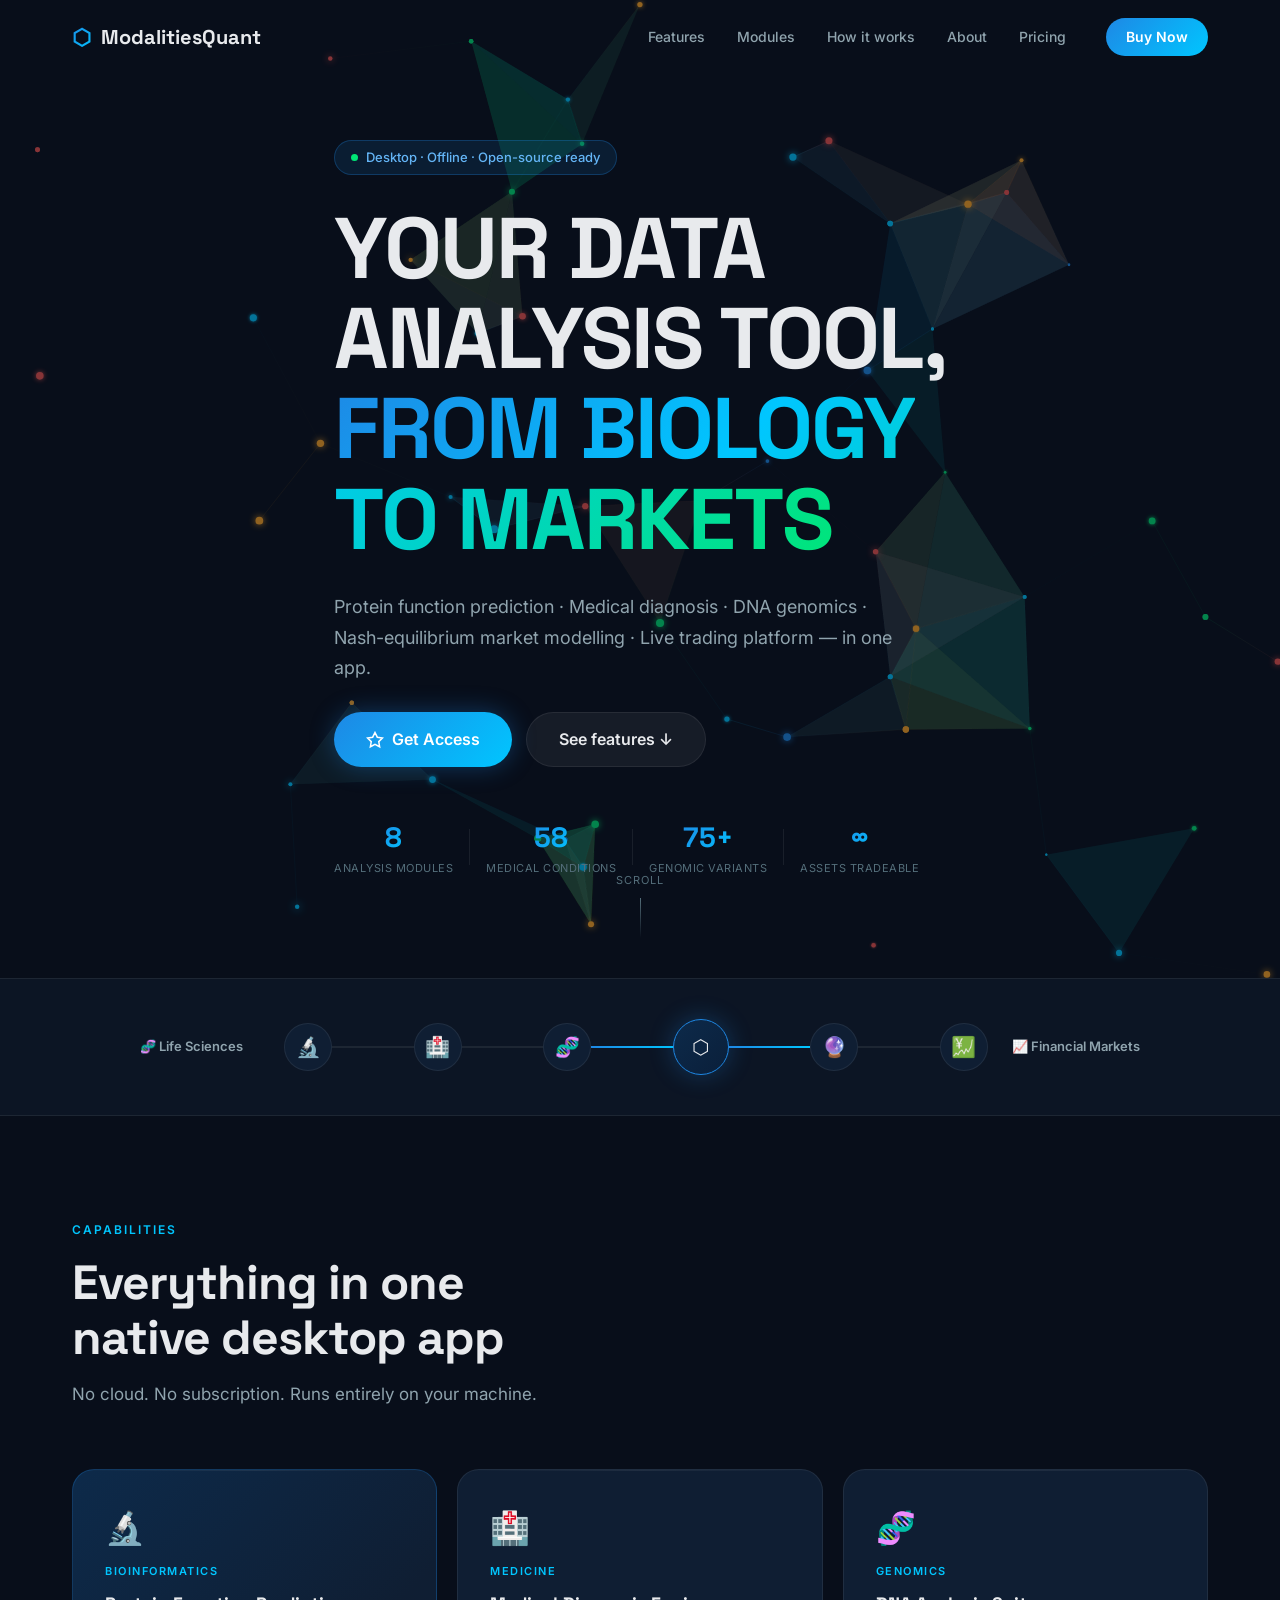
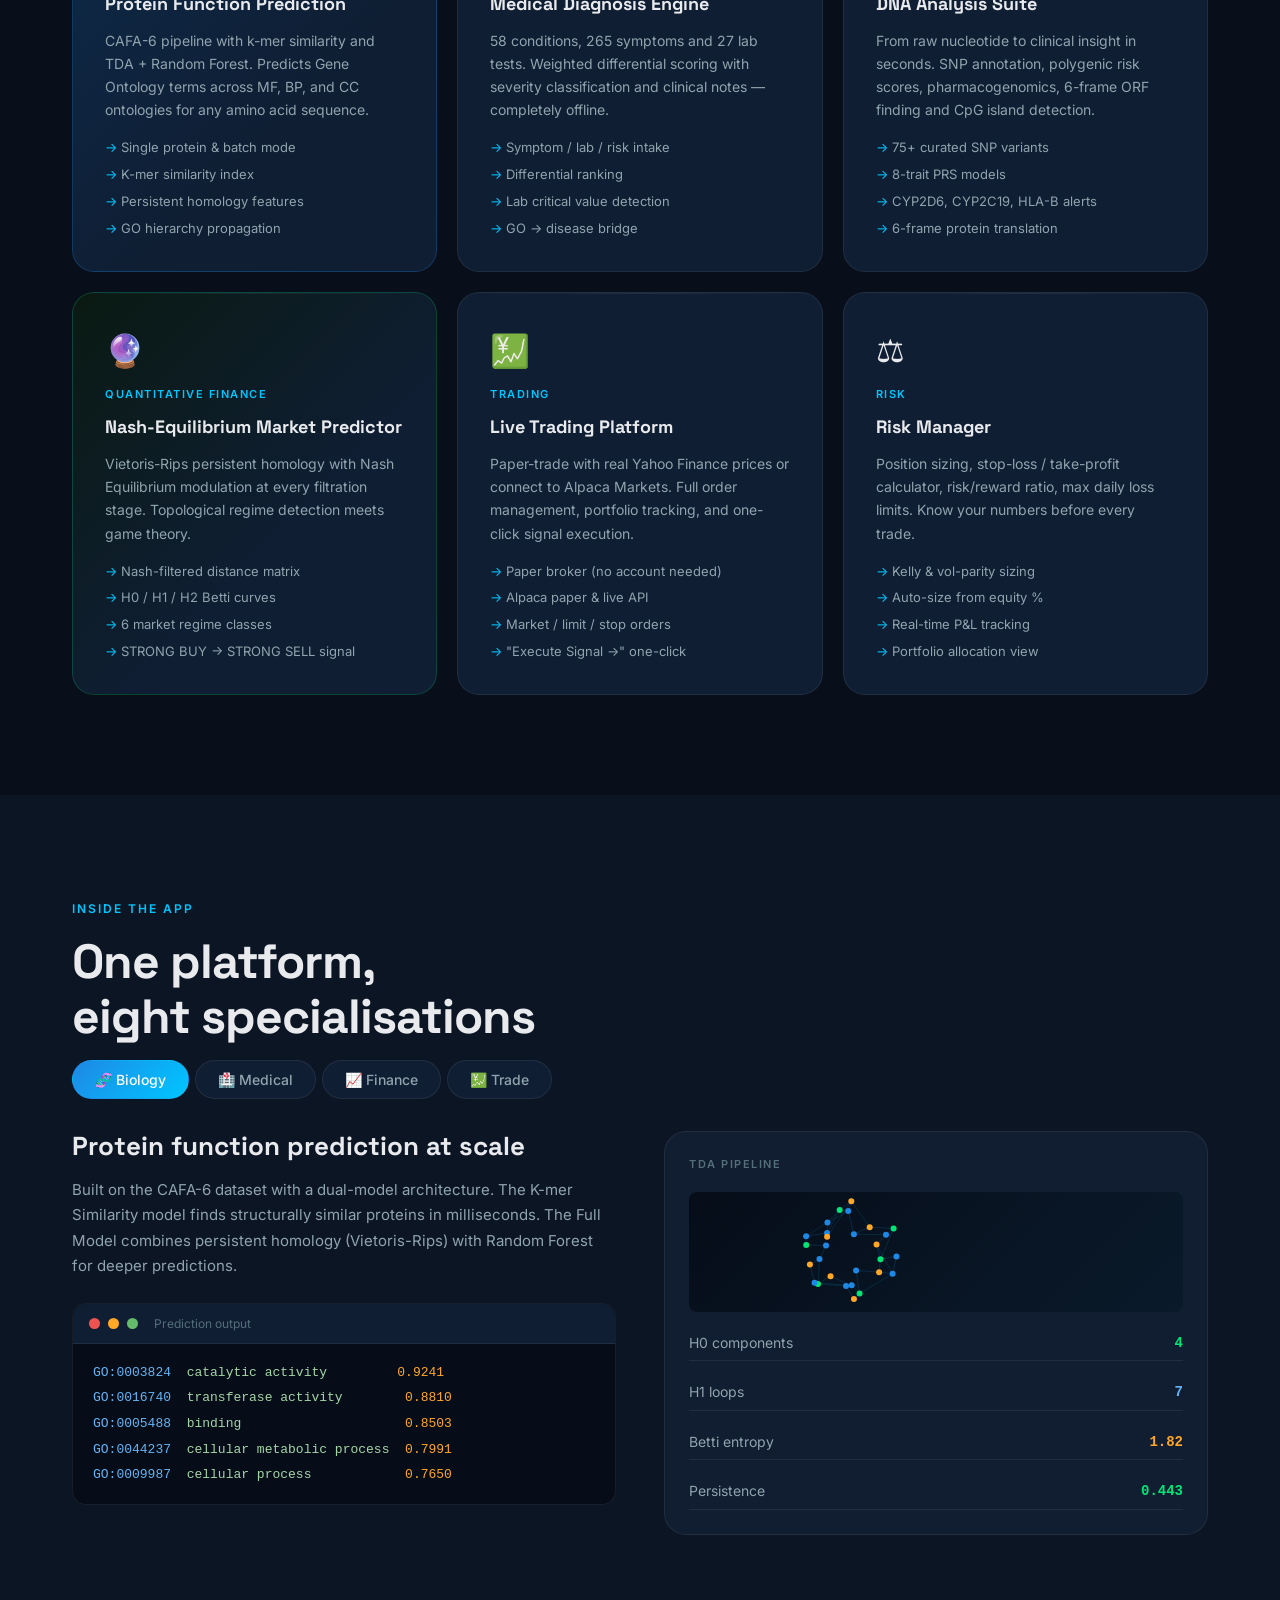
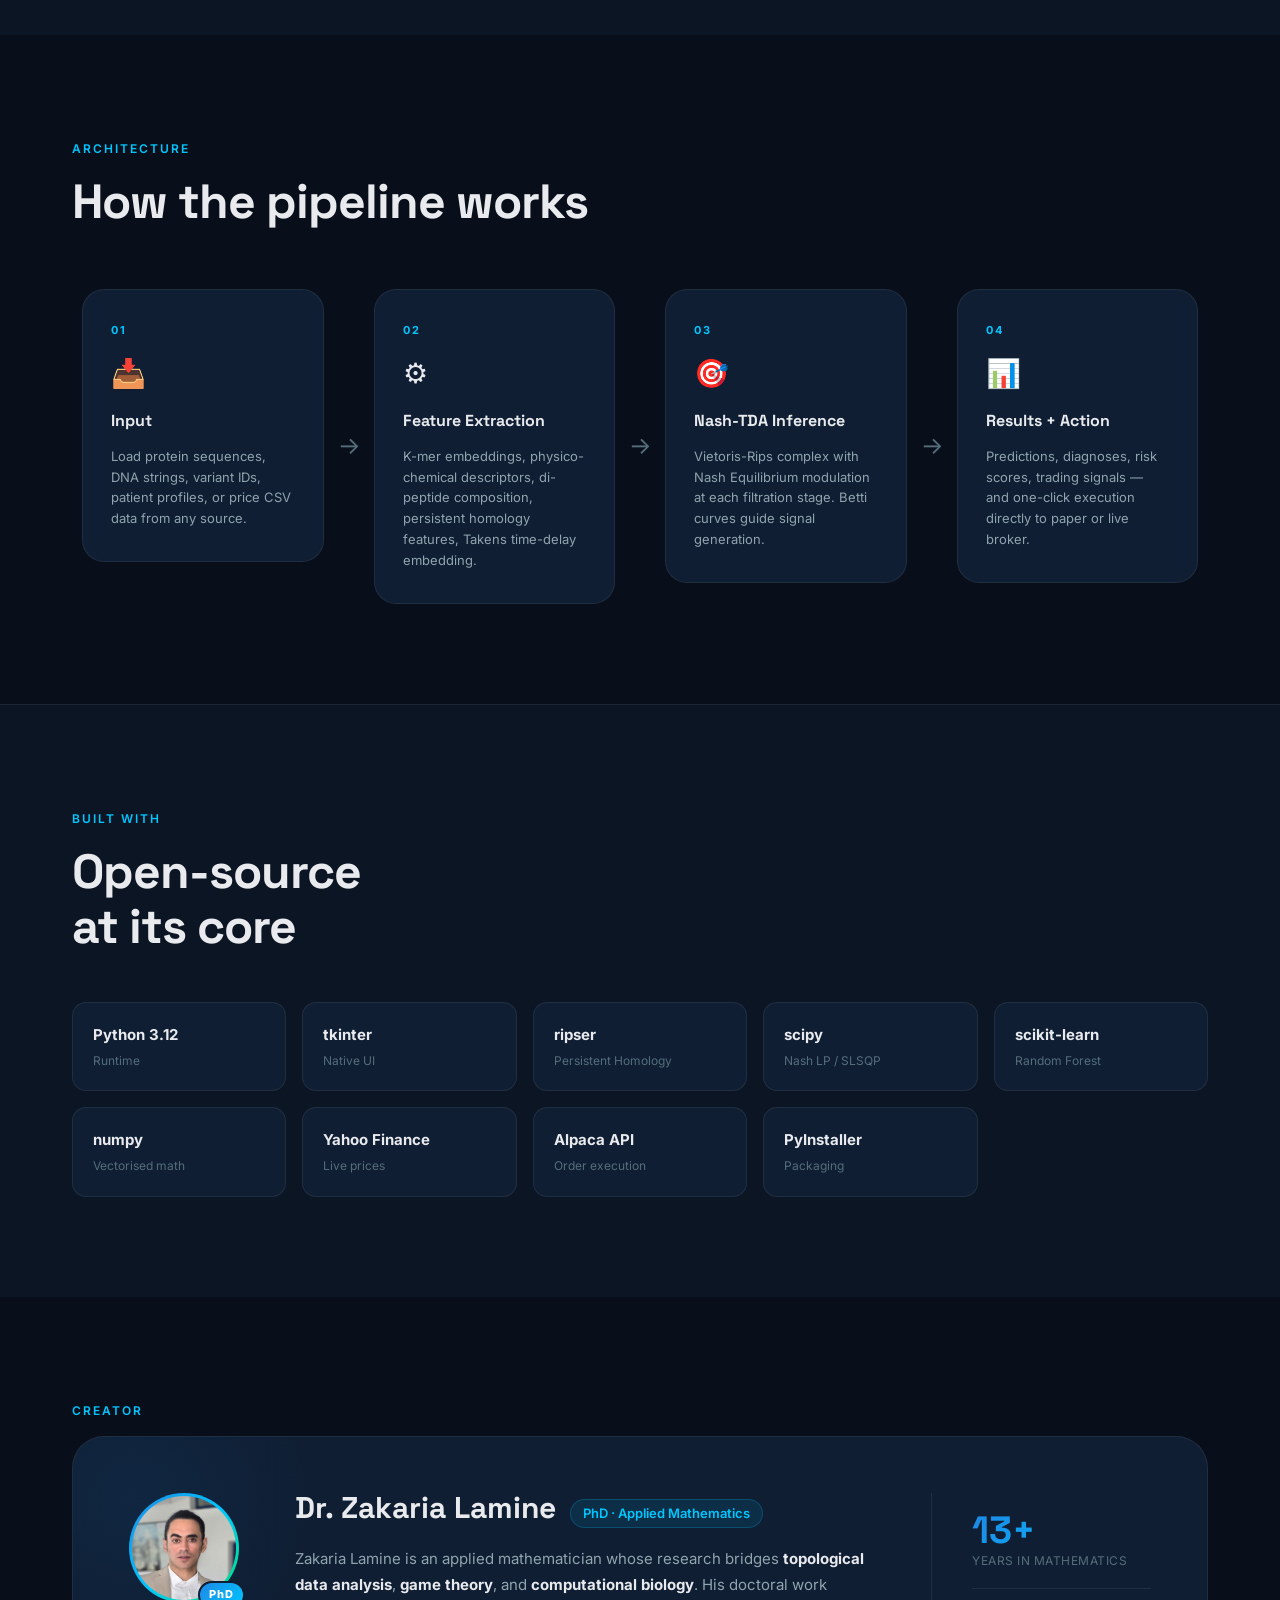
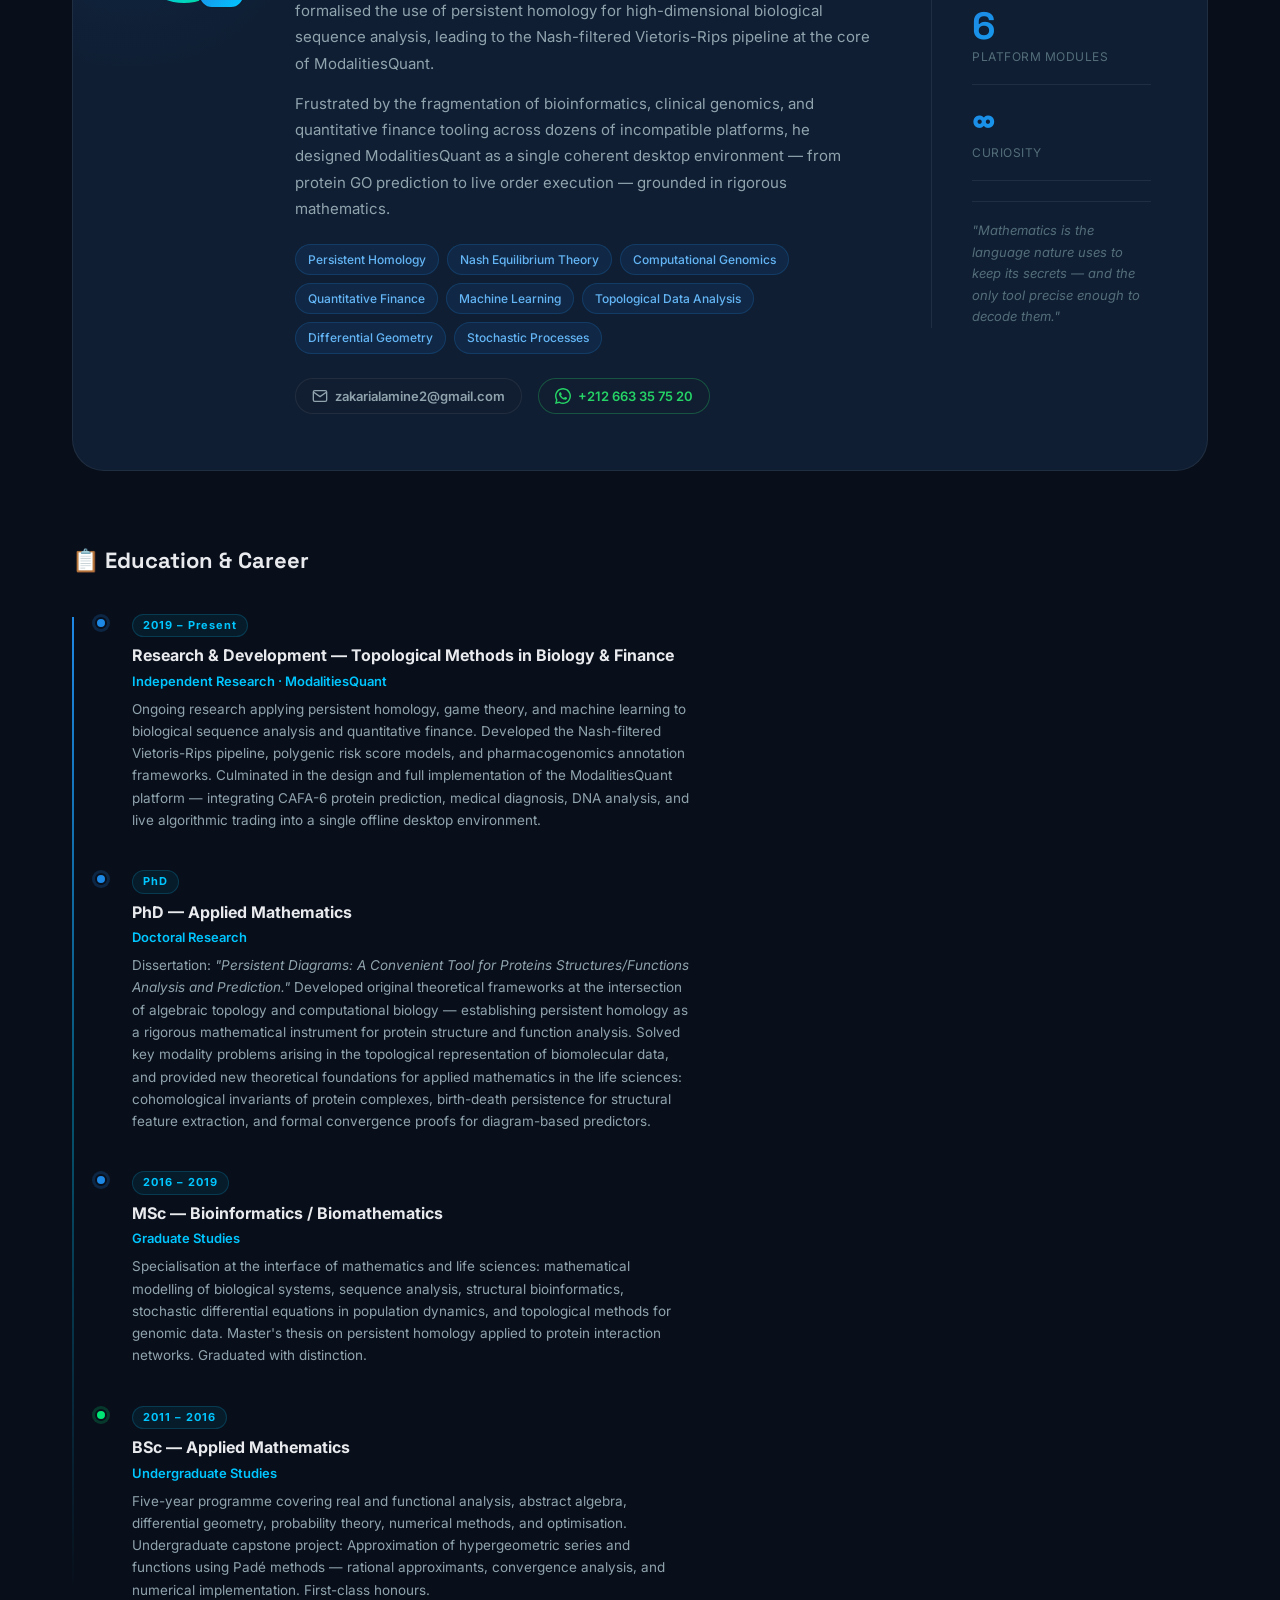
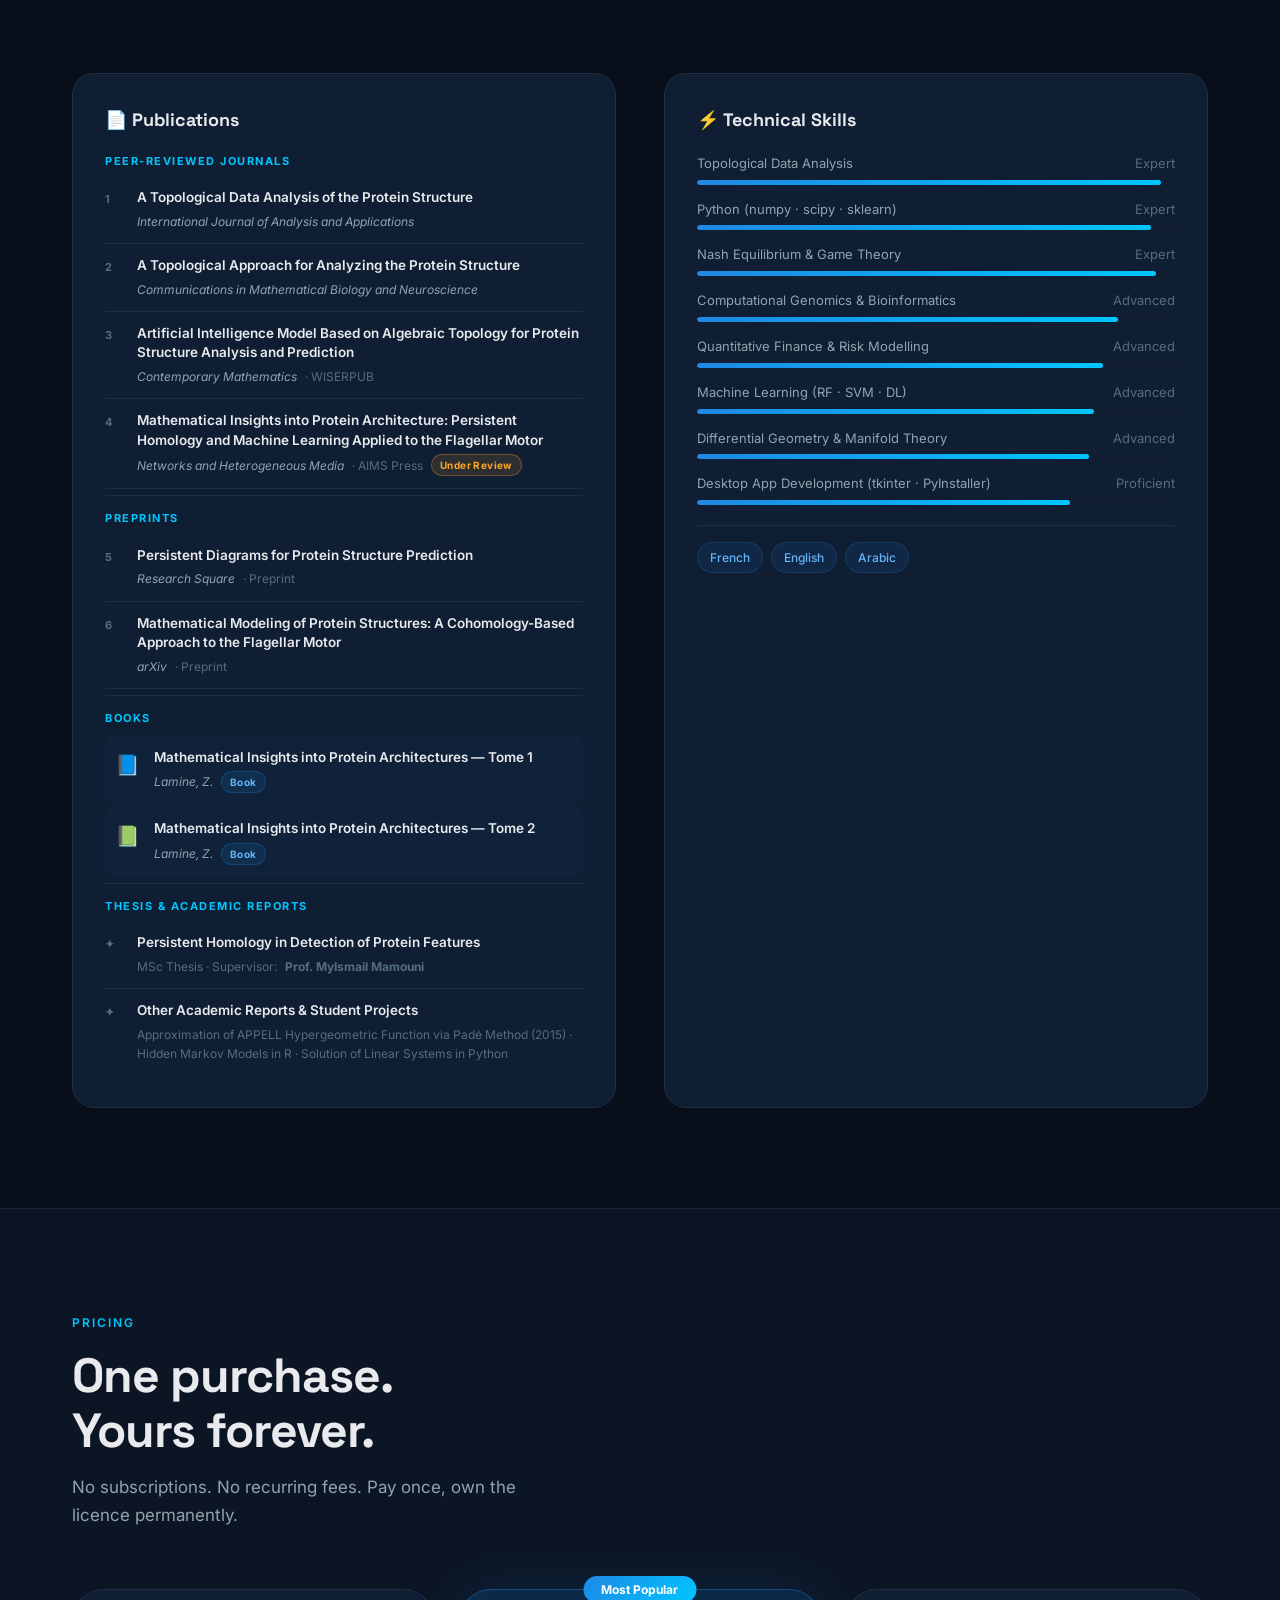
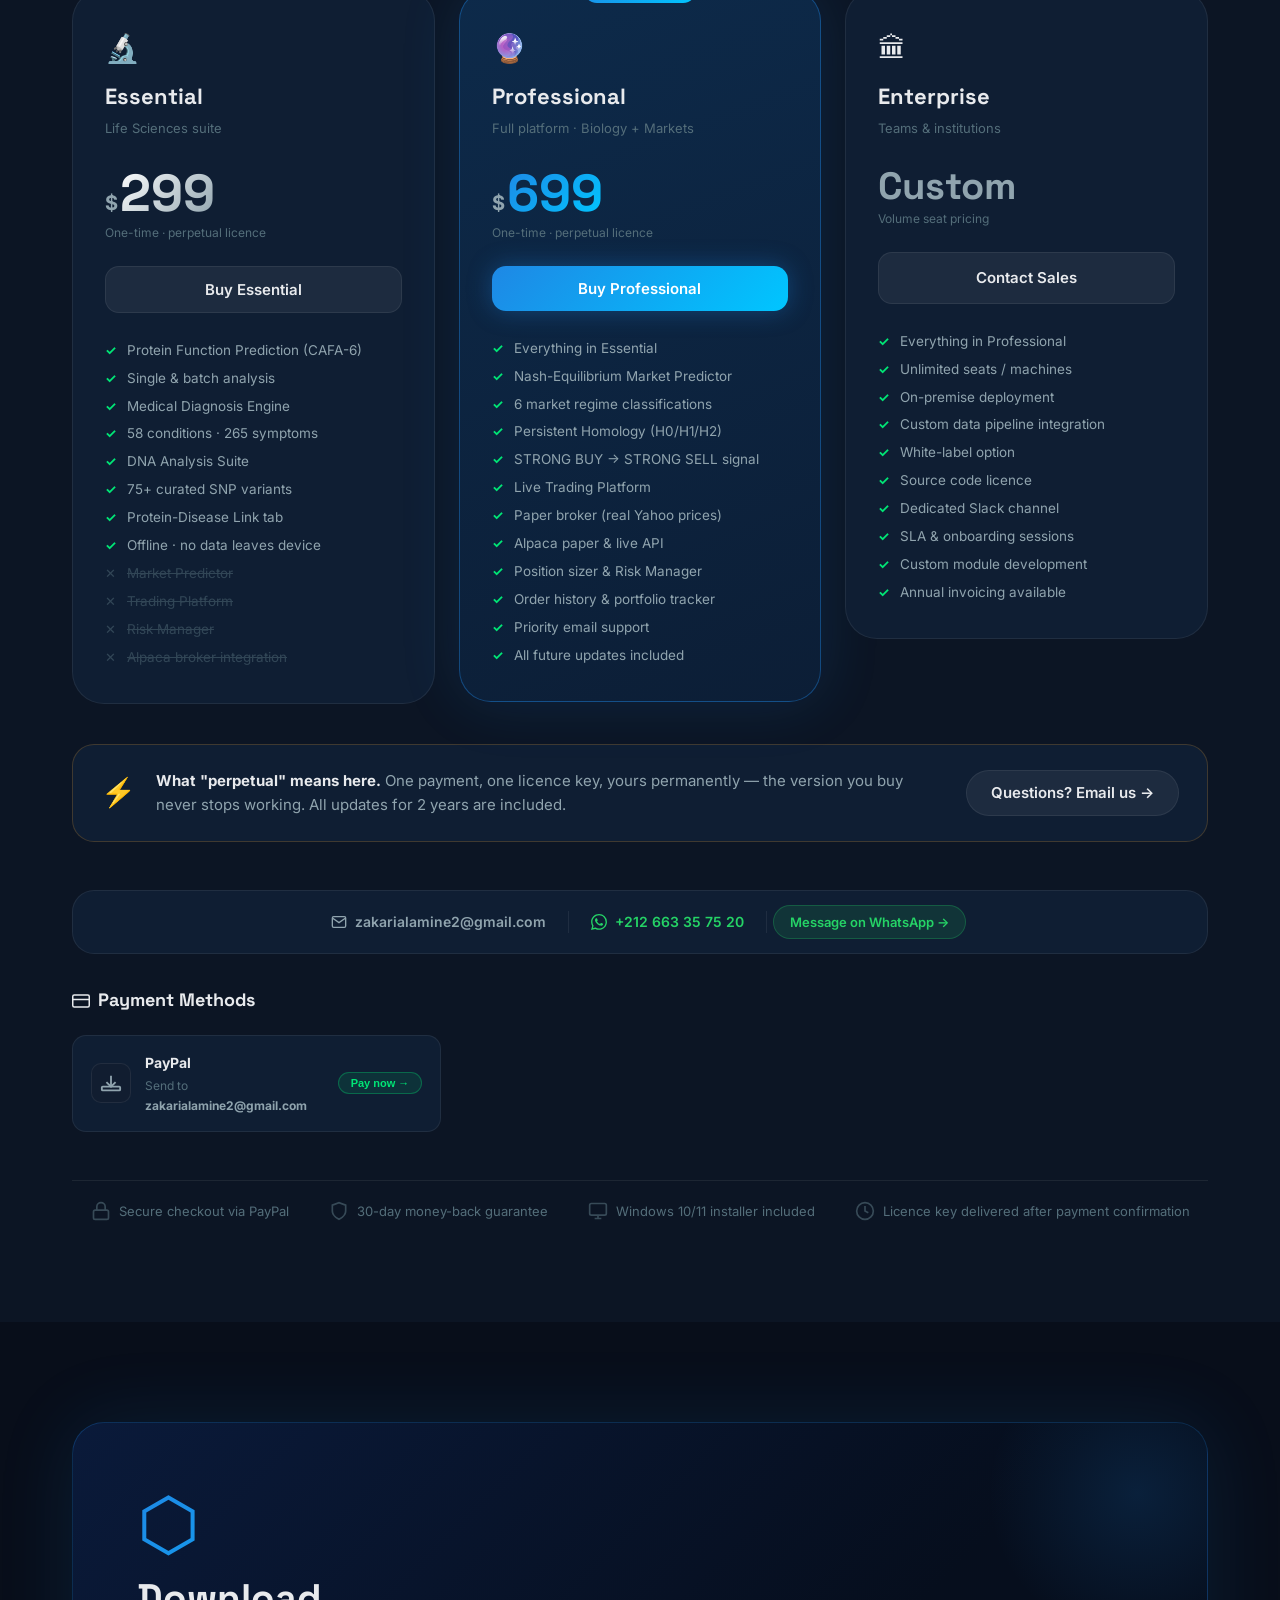
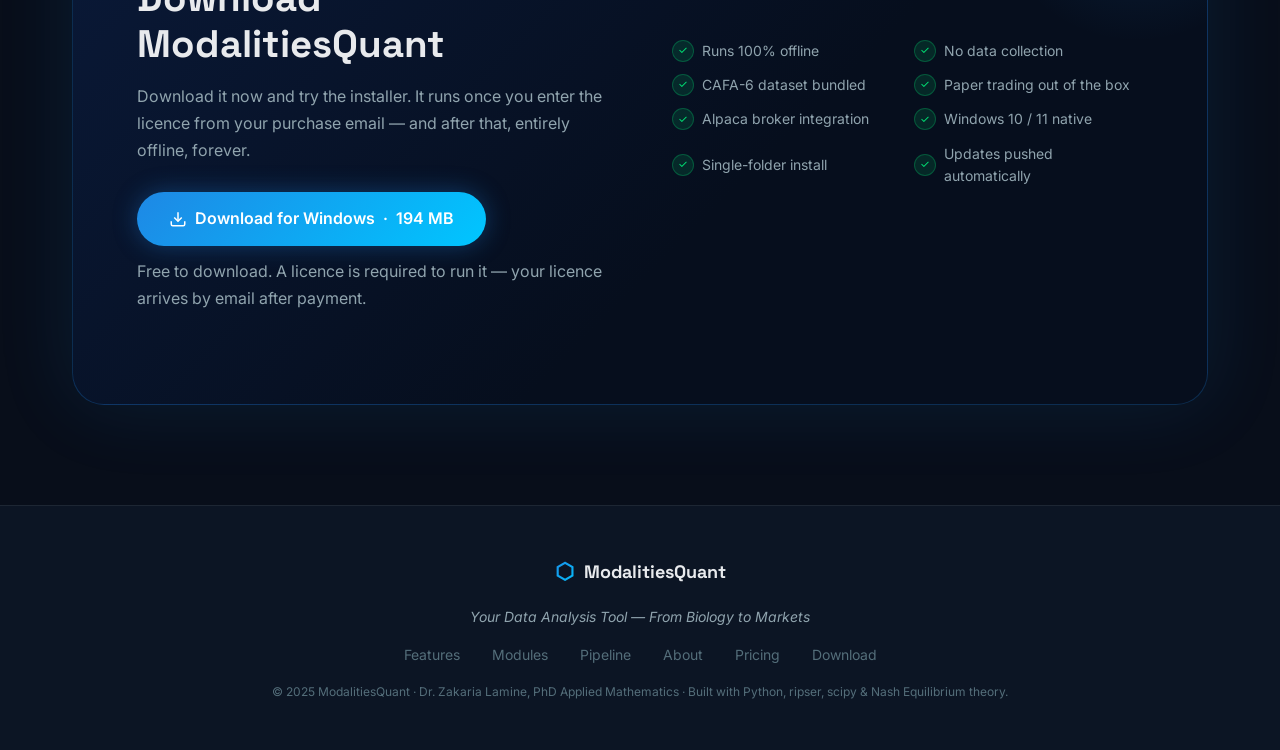
==== index.html @ 2c6175db "Initial commit: ModalitiesQuant marketing site Static site served by GitHub Pages: landing page, tha" ====
<!DOCTYPE html>
<html lang="en">
<head>
  <meta charset="UTF-8" />
  <meta name="viewport" content="width=device-width, initial-scale=1.0" />
  <title>ModalitiesQuant — Your Data Analysis Tool, From Biology to Markets</title>
  <meta name="description" content="A unified desktop platform combining protein function prediction, medical genomics, DNA analysis, and Nash-equilibrium market prediction into one powerful tool.">
  <link rel="stylesheet" href="styles.css" />
  <link rel="preconnect" href="https://fonts.googleapis.com">
  <link href="https://fonts.googleapis.com/css2?family=Inter:wght@300;400;500;600;700;900&family=Space+Grotesk:wght@400;500;700&display=swap" rel="stylesheet">
</head>
<body>

<!-- ═══════════════════════════ NAV ═══════════════════════════ -->
<nav class="nav" id="nav">
  <div class="nav-inner">
    <a href="#" class="nav-logo">
      <span class="logo-icon">⬡</span>
      <span class="logo-text">ModalitiesQuant</span>
    </a>
    <ul class="nav-links">
      <li><a href="#features">Features</a></li>
      <li><a href="#modules">Modules</a></li>
      <li><a href="#pipeline">How it works</a></li>
      <li><a href="#about">About</a></li>
      <li><a href="#pricing">Pricing</a></li>
    </ul>
    <a href="#pricing" class="btn btn-nav">Buy Now</a>
    <button class="nav-burger" id="navBurger" aria-label="Menu">
      <span></span><span></span><span></span>
    </button>
  </div>
</nav>

<!-- ═══════════════════════════ HERO ═══════════════════════════ -->
<section class="hero" id="hero">
  <canvas id="heroCanvas"></canvas>
  <div class="hero-inner">
    <div class="hero-badge">
      <span class="badge-dot"></span>
      Desktop · Offline · Open-source ready
    </div>
    <h1 class="hero-headline">
      YOUR DATA<br>ANALYSIS TOOL,<br>
      <span class="gradient-text">FROM BIOLOGY<br>TO MARKETS</span>
    </h1>
    <p class="hero-sub">
      Protein function prediction · Medical diagnosis · DNA genomics ·<br>
      Nash-equilibrium market modelling · Live trading platform — in one app.
    </p>
    <div class="hero-cta">
      <a href="#pricing" class="btn btn-primary btn-lg">
        <svg width="18" height="18" viewBox="0 0 24 24" fill="none" stroke="currentColor" stroke-width="2"><path d="M12 2l3.09 6.26L22 9.27l-5 4.87 1.18 6.88L12 17.77l-6.18 3.25L7 14.14 2 9.27l6.91-1.01L12 2z"/></svg>
        Get Access
      </a>
      <a href="#features" class="btn btn-ghost btn-lg">See features ↓</a>
    </div>
    <div class="hero-stats">
      <div class="stat"><span class="stat-num">6</span><span class="stat-lbl">Analysis modules</span></div>
      <div class="stat-divider"></div>
      <div class="stat"><span class="stat-num">58+</span><span class="stat-lbl">Medical conditions</span></div>
      <div class="stat-divider"></div>
      <div class="stat"><span class="stat-num">75+</span><span class="stat-lbl">Genomic variants</span></div>
      <div class="stat-divider"></div>
      <div class="stat"><span class="stat-num">∞</span><span class="stat-lbl">Assets tradeable</span></div>
    </div>
  </div>
  <div class="hero-scroll-hint">
    <span>Scroll</span>
    <div class="scroll-line"></div>
  </div>
</section>

<!-- ═══════════════════════════ BRIDGE ═══════════════════════════ -->
<section class="bridge">
  <div class="bridge-inner">
    <div class="bridge-label left">🧬 Life Sciences</div>
    <div class="bridge-track">
      <div class="bridge-node active" data-tooltip="Protein GO prediction">
        <div class="bnode-icon">🔬</div>
      </div>
      <div class="bridge-line"></div>
      <div class="bridge-node" data-tooltip="Medical diagnosis">
        <div class="bnode-icon">🏥</div>
      </div>
      <div class="bridge-line"></div>
      <div class="bridge-node" data-tooltip="DNA &amp; genomics">
        <div class="bnode-icon">🧬</div>
      </div>
      <div class="bridge-line bridge-line-mid"></div>
      <div class="bridge-node pivot" data-tooltip="Nash TDA bridge">
        <div class="bnode-icon">⬡</div>
      </div>
      <div class="bridge-line bridge-line-mid"></div>
      <div class="bridge-node" data-tooltip="Market prediction">
        <div class="bnode-icon">🔮</div>
      </div>
      <div class="bridge-line"></div>
      <div class="bridge-node" data-tooltip="Trading platform">
        <div class="bnode-icon">💹</div>
      </div>
    </div>
    <div class="bridge-label right">📈 Financial Markets</div>
  </div>
</section>

<!-- ═══════════════════════════ FEATURES GRID ═══════════════════════════ -->
<section class="features" id="features">
  <div class="section-inner">
    <div class="section-tag">Capabilities</div>
    <h2 class="section-title">Everything in one<br>native desktop app</h2>
    <p class="section-sub">No cloud. No subscription. Runs entirely on your machine.</p>

    <div class="feat-grid">

      <div class="feat-card feat-card--accent">
        <div class="feat-icon">🔬</div>
        <div class="feat-tag">Bioinformatics</div>
        <h3>Protein Function Prediction</h3>
        <p>CAFA-6 pipeline with k-mer similarity and TDA + Random Forest. Predicts Gene Ontology terms across MF, BP, and CC ontologies for any amino acid sequence.</p>
        <ul class="feat-list">
          <li>Single protein &amp; batch mode</li>
          <li>K-mer similarity index</li>
          <li>Persistent homology features</li>
          <li>GO hierarchy propagation</li>
        </ul>
      </div>

      <div class="feat-card">
        <div class="feat-icon">🏥</div>
        <div class="feat-tag">Medicine</div>
        <h3>Medical Diagnosis Engine</h3>
        <p>58 conditions, 265 symptoms and 27 lab tests. Weighted differential scoring with severity classification and clinical notes — completely offline.</p>
        <ul class="feat-list">
          <li>Symptom / lab / risk intake</li>
          <li>Differential ranking</li>
          <li>Lab critical value detection</li>
          <li>GO → disease bridge</li>
        </ul>
      </div>

      <div class="feat-card">
        <div class="feat-icon">🧬</div>
        <div class="feat-tag">Genomics</div>
        <h3>DNA Analysis Suite</h3>
        <p>From raw nucleotide to clinical insight in seconds. SNP annotation, polygenic risk scores, pharmacogenomics, 6-frame ORF finding and CpG island detection.</p>
        <ul class="feat-list">
          <li>75+ curated SNP variants</li>
          <li>8-trait PRS models</li>
          <li>CYP2D6, CYP2C19, HLA-B alerts</li>
          <li>6-frame protein translation</li>
        </ul>
      </div>

      <div class="feat-card feat-card--glow">
        <div class="feat-icon">🔮</div>
        <div class="feat-tag">Quantitative Finance</div>
        <h3>Nash-Equilibrium Market Predictor</h3>
        <p>Vietoris-Rips persistent homology with Nash Equilibrium modulation at every filtration stage. Topological regime detection meets game theory.</p>
        <ul class="feat-list">
          <li>Nash-filtered distance matrix</li>
          <li>H0 / H1 / H2 Betti curves</li>
          <li>6 market regime classes</li>
          <li>STRONG BUY → STRONG SELL signal</li>
        </ul>
      </div>

      <div class="feat-card">
        <div class="feat-icon">💹</div>
        <div class="feat-tag">Trading</div>
        <h3>Live Trading Platform</h3>
        <p>Paper-trade with real Yahoo Finance prices or connect to Alpaca Markets. Full order management, portfolio tracking, and one-click signal execution.</p>
        <ul class="feat-list">
          <li>Paper broker (no account needed)</li>
          <li>Alpaca paper &amp; live API</li>
          <li>Market / limit / stop orders</li>
          <li>"Execute Signal →" one-click</li>
        </ul>
      </div>

      <div class="feat-card">
        <div class="feat-icon">⚖</div>
        <div class="feat-tag">Risk</div>
        <h3>Risk Manager</h3>
        <p>Position sizing, stop-loss / take-profit calculator, risk/reward ratio, max daily loss limits. Know your numbers before every trade.</p>
        <ul class="feat-list">
          <li>Kelly &amp; vol-parity sizing</li>
          <li>Auto-size from equity %</li>
          <li>Real-time P&amp;L tracking</li>
          <li>Portfolio allocation view</li>
        </ul>
      </div>

    </div>
  </div>
</section>

<!-- ═══════════════════════════ MODULES DEEP DIVE ═══════════════════════════ -->
<section class="modules" id="modules">
  <div class="section-inner">
    <div class="section-tag">Inside the app</div>
    <h2 class="section-title">One platform,<br>eight specialisations</h2>

    <div class="module-tabs">
      <div class="tab-nav">
        <button class="tab-btn active" data-tab="bio">🧬 Biology</button>
        <button class="tab-btn" data-tab="med">🏥 Medical</button>
        <button class="tab-btn" data-tab="fin">📈 Finance</button>
        <button class="tab-btn" data-tab="trade">💹 Trade</button>
      </div>

      <div class="tab-content active" id="tab-bio">
        <div class="tab-pane">
          <div class="tab-text">
            <h3>Protein function prediction at scale</h3>
            <p>Built on the CAFA-6 dataset with a dual-model architecture. The K-mer Similarity model finds structurally similar proteins in milliseconds. The Full Model combines persistent homology (Vietoris-Rips) with Random Forest for deeper predictions.</p>
            <div class="code-preview">
              <div class="code-bar"><span class="dot r"></span><span class="dot y"></span><span class="dot g"></span><span class="code-name">Prediction output</span></div>
              <pre><code><span class="c-key">GO:0003824</span>  <span class="c-val">catalytic activity</span>         <span class="c-score">0.9241</span>
<span class="c-key">GO:0016740</span>  <span class="c-val">transferase activity</span>        <span class="c-score">0.8810</span>
<span class="c-key">GO:0005488</span>  <span class="c-val">binding</span>                     <span class="c-score">0.8503</span>
<span class="c-key">GO:0044237</span>  <span class="c-val">cellular metabolic process</span>  <span class="c-score">0.7991</span>
<span class="c-key">GO:0009987</span>  <span class="c-val">cellular process</span>            <span class="c-score">0.7650</span></code></pre>
            </div>
          </div>
          <div class="tab-visual">
            <div class="visual-card">
              <div class="vc-label">TDA Pipeline</div>
              <div class="tda-viz" id="tdaViz"></div>
              <div class="vc-row"><span>H0 components</span><span class="vc-val green">4</span></div>
              <div class="vc-row"><span>H1 loops</span><span class="vc-val blue">7</span></div>
              <div class="vc-row"><span>Betti entropy</span><span class="vc-val amber">1.82</span></div>
              <div class="vc-row"><span>Persistence</span><span class="vc-val green">0.443</span></div>
            </div>
          </div>
        </div>
      </div>

      <div class="tab-content" id="tab-med">
        <div class="tab-pane">
          <div class="tab-text">
            <h3>Personalised differential diagnosis</h3>
            <p>Enter symptoms, lab values and risk factors. The engine scores 58 conditions using a weighted three-layer model (symptoms 45 %, labs 35 %, risk factors 20 %) and ranks them by probability with severity flags.</p>
            <div class="diag-list">
              <div class="diag-item diag-high">
                <div class="diag-bar" style="width:91%"></div>
                <span class="diag-name">Type 2 Diabetes</span>
                <span class="diag-score">91%</span>
              </div>
              <div class="diag-item diag-med">
                <div class="diag-bar" style="width:74%"></div>
                <span class="diag-name">Metabolic Syndrome</span>
                <span class="diag-score">74%</span>
              </div>
              <div class="diag-item diag-low">
                <div class="diag-bar" style="width:48%"></div>
                <span class="diag-name">Hypothyroidism</span>
                <span class="diag-score">48%</span>
              </div>
              <div class="diag-item diag-low">
                <div class="diag-bar" style="width:31%"></div>
                <span class="diag-name">Cushing's Syndrome</span>
                <span class="diag-score">31%</span>
              </div>
            </div>
          </div>
          <div class="tab-visual">
            <div class="visual-card">
              <div class="vc-label">Lab Values</div>
              <div class="lab-row"><span>HbA1c</span><span class="lab-val red">8.2 %</span><span class="lab-flag">↑ HIGH</span></div>
              <div class="lab-row"><span>Fasting glucose</span><span class="lab-val red">182 mg/dL</span><span class="lab-flag">↑ HIGH</span></div>
              <div class="lab-row"><span>LDL</span><span class="lab-val amber">142 mg/dL</span><span class="lab-flag">↑ BORDER</span></div>
              <div class="lab-row"><span>HDL</span><span class="lab-val green">38 mg/dL</span><span class="lab-flag">↓ LOW</span></div>
              <div class="lab-row"><span>TSH</span><span class="lab-val green">3.2 mIU/L</span><span class="lab-flag">NORMAL</span></div>
              <div class="lab-row"><span>eGFR</span><span class="lab-val amber">61 mL/min</span><span class="lab-flag">↓ WATCH</span></div>
            </div>
          </div>
        </div>
      </div>

      <div class="tab-content" id="tab-fin">
        <div class="tab-pane">
          <div class="tab-text">
            <h3>Persistent homology meets Nash Equilibrium</h3>
            <p>At every filtration step ε<sub>k</sub> the algorithm solves a Nash Equilibrium for the active asset sub-game and uses the NE strategy alignment to modulate the Vietoris-Rips distance matrix. The resulting topology encodes strategic market structure.</p>
            <div class="code-preview">
              <div class="code-bar"><span class="dot r"></span><span class="dot y"></span><span class="dot g"></span><span class="code-name">Nash-filtered VR algorithm</span></div>
              <pre><code><span class="c-key">for</span> k <span class="c-key">in</span> range(n_stages):
  ε_k  = k/K · D_max
  <span class="c-cmt"># solve Nash equilibrium</span>
  w*   = nash_min_variance(Σ_active)
  conc = max(w*) · N
  <span class="c-cmt"># modulate distances</span>
  <span class="c-key">for</span> (i,j) in active_pairs(ε_k):
    sim      = tanh(r_i @ w* · r_j @ w*)
    D_k[i,j] = D[i,j] · (1 − α·conc·sim)
D_nash = mean(D_k)</code></pre>
            </div>
          </div>
          <div class="tab-visual">
            <div class="visual-card">
              <div class="vc-label">Signal Output</div>
              <div class="signal-box" id="signalBox">STRONG BUY</div>
              <div class="vc-row"><span>Confidence</span><span class="vc-val green">84%</span></div>
              <div class="vc-row"><span>Regime</span><span class="vc-val blue">MEAN-REVERSION</span></div>
              <div class="vc-row"><span>H1 loops</span><span class="vc-val amber">5</span></div>
              <div class="vc-row"><span>NE concentration</span><span class="vc-val green">0.312</span></div>
              <div class="vc-row"><span>Nash entropy</span><span class="vc-val amber">1.94</span></div>
            </div>
          </div>
        </div>
      </div>

      <div class="tab-content" id="tab-trade">
        <div class="tab-pane">
          <div class="tab-text">
            <h3>From signal to execution in one click</h3>
            <p>The "Execute Signal →" button reads the Nash predictor output, sizes positions using risk parameters, and submits market orders to the paper broker (real Yahoo Finance prices) or directly to Alpaca Markets paper/live API.</p>
            <div class="trade-flow">
              <div class="tf-step"><div class="tf-icon">🔮</div><span>Signal generated</span></div>
              <div class="tf-arrow">→</div>
              <div class="tf-step"><div class="tf-icon">⚖</div><span>Position sized</span></div>
              <div class="tf-arrow">→</div>
              <div class="tf-step"><div class="tf-icon">📤</div><span>Order submitted</span></div>
              <div class="tf-arrow">→</div>
              <div class="tf-step active"><div class="tf-icon">✅</div><span>Filled</span></div>
            </div>
          </div>
          <div class="tab-visual">
            <div class="visual-card">
              <div class="vc-label">Portfolio</div>
              <div class="port-row"><span class="port-sym">AAPL</span><span class="port-qty">20 sh</span><span class="port-pl green">+$142.60</span></div>
              <div class="port-row"><span class="port-sym">MSFT</span><span class="port-qty">15 sh</span><span class="port-pl green">+$89.25</span></div>
              <div class="port-row"><span class="port-sym">GLD</span><span class="port-qty">30 sh</span><span class="port-pl red">−$23.10</span></div>
              <div class="port-row"><span class="port-sym">TLT</span><span class="port-qty">50 sh</span><span class="port-pl red">−$41.00</span></div>
              <div class="port-divider"></div>
              <div class="port-row total"><span>Total P&amp;L</span><span class="port-pl green">+$167.75</span></div>
              <div class="port-row total"><span>Cash</span><span class="vc-val">$76,420</span></div>
            </div>
          </div>
        </div>
      </div>
    </div>
  </div>
</section>

<!-- ═══════════════════════════ PIPELINE ═══════════════════════════ -->
<section class="pipeline" id="pipeline">
  <div class="section-inner">
    <div class="section-tag">Architecture</div>
    <h2 class="section-title">How the pipeline works</h2>

    <div class="pipe-steps">
      <div class="pipe-step" data-step="1">
        <div class="ps-num">01</div>
        <div class="ps-icon">📥</div>
        <h4>Input</h4>
        <p>Load protein sequences, DNA strings, variant IDs, patient profiles, or price CSV data from any source.</p>
      </div>
      <div class="pipe-arrow">→</div>
      <div class="pipe-step" data-step="2">
        <div class="ps-num">02</div>
        <div class="ps-icon">⚙</div>
        <h4>Feature Extraction</h4>
        <p>K-mer embeddings, physico-chemical descriptors, di-peptide composition, persistent homology features, Takens time-delay embedding.</p>
      </div>
      <div class="pipe-arrow">→</div>
      <div class="pipe-step" data-step="3">
        <div class="ps-num">03</div>
        <div class="ps-icon">🎯</div>
        <h4>Nash-TDA Inference</h4>
        <p>Vietoris-Rips complex with Nash Equilibrium modulation at each filtration stage. Betti curves guide signal generation.</p>
      </div>
      <div class="pipe-arrow">→</div>
      <div class="pipe-step" data-step="4">
        <div class="ps-num">04</div>
        <div class="ps-icon">📊</div>
        <h4>Results + Action</h4>
        <p>Predictions, diagnoses, risk scores, trading signals — and one-click execution directly to paper or live broker.</p>
      </div>
    </div>
  </div>
</section>

<!-- ═══════════════════════════ TECH STACK ═══════════════════════════ -->
<section class="tech">
  <div class="section-inner">
    <div class="section-tag">Built with</div>
    <h2 class="section-title">Open-source<br>at its core</h2>
    <div class="tech-grid">
      <div class="tech-item"><span class="tech-name">Python 3.12</span><span class="tech-role">Runtime</span></div>
      <div class="tech-item"><span class="tech-name">tkinter</span><span class="tech-role">Native UI</span></div>
      <div class="tech-item"><span class="tech-name">ripser</span><span class="tech-role">Persistent Homology</span></div>
      <div class="tech-item"><span class="tech-name">scipy</span><span class="tech-role">Nash LP / SLSQP</span></div>
      <div class="tech-item"><span class="tech-name">scikit-learn</span><span class="tech-role">Random Forest</span></div>
      <div class="tech-item"><span class="tech-name">numpy</span><span class="tech-role">Vectorised math</span></div>
      <div class="tech-item"><span class="tech-name">Yahoo Finance</span><span class="tech-role">Live prices</span></div>
      <div class="tech-item"><span class="tech-name">Alpaca API</span><span class="tech-role">Order execution</span></div>
      <div class="tech-item"><span class="tech-name">PyInstaller</span><span class="tech-role">Packaging</span></div>
    </div>
  </div>
</section>

<!-- ═══════════════════════════ ABOUT ═══════════════════════════ -->
<section class="about" id="about">
  <div class="section-inner">
    <div class="section-tag">Creator</div>
    <div class="about-card">

      <div class="about-avatar">
        <div class="avatar-ring">
          <img src="ZAKARIA-LAMINE.jpg"
               alt="Dr. Zakaria Lamine"
               class="avatar-photo"
               onerror="this.style.display='none';this.nextElementSibling.style.display='flex';">
          <div class="avatar-initials" style="display:none;">ZL</div>
        </div>
        <div class="avatar-badge">PhD</div>
      </div>

      <div class="about-body">
        <div class="about-name-row">
          <h2 class="about-name">Dr. Zakaria Lamine</h2>
          <span class="about-degree">PhD · Applied Mathematics</span>
        </div>

        <p class="about-bio">
          Zakaria Lamine is an applied mathematician whose research bridges
          <strong>topological data analysis</strong>, <strong>game theory</strong>,
          and <strong>computational biology</strong>. His doctoral work formalised
          the use of persistent homology for high-dimensional biological sequence
          analysis, leading to the Nash-filtered Vietoris-Rips pipeline at the
          core of ModalitiesQuant.
        </p>
        <p class="about-bio">
          Frustrated by the fragmentation of bioinformatics, clinical genomics, and
          quantitative finance tooling across dozens of incompatible platforms, he
          designed ModalitiesQuant as a single coherent desktop environment — from
          protein GO prediction to live order execution — grounded in rigorous
          mathematics.
        </p>

        <div class="about-expertise">
          <div class="exp-tag">Persistent Homology</div>
          <div class="exp-tag">Nash Equilibrium Theory</div>
          <div class="exp-tag">Computational Genomics</div>
          <div class="exp-tag">Quantitative Finance</div>
          <div class="exp-tag">Machine Learning</div>
          <div class="exp-tag">Topological Data Analysis</div>
          <div class="exp-tag">Differential Geometry</div>
          <div class="exp-tag">Stochastic Processes</div>
        </div>

        <div class="about-links">
          <a href="mailto:zakarialamine2@gmail.com" class="about-link">
            <svg width="16" height="16" viewBox="0 0 24 24" fill="none" stroke="currentColor" stroke-width="2"><path d="M4 4h16c1.1 0 2 .9 2 2v12c0 1.1-.9 2-2 2H4c-1.1 0-2-.9-2-2V6c0-1.1.9-2 2-2z"/><polyline points="22,6 12,13 2,6"/></svg>
            zakarialamine2@gmail.com
          </a>
          <a href="https://wa.me/212663357520" target="_blank" rel="noopener" class="about-link about-link--wa">
            <svg width="16" height="16" viewBox="0 0 24 24" fill="currentColor"><path d="M17.472 14.382c-.297-.149-1.758-.867-2.03-.967-.273-.099-.471-.148-.67.15-.197.297-.767.966-.94 1.164-.173.199-.347.223-.644.075-.297-.15-1.255-.463-2.39-1.475-.883-.788-1.48-1.761-1.653-2.059-.173-.297-.018-.458.13-.606.134-.133.298-.347.446-.52.149-.174.198-.298.298-.497.099-.198.05-.371-.025-.52-.075-.149-.669-1.612-.916-2.207-.242-.579-.487-.5-.669-.51-.173-.008-.371-.01-.57-.01-.198 0-.52.074-.792.372-.272.297-1.04 1.016-1.04 2.479 0 1.462 1.065 2.875 1.213 3.074.149.198 2.096 3.2 5.077 4.487.709.306 1.262.489 1.694.625.712.227 1.36.195 1.871.118.571-.085 1.758-.719 2.006-1.413.248-.694.248-1.289.173-1.413-.074-.124-.272-.198-.57-.347z"/><path d="M12 0C5.373 0 0 5.373 0 12c0 2.123.554 4.118 1.528 5.85L0 24l6.304-1.507A11.952 11.952 0 0012 24c6.627 0 12-5.373 12-12S18.627 0 12 0zm0 21.818a9.818 9.818 0 01-5.001-1.371l-.359-.214-3.724.889.924-3.638-.234-.374A9.818 9.818 0 012.182 12C2.182 6.57 6.57 2.182 12 2.182S21.818 6.57 21.818 12 17.43 21.818 12 21.818z"/></svg>
            +212 663 35 75 20
          </a>
        </div>
      </div>

      <div class="about-stats-col">
        <div class="astat">
          <span class="astat-num">13+</span>
          <span class="astat-lbl">Years in mathematics</span>
        </div>
        <div class="astat">
          <span class="astat-num">6</span>
          <span class="astat-lbl">Platform modules</span>
        </div>
        <div class="astat">
          <span class="astat-num">∞</span>
          <span class="astat-lbl">Curiosity</span>
        </div>
        <div class="astat-quote">
          "Mathematics is the language nature uses to keep its secrets — and the only tool precise enough to decode them."
        </div>
      </div>

    </div><!-- /about-card -->

    <!-- ── Education & Career Timeline ── -->
    <div class="about-timeline-section">
      <h3>📋 Education &amp; Career</h3>
      <div class="timeline">

        <div class="tl-item">
          <div class="tl-year">2019 – Present</div>
          <div class="tl-title">Research &amp; Development — Topological Methods in Biology &amp; Finance</div>
          <div class="tl-org">Independent Research · ModalitiesQuant</div>
          <div class="tl-desc">
            Ongoing research applying persistent homology, game theory, and
            machine learning to biological sequence analysis and quantitative finance.
            Developed the Nash-filtered Vietoris-Rips pipeline, polygenic risk score
            models, and pharmacogenomics annotation frameworks. Culminated in the
            design and full implementation of the ModalitiesQuant platform — integrating
            CAFA-6 protein prediction, medical diagnosis, DNA analysis, and live
            algorithmic trading into a single offline desktop environment.
          </div>
        </div>

        <div class="tl-item">
          <div class="tl-year">PhD</div>
          <div class="tl-title">PhD — Applied Mathematics</div>
          <div class="tl-org">Doctoral Research</div>
          <div class="tl-desc">
            Dissertation: <em>"Persistent Diagrams: A Convenient Tool for Proteins
            Structures/Functions Analysis and Prediction."</em>
            Developed original theoretical frameworks at the intersection of algebraic
            topology and computational biology — establishing persistent homology as a
            rigorous mathematical instrument for protein structure and function analysis.
            Solved key modality problems arising in the topological representation of
            biomolecular data, and provided new theoretical foundations for applied
            mathematics in the life sciences: cohomological invariants of protein
            complexes, birth-death persistence for structural feature extraction,
            and formal convergence proofs for diagram-based predictors.
          </div>
        </div>

        <div class="tl-item">
          <div class="tl-year">2016 – 2019</div>
          <div class="tl-title">MSc — Bioinformatics / Biomathematics</div>
          <div class="tl-org">Graduate Studies</div>
          <div class="tl-desc">
            Specialisation at the interface of mathematics and life sciences: mathematical
            modelling of biological systems, sequence analysis, structural bioinformatics,
            stochastic differential equations in population dynamics, and topological
            methods for genomic data. Master's thesis on persistent homology applied to
            protein interaction networks. Graduated with distinction.
          </div>
        </div>

        <div class="tl-item">
          <div class="tl-year">2011 – 2016</div>
          <div class="tl-title">BSc — Applied Mathematics</div>
          <div class="tl-org">Undergraduate Studies</div>
          <div class="tl-desc">
            Five-year programme covering real and functional analysis, abstract algebra,
            differential geometry, probability theory, numerical methods, and optimisation.
            Undergraduate capstone project: Approximation of hypergeometric series and
            functions using Padé methods — rational approximants, convergence analysis,
            and numerical implementation. First-class honours.
          </div>
        </div>

      </div>
    </div><!-- /timeline -->

    <!-- ── Publications & Skills ── -->
    <div class="about-two-col">

      <div class="research-card">
        <h3>📄 Publications</h3>

        <!-- Journal articles -->
        <div class="pub-section-label">Peer-reviewed Journals</div>

        <div class="pub-item">
          <div class="pub-num">1</div>
          <div class="pub-info">
            <a class="pub-title" href="https://etamaths.com/index.php/ijaa/article/view/2944" target="_blank" rel="noopener">
              A Topological Data Analysis of the Protein Structure
            </a>
            <div class="pub-venue">
              <span class="pub-journal">International Journal of Analysis and Applications</span>
            </div>
          </div>
        </div>

        <div class="pub-item">
          <div class="pub-num">2</div>
          <div class="pub-info">
            <a class="pub-title" href="https://scik.org/index.php/cmbn/article/view/8213" target="_blank" rel="noopener">
              A Topological Approach for Analyzing the Protein Structure
            </a>
            <div class="pub-venue">
              <span class="pub-journal">Communications in Mathematical Biology and Neuroscience</span>
            </div>
          </div>
        </div>

        <div class="pub-item">
          <div class="pub-num">3</div>
          <div class="pub-info">
            <a class="pub-title" href="https://ojs.wiserpub.com/index.php/CM/article/view/5921" target="_blank" rel="noopener">
              Artificial Intelligence Model Based on Algebraic Topology for Protein Structure Analysis and Prediction
            </a>
            <div class="pub-venue">
              <span class="pub-journal">Contemporary Mathematics</span> · WISERPUB
            </div>
          </div>
        </div>

        <div class="pub-item">
          <div class="pub-num">4</div>
          <div class="pub-info">
            <a class="pub-title" href="https://www.aimspress.com/journal/nhm" target="_blank" rel="noopener">
              Mathematical Insights into Protein Architecture: Persistent Homology and Machine Learning Applied to the Flagellar Motor
            </a>
            <div class="pub-venue">
              <span class="pub-journal">Networks and Heterogeneous Media</span> · AIMS Press
              <span class="pub-badge pub-badge--review">Under Review</span>
            </div>
          </div>
        </div>

        <!-- Preprints -->
        <div class="pub-section-label">Preprints</div>

        <div class="pub-item">
          <div class="pub-num">5</div>
          <div class="pub-info">
            <a class="pub-title" href="https://www.researchsquare.com/article/rs-4233092/v1" target="_blank" rel="noopener">
              Persistent Diagrams for Protein Structure Prediction
            </a>
            <div class="pub-venue">
              <span class="pub-journal">Research Square</span> · Preprint
            </div>
          </div>
        </div>

        <div class="pub-item">
          <div class="pub-num">6</div>
          <div class="pub-info">
            <a class="pub-title" href="https://arxiv.org/search/?query=ZAKARIA+LAMINE&searchtype=author" target="_blank" rel="noopener">
              Mathematical Modeling of Protein Structures: A Cohomology-Based Approach to the Flagellar Motor
            </a>
            <div class="pub-venue">
              <span class="pub-journal">arXiv</span> · Preprint
            </div>
          </div>
        </div>

        <!-- Books -->
        <div class="pub-section-label">Books</div>

        <div class="pub-item pub-item--book">
          <div class="pub-book-icon">📘</div>
          <div class="pub-info">
            <div class="pub-title">Mathematical Insights into Protein Architectures — Tome 1</div>
            <div class="pub-venue">
              <span class="pub-journal">Lamine, Z.</span>
              <span class="pub-badge pub-badge--book">Book</span>
            </div>
          </div>
        </div>

        <div class="pub-item pub-item--book">
          <div class="pub-book-icon">📗</div>
          <div class="pub-info">
            <div class="pub-title">Mathematical Insights into Protein Architectures — Tome 2</div>
            <div class="pub-venue">
              <span class="pub-journal">Lamine, Z.</span>
              <span class="pub-badge pub-badge--book">Book</span>
            </div>
          </div>
        </div>

        <!-- Thesis & reports -->
        <div class="pub-section-label">Thesis &amp; Academic Reports</div>

        <div class="pub-item">
          <div class="pub-num">✦</div>
          <div class="pub-info">
            <div class="pub-title">Persistent Homology in Detection of Protein Features</div>
            <div class="pub-venue">
              MSc Thesis · Supervisor: <strong>Prof. MyIsmail Mamouni</strong>
            </div>
          </div>
        </div>

        <div class="pub-item">
          <div class="pub-num">✦</div>
          <div class="pub-info">
            <div class="pub-title">Other Academic Reports &amp; Student Projects</div>
            <div class="pub-venue">
              Approximation of APPELL Hypergeometric Function via Padé Method (2015) ·
              Hidden Markov Models in R · Solution of Linear Systems in Python
            </div>
          </div>
        </div>

      </div><!-- /publications -->

      <div class="research-card">
        <h3>⚡ Technical Skills</h3>

        <div class="skill-row">
          <div class="skill-label"><span>Topological Data Analysis</span><span>Expert</span></div>
          <div class="skill-bar-bg"><div class="skill-bar-fill" style="--w:97%"></div></div>
        </div>
        <div class="skill-row">
          <div class="skill-label"><span>Python (numpy · scipy · sklearn)</span><span>Expert</span></div>
          <div class="skill-bar-bg"><div class="skill-bar-fill" style="--w:95%"></div></div>
        </div>
        <div class="skill-row">
          <div class="skill-label"><span>Nash Equilibrium &amp; Game Theory</span><span>Expert</span></div>
          <div class="skill-bar-bg"><div class="skill-bar-fill" style="--w:96%"></div></div>
        </div>
        <div class="skill-row">
          <div class="skill-label"><span>Computational Genomics &amp; Bioinformatics</span><span>Advanced</span></div>
          <div class="skill-bar-bg"><div class="skill-bar-fill" style="--w:88%"></div></div>
        </div>
        <div class="skill-row">
          <div class="skill-label"><span>Quantitative Finance &amp; Risk Modelling</span><span>Advanced</span></div>
          <div class="skill-bar-bg"><div class="skill-bar-fill" style="--w:85%"></div></div>
        </div>
        <div class="skill-row">
          <div class="skill-label"><span>Machine Learning (RF · SVM · DL)</span><span>Advanced</span></div>
          <div class="skill-bar-bg"><div class="skill-bar-fill" style="--w:83%"></div></div>
        </div>
        <div class="skill-row">
          <div class="skill-label"><span>Differential Geometry &amp; Manifold Theory</span><span>Advanced</span></div>
          <div class="skill-bar-bg"><div class="skill-bar-fill" style="--w:82%"></div></div>
        </div>
        <div class="skill-row">
          <div class="skill-label"><span>Desktop App Development (tkinter · PyInstaller)</span><span>Proficient</span></div>
          <div class="skill-bar-bg"><div class="skill-bar-fill" style="--w:78%"></div></div>
        </div>

        <div style="margin-top:20px; padding-top:16px; border-top:1px solid var(--border);">
          <div class="about-expertise" style="margin-bottom:0">
            <div class="exp-tag">French</div>
            <div class="exp-tag">English</div>
            <div class="exp-tag">Arabic</div>
          </div>
        </div>
      </div><!-- /skills -->

    </div><!-- /two-col -->

  </div>
</section>

<!-- ═══════════════════════════ PRICING ═══════════════════════════ -->
<section class="pricing" id="pricing">
  <div class="section-inner">
    <div class="section-tag">Pricing</div>
    <h2 class="section-title">One purchase.<br>Yours forever.</h2>
    <p class="section-sub">No subscriptions. No recurring fees. Pay once, own the licence permanently.</p>

    <div class="plans-grid">

      <!-- Essential -->
      <div class="plan-card">
        <div class="plan-header">
          <div class="plan-icon">🔬</div>
          <div class="plan-name">Essential</div>
          <div class="plan-tagline">Life Sciences suite</div>
        </div>
        <div class="plan-price-wrap">
          <div class="plan-price">
            <span class="price-currency">$</span>
            <span class="price-amount">299</span>
          </div>
          <div class="plan-billed">One-time · perpetual licence</div>
        </div>
        <button class="btn btn-ghost btn-plan" onclick="openCheckout('essential')">Buy Essential</button>
        <ul class="plan-features">
          <li class="pf-yes">Protein Function Prediction (CAFA-6)</li>
          <li class="pf-yes">Single &amp; batch analysis</li>
          <li class="pf-yes">Medical Diagnosis Engine</li>
          <li class="pf-yes">58 conditions · 265 symptoms</li>
          <li class="pf-yes">DNA Analysis Suite</li>
          <li class="pf-yes">75+ curated SNP variants</li>
          <li class="pf-yes">Protein-Disease Link tab</li>
          <li class="pf-yes">Offline · no data leaves device</li>
          <li class="pf-no">Market Predictor</li>
          <li class="pf-no">Trading Platform</li>
          <li class="pf-no">Risk Manager</li>
          <li class="pf-no">Alpaca broker integration</li>
        </ul>
      </div>

      <!-- Professional — featured -->
      <div class="plan-card plan-card--featured">
        <div class="plan-badge">Most Popular</div>
        <div class="plan-header">
          <div class="plan-icon">🔮</div>
          <div class="plan-name">Professional</div>
          <div class="plan-tagline">Full platform · Biology + Markets</div>
        </div>
        <div class="plan-price-wrap">
          <div class="plan-price">
            <span class="price-currency">$</span>
            <span class="price-amount">699</span>
          </div>
          <div class="plan-billed">One-time · perpetual licence</div>
        </div>
        <button class="btn btn-primary btn-plan" onclick="openCheckout('professional')">Buy Professional</button>
        <ul class="plan-features">
          <li class="pf-yes">Everything in Essential</li>
          <li class="pf-yes">Nash-Equilibrium Market Predictor</li>
          <li class="pf-yes">6 market regime classifications</li>
          <li class="pf-yes">Persistent Homology (H0/H1/H2)</li>
          <li class="pf-yes">STRONG BUY → STRONG SELL signal</li>
          <li class="pf-yes">Live Trading Platform</li>
          <li class="pf-yes">Paper broker (real Yahoo prices)</li>
          <li class="pf-yes">Alpaca paper &amp; live API</li>
          <li class="pf-yes">Position sizer &amp; Risk Manager</li>
          <li class="pf-yes">Order history &amp; portfolio tracker</li>
          <li class="pf-yes">Priority email support</li>
          <li class="pf-yes">All future updates included</li>
        </ul>
      </div>

      <!-- Enterprise -->
      <div class="plan-card">
        <div class="plan-header">
          <div class="plan-icon">🏛</div>
          <div class="plan-name">Enterprise</div>
          <div class="plan-tagline">Teams &amp; institutions</div>
        </div>
        <div class="plan-price-wrap">
          <div class="plan-price plan-price--custom">
            <span class="price-custom">Custom</span>
          </div>
          <div class="plan-billed">Volume seat pricing</div>
        </div>
        <a href="mailto:zakarialamine2@gmail.com?subject=ModalitiesQuant%20Enterprise%20enquiry" class="btn btn-ghost btn-plan">Contact Sales</a>
        <ul class="plan-features">
          <li class="pf-yes">Everything in Professional</li>
          <li class="pf-yes">Unlimited seats / machines</li>
          <li class="pf-yes">On-premise deployment</li>
          <li class="pf-yes">Custom data pipeline integration</li>
          <li class="pf-yes">White-label option</li>
          <li class="pf-yes">Source code licence</li>
          <li class="pf-yes">Dedicated Slack channel</li>
          <li class="pf-yes">SLA &amp; onboarding sessions</li>
          <li class="pf-yes">Custom module development</li>
          <li class="pf-yes">Annual invoicing available</li>
        </ul>
      </div>

    </div>

    <!-- Licence terms banner -->
    <div class="oto-banner">
      <div class="oto-icon">⚡</div>
      <div class="oto-text">
        <strong>What "perpetual" means here.</strong>
        One payment, one licence key, yours permanently — the version you buy never stops working. All updates for 2 years are included.
      </div>
      <a href="mailto:zakarialamine2@gmail.com" class="btn btn-ghost">Questions? Email us →</a>
    </div>

    <!-- Contact bar -->
    <div class="contact-bar">
      <a href="mailto:zakarialamine2@gmail.com" class="contact-bar-item">
        <svg width="16" height="16" viewBox="0 0 24 24" fill="none" stroke="currentColor" stroke-width="2"><path d="M4 4h16c1.1 0 2 .9 2 2v12c0 1.1-.9 2-2 2H4c-1.1 0-2-.9-2-2V6c0-1.1.9-2 2-2z"/><polyline points="22,6 12,13 2,6"/></svg>
        zakarialamine2@gmail.com
      </a>
      <div class="contact-bar-sep"></div>
      <a href="https://wa.me/212663357520" target="_blank" rel="noopener" class="contact-bar-item contact-bar-item--wa">
        <svg width="16" height="16" viewBox="0 0 24 24" fill="currentColor"><path d="M17.472 14.382c-.297-.149-1.758-.867-2.03-.967-.273-.099-.471-.148-.67.15-.197.297-.767.966-.94 1.164-.173.199-.347.223-.644.075-.297-.15-1.255-.463-2.39-1.475-.883-.788-1.48-1.761-1.653-2.059-.173-.297-.018-.458.13-.606.134-.133.298-.347.446-.52.149-.174.198-.298.298-.497.099-.198.05-.371-.025-.52-.075-.149-.669-1.612-.916-2.207-.242-.579-.487-.5-.669-.51-.173-.008-.371-.01-.57-.01-.198 0-.52.074-.792.372-.272.297-1.04 1.016-1.04 2.479 0 1.462 1.065 2.875 1.213 3.074.149.198 2.096 3.2 5.077 4.487.709.306 1.262.489 1.694.625.712.227 1.36.195 1.871.118.571-.085 1.758-.719 2.006-1.413.248-.694.248-1.289.173-1.413-.074-.124-.272-.198-.57-.347m-5.421 7.403h-.004a9.87 9.87 0 01-5.031-1.378l-.361-.214-3.741.982.998-3.648-.235-.374a9.86 9.86 0 01-1.51-5.26c.001-5.45 4.436-9.884 9.888-9.884 2.64 0 5.122 1.03 6.988 2.898a9.825 9.825 0 012.893 6.994c-.003 5.45-4.437 9.884-9.885 9.884m8.413-18.297A11.815 11.815 0 0012.05 0C5.495 0 .16 5.335.157 11.892c0 2.096.547 4.142 1.588 5.945L.057 24l6.305-1.654a11.882 11.882 0 005.683 1.448h.005c6.554 0 11.89-5.335 11.893-11.893a11.821 11.821 0 00-3.48-8.413z"/></svg>
        +212 663 35 75 20
      </a>
      <div class="contact-bar-sep"></div>
      <a href="https://wa.me/212663357520?text=Hello%20Dr.%20Lamine%2C%20I%27m%20interested%20in%20ModalitiesQuant." target="_blank" rel="noopener" class="contact-bar-item contact-bar-item--wa contact-bar-cta">
        Message on WhatsApp →
      </a>
    </div>

    <!-- Payment methods -->
    <div class="payment-section">
      <div class="payment-header">
        <svg width="18" height="18" viewBox="0 0 24 24" fill="none" stroke="currentColor" stroke-width="2"><rect x="1" y="4" width="22" height="16" rx="2"/><line x1="1" y1="10" x2="23" y2="10"/></svg>
        Payment Methods
      </div>

      <div class="payment-grid">

        <!-- PayPal -->
        <div class="pay-card">
          <div class="pay-card-icon">
            <svg width="22" height="22" viewBox="0 0 24 24" fill="none" stroke="currentColor" stroke-width="2"><path d="M7 11l5 5 5-5"/><path d="M12 4v12"/><rect x="2" y="16" width="20" height="4" rx="1"/></svg>
          </div>
          <div class="pay-card-body">
            <div class="pay-card-title">PayPal</div>
            <div class="pay-card-sub">Send to <strong>zakarialamine2@gmail.com</strong></div>
          </div>
          <button class="pay-card-badge pay-card-badge--btn" onclick="openCheckout('professional','paypal')">Pay now →</button>
        </div>

      </div><!-- /payment-grid -->

    </div><!-- /payment-section -->

    <!-- Trust row -->
    <div class="trust-row">
      <div class="trust-item">
        <svg width="20" height="20" viewBox="0 0 24 24" fill="none" stroke="currentColor" stroke-width="2"><rect x="3" y="11" width="18" height="11" rx="2"/><path d="M7 11V7a5 5 0 0110 0v4"/></svg>
        Secure checkout via PayPal
      </div>
      <div class="trust-item">
        <svg width="20" height="20" viewBox="0 0 24 24" fill="none" stroke="currentColor" stroke-width="2"><path d="M12 22s8-4 8-10V5l-8-3-8 3v7c0 6 8 10 8 10z"/></svg>
        30-day money-back guarantee
      </div>
      <div class="trust-item">
        <svg width="20" height="20" viewBox="0 0 24 24" fill="none" stroke="currentColor" stroke-width="2"><rect x="2" y="3" width="20" height="14" rx="2"/><path d="M8 21h8M12 17v4"/></svg>
        Windows 10/11 installer included
      </div>
      <div class="trust-item">
        <svg width="20" height="20" viewBox="0 0 24 24" fill="none" stroke="currentColor" stroke-width="2"><circle cx="12" cy="12" r="10"/><path d="M12 6v6l4 2"/></svg>
        Licence key delivered after payment confirmation
      </div>
    </div>
  </div>
</section>

<!-- ═══════════════════════════ DOWNLOAD (licensed users) ═══════════════════════════ -->
<section class="download" id="download">
  <div class="section-inner">
    <div class="dl-card">
      <div class="dl-left">
        <div class="dl-glyph">⬡</div>
        <h2>Download<br>ModalitiesQuant</h2>
        <p>Download it now and try the installer. It runs once you enter the licence from your purchase email — and after that, entirely offline, forever.</p>
        <div class="licence-input-wrap">
          <a href="#" class="btn btn-primary btn-lg" id="downloadBtn" target="_blank" rel="noopener">
            <svg width="18" height="18" viewBox="0 0 24 24" fill="none" stroke="currentColor" stroke-width="2"><path d="M21 15v4a2 2 0 01-2 2H5a2 2 0 01-2-2v-4"/><polyline points="7 10 12 15 17 10"/><line x1="12" y1="15" x2="12" y2="3"/></svg>
            Download for Windows &nbsp;·&nbsp; 194 MB
          </a>
        </div>
        <p class="dl-note licence-msg" id="licenceMsg">Free to download. A licence is required to run it — your licence arrives by email after payment.</p>
      </div>
      <div class="dl-right">
        <div class="dl-features">
          <div class="dl-feat"><span class="dlf-icon">✓</span>Runs 100% offline</div>
          <div class="dl-feat"><span class="dlf-icon">✓</span>No data collection</div>
          <div class="dl-feat"><span class="dlf-icon">✓</span>CAFA-6 dataset bundled</div>
          <div class="dl-feat"><span class="dlf-icon">✓</span>Paper trading out of the box</div>
          <div class="dl-feat"><span class="dlf-icon">✓</span>Alpaca broker integration</div>
          <div class="dl-feat"><span class="dlf-icon">✓</span>Windows 10 / 11 native</div>
          <div class="dl-feat"><span class="dlf-icon">✓</span>Single-folder install</div>
          <div class="dl-feat"><span class="dlf-icon">✓</span>Updates pushed automatically</div>
        </div>
      </div>
    </div>
  </div>
</section>

<!-- ═══════════════════════════ FOOTER ═══════════════════════════ -->
<footer class="footer">
  <div class="footer-inner">
    <div class="footer-brand">
      <span class="logo-icon">⬡</span>
      <span class="logo-text">ModalitiesQuant</span>
    </div>
    <p class="footer-tag">Your Data Analysis Tool — From Biology to Markets</p>
    <div class="footer-links">
      <a href="#features">Features</a>
      <a href="#modules">Modules</a>
      <a href="#pipeline">Pipeline</a>
      <a href="#about">About</a>
      <a href="#pricing">Pricing</a>
      <a href="#download">Download</a>
    </div>
    <p class="footer-copy">© 2025 ModalitiesQuant · Dr. Zakaria Lamine, PhD Applied Mathematics · Built with Python, ripser, scipy &amp; Nash Equilibrium theory.</p>
  </div>
</footer>

<script src="out_script.js"></script>

<!-- ═══════════════════════ CHECKOUT MODAL ═══════════════════════ -->
<div id="checkoutModal" class="co-overlay" role="dialog" aria-modal="true" aria-labelledby="coTitle" onclick="if(event.target===this)closeCheckout()">
  <div class="co-modal">

    <!-- Header -->
    <div class="co-header">
      <div>
        <div class="co-tag">Secure Checkout</div>
        <h2 class="co-title" id="coTitle">Complete your purchase</h2>
      </div>
      <button class="co-close" onclick="closeCheckout()" aria-label="Close">✕</button>
    </div>

    <!-- Plan summary -->
    <div class="co-plan-summary">
      <div class="co-plan-icon" id="coPlanIcon">🔮</div>
      <div class="co-plan-info">
        <div class="co-plan-name" id="coPlanName">Professional</div>
        <div class="co-plan-price" id="coPlanPrice">$699 one-time · perpetual licence</div>
      </div>
    </div>

    <!-- Payment methods -->
    <div class="co-methods-label">Choose payment method</div>
    <div class="co-methods">

      <!-- PayPal -->
      <button class="co-method-btn" id="coPaypalBtn" onclick="payPayPal()">
        <span class="co-method-icon co-method-icon--pp">
          <svg width="20" height="20" viewBox="0 0 24 24" fill="currentColor"><path d="M7.076 21.337H2.47a.641.641 0 01-.633-.74L4.944.901C5.026.382 5.474 0 5.998 0h7.46c2.57 0 4.578.543 5.69 1.81 1.01 1.15 1.304 2.42 1.012 4.287-.023.143-.047.288-.077.437-.983 5.05-4.349 6.797-8.647 6.797h-2.19c-.524 0-.968.382-1.05.9l-1.12 7.106zm14.146-14.42a3.35 3.35 0 00-.607-.541c-.013.076-.026.175-.041.254-.93 4.778-4.005 7.201-9.138 7.201h-2.19a.563.563 0 00-.556.479l-1.187 7.527h-.506l-.24 1.516a.56.56 0 00.554.647h3.882c.46 0 .85-.334.922-.788.06-.26.76-4.852.816-5.09a.932.932 0 01.923-.788h.58c3.76 0 6.705-1.528 7.565-5.946.36-1.847.174-3.388-.78-4.471z"/></svg>
        </span>
        <span class="co-method-body">
          <span class="co-method-title">PayPal</span>
          <span class="co-method-sub">Pay via PayPal to zakarialamine2@gmail.com</span>
        </span>
        <span class="co-method-badge">Secure</span>
        <span class="co-method-arrow">→</span>
      </button>


    </div><!-- /co-methods -->

    <!-- Trust badges -->
    <div class="co-trust">
      <span>🔒 256-bit SSL</span>
      <span>📄 Invoice provided</span>
      <span>🔄 30-day money-back guarantee</span>
      <span>✉️ Licence key by email after payment confirmation</span>
    </div>

  </div>
</div>

<script>
// ── Checkout data ────────────────────────────────────────────────────────────
// One-time perpetual licences. `amount` is the ACTUAL sum charged by PayPal —
// it must always equal the price rendered in the pricing cards above.
const PLANS = {
  essential: {
    icon: '🔬', name: 'Essential',
    sku: 'MQ-ESSENTIAL-PERPETUAL',
    amount: 299,
    label: '$299 one-time · perpetual licence',
  },
  professional: {
    icon: '🔮', name: 'Professional',
    sku: 'MQ-PROFESSIONAL-PERPETUAL',
    amount: 699,
    label: '$699 one-time · perpetual licence',
  },
};

// ── PayPal environment ───────────────────────────────────────────────────────
// Flip this one flag to test against the sandbox. Both the checkout host and
// the receiving account have to change together: sending a sandbox buyer to
// live PayPal charges real money, and sending a live buyer to the sandbox
// takes none. Keeping them in one place is the only way that stays true.
//
// The server must agree — set MQ_PAYPAL_IPN_VERIFY_URL to the matching host
// and MQ_PAYPAL_RECEIVER_EMAIL to the address below, or every IPN is
// discarded as "not ours" and no licence is issued.
// Currently SANDBOX, matching MQ_PAYPAL_IPN_VERIFY_URL in the server env.
// Going live means flipping BOTH, in the same deploy:
//   here                     PAYPAL_SANDBOX = false
//   /etc/modalitiesquant/env MQ_PAYPAL_IPN_VERIFY_URL=https://ipnpb.paypal.com/cgi-bin/webscr
//                            MQ_PAYPAL_RECEIVER_EMAIL=<the live account>
// deploy/check_consistency.py fails if they disagree, which is the point:
// a live checkout verified against the sandbox never returns VERIFIED, so
// every payment is taken and silently discarded.
const PAYPAL_SANDBOX = true;

const PAYPAL_EMAIL = PAYPAL_SANDBOX
  ? 'sb-seller@business.example.com'      // your sandbox business account
  : 'zakarialamine2@gmail.com';

const PAYPAL_HOST = PAYPAL_SANDBOX
  ? 'https://www.sandbox.paypal.com'
  : 'https://www.paypal.com';

// Where the site itself lives, and where the installer is published.
// DOWNLOAD_URL must point at the release asset, not the release page, so the
// button downloads instead of opening GitHub.
const SITE_BASE    = 'https://modalitiesquant.com';
const DOWNLOAD_URL = 'https://github.com/CHANGE_ME/modalitiesquant/releases/latest/download/ModalitiesQuant.zip';

document.addEventListener('DOMContentLoaded', () => {
  const b = document.getElementById('downloadBtn');
  if (b) b.href = DOWNLOAD_URL;
});

let _plan = 'professional';

function openCheckout(plan, method) {
  _plan = PLANS[plan] ? plan : 'professional';
  _renderModal();
  document.getElementById('checkoutModal').classList.add('co-overlay--open');
  document.body.style.overflow = 'hidden';
  if (method === 'paypal') {
    setTimeout(() => {
      const btn = document.getElementById('coPaypalBtn');
      if (btn) btn.focus();
    }, 200);
  }
}

function closeCheckout() {
  document.getElementById('checkoutModal').classList.remove('co-overlay--open');
  document.body.style.overflow = '';
}

function _renderModal() {
  const p = PLANS[_plan];
  document.getElementById('coPlanIcon').textContent  = p.icon;
  document.getElementById('coPlanName').textContent  = p.name;
  document.getElementById('coPlanPrice').textContent = p.label;
}

function payPayPal() {
  const p = PLANS[_plan];
  const q = new URLSearchParams({
    cmd:           '_xclick',
    business:      PAYPAL_EMAIL,
    item_name:     `ModalitiesQuant ${p.name} — perpetual licence`,
    item_number:   p.sku,
    amount:        p.amount.toFixed(2),
    currency_code: 'USD',
    no_shipping:   '1',          // digital goods — don't ask for an address
    no_note:       '1',
    // No notify_url: there is no server to call. PayPal emails the sale to the
    // account owner, who issues the licence with
    //     python purchase_to_license.py sell --email ... --txn ...
    // and replies with it. Manual on purpose — it removes every piece of
    // infrastructure that could be down when someone is trying to pay.
    return:        `${SITE_BASE}/thanks.html`,
    cancel_return: `${location.origin}${location.pathname}#pricing`,
    custom:        p.sku,
  });
  window.location.assign(`${PAYPAL_HOST}/cgi-bin/webscr?${q.toString()}`);
}

// Close on Escape
document.addEventListener('keydown', e => { if (e.key === 'Escape') closeCheckout(); });
</script>
</body>
</html>
---- styles.css ----
/* ═══════════════════════════════════════════════════════════════
   ModalitiesQuant — Marketing Site Styles
   ═══════════════════════════════════════════════════════════════ */

/* ── Reset & tokens ─────────────────────────────────────────────────────── */
*, *::before, *::after { box-sizing: border-box; margin: 0; padding: 0; }

:root {
  --bg:       #080e1a;
  --bg2:      #0c1524;
  --bg3:      #111d30;
  --panel:    #0f1e33;
  --border:   rgba(255,255,255,0.07);
  --accent:   #1e88e5;
  --accent2:  #00c6ff;
  --green:    #00e676;
  --red:      #ef5350;
  --amber:    #ffa726;
  --fg:       #e8eaed;
  --fg2:      #90a4ae;
  --fg3:      #546e7a;
  --r-sm:     8px;
  --r-md:     14px;
  --r-lg:     22px;
  --r-xl:     32px;
  --shadow:   0 20px 60px rgba(0,0,0,.5);
  --font:     'Inter', sans-serif;
  --font2:    'Space Grotesk', sans-serif;
}

html { scroll-behavior: smooth; }

body {
  background: var(--bg);
  color: var(--fg);
  font-family: var(--font);
  font-size: 16px;
  line-height: 1.6;
  overflow-x: hidden;
}

a { color: inherit; text-decoration: none; }
img { display: block; max-width: 100%; }

/* ── Buttons ──────────────────────────────────────────────────────────────── */
.btn {
  display: inline-flex;
  align-items: center;
  gap: 8px;
  font-family: var(--font);
  font-weight: 600;
  border-radius: 50px;
  cursor: pointer;
  border: none;
  transition: all .2s ease;
  white-space: nowrap;
  text-decoration: none;
}

.btn-primary {
  background: linear-gradient(135deg, #1e88e5, #00c6ff);
  color: #fff;
  padding: 10px 24px;
  font-size: 15px;
  box-shadow: 0 0 24px rgba(30,136,229,.35);
}
.btn-primary:hover {
  transform: translateY(-2px);
  box-shadow: 0 0 36px rgba(0,198,255,.5);
}

.btn-ghost {
  background: rgba(255,255,255,.06);
  color: var(--fg);
  border: 1px solid var(--border);
  padding: 10px 24px;
  font-size: 15px;
}
.btn-ghost:hover { background: rgba(255,255,255,.11); }

.btn-ghost-light {
  background: rgba(255,255,255,.08);
  color: #fff;
  border: 1px solid rgba(255,255,255,.18);
  padding: 10px 24px;
  font-size: 15px;
}
.btn-ghost-light:hover { background: rgba(255,255,255,.14); }

.btn-nav {
  background: linear-gradient(135deg, #1e88e5, #00c6ff);
  color: #fff;
  padding: 8px 20px;
  font-size: 14px;
}

.btn-lg  { padding: 14px 32px; font-size: 16px; }
.btn-xl  { padding: 16px 36px; font-size: 17px; }

/* ── Nav ─────────────────────────────────────────────────────────────────── */
.nav {
  position: fixed;
  top: 0; left: 0; right: 0;
  z-index: 100;
  transition: background .3s, backdrop-filter .3s;
}
.nav.scrolled {
  background: rgba(8,14,26,.92);
  backdrop-filter: blur(16px);
  border-bottom: 1px solid var(--border);
}

.nav-inner {
  max-width: 1200px;
  margin: 0 auto;
  padding: 18px 32px;
  display: flex;
  align-items: center;
  gap: 40px;
}

.nav-logo {
  display: flex;
  align-items: center;
  gap: 10px;
  font-family: var(--font2);
  font-weight: 700;
  font-size: 20px;
  flex-shrink: 0;
}
.logo-icon {
  font-size: 22px;
  background: linear-gradient(135deg, #1e88e5, #00c6ff);
  -webkit-background-clip: text;
  -webkit-text-fill-color: transparent;
}

.nav-links {
  display: flex;
  list-style: none;
  gap: 32px;
  margin-left: auto;
}
.nav-links a {
  font-size: 14px;
  color: var(--fg2);
  font-weight: 500;
  transition: color .2s;
}
.nav-links a:hover { color: var(--fg); }

.nav-burger {
  display: none;
  flex-direction: column;
  gap: 5px;
  background: none;
  border: none;
  cursor: pointer;
  margin-left: auto;
  padding: 4px;
}
.nav-burger span {
  display: block;
  width: 24px;
  height: 2px;
  background: var(--fg);
  transition: all .3s;
}

/* ── Hero ─────────────────────────────────────────────────────────────────── */
.hero {
  position: relative;
  min-height: 100vh;
  display: flex;
  align-items: center;
  overflow: hidden;
}

#heroCanvas {
  position: absolute;
  inset: 0;
  width: 100%;
  height: 100%;
  opacity: 0.55;
}

.hero-inner {
  position: relative;
  z-index: 2;
  max-width: 1200px;
  margin: 0 auto;
  padding: 140px 32px 100px;
  display: flex;
  flex-direction: column;
  align-items: flex-start;
  gap: 28px;
}

.hero-badge {
  display: inline-flex;
  align-items: center;
  gap: 8px;
  background: rgba(30,136,229,.12);
  border: 1px solid rgba(30,136,229,.28);
  border-radius: 50px;
  padding: 6px 16px;
  font-size: 13px;
  color: #64b5f6;
  font-weight: 500;
}
.badge-dot {
  width: 7px;
  height: 7px;
  background: var(--green);
  border-radius: 50%;
  animation: pulse 2s infinite;
}
@keyframes pulse {
  0%,100% { box-shadow: 0 0 0 0 rgba(0,230,118,.5); }
  50%      { box-shadow: 0 0 0 6px rgba(0,230,118,0); }
}

.hero-headline {
  font-family: var(--font2);
  font-size: clamp(42px, 7vw, 86px);
  font-weight: 700;
  line-height: 1.05;
  letter-spacing: -2px;
  max-width: 900px;
}

.gradient-text {
  background: linear-gradient(135deg, #1e88e5 0%, #00c6ff 40%, #00e676 100%);
  -webkit-background-clip: text;
  -webkit-text-fill-color: transparent;
  background-clip: text;
}

.hero-sub {
  font-size: clamp(15px, 2vw, 18px);
  color: var(--fg2);
  line-height: 1.7;
  max-width: 580px;
}

.hero-cta {
  display: flex;
  gap: 14px;
  flex-wrap: wrap;
}

.hero-stats {
  display: flex;
  align-items: center;
  gap: 0;
  margin-top: 20px;
  flex-wrap: wrap;
  gap: 16px;
}
.stat { display: flex; flex-direction: column; align-items: center; }
.stat-num {
  font-family: var(--font2);
  font-size: 28px;
  font-weight: 700;
  background: linear-gradient(135deg, #1e88e5, #00c6ff);
  -webkit-background-clip: text;
  -webkit-text-fill-color: transparent;
}
.stat-lbl { font-size: 11px; color: var(--fg3); text-transform: uppercase; letter-spacing: .5px; }
.stat-divider { width: 1px; height: 36px; background: var(--border); }

.hero-scroll-hint {
  position: absolute;
  bottom: 40px;
  left: 50%;
  transform: translateX(-50%);
  display: flex;
  flex-direction: column;
  align-items: center;
  gap: 8px;
  color: var(--fg3);
  font-size: 11px;
  letter-spacing: 1px;
  text-transform: uppercase;
}
.scroll-line {
  width: 1px;
  height: 40px;
  background: linear-gradient(to bottom, var(--fg3), transparent);
  animation: scrollAnim 2s ease-in-out infinite;
}
@keyframes scrollAnim {
  0%   { transform: scaleY(0); transform-origin: top; }
  50%  { transform: scaleY(1); transform-origin: top; }
  51%  { transform: scaleY(1); transform-origin: bottom; }
  100% { transform: scaleY(0); transform-origin: bottom; }
}

/* ── Bridge ───────────────────────────────────────────────────────────────── */
.bridge {
  background: var(--bg2);
  border-top: 1px solid var(--border);
  border-bottom: 1px solid var(--border);
  padding: 40px 32px;
}
.bridge-inner {
  max-width: 1000px;
  margin: 0 auto;
  display: flex;
  align-items: center;
  gap: 24px;
}
.bridge-label {
  font-size: 13px;
  font-weight: 600;
  color: var(--fg2);
  white-space: nowrap;
  min-width: 120px;
}
.bridge-label.right { text-align: right; }
.bridge-track {
  flex: 1;
  display: flex;
  align-items: center;
  justify-content: space-between;
}
.bridge-line {
  flex: 1;
  height: 2px;
  background: var(--border);
  position: relative;
}
.bridge-line-mid { background: linear-gradient(to right, #1e88e5, #00c6ff); }
.bridge-node {
  width: 48px;
  height: 48px;
  border-radius: 50%;
  background: var(--panel);
  border: 1px solid var(--border);
  display: flex;
  align-items: center;
  justify-content: center;
  position: relative;
  flex-shrink: 0;
  cursor: default;
  transition: all .3s;
}
.bridge-node:hover {
  border-color: var(--accent);
  transform: scale(1.12);
  box-shadow: 0 0 18px rgba(30,136,229,.4);
}
.bridge-node.pivot {
  width: 56px;
  height: 56px;
  background: linear-gradient(135deg, #0d2a4a, #0a1f3a);
  border-color: var(--accent);
  box-shadow: 0 0 24px rgba(30,136,229,.3);
}
.bnode-icon { font-size: 20px; }
.bridge-node[data-tooltip]:hover::after {
  content: attr(data-tooltip);
  position: absolute;
  bottom: 110%;
  left: 50%;
  transform: translateX(-50%);
  background: var(--panel);
  border: 1px solid var(--border);
  border-radius: 6px;
  padding: 4px 10px;
  font-size: 12px;
  white-space: nowrap;
  color: var(--fg);
  z-index: 10;
}

/* ── Sections common ─────────────────────────────────────────────────────── */
.section-inner {
  max-width: 1200px;
  margin: 0 auto;
  padding: 100px 32px;
}
.section-tag {
  display: inline-block;
  font-size: 12px;
  font-weight: 600;
  text-transform: uppercase;
  letter-spacing: 2px;
  color: var(--accent2);
  margin-bottom: 16px;
}
.section-title {
  font-family: var(--font2);
  font-size: clamp(30px, 4vw, 48px);
  font-weight: 700;
  line-height: 1.15;
  letter-spacing: -1px;
  margin-bottom: 16px;
}
.section-sub {
  font-size: 17px;
  color: var(--fg2);
  margin-bottom: 60px;
  max-width: 480px;
}

/* ── Feature grid ─────────────────────────────────────────────────────────── */
.features { background: var(--bg); }

.feat-grid {
  display: grid;
  grid-template-columns: repeat(3, 1fr);
  gap: 20px;
}

.feat-card {
  background: var(--panel);
  border: 1px solid var(--border);
  border-radius: var(--r-lg);
  padding: 32px;
  transition: all .3s;
  position: relative;
  overflow: hidden;
}
.feat-card::before {
  content: '';
  position: absolute;
  top: 0; left: 0; right: 0;
  height: 1px;
  background: linear-gradient(to right, transparent, var(--border), transparent);
}
.feat-card:hover {
  transform: translateY(-4px);
  border-color: rgba(30,136,229,.3);
  box-shadow: 0 16px 48px rgba(0,0,0,.4);
}
.feat-card--accent {
  background: linear-gradient(135deg, #0d2a4a 0%, var(--panel) 60%);
  border-color: rgba(30,136,229,.25);
}
.feat-card--glow {
  background: linear-gradient(135deg, #0a1a12 0%, var(--panel) 60%);
  border-color: rgba(0,230,118,.2);
}
.feat-card--glow:hover {
  border-color: rgba(0,230,118,.4);
  box-shadow: 0 16px 48px rgba(0,230,118,.1);
}
.feat-icon { font-size: 32px; margin-bottom: 10px; }
.feat-tag {
  font-size: 11px;
  font-weight: 600;
  text-transform: uppercase;
  letter-spacing: 1.5px;
  color: var(--accent2);
  margin-bottom: 10px;
}
.feat-card h3 {
  font-family: var(--font2);
  font-size: 18px;
  font-weight: 700;
  margin-bottom: 10px;
}
.feat-card p {
  font-size: 14px;
  color: var(--fg2);
  line-height: 1.65;
  margin-bottom: 16px;
}
.feat-list {
  list-style: none;
  display: flex;
  flex-direction: column;
  gap: 6px;
}
.feat-list li {
  font-size: 13px;
  color: var(--fg2);
  padding-left: 16px;
  position: relative;
}
.feat-list li::before {
  content: '→';
  position: absolute;
  left: 0;
  color: var(--accent2);
}

/* ── Module tabs ─────────────────────────────────────────────────────────── */
.modules { background: var(--bg2); }

.module-tabs { margin-top: 0; }

.tab-nav {
  display: flex;
  gap: 6px;
  margin-bottom: 32px;
  flex-wrap: wrap;
}
.tab-btn {
  background: var(--panel);
  border: 1px solid var(--border);
  border-radius: 50px;
  padding: 10px 22px;
  font-family: var(--font);
  font-size: 14px;
  font-weight: 500;
  color: var(--fg2);
  cursor: pointer;
  transition: all .2s;
}
.tab-btn:hover { color: var(--fg); border-color: rgba(255,255,255,.14); }
.tab-btn.active {
  background: linear-gradient(135deg, #1e88e5, #00c6ff);
  border-color: transparent;
  color: #fff;
}

.tab-content { display: none; }
.tab-content.active { display: block; }

.tab-pane {
  display: grid;
  grid-template-columns: 1fr 1fr;
  gap: 48px;
  align-items: start;
}
.tab-text h3 {
  font-family: var(--font2);
  font-size: 26px;
  font-weight: 700;
  margin-bottom: 14px;
  line-height: 1.2;
}
.tab-text p {
  color: var(--fg2);
  line-height: 1.7;
  font-size: 15px;
  margin-bottom: 24px;
}

.code-preview {
  background: #060d19;
  border: 1px solid var(--border);
  border-radius: var(--r-md);
  overflow: hidden;
}
.code-bar {
  display: flex;
  align-items: center;
  gap: 8px;
  padding: 10px 16px;
  border-bottom: 1px solid var(--border);
  background: var(--panel);
}
.dot { width: 11px; height: 11px; border-radius: 50%; }
.dot.r { background: #ef5350; }
.dot.y { background: #ffa726; }
.dot.g { background: #66bb6a; }
.code-name { font-size: 12px; color: var(--fg3); margin-left: 8px; }
.code-preview pre { padding: 16px 20px; overflow-x: auto; }
.code-preview code { font-family: 'Consolas', monospace; font-size: 13px; line-height: 1.8; }
.c-key  { color: #64b5f6; }
.c-val  { color: #a5d6a7; }
.c-score{ color: #ffa726; }
.c-cmt  { color: #546e7a; }

.visual-card {
  background: var(--bg3);
  border: 1px solid var(--border);
  border-radius: var(--r-lg);
  padding: 24px;
  display: flex;
  flex-direction: column;
  gap: 14px;
}
.vc-label {
  font-size: 11px;
  font-weight: 600;
  text-transform: uppercase;
  letter-spacing: 1.5px;
  color: var(--fg3);
  margin-bottom: 4px;
}
.vc-row {
  display: flex;
  justify-content: space-between;
  align-items: center;
  font-size: 14px;
  color: var(--fg2);
  padding: 6px 0;
  border-bottom: 1px solid var(--border);
}
.vc-val { font-weight: 600; font-family: 'Consolas', monospace; font-size: 14px; }
.vc-val.green { color: var(--green); }
.vc-val.blue  { color: #64b5f6; }
.vc-val.amber { color: var(--amber); }
.vc-val.red   { color: var(--red); }

/* TDA viz placeholder */
.tda-viz {
  width: 100%;
  height: 120px;
  border-radius: var(--r-sm);
  background: linear-gradient(135deg, #060d19, #0a1a2a);
  position: relative;
  overflow: hidden;
}

/* Diagnosis bars */
.diag-list { display: flex; flex-direction: column; gap: 10px; }
.diag-item {
  position: relative;
  background: var(--bg3);
  border: 1px solid var(--border);
  border-radius: var(--r-sm);
  padding: 10px 14px;
  display: flex;
  align-items: center;
  justify-content: space-between;
  overflow: hidden;
}
.diag-bar {
  position: absolute;
  top: 0; left: 0; height: 100%;
  opacity: 0.1;
  transition: width 1s ease;
}
.diag-high .diag-bar { background: var(--red); }
.diag-med  .diag-bar { background: var(--amber); }
.diag-low  .diag-bar { background: #64b5f6; }
.diag-name { font-size: 14px; font-weight: 500; position: relative; z-index: 1; }
.diag-score { font-size: 14px; font-family: 'Consolas', monospace; font-weight: 700; position: relative; z-index: 1; }
.diag-high .diag-score { color: var(--red); }
.diag-med  .diag-score { color: var(--amber); }
.diag-low  .diag-score { color: #64b5f6; }

/* Lab rows */
.lab-row {
  display: flex;
  align-items: center;
  gap: 10px;
  font-size: 13px;
  padding: 7px 0;
  border-bottom: 1px solid var(--border);
}
.lab-row span:first-child { flex: 1; color: var(--fg2); }
.lab-val { font-family: 'Consolas', monospace; font-weight: 600; }
.lab-val.red   { color: var(--red); }
.lab-val.amber { color: var(--amber); }
.lab-val.green { color: #66bb6a; }
.lab-flag { font-size: 11px; font-weight: 600; letter-spacing: .5px; opacity: .7; }

/* Signal box */
.signal-box {
  text-align: center;
  font-family: var(--font2);
  font-size: 26px;
  font-weight: 700;
  padding: 18px;
  border-radius: var(--r-md);
  color: #fff;
  background: linear-gradient(135deg, #0a4a1a, #00e676 300%);
  border: 1px solid var(--green);
  margin-bottom: 4px;
  animation: glowGreen 3s ease-in-out infinite alternate;
}
@keyframes glowGreen {
  from { box-shadow: 0 0 12px rgba(0,230,118,.2); }
  to   { box-shadow: 0 0 30px rgba(0,230,118,.45); }
}

/* Trade flow */
.trade-flow {
  display: flex;
  align-items: center;
  gap: 8px;
  flex-wrap: wrap;
  margin-top: 8px;
}
.tf-step {
  display: flex;
  flex-direction: column;
  align-items: center;
  gap: 6px;
  background: var(--bg3);
  border: 1px solid var(--border);
  border-radius: var(--r-sm);
  padding: 12px 16px;
  font-size: 13px;
  color: var(--fg2);
  min-width: 90px;
}
.tf-step.active {
  background: linear-gradient(135deg, #0a2010, var(--bg3));
  border-color: var(--green);
  color: var(--fg);
}
.tf-icon { font-size: 20px; }
.tf-arrow { font-size: 18px; color: var(--fg3); }

/* Portfolio rows */
.port-row {
  display: flex;
  align-items: center;
  gap: 10px;
  padding: 8px 0;
  border-bottom: 1px solid var(--border);
  font-size: 14px;
}
.port-row.total {
  border-bottom: none;
  padding-top: 12px;
  font-weight: 600;
}
.port-row span:first-child { flex: 1; }
.port-sym { font-family: 'Consolas', monospace; font-weight: 700; color: #64b5f6; }
.port-qty { color: var(--fg2); font-size: 13px; }
.port-pl  { font-family: 'Consolas', monospace; font-weight: 700; margin-left: auto; }
.port-pl.green { color: var(--green); }
.port-pl.red   { color: var(--red); }
.port-divider { height: 1px; background: var(--border); margin: 4px 0; }

/* ── Pipeline ─────────────────────────────────────────────────────────────── */
.pipeline { background: var(--bg); }

.pipe-steps {
  display: flex;
  align-items: flex-start;
  gap: 0;
  margin-top: 60px;
}
.pipe-step {
  flex: 1;
  display: flex;
  flex-direction: column;
  align-items: flex-start;
  gap: 12px;
  padding: 32px 28px;
  background: var(--panel);
  border: 1px solid var(--border);
  border-radius: var(--r-lg);
  margin: 0 10px;
  transition: all .3s;
  position: relative;
  overflow: hidden;
}
.pipe-step::before {
  content: '';
  position: absolute;
  top: 0; left: 0;
  width: 3px;
  height: 100%;
  background: linear-gradient(to bottom, #1e88e5, #00c6ff);
  opacity: 0;
  transition: opacity .3s;
}
.pipe-step:hover::before { opacity: 1; }
.pipe-step:hover { transform: translateY(-4px); box-shadow: 0 20px 48px rgba(0,0,0,.4); }

.ps-num {
  font-size: 11px;
  font-weight: 700;
  letter-spacing: 2px;
  color: var(--accent2);
}
.ps-icon { font-size: 28px; }
.pipe-step h4 {
  font-family: var(--font2);
  font-size: 16px;
  font-weight: 700;
}
.pipe-step p { font-size: 13px; color: var(--fg2); line-height: 1.6; }
.pipe-arrow {
  font-size: 24px;
  color: var(--fg3);
  align-self: center;
  flex-shrink: 0;
  padding: 0 4px;
}

/* ── Tech stack ───────────────────────────────────────────────────────────── */
.tech {
  background: var(--bg2);
  border-top: 1px solid var(--border);
}
.tech-grid {
  display: grid;
  grid-template-columns: repeat(auto-fill, minmax(180px, 1fr));
  gap: 16px;
  margin-top: 48px;
}
.tech-item {
  background: var(--panel);
  border: 1px solid var(--border);
  border-radius: var(--r-md);
  padding: 20px;
  display: flex;
  flex-direction: column;
  gap: 4px;
  transition: all .2s;
}
.tech-item:hover {
  border-color: rgba(30,136,229,.3);
  transform: translateY(-2px);
}
.tech-name { font-weight: 700; font-size: 15px; }
.tech-role { font-size: 12px; color: var(--fg3); }

/* ── Pricing ──────────────────────────────────────────────────────────────── */
.pricing { background: var(--bg2); border-top: 1px solid var(--border); }

/* Monthly / Annual toggle */
.price-toggle {
  display: flex;
  align-items: center;
  gap: 12px;
  margin-bottom: 52px;
}
.ptog-label { font-size: 14px; font-weight: 500; color: var(--fg2); }
.ptog-badge {
  display: inline-block;
  background: rgba(0,230,118,.15);
  border: 1px solid rgba(0,230,118,.3);
  color: var(--green);
  font-size: 11px;
  font-weight: 700;
  padding: 2px 8px;
  border-radius: 50px;
  margin-left: 6px;
}
.toggle-switch { position: relative; display: inline-block; width: 44px; height: 24px; cursor: pointer; }
.toggle-switch input { opacity: 0; width: 0; height: 0; }
.toggle-track {
  position: absolute;
  inset: 0;
  background: var(--panel);
  border: 1px solid var(--border);
  border-radius: 50px;
  transition: background .2s;
}
.toggle-track::before {
  content: '';
  position: absolute;
  left: 3px; top: 3px;
  width: 16px; height: 16px;
  background: var(--fg3);
  border-radius: 50%;
  transition: all .25s;
}
.toggle-switch input:checked + .toggle-track { background: linear-gradient(135deg,#1e88e5,#00c6ff); border-color: transparent; }
.toggle-switch input:checked + .toggle-track::before { transform: translateX(20px); background: #fff; }

/* Plans grid */
.plans-grid {
  display: grid;
  grid-template-columns: repeat(3, 1fr);
  gap: 24px;
  align-items: start;
  margin-bottom: 40px;
}

.plan-card {
  background: var(--panel);
  border: 1px solid var(--border);
  border-radius: var(--r-xl);
  padding: 36px 32px;
  display: flex;
  flex-direction: column;
  gap: 0;
  position: relative;
  transition: all .3s;
}
.plan-card:hover {
  transform: translateY(-4px);
  box-shadow: var(--shadow);
}
.plan-card--featured {
  background: linear-gradient(160deg, #0d2a4a 0%, #0c1e36 100%);
  border-color: rgba(30,136,229,.4);
  box-shadow: 0 0 60px rgba(30,136,229,.15);
  transform: scale(1.03);
}
.plan-card--featured:hover { transform: scale(1.03) translateY(-4px); }

.plan-badge {
  position: absolute;
  top: -14px;
  left: 50%;
  transform: translateX(-50%);
  background: linear-gradient(135deg, #1e88e5, #00c6ff);
  color: #fff;
  font-size: 12px;
  font-weight: 700;
  padding: 4px 18px;
  border-radius: 50px;
  white-space: nowrap;
}

.plan-header {
  display: flex;
  flex-direction: column;
  gap: 4px;
  margin-bottom: 28px;
}
.plan-icon { font-size: 28px; margin-bottom: 4px; }
.plan-name {
  font-family: var(--font2);
  font-size: 22px;
  font-weight: 700;
}
.plan-tagline { font-size: 13px; color: var(--fg3); }

.plan-price-wrap { margin-bottom: 24px; }
.plan-price {
  display: flex;
  align-items: flex-end;
  gap: 2px;
  line-height: 1;
  margin-bottom: 4px;
}
.price-currency { font-size: 20px; font-weight: 700; padding-bottom: 6px; color: var(--fg2); }
.price-amount {
  font-family: var(--font2);
  font-size: 52px;
  font-weight: 700;
  background: linear-gradient(135deg, #fff, #90a4ae);
  -webkit-background-clip: text;
  -webkit-text-fill-color: transparent;
  line-height: 1;
}
.plan-card--featured .price-amount {
  background: linear-gradient(135deg, #1e88e5, #00c6ff);
  -webkit-background-clip: text;
  -webkit-text-fill-color: transparent;
}
.price-period { font-size: 16px; color: var(--fg3); padding-bottom: 8px; }
.price-custom {
  font-family: var(--font2);
  font-size: 38px;
  font-weight: 700;
  color: var(--fg2);
}
.plan-billed { font-size: 12px; color: var(--fg3); }

.btn-plan {
  width: 100%;
  justify-content: center;
  padding: 13px;
  border-radius: var(--r-md);
  font-size: 15px;
  margin-bottom: 28px;
}

.plan-features {
  list-style: none;
  display: flex;
  flex-direction: column;
  gap: 9px;
}
.plan-features li {
  font-size: 13.5px;
  padding-left: 22px;
  position: relative;
  line-height: 1.4;
}
.plan-features li::before {
  position: absolute;
  left: 0;
  font-size: 13px;
  line-height: 1.4;
}
.pf-yes { color: var(--fg2); }
.pf-yes::before { content: '✓'; color: var(--green); font-weight: 700; }
.pf-no  { color: var(--fg3); text-decoration: line-through; opacity: .5; }
.pf-no::before  { content: '✕'; color: var(--fg3); }

/* One-time purchase banner */
.oto-banner {
  display: flex;
  align-items: center;
  gap: 20px;
  background: var(--panel);
  border: 1px solid rgba(255,167,38,.2);
  border-radius: var(--r-lg);
  padding: 24px 28px;
  margin-bottom: 48px;
  flex-wrap: wrap;
}
.oto-icon { font-size: 28px; flex-shrink: 0; }
.oto-text { flex: 1; font-size: 15px; color: var(--fg2); min-width: 200px; }
.oto-text strong { color: var(--fg); }

/* ── Contact bar ─────────────────────────────────────────────────────────── */
.contact-bar {
  display: flex;
  align-items: center;
  justify-content: center;
  flex-wrap: wrap;
  gap: 6px 0;
  background: var(--panel);
  border: 1px solid var(--border);
  border-radius: var(--r-lg);
  padding: 14px 28px;
  margin-bottom: 32px;
}
.contact-bar-item {
  display: inline-flex;
  align-items: center;
  gap: 8px;
  font-size: 14px;
  font-weight: 600;
  color: var(--fg2);
  padding: 6px 16px;
  border-radius: 50px;
  transition: all .2s;
  text-decoration: none;
}
.contact-bar-item:hover { color: var(--fg); background: rgba(255,255,255,.05); }
.contact-bar-item--wa   { color: #25d366; }
.contact-bar-item--wa:hover { background: rgba(37,211,102,.08); color: #25d366; }
.contact-bar-cta {
  background: rgba(37,211,102,.12);
  border: 1px solid rgba(37,211,102,.25);
  color: #25d366 !important;
  font-size: 13px;
}
.contact-bar-cta:hover { background: rgba(37,211,102,.2) !important; }
.contact-bar-sep {
  width: 1px; height: 22px;
  background: var(--border);
  margin: 0 6px;
}
@media (max-width: 620px) {
  .contact-bar { flex-direction: column; align-items: flex-start; gap: 4px; }
  .contact-bar-sep { display: none; }
}

/* ── Payment section ─────────────────────────────────────────────────────── */
.domain-notice {
  display: none;
  gap: 10px;
  background: rgba(30,136,229,.06);
  border: 1px solid rgba(30,136,229,.15);
  border-radius: var(--r-md);
  padding: 12px 22px;
  font-size: 13.5px;
  color: var(--fg2);
  margin-bottom: 40px;
  flex-wrap: wrap;
  text-align: center;
}
.domain-notice strong { color: var(--accent2); }

/* ── Payment section ─────────────────────────────────────────────────────── */
.payment-section { margin-bottom: 48px; }
.payment-header {
  display: flex;
  align-items: center;
  gap: 8px;
  font-family: var(--font2);
  font-size: 18px;
  font-weight: 700;
  margin-bottom: 20px;
  color: var(--fg);
}
.payment-grid {
  display: grid;
  grid-template-columns: repeat(3, 1fr);
  gap: 14px;
  margin-bottom: 24px;
}
.pay-card {
  display: flex;
  align-items: center;
  gap: 14px;
  background: var(--panel);
  border: 1px solid var(--border);
  border-radius: var(--r-md);
  padding: 16px 18px;
}
.pay-card--bank {
  border-color: rgba(30,136,229,.25);
  background: linear-gradient(135deg, #0d2244, var(--panel));
}
.pay-card-icon {
  width: 40px; height: 40px;
  background: var(--bg3);
  border: 1px solid var(--border);
  border-radius: 10px;
  display: flex; align-items: center; justify-content: center;
  flex-shrink: 0; color: var(--fg2);
}
.pay-card-icon--bank { color: var(--accent2); border-color: rgba(30,136,229,.25); background: rgba(30,136,229,.08); }
.pay-card-body { flex: 1; min-width: 0; }
.pay-card-title { font-size: 14px; font-weight: 700; color: var(--fg); margin-bottom: 2px; }
.pay-card-sub   { font-size: 12px; color: var(--fg3); }
.pay-card-sub strong { color: var(--fg2); }
.pay-card-badge {
  font-size: 11px; font-weight: 700;
  background: rgba(0,230,118,.1); border: 1px solid rgba(0,230,118,.2);
  color: var(--green); padding: 3px 10px; border-radius: 50px;
  white-space: nowrap; flex-shrink: 0;
}
.pay-card-badge--bank { background: rgba(255,167,38,.1); border-color: rgba(255,167,38,.25); color: var(--amber); }

/* RIB */
.rib-block {
  background: var(--panel);
  border: 1px solid rgba(30,136,229,.25);
  border-radius: var(--r-lg);
  overflow: hidden;
}
.rib-block-header {
  display: flex; align-items: center; gap: 8px;
  background: linear-gradient(135deg, #0d2244, #0a1a36);
  padding: 14px 24px; font-size: 13px; font-weight: 700;
  color: #64b5f6; letter-spacing: .3px;
  border-bottom: 1px solid rgba(30,136,229,.2);
}
.rib-grid {
  display: grid;
  grid-template-columns: repeat(4, 1fr);
}
.rib-field {
  display: flex; flex-direction: column; gap: 4px;
  padding: 18px 24px;
  border-right: 1px solid var(--border);
  border-bottom: 1px solid var(--border);
}
.rib-field--lg    { grid-column: span 1; }
.rib-field--span2 { grid-column: span 2; border-right: none; }
.rib-field--span3 { grid-column: span 3; border-right: none; }
.rib-field--full {
  grid-column: 1 / -1;
  flex-direction: row; align-items: center; gap: 16px;
  border-right: none; border-bottom: none; flex-wrap: wrap;
}
.rib-label { font-size: 11px; text-transform: uppercase; letter-spacing: 1px; color: var(--fg3); font-weight: 600; }
.rib-value { font-size: 14px; color: var(--fg); font-weight: 600; }
.rib-mono  { font-family: 'Consolas', monospace; letter-spacing: 1.5px; color: var(--accent2); }
.rib-full  { font-size: 15px; letter-spacing: 2px; flex: 1; }
.rib-copy {
  display: inline-flex; align-items: center; gap: 6px;
  background: rgba(30,136,229,.12); border: 1px solid rgba(30,136,229,.25);
  border-radius: 50px; padding: 6px 14px;
  font-size: 12px; font-weight: 600; color: #64b5f6;
  cursor: pointer; transition: all .2s; white-space: nowrap;
}
.rib-copy:hover { background: rgba(30,136,229,.22); }
.rib-note {
  padding: 14px 24px; font-size: 13px; color: var(--fg3);
  background: rgba(0,0,0,.15); border-top: 1px solid var(--border); line-height: 1.6;
}
.rib-note a { color: var(--accent2); text-decoration: underline; }

@media (max-width: 900px) {
  .payment-grid { grid-template-columns: 1fr; }
  .rib-grid     { grid-template-columns: 1fr 1fr; }
}
@media (max-width: 560px) {
  .rib-grid { grid-template-columns: 1fr; }
  .rib-field--full { flex-direction: column; align-items: flex-start; }
}

/* Trust row */
.trust-row {
  display: flex;
  align-items: center;
  justify-content: center;
  gap: 40px;
  flex-wrap: wrap;
  padding-top: 20px;
  border-top: 1px solid var(--border);
}
.trust-item {
  display: flex;
  align-items: center;
  gap: 8px;
  font-size: 13px;
  color: var(--fg3);
}
.trust-item svg { opacity: .6; }

/* ── Download (licensed) ─────────────────────────────────────────────────── */
.download { background: var(--bg); }

/* Licence input */
.licence-input-wrap {
  display: flex;
  gap: 12px;
  margin-bottom: 12px;
  flex-wrap: wrap;
}
.licence-input {
  flex: 1;
  min-width: 200px;
  background: var(--panel);
  border: 1px solid var(--border);
  border-radius: var(--r-md);
  padding: 14px 18px;
  font-family: 'Consolas', monospace;
  font-size: 15px;
  color: var(--fg);
  letter-spacing: 1px;
  outline: none;
  transition: border-color .2s;
}
.licence-input:focus { border-color: var(--accent); }
.licence-input::placeholder { color: var(--fg3); letter-spacing: 0; }
.licence-msg { font-size: 13px; color: var(--fg3); }
.licence-msg.error { color: var(--red); }
.licence-msg.success { color: var(--green); }

.dl-card {
  background: linear-gradient(135deg, #0a1a3a 0%, #060e1d 60%);
  border: 1px solid rgba(30,136,229,.25);
  border-radius: var(--r-xl);
  padding: 64px;
  display: grid;
  grid-template-columns: 1fr 1fr;
  gap: 64px;
  align-items: center;
  box-shadow: 0 0 80px rgba(30,136,229,.12);
  position: relative;
  overflow: hidden;
}
.dl-card::before {
  content: '';
  position: absolute;
  top: -80px; right: -80px;
  width: 300px;
  height: 300px;
  background: radial-gradient(circle, rgba(30,136,229,.15), transparent 70%);
  pointer-events: none;
}

.dl-glyph {
  font-size: 72px;
  background: linear-gradient(135deg, #1e88e5, #00c6ff);
  -webkit-background-clip: text;
  -webkit-text-fill-color: transparent;
  line-height: 1;
  margin-bottom: 16px;
}
.dl-left h2 {
  font-family: var(--font2);
  font-size: clamp(26px, 3vw, 40px);
  font-weight: 700;
  line-height: 1.2;
  margin-bottom: 16px;
}
.dl-left p {
  font-size: 16px;
  color: var(--fg2);
  margin-bottom: 28px;
  line-height: 1.7;
}
.dl-buttons {
  display: flex;
  gap: 14px;
  flex-wrap: wrap;
  margin-bottom: 16px;
}
.dl-note { font-size: 13px; color: var(--fg3); }

.dl-features {
  display: grid;
  grid-template-columns: 1fr 1fr;
  gap: 12px;
}
.dl-feat {
  display: flex;
  align-items: center;
  gap: 8px;
  font-size: 14px;
  color: var(--fg2);
}
.dlf-icon {
  width: 22px;
  height: 22px;
  background: rgba(0,230,118,.12);
  border: 1px solid rgba(0,230,118,.25);
  border-radius: 50%;
  display: flex;
  align-items: center;
  justify-content: center;
  font-size: 11px;
  color: var(--green);
  flex-shrink: 0;
}

/* ── About / Creator ─────────────────────────────────────────────────────── */
.about { background: var(--bg); }

.about-card {
  display: grid;
  grid-template-columns: auto 1fr 220px;
  gap: 56px;
  align-items: start;
  background: var(--panel);
  border: 1px solid var(--border);
  border-radius: var(--r-xl);
  padding: 56px;
  position: relative;
  overflow: hidden;
}
.about-card::before {
  content: '';
  position: absolute;
  top: -120px; left: -120px;
  width: 360px; height: 360px;
  background: radial-gradient(circle, rgba(30,136,229,.08), transparent 70%);
  pointer-events: none;
}

/* Avatar */
.about-avatar {
  display: flex;
  flex-direction: column;
  align-items: center;
  gap: 0;
  position: relative;
  flex-shrink: 0;
}
.avatar-ring {
  width: 110px;
  height: 110px;
  border-radius: 50%;
  background: linear-gradient(135deg, #1e88e5, #00c6ff, #00e676);
  padding: 3px;
  display: flex;
  align-items: center;
  justify-content: center;
}
.avatar-photo {
  width: 100%;
  height: 100%;
  border-radius: 50%;
  object-fit: cover;
  object-position: center center;
  display: block;
}
.avatar-initials {
  width: 100%;
  height: 100%;
  border-radius: 50%;
  background: var(--bg2);
  display: flex;
  align-items: center;
  justify-content: center;
  font-family: var(--font2);
  font-size: 32px;
  font-weight: 700;
  background: linear-gradient(135deg, #1e88e5, #00c6ff);
  -webkit-background-clip: text;
  -webkit-text-fill-color: transparent;
  background-clip: text;
  background-color: var(--bg2);
  -webkit-text-fill-color: #64b5f6;
}
.avatar-badge {
  position: absolute;
  bottom: -6px;
  right: -6px;
  background: linear-gradient(135deg, #1e88e5, #00c6ff);
  color: #fff;
  font-size: 11px;
  font-weight: 800;
  letter-spacing: 1px;
  padding: 3px 9px;
  border-radius: 50px;
  border: 2px solid var(--panel);
}

/* Body */
.about-name-row {
  display: flex;
  align-items: baseline;
  gap: 14px;
  flex-wrap: wrap;
  margin-bottom: 18px;
}
.about-name {
  font-family: var(--font2);
  font-size: 30px;
  font-weight: 700;
  line-height: 1;
}
.about-degree {
  font-size: 13px;
  font-weight: 600;
  color: var(--accent2);
  background: rgba(0,198,255,.1);
  border: 1px solid rgba(0,198,255,.2);
  border-radius: 50px;
  padding: 3px 12px;
  white-space: nowrap;
}
.about-bio {
  font-size: 15px;
  color: var(--fg2);
  line-height: 1.75;
  margin-bottom: 14px;
  max-width: 680px;
}
.about-bio strong { color: var(--fg); }
.about-bio:last-of-type { margin-bottom: 22px; }

.about-expertise {
  display: flex;
  flex-wrap: wrap;
  gap: 8px;
  margin-bottom: 24px;
}
.exp-tag {
  background: rgba(30,136,229,.1);
  border: 1px solid rgba(30,136,229,.2);
  color: #64b5f6;
  font-size: 12px;
  font-weight: 500;
  padding: 5px 12px;
  border-radius: 50px;
}

.about-links {
  display: flex;
  gap: 16px;
  flex-wrap: wrap;
}
.about-link {
  display: inline-flex;
  align-items: center;
  gap: 7px;
  font-size: 13px;
  font-weight: 600;
  color: var(--fg2);
  background: var(--bg3);
  border: 1px solid var(--border);
  border-radius: 50px;
  padding: 7px 16px;
  transition: all .2s;
}
.about-link:hover {
  color: var(--fg);
  border-color: rgba(255,255,255,.18);
  transform: translateY(-1px);
}
.about-link--wa { color: #25d366; border-color: rgba(37,211,102,.3); }
.about-link--wa:hover { color: #25d366; border-color: rgba(37,211,102,.6); }

/* Right stats column */
.about-stats-col {
  display: flex;
  flex-direction: column;
  gap: 0;
  border-left: 1px solid var(--border);
  padding-left: 40px;
}
.astat {
  display: flex;
  flex-direction: column;
  gap: 2px;
  padding: 18px 0;
  border-bottom: 1px solid var(--border);
}
.astat:last-of-type { border-bottom: none; }
.astat-num {
  font-family: var(--font2);
  font-size: 38px;
  font-weight: 700;
  background: linear-gradient(135deg, #1e88e5, #00c6ff);
  -webkit-background-clip: text;
  -webkit-text-fill-color: transparent;
  line-height: 1;
}
.astat-lbl { font-size: 12px; color: var(--fg3); text-transform: uppercase; letter-spacing: .5px; }
.astat-quote {
  margin-top: 20px;
  font-size: 13px;
  color: var(--fg3);
  font-style: italic;
  line-height: 1.65;
  border-top: 1px solid var(--border);
  padding-top: 18px;
}

/* ── Timeline (education + career) ──────────────────────────────────────── */
.about-timeline-section {
  margin-top: 72px;
}
.about-timeline-section h3 {
  font-family: var(--font2);
  font-size: 22px;
  font-weight: 700;
  margin-bottom: 32px;
  display: flex;
  align-items: center;
  gap: 10px;
}

.timeline {
  position: relative;
  padding-left: 28px;
}
.timeline::before {
  content: '';
  position: absolute;
  left: 0; top: 6px; bottom: 6px;
  width: 2px;
  background: linear-gradient(to bottom, #1e88e5, #00c6ff60, transparent);
}

.tl-item {
  position: relative;
  padding: 0 0 36px 32px;
}
.tl-item::before {
  content: '';
  position: absolute;
  left: -5px; top: 6px;
  width: 12px; height: 12px;
  border-radius: 50%;
  background: var(--accent);
  border: 2px solid var(--bg);
  box-shadow: 0 0 0 3px rgba(30,136,229,.2);
}
.tl-item:last-child { padding-bottom: 0; }
.tl-item:last-child::before { background: var(--green); box-shadow: 0 0 0 3px rgba(0,230,118,.2); }

.tl-year {
  display: inline-block;
  font-size: 11px;
  font-weight: 700;
  letter-spacing: 1px;
  color: var(--accent2);
  background: rgba(0,198,255,.08);
  border: 1px solid rgba(0,198,255,.18);
  border-radius: 50px;
  padding: 2px 10px;
  margin-bottom: 6px;
}
.tl-title {
  font-size: 16px;
  font-weight: 700;
  color: var(--fg);
  margin-bottom: 2px;
}
.tl-org {
  font-size: 13px;
  font-weight: 600;
  color: var(--accent2);
  margin-bottom: 6px;
}
.tl-desc {
  font-size: 13.5px;
  color: var(--fg2);
  line-height: 1.65;
  max-width: 560px;
}

/* ── Research areas two-col ──────────────────────────────────────────────── */
.about-two-col {
  display: grid;
  grid-template-columns: 1fr 1fr;
  gap: 48px;
  margin-top: 72px;
}

.research-card {
  background: var(--panel);
  border: 1px solid var(--border);
  border-radius: var(--r-lg);
  padding: 32px;
}
.research-card h3 {
  font-family: var(--font2);
  font-size: 18px;
  font-weight: 700;
  margin-bottom: 18px;
  display: flex;
  align-items: center;
  gap: 10px;
}
.pub-section-label {
  font-size: 11px;
  font-weight: 700;
  text-transform: uppercase;
  letter-spacing: 1.5px;
  color: var(--accent2);
  padding: 14px 0 6px;
  border-top: 1px solid var(--border);
  margin-top: 6px;
}
.pub-section-label:first-of-type { border-top: none; padding-top: 0; margin-top: 0; }

.pub-item {
  display: flex;
  gap: 14px;
  padding: 12px 0;
  border-bottom: 1px solid var(--border);
  align-items: flex-start;
}
.pub-item:last-child { border-bottom: none; }

.pub-num {
  font-size: 11px;
  font-weight: 700;
  color: var(--fg3);
  min-width: 18px;
  padding-top: 3px;
  flex-shrink: 0;
}
.pub-book-icon { font-size: 20px; flex-shrink: 0; padding-top: 1px; }
.pub-item--book { background: rgba(30,136,229,.04); border-radius: var(--r-sm); padding: 12px 10px; margin: 2px 0; border-bottom: none; }

.pub-info { flex: 1; min-width: 0; }
.pub-title {
  display: block;
  font-size: 13.5px;
  font-weight: 600;
  color: var(--fg);
  margin-bottom: 4px;
  line-height: 1.45;
  text-decoration: none;
  transition: color .2s;
}
a.pub-title:hover { color: var(--accent2); text-decoration: underline; }

.pub-venue {
  font-size: 12px;
  color: var(--fg3);
  display: flex;
  align-items: center;
  gap: 8px;
  flex-wrap: wrap;
}
.pub-journal { color: var(--fg2); font-style: italic; }

.pub-badge {
  font-size: 10px;
  font-weight: 700;
  padding: 2px 8px;
  border-radius: 50px;
  letter-spacing: .4px;
}
.pub-badge--review {
  background: rgba(255,167,38,.12);
  border: 1px solid rgba(255,167,38,.3);
  color: var(--amber);
}
.pub-badge--book {
  background: rgba(30,136,229,.12);
  border: 1px solid rgba(30,136,229,.25);
  color: #64b5f6;
}

.skill-row {
  margin-bottom: 14px;
}
.skill-label {
  display: flex;
  justify-content: space-between;
  font-size: 13px;
  color: var(--fg2);
  margin-bottom: 6px;
}
.skill-label span:last-child { color: var(--fg3); }
.skill-bar-bg {
  height: 5px;
  background: var(--bg3);
  border-radius: 50px;
  overflow: hidden;
}
.skill-bar-fill {
  height: 100%;
  border-radius: 50px;
  background: linear-gradient(to right, #1e88e5, #00c6ff);
  width: 0;
  transition: width 1.2s ease;
}
.skill-bar-fill.animate { width: var(--w); }

/* ── Responsive about ────────────────────────────────────────────────────── */
@media (max-width: 1050px) {
  .about-card { grid-template-columns: auto 1fr; }
  .about-stats-col { display: none; }
  .about-two-col { grid-template-columns: 1fr; gap: 24px; }
}
@media (max-width: 680px) {
  .about-card { grid-template-columns: 1fr; padding: 32px 24px; gap: 28px; }
  .about-avatar { flex-direction: row; align-items: center; gap: 18px; }
  .avatar-ring { width: 72px; height: 72px; }
  .about-name { font-size: 22px; }
  .timeline { padding-left: 20px; }
  .tl-item  { padding-left: 24px; }
}

/* ── Footer ───────────────────────────────────────────────────────────────── */
.footer {
  background: var(--bg2);
  border-top: 1px solid var(--border);
  padding: 48px 32px;
}
.footer-inner {
  max-width: 1200px;
  margin: 0 auto;
  display: flex;
  flex-direction: column;
  align-items: center;
  gap: 16px;
  text-align: center;
}
.footer-brand {
  display: flex;
  align-items: center;
  gap: 10px;
  font-family: var(--font2);
  font-weight: 700;
  font-size: 18px;
}
.footer-tag {
  font-size: 14px;
  color: var(--fg2);
  font-style: italic;
}
.footer-links {
  display: flex;
  gap: 32px;
  flex-wrap: wrap;
  justify-content: center;
}
.footer-links a {
  font-size: 14px;
  color: var(--fg3);
  transition: color .2s;
}
.footer-links a:hover { color: var(--fg); }
.footer-copy { font-size: 12px; color: var(--fg3); }

/* ── Animations / Reveal ──────────────────────────────────────────────────── */
.reveal {
  opacity: 0;
  transform: translateY(30px);
  transition: opacity .7s ease, transform .7s ease;
}
.reveal.visible {
  opacity: 1;
  transform: none;
}

/* ── Responsive ───────────────────────────────────────────────────────────── */
@media (max-width: 1000px) {
  .plans-grid { grid-template-columns: 1fr; max-width: 480px; margin-left: auto; margin-right: auto; }
  .plan-card--featured { transform: none; }
  .plan-card--featured:hover { transform: translateY(-4px); }
}

@media (max-width: 900px) {
  .feat-grid { grid-template-columns: 1fr 1fr; }
  .tab-pane  { grid-template-columns: 1fr; }
  .tab-visual { display: none; }
  .pipe-steps { flex-direction: column; gap: 16px; }
  .pipe-step  { margin: 0; }
  .pipe-arrow { display: none; }
  .bridge-label { display: none; }
  .dl-card { grid-template-columns: 1fr; gap: 40px; }
  .dl-right { display: none; }
  .hero-stats { gap: 12px; }
  .stat-divider { display: none; }
}

@media (max-width: 600px) {
  .nav-links { display: none; }
  .btn-nav   { display: none; }
  .nav-burger { display: flex; }
  .nav-links.open {
    display: flex;
    flex-direction: column;
    position: fixed;
    top: 60px; left: 0; right: 0;
    background: rgba(8,14,26,.97);
    padding: 24px;
    gap: 20px;
  }
  .feat-grid { grid-template-columns: 1fr; }
  .hero-headline { font-size: 36px; }
  .dl-card { padding: 36px 24px; }
  .section-inner { padding: 72px 20px; }
}

/* ═══════════════════════════════════════════════════════════════
   CHECKOUT MODAL
═══════════════════════════════════════════════════════════════ */
.pay-card-badge--btn {
  cursor: pointer;
  font-size: 11px; font-weight: 700;
  background: rgba(0,230,118,.1); border: 1px solid rgba(0,230,118,.3);
  color: var(--green); padding: 4px 12px; border-radius: 50px;
  white-space: nowrap; flex-shrink: 0;
  transition: background .15s, color .15s;
}
.pay-card-badge--btn:hover {
  background: rgba(0,230,118,.2); color: #fff;
}

/* Overlay */
.co-overlay {
  position: fixed; inset: 0; z-index: 9000;
  background: rgba(0,0,0,.72);
  backdrop-filter: blur(6px);
  display: flex; align-items: center; justify-content: center;
  padding: 20px;
  opacity: 0; pointer-events: none;
  transition: opacity .2s;
}
.co-overlay--open {
  opacity: 1; pointer-events: auto;
}

/* Modal box */
.co-modal {
  background: #0d1f36;
  border: 1px solid rgba(255,255,255,.08);
  border-radius: 18px;
  width: 100%; max-width: 520px;
  max-height: 90vh; overflow-y: auto;
  padding: 32px;
  box-shadow: 0 32px 80px rgba(0,0,0,.6);
  transform: translateY(16px);
  transition: transform .2s;
}
.co-overlay--open .co-modal {
  transform: translateY(0);
}

/* Header */
.co-header {
  display: flex; align-items: flex-start; justify-content: space-between;
  margin-bottom: 24px;
}
.co-tag {
  font-size: 11px; font-weight: 700; letter-spacing: .08em;
  text-transform: uppercase; color: var(--accent); margin-bottom: 4px;
}
.co-title {
  font-size: 20px; font-weight: 700; color: var(--fg);
}
.co-close {
  background: rgba(255,255,255,.06); border: 1px solid rgba(255,255,255,.1);
  border-radius: 8px; color: var(--fg2);
  width: 32px; height: 32px; cursor: pointer;
  font-size: 14px; flex-shrink: 0;
  display: flex; align-items: center; justify-content: center;
  transition: background .15s;
}
.co-close:hover { background: rgba(255,255,255,.12); color: var(--fg); }

/* Plan summary */
.co-plan-summary {
  display: flex; align-items: center; gap: 14px;
  background: rgba(30,136,229,.07);
  border: 1px solid rgba(30,136,229,.2);
  border-radius: 12px; padding: 16px 18px;
  margin-bottom: 24px;
}
.co-plan-icon { font-size: 28px; flex-shrink: 0; }
.co-plan-info { flex: 1; min-width: 0; }
.co-plan-name  { font-size: 15px; font-weight: 700; color: var(--fg); }
.co-plan-price { font-size: 12px; color: var(--fg3); margin-top: 2px; }
.co-plan-switch {
  display: flex; gap: 6px; flex-shrink: 0;
}
.co-billing-btn {
  font-size: 11px; font-weight: 600; padding: 5px 10px;
  border-radius: 8px; border: 1px solid rgba(255,255,255,.1);
  background: transparent; color: var(--fg3); cursor: pointer;
  transition: all .15s;
}
.co-billing-btn.active {
  background: var(--accent); border-color: var(--accent); color: #fff;
}
.co-billing-btn:not(.active):hover { border-color: rgba(255,255,255,.25); color: var(--fg); }
.co-save {
  background: rgba(0,230,118,.15); color: var(--green);
  border-radius: 4px; padding: 1px 5px; font-size: 10px; margin-left: 3px;
}

/* Methods label */
.co-methods-label {
  font-size: 11px; font-weight: 700; letter-spacing: .07em;
  text-transform: uppercase; color: var(--fg3);
  margin-bottom: 10px;
}

/* Method buttons */
.co-methods { display: flex; flex-direction: column; gap: 10px; margin-bottom: 24px; }
.co-method-btn {
  display: flex; align-items: center; gap: 14px;
  background: rgba(255,255,255,.03);
  border: 1px solid rgba(255,255,255,.08);
  border-radius: 12px; padding: 14px 16px;
  cursor: pointer; text-align: left; width: 100%;
  transition: background .15s, border-color .15s, transform .1s;
}
.co-method-btn:hover {
  background: rgba(30,136,229,.08);
  border-color: rgba(30,136,229,.35);
  transform: translateY(-1px);
}
.co-method-btn:active { transform: translateY(0); }
.co-method-btn--bank { border-color: rgba(30,136,229,.15); }
.co-method-btn--bank:hover { border-color: rgba(30,136,229,.4); background: rgba(30,136,229,.06); }

.co-method-icon {
  width: 40px; height: 40px; border-radius: 10px; flex-shrink: 0;
  background: rgba(255,255,255,.05); border: 1px solid rgba(255,255,255,.08);
  display: flex; align-items: center; justify-content: center;
  color: var(--fg2);
}
.co-method-icon--pp   { color: #009cde; border-color: rgba(0,156,222,.2); background: rgba(0,156,222,.07); }
.co-method-icon--bank { color: var(--accent2); border-color: rgba(30,136,229,.25); background: rgba(30,136,229,.08); }

.co-method-body { flex: 1; min-width: 0; }
.co-method-title { font-size: 14px; font-weight: 700; color: var(--fg); display: block; margin-bottom: 2px; }
.co-method-sub   { font-size: 12px; color: var(--fg3); display: block; }

.co-method-badge {
  font-size: 10px; font-weight: 700;
  background: rgba(0,230,118,.1); border: 1px solid rgba(0,230,118,.2);
  color: var(--green); padding: 3px 9px; border-radius: 50px;
  white-space: nowrap; flex-shrink: 0;
}
.co-method-badge--bank { background: rgba(255,167,38,.1); border-color: rgba(255,167,38,.25); color: var(--amber); }

.co-method-arrow { color: var(--fg3); font-size: 16px; flex-shrink: 0; }

/* Trust row */
.co-trust {
  display: flex; flex-wrap: wrap; gap: 8px 16px;
  border-top: 1px solid rgba(255,255,255,.06); padding-top: 18px;
}
.co-trust span {
  font-size: 11px; color: var(--fg3);
}

/* Mobile */
@media (max-width: 540px) {
  .co-modal { padding: 22px 18px; }
  .co-plan-summary { flex-wrap: wrap; }
  .co-plan-switch { width: 100%; }
  .co-method-arrow { display: none; }
  .co-method-badge { display: none; }
}
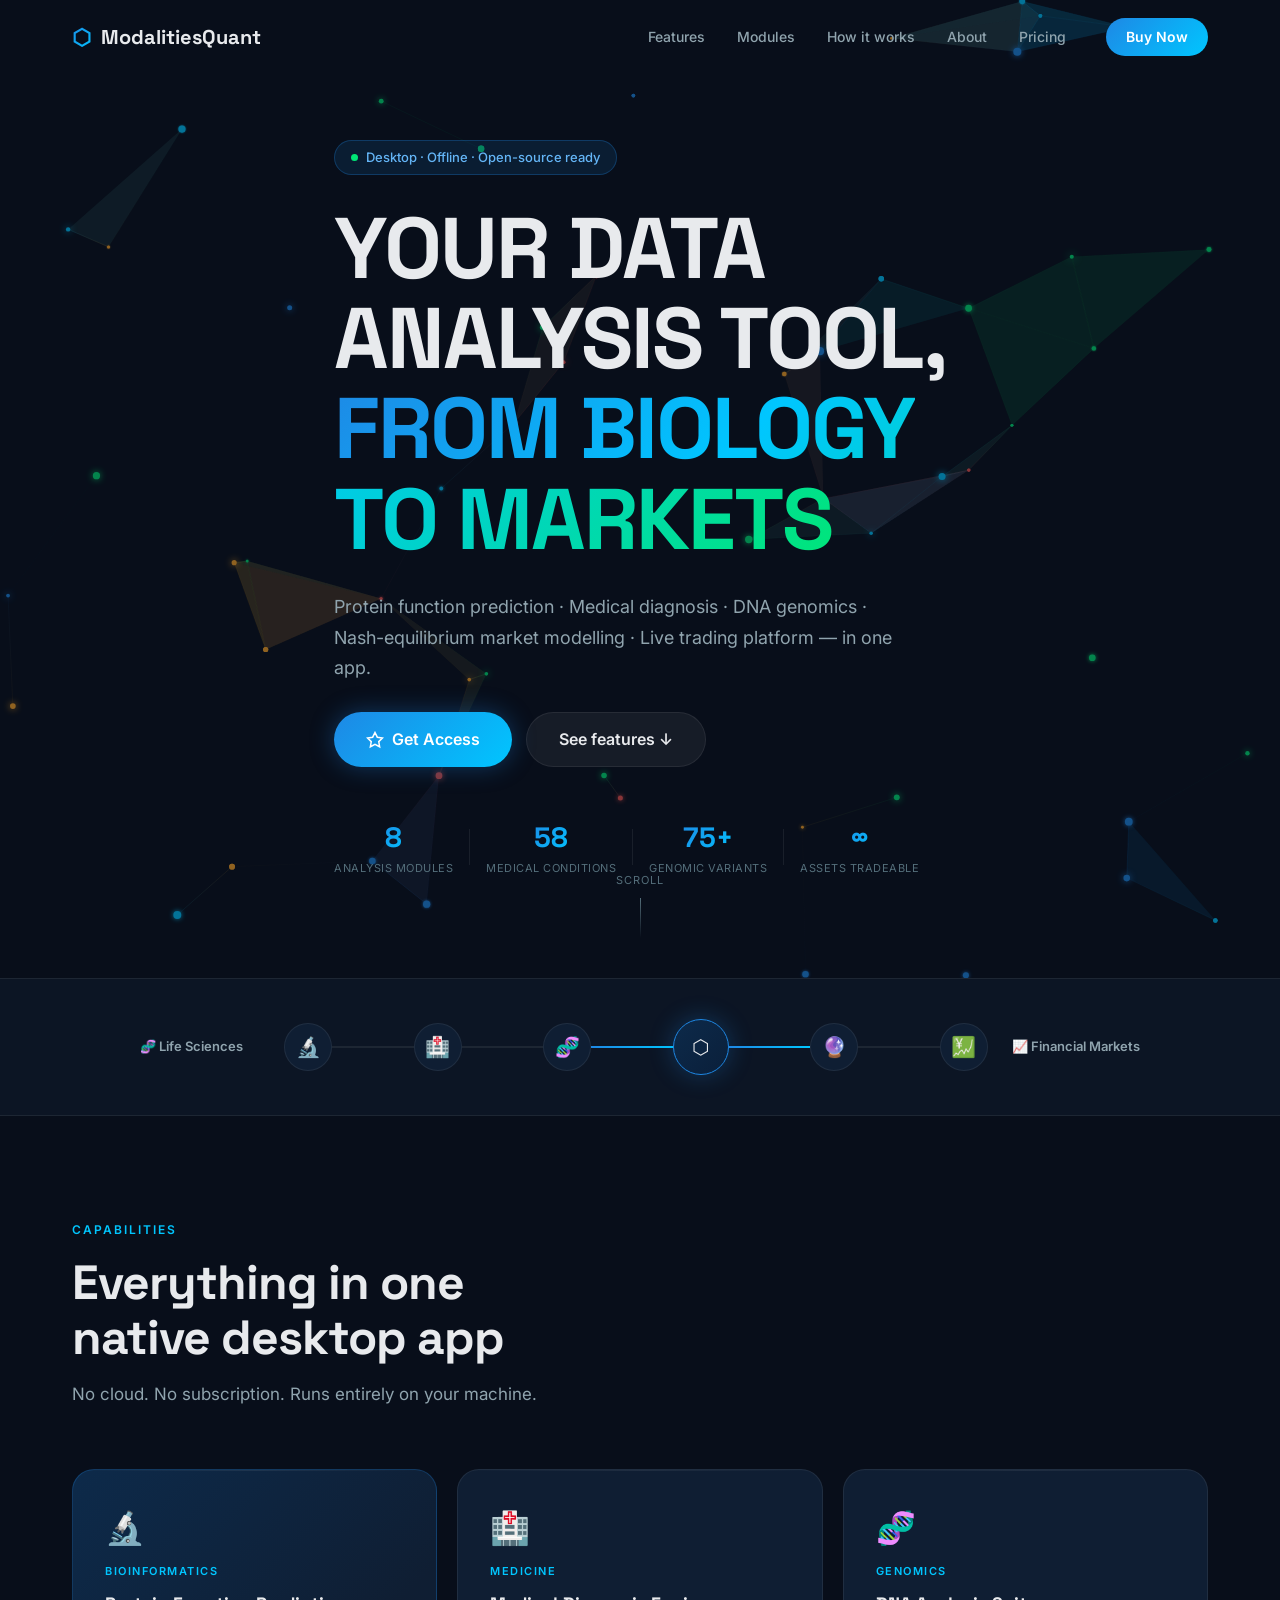
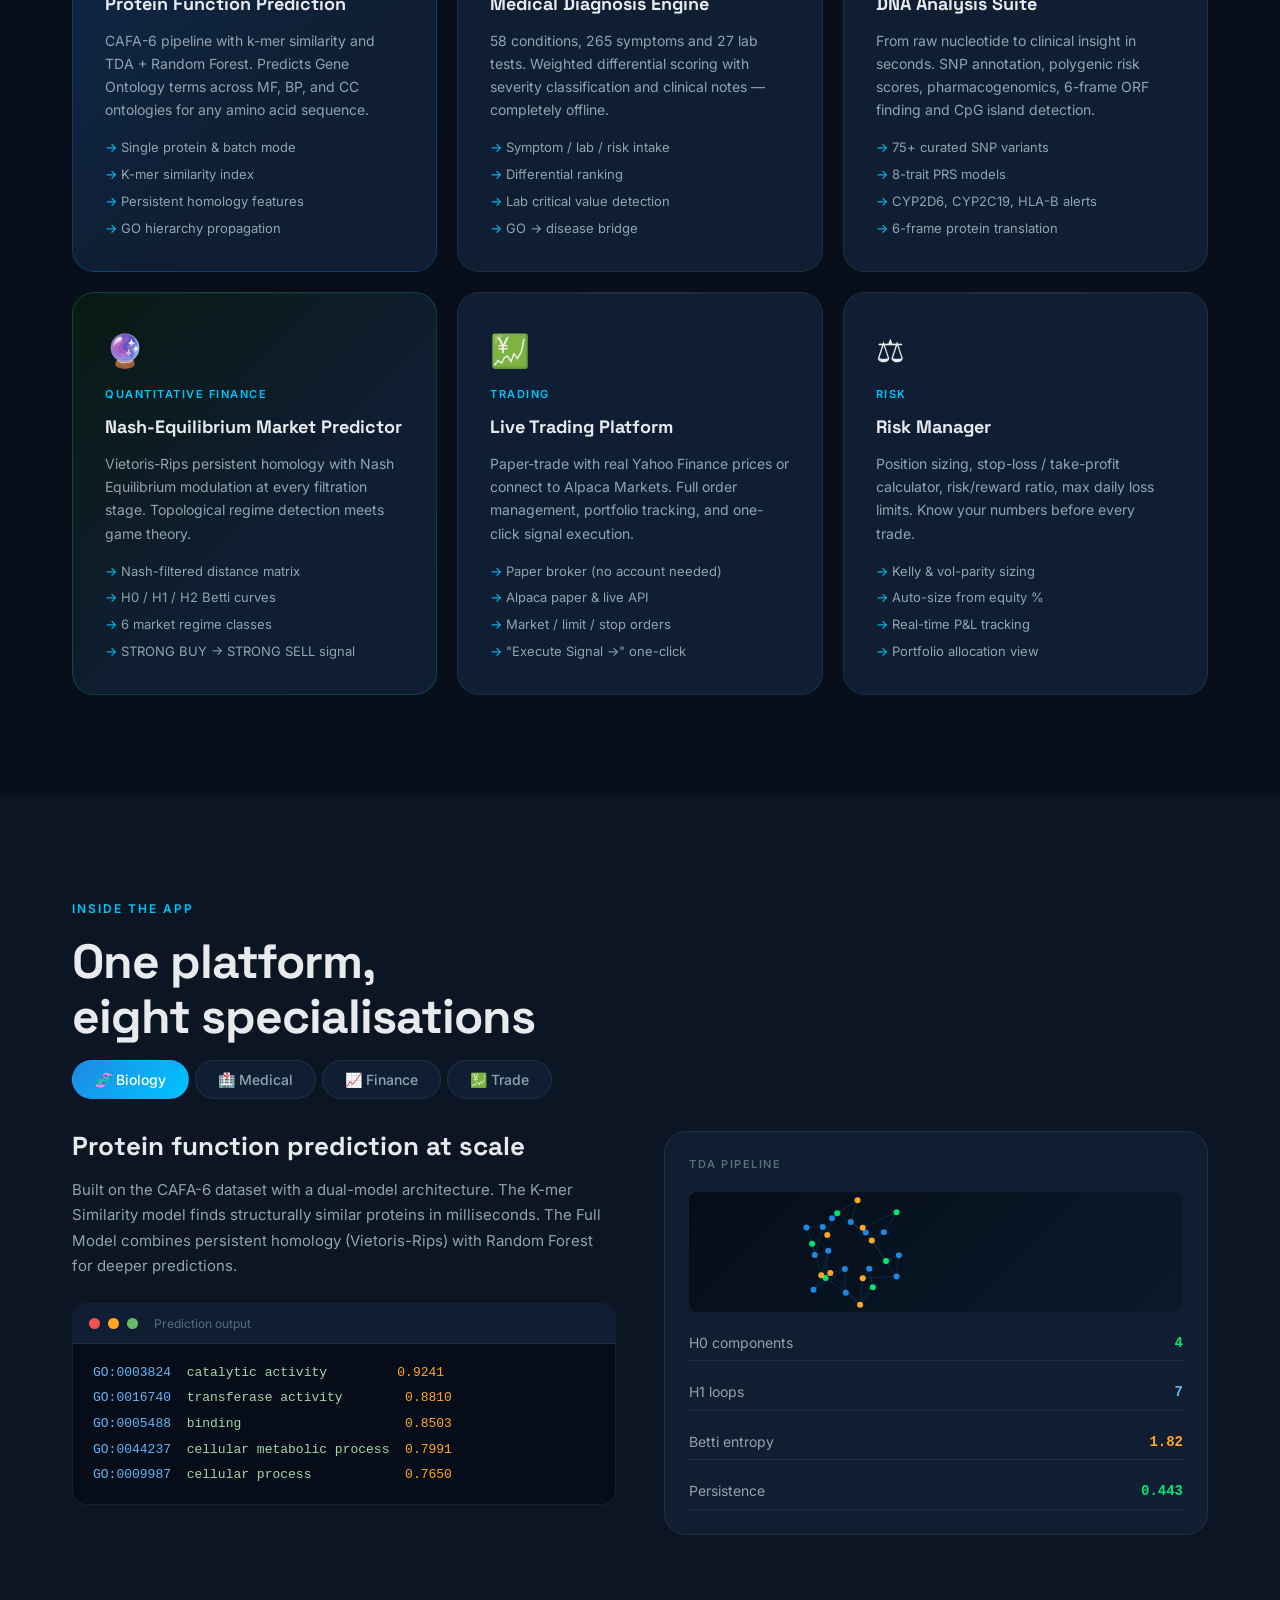
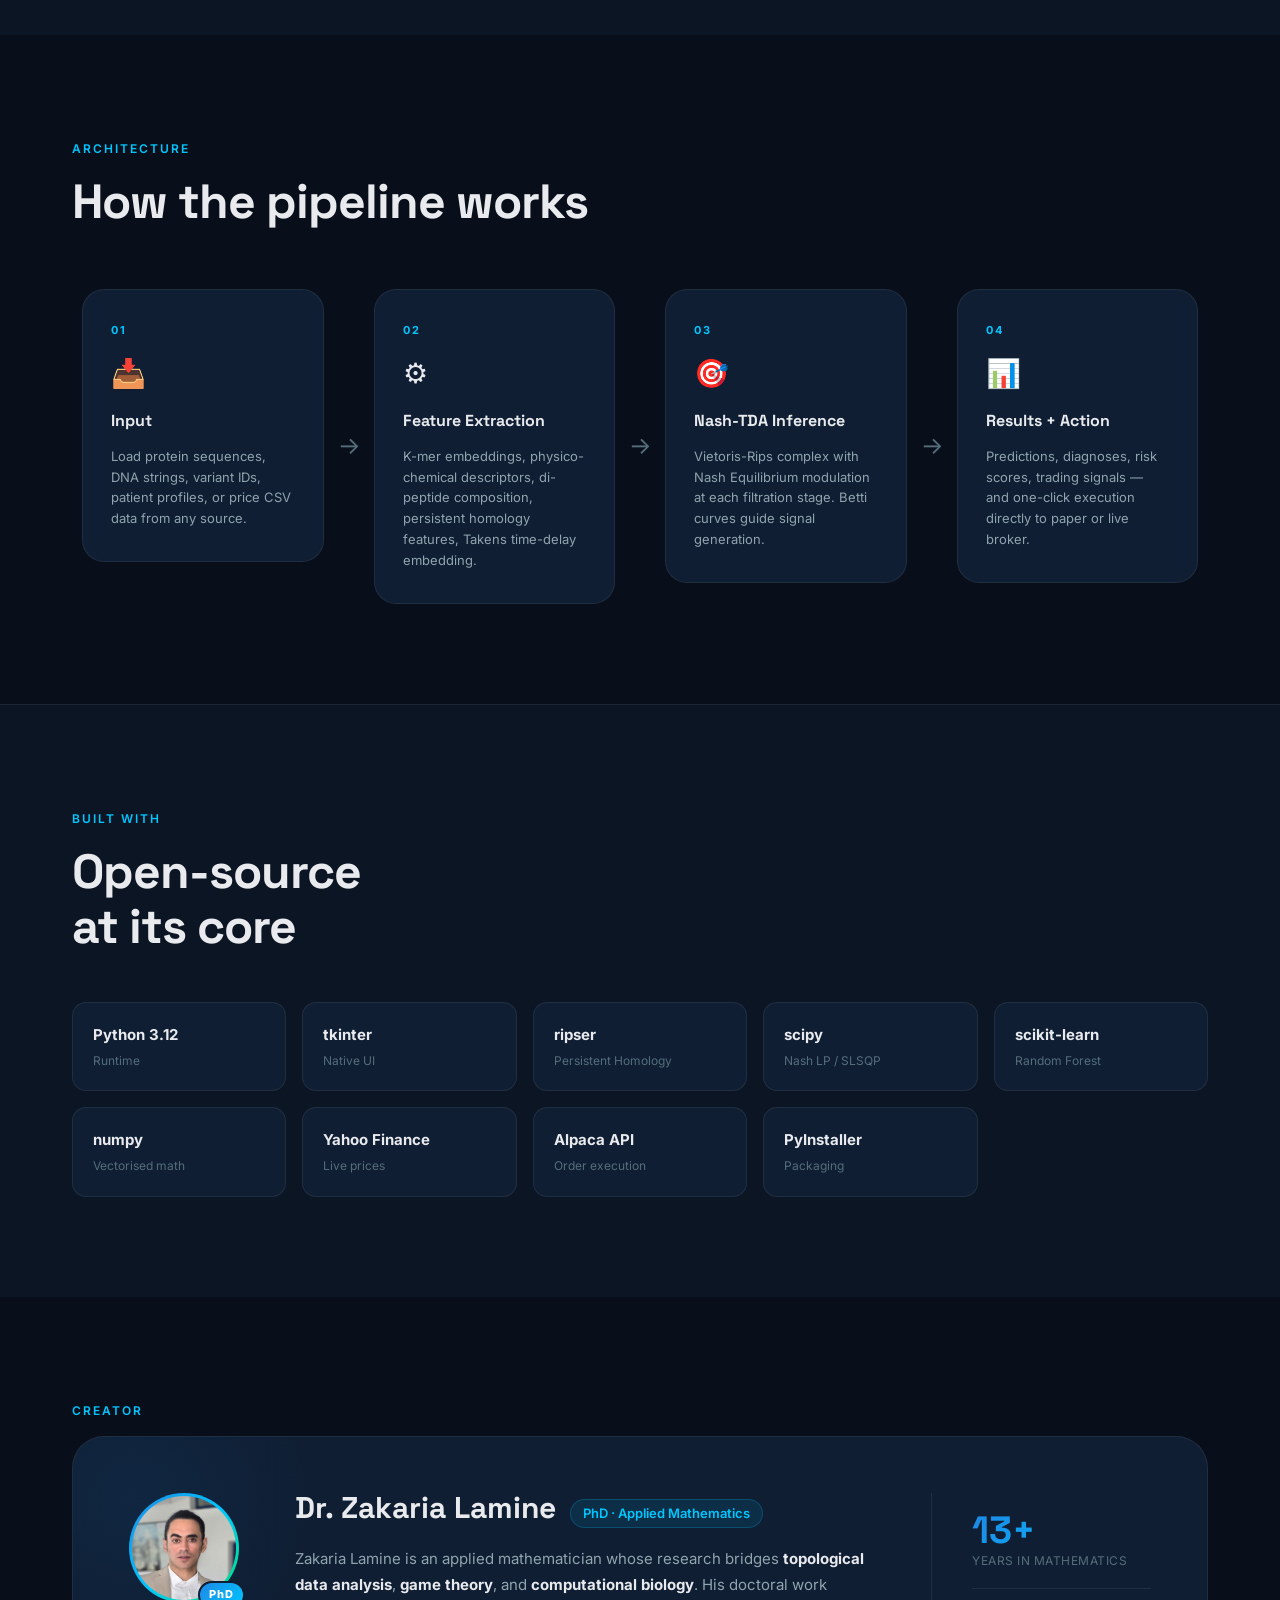
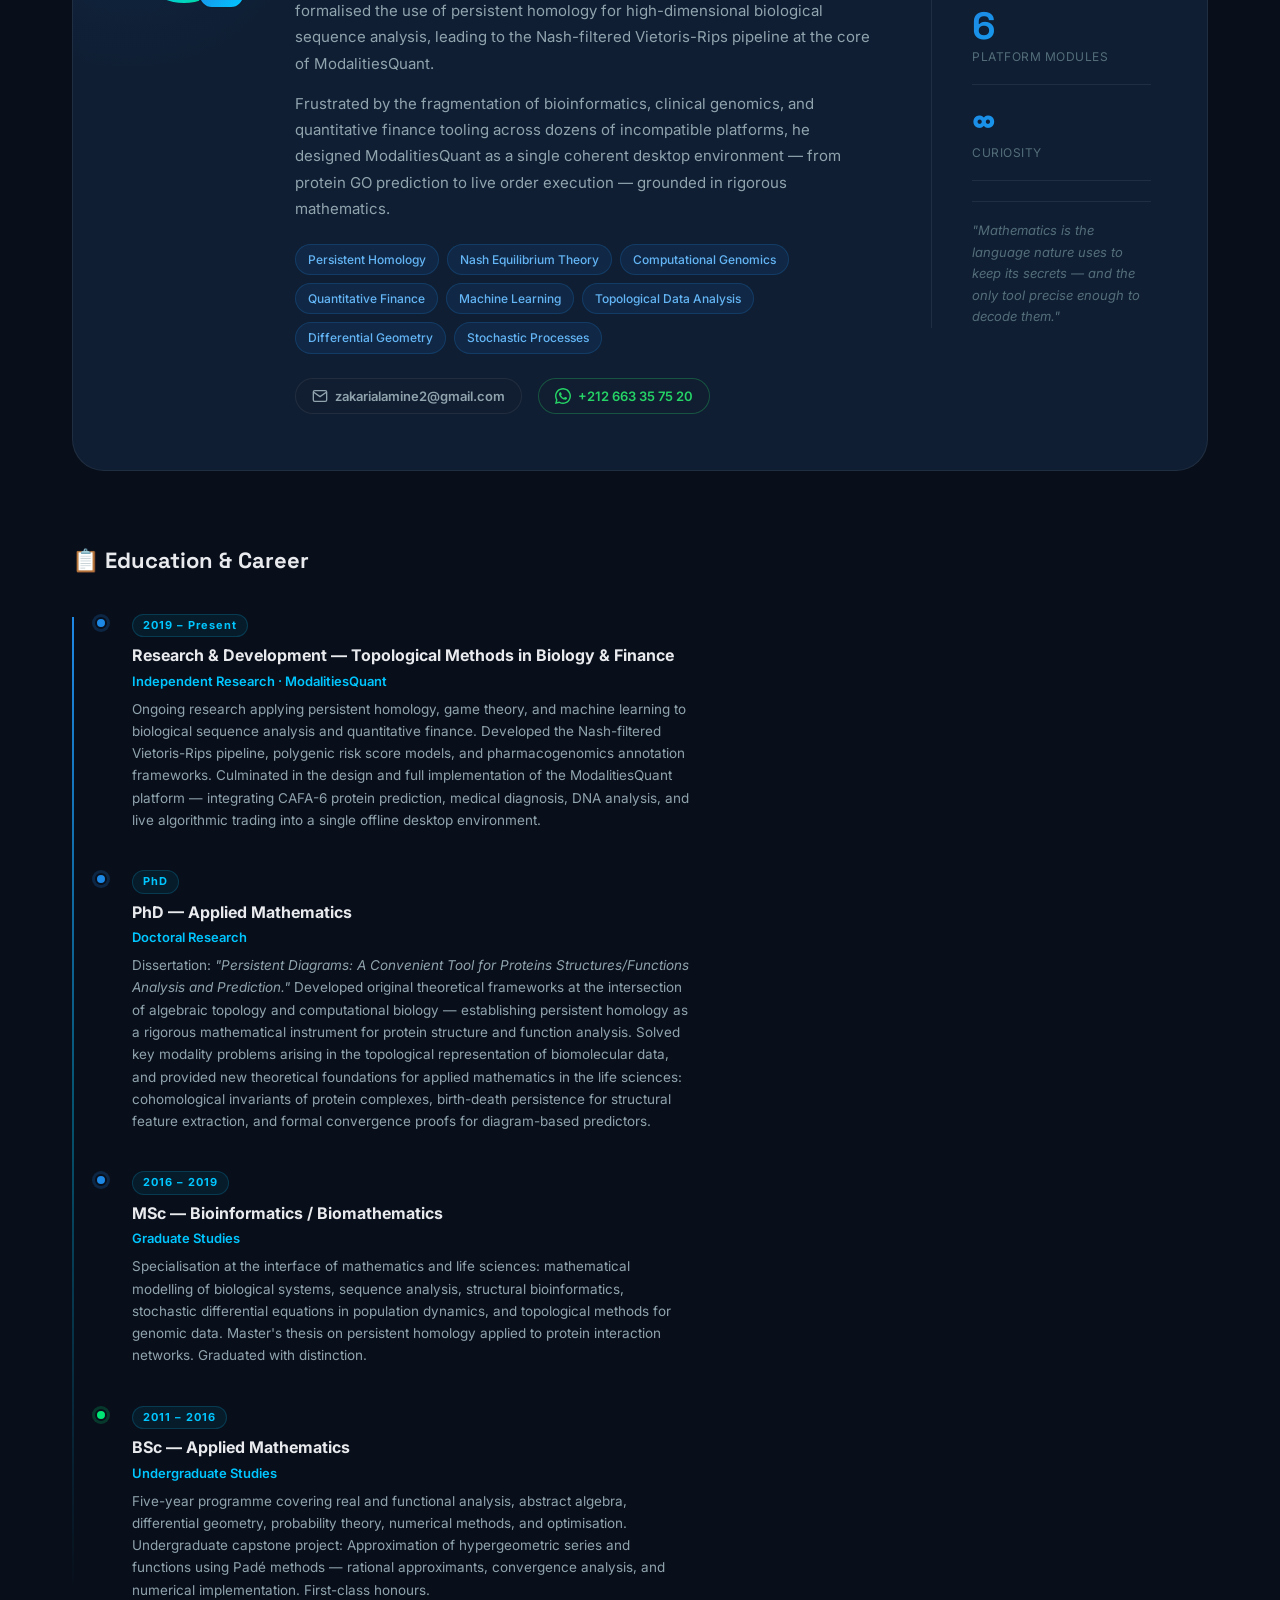
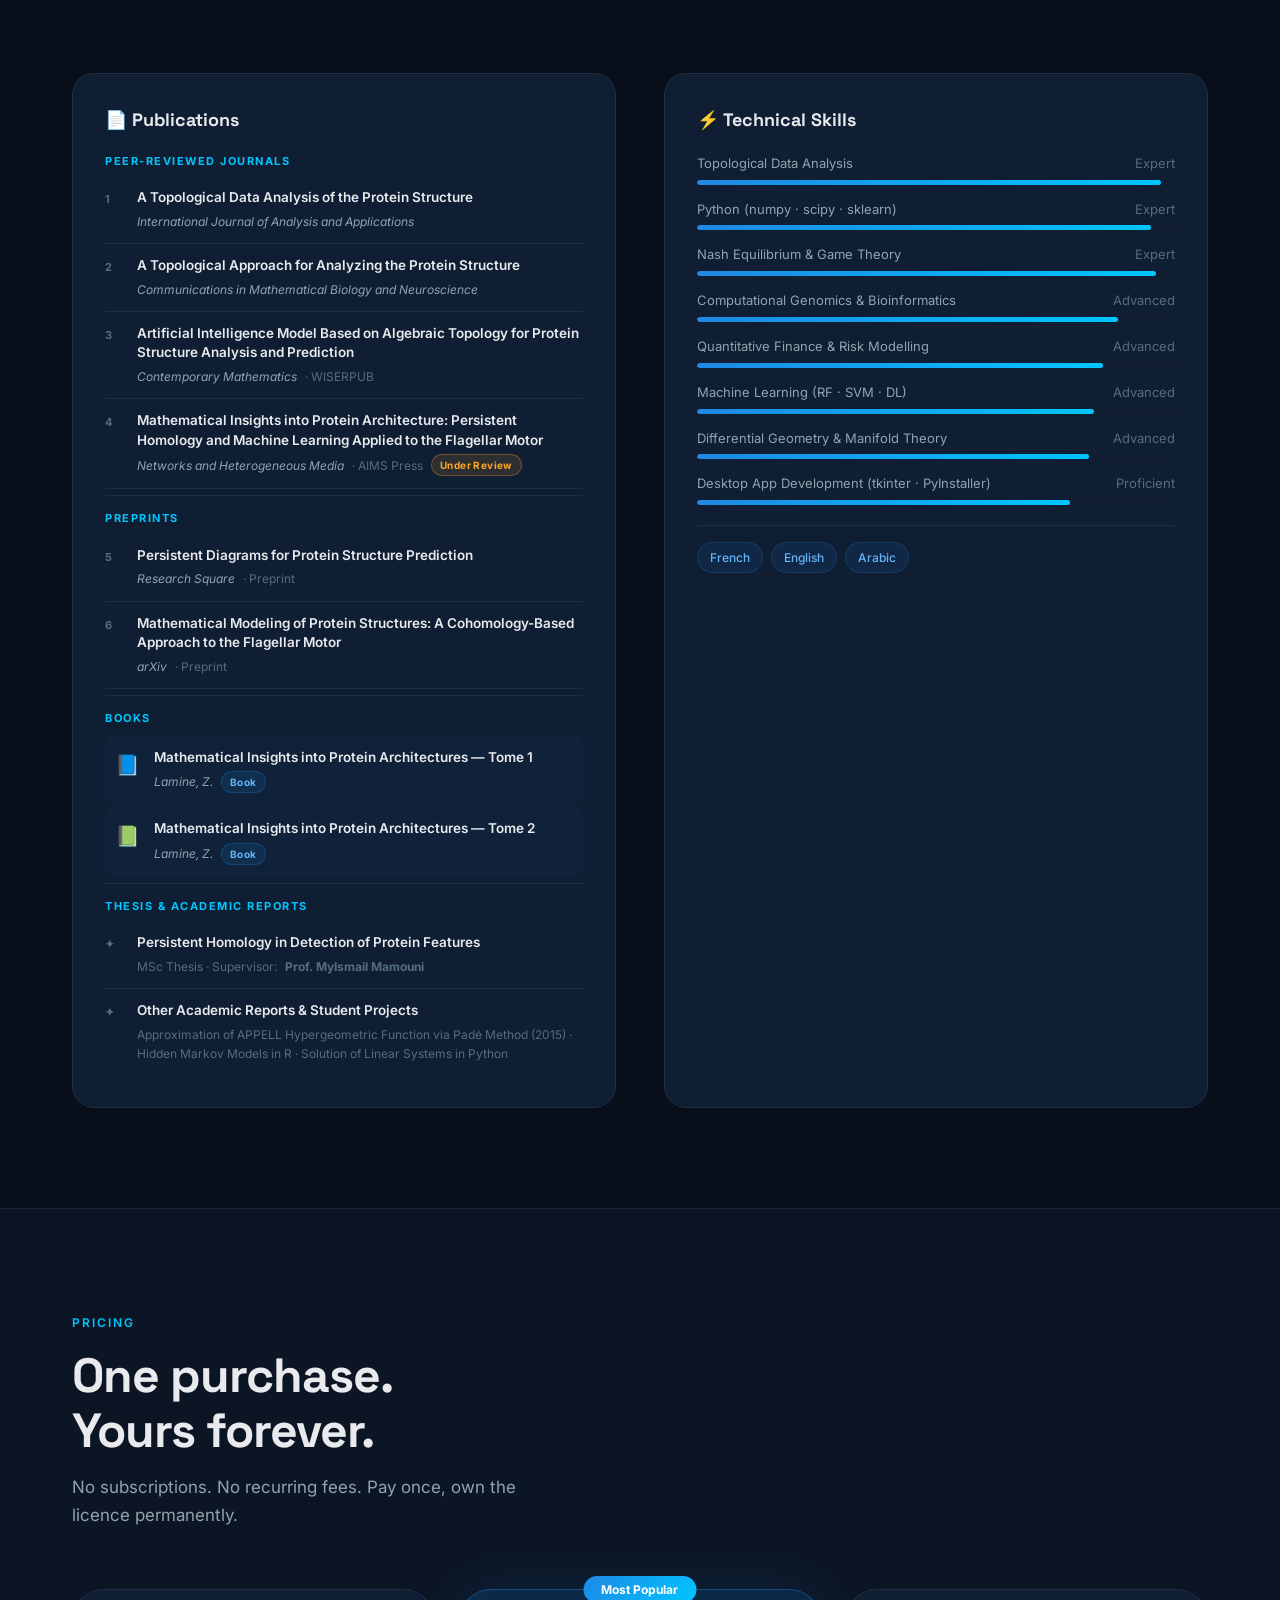
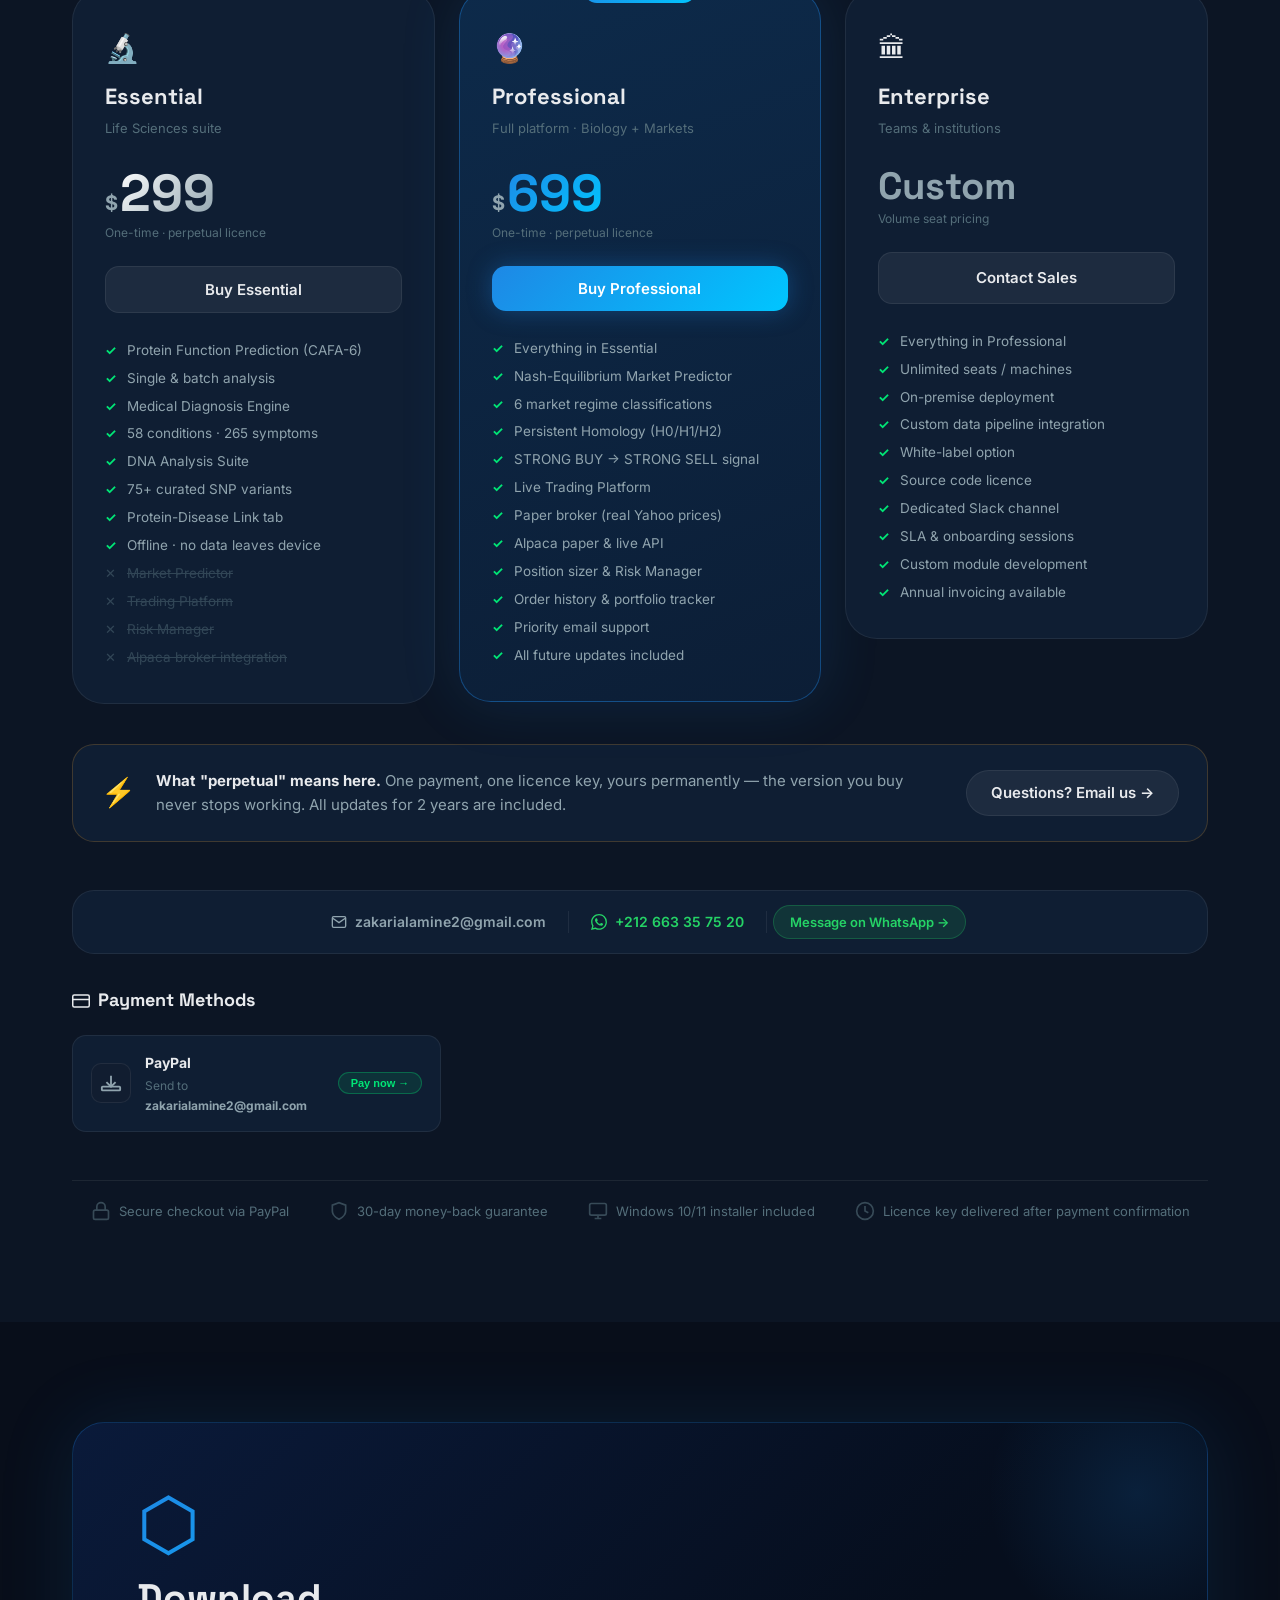
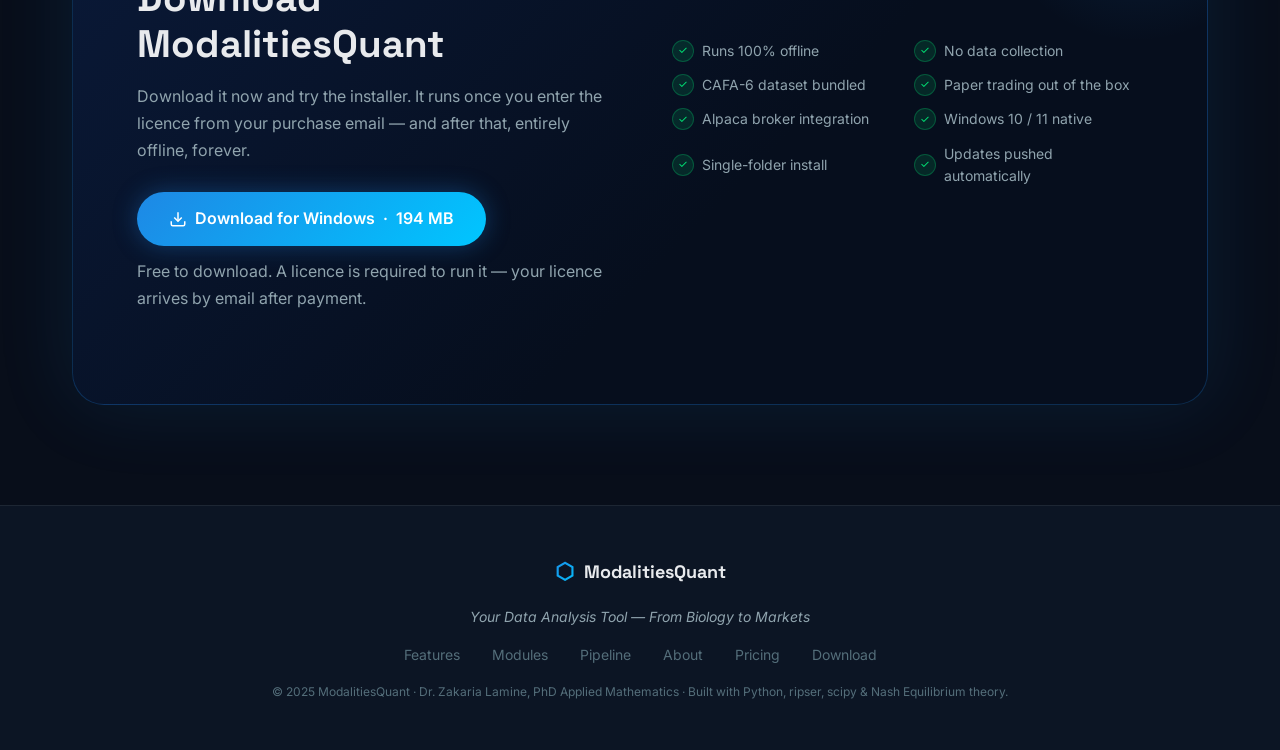
==== commit 50136f53: "Point site at GitHub Pages; live PayPal checkout SITE_BASE is the URL PayPal returns the buyer to af" ====
--- a/index.html
+++ b/index.html
@@ -1044,32 +1044,40 @@
 // live PayPal charges real money, and sending a live buyer to the sandbox
 // takes none. Keeping them in one place is the only way that stays true.
 //
-// The server must agree — set MQ_PAYPAL_IPN_VERIFY_URL to the matching host
-// and MQ_PAYPAL_RECEIVER_EMAIL to the address below, or every IPN is
-// discarded as "not ours" and no licence is issued.
-// Currently SANDBOX, matching MQ_PAYPAL_IPN_VERIFY_URL in the server env.
-// Going live means flipping BOTH, in the same deploy:
-//   here                     PAYPAL_SANDBOX = false
-//   /etc/modalitiesquant/env MQ_PAYPAL_IPN_VERIFY_URL=https://ipnpb.paypal.com/cgi-bin/webscr
-//                            MQ_PAYPAL_RECEIVER_EMAIL=<the live account>
-// deploy/check_consistency.py fails if they disagree, which is the point:
-// a live checkout verified against the sandbox never returns VERIFIED, so
-// every payment is taken and silently discarded.
-const PAYPAL_SANDBOX = true;
-
-const PAYPAL_EMAIL = PAYPAL_SANDBOX
-  ? 'sb-seller@business.example.com'      // your sandbox business account
-  : 'zakarialamine2@gmail.com';
-
-const PAYPAL_HOST = PAYPAL_SANDBOX
-  ? 'https://www.sandbox.paypal.com'
-  : 'https://www.paypal.com';
+// LIVE PayPal. Real money, from the first click.
+//
+// There is deliberately no sandbox switch here. A sandbox checkout can only
+// pay a sandbox test account, which is a separate universe from the live one —
+// a real address pasted into a sandbox button is simply an account that does
+// not exist there. Carrying a flag that is broken in one of its two positions
+// is worse than not carrying it: sooner or later it gets flipped and every
+// payment goes nowhere.
+//
+// There is also no server listening for IPN. PayPal emails the sale, and the
+// licence is issued by hand — see SELLING.md.
+const PAYPAL_EMAIL = 'zakarialamine2@gmail.com';
+const PAYPAL_HOST  = 'https://www.paypal.com';
+
+// Before announcing the site, click Buy and stop at PayPal's page WITHOUT
+// paying. It should read "ModalitiesQuant Professional — perpetual licence",
+// $699.00 USD, payable to the address above. That costs nothing and proves
+// every field below except the return redirect.
+//
+// You cannot rehearse the whole thing alone: PayPal refuses a payment from an
+// account to itself, so you cannot buy your own product.
 
 // Where the site itself lives, and where the installer is published.
+//
+// SITE_BASE is what PayPal sends the buyer back to after paying, so it has to
+// be an address that actually serves thanks.html — an absolute URL, because
+// PayPal is off-site by then and has no page to be relative to. No trailing
+// slash: `${SITE_BASE}/thanks.html` adds it.
+//
 // DOWNLOAD_URL must point at the release asset, not the release page, so the
-// button downloads instead of opening GitHub.
-const SITE_BASE    = 'https://modalitiesquant.com';
-const DOWNLOAD_URL = 'https://github.com/CHANGE_ME/modalitiesquant/releases/latest/download/ModalitiesQuant.zip';
+// button downloads instead of opening GitHub. /latest/ keeps it valid across
+// new releases.
+const SITE_BASE    = 'https://zakix1.github.io/modalitiesquant';
+const DOWNLOAD_URL = 'https://github.com/zakix1/modalitiesquant/releases/latest/download/ModalitiesQuant.zip';
 
 document.addEventListener('DOMContentLoaded', () => {
   const b = document.getElementById('downloadBtn');
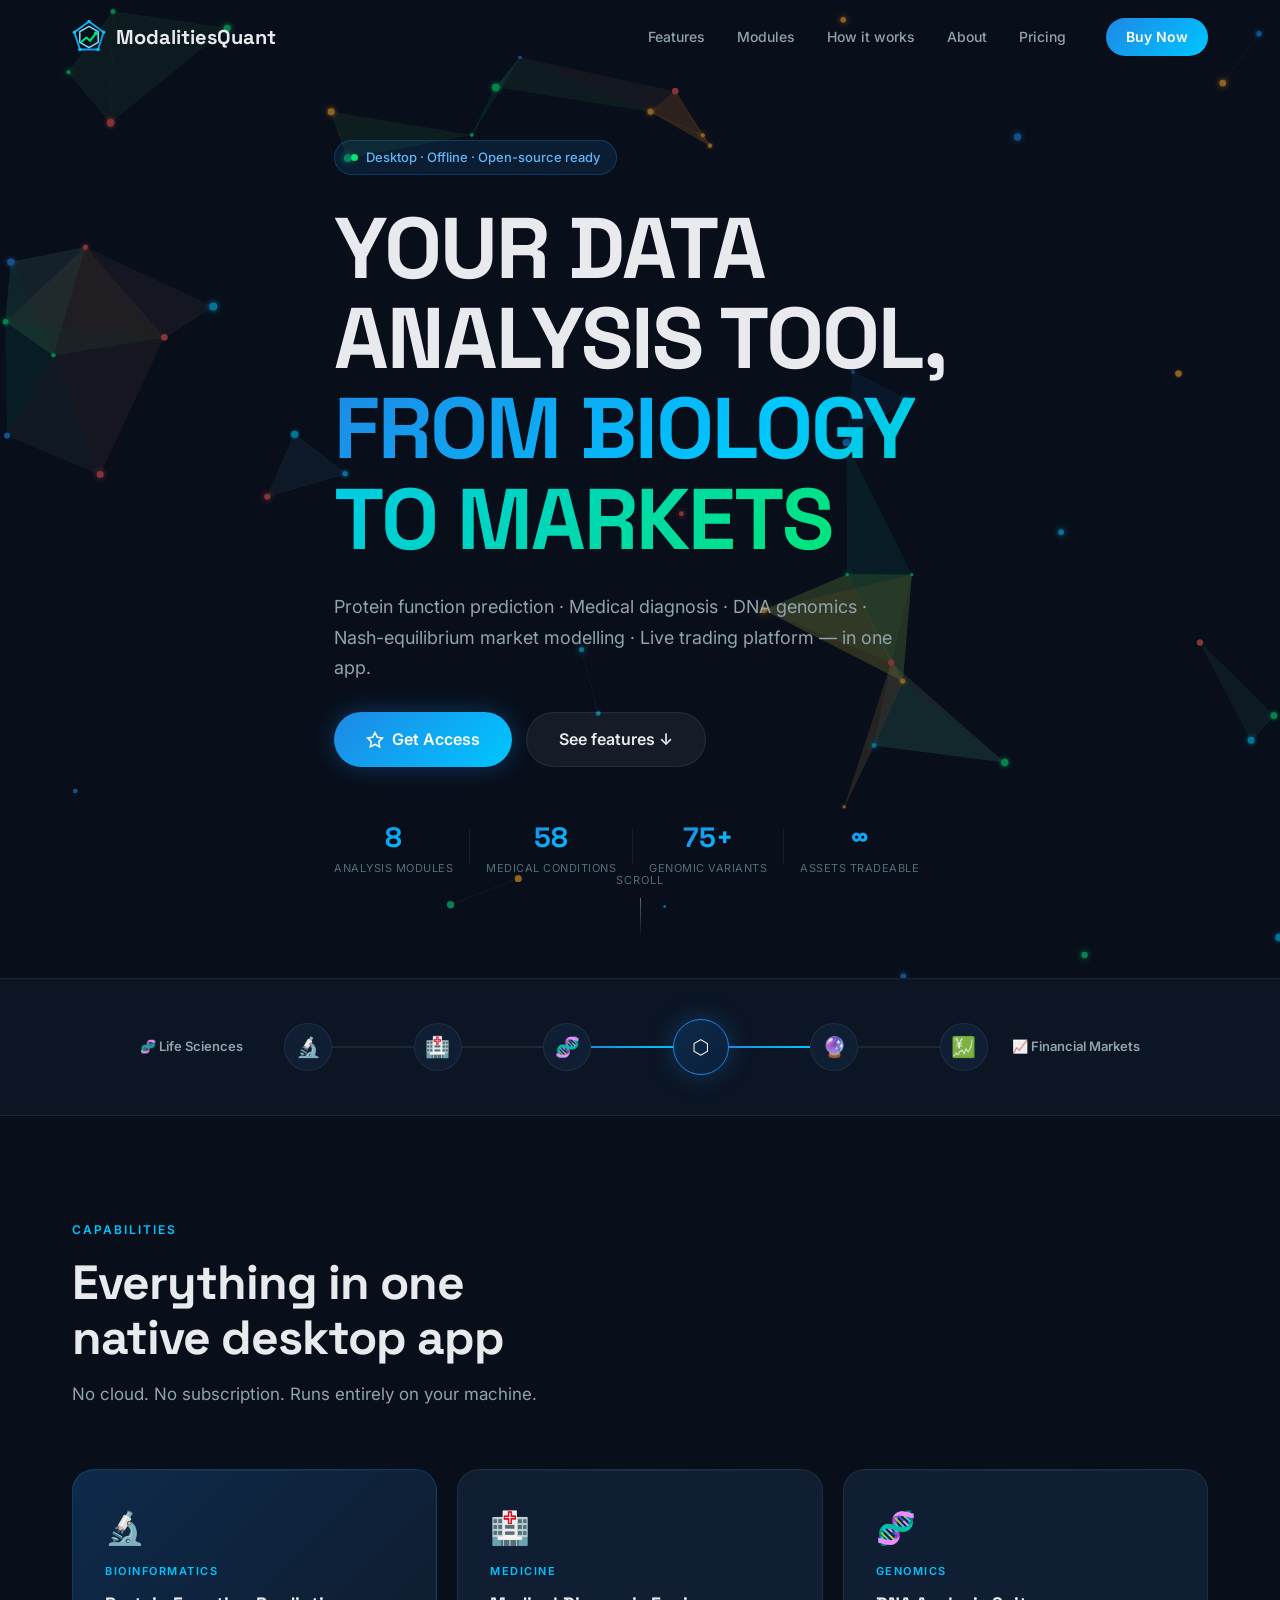
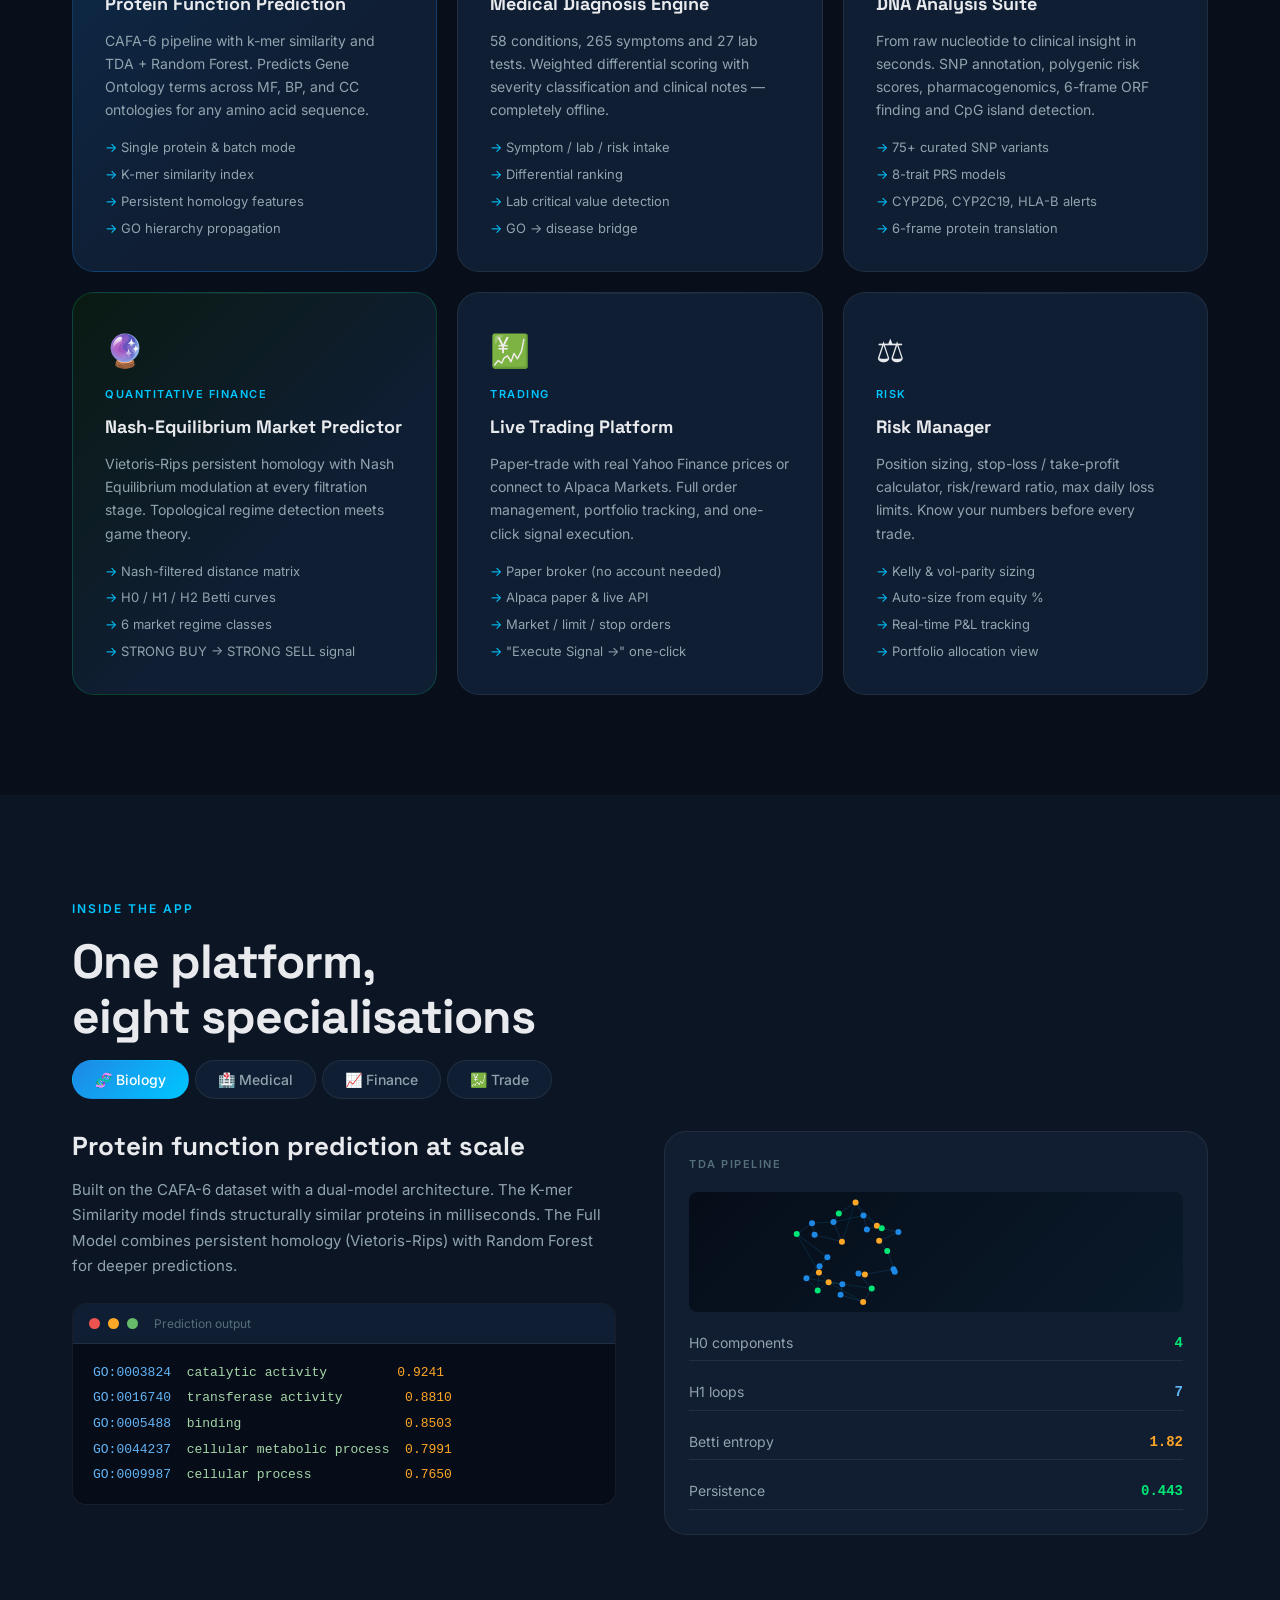
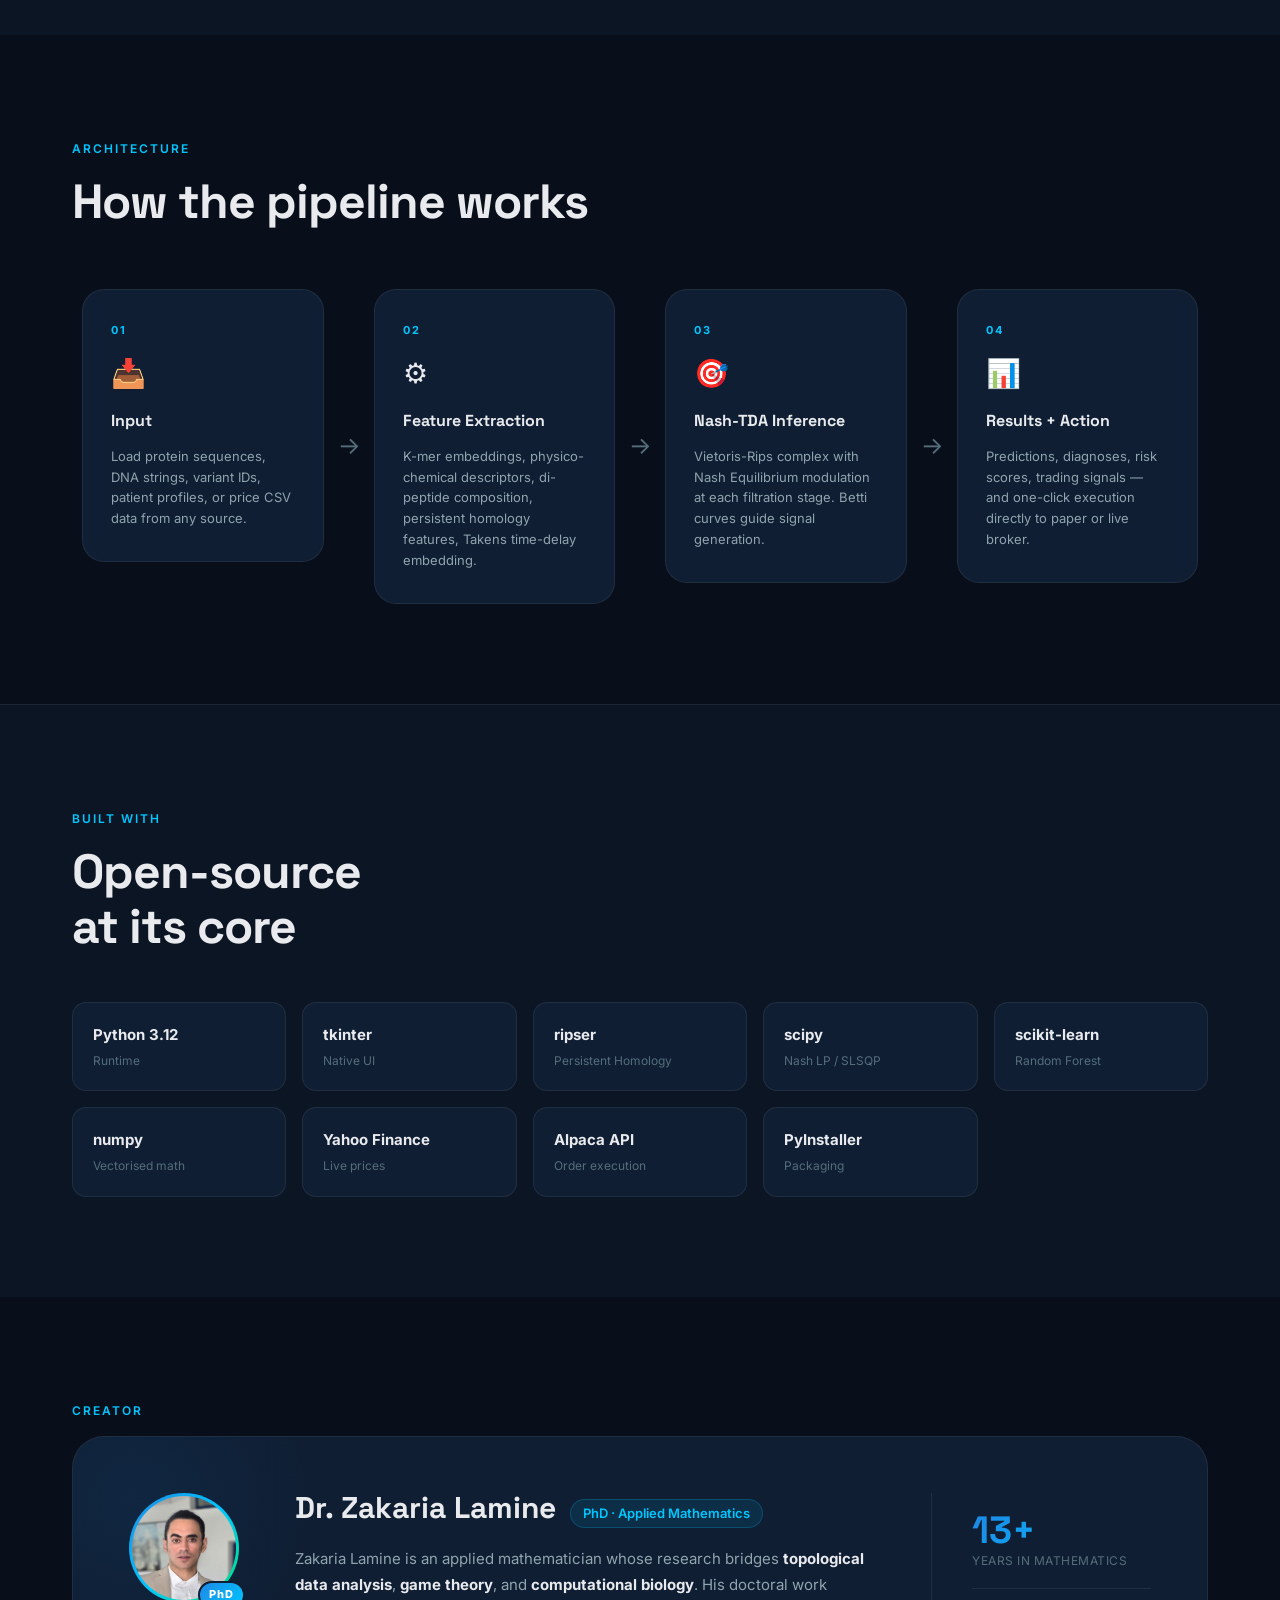
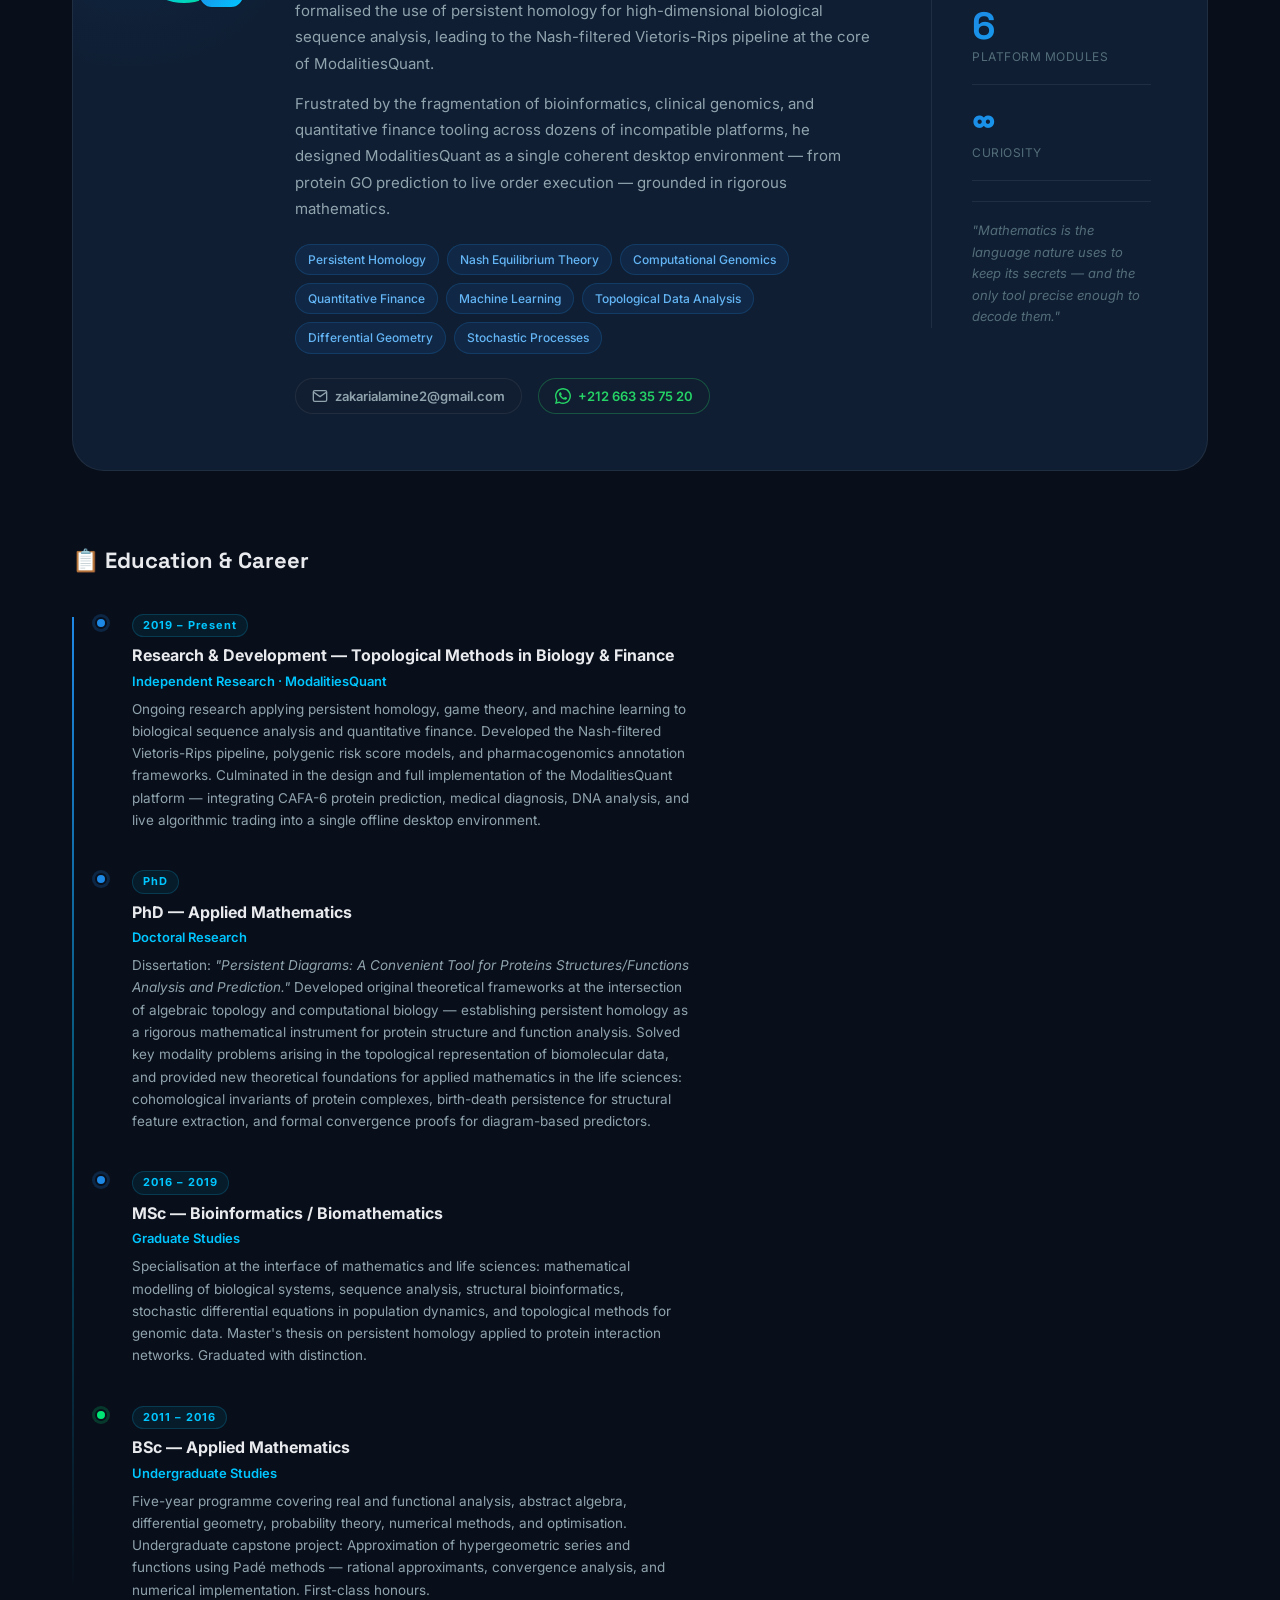
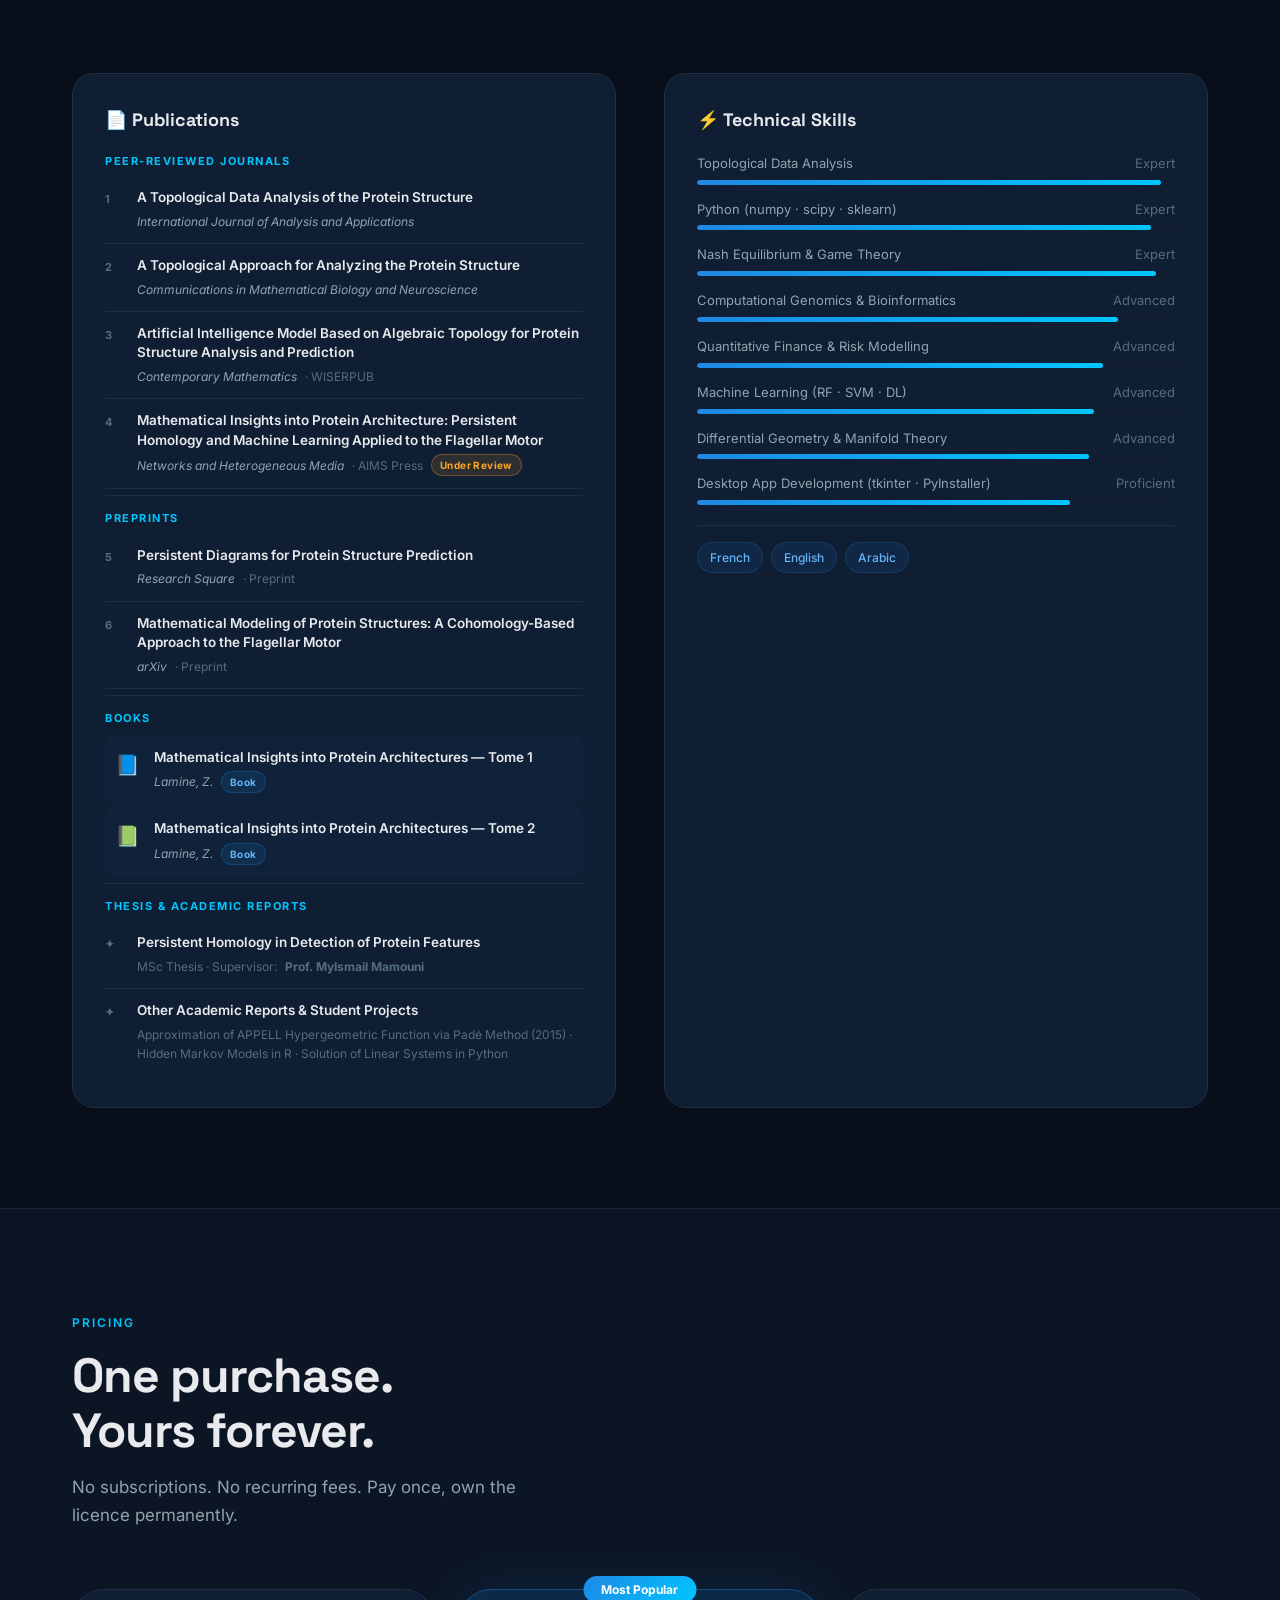
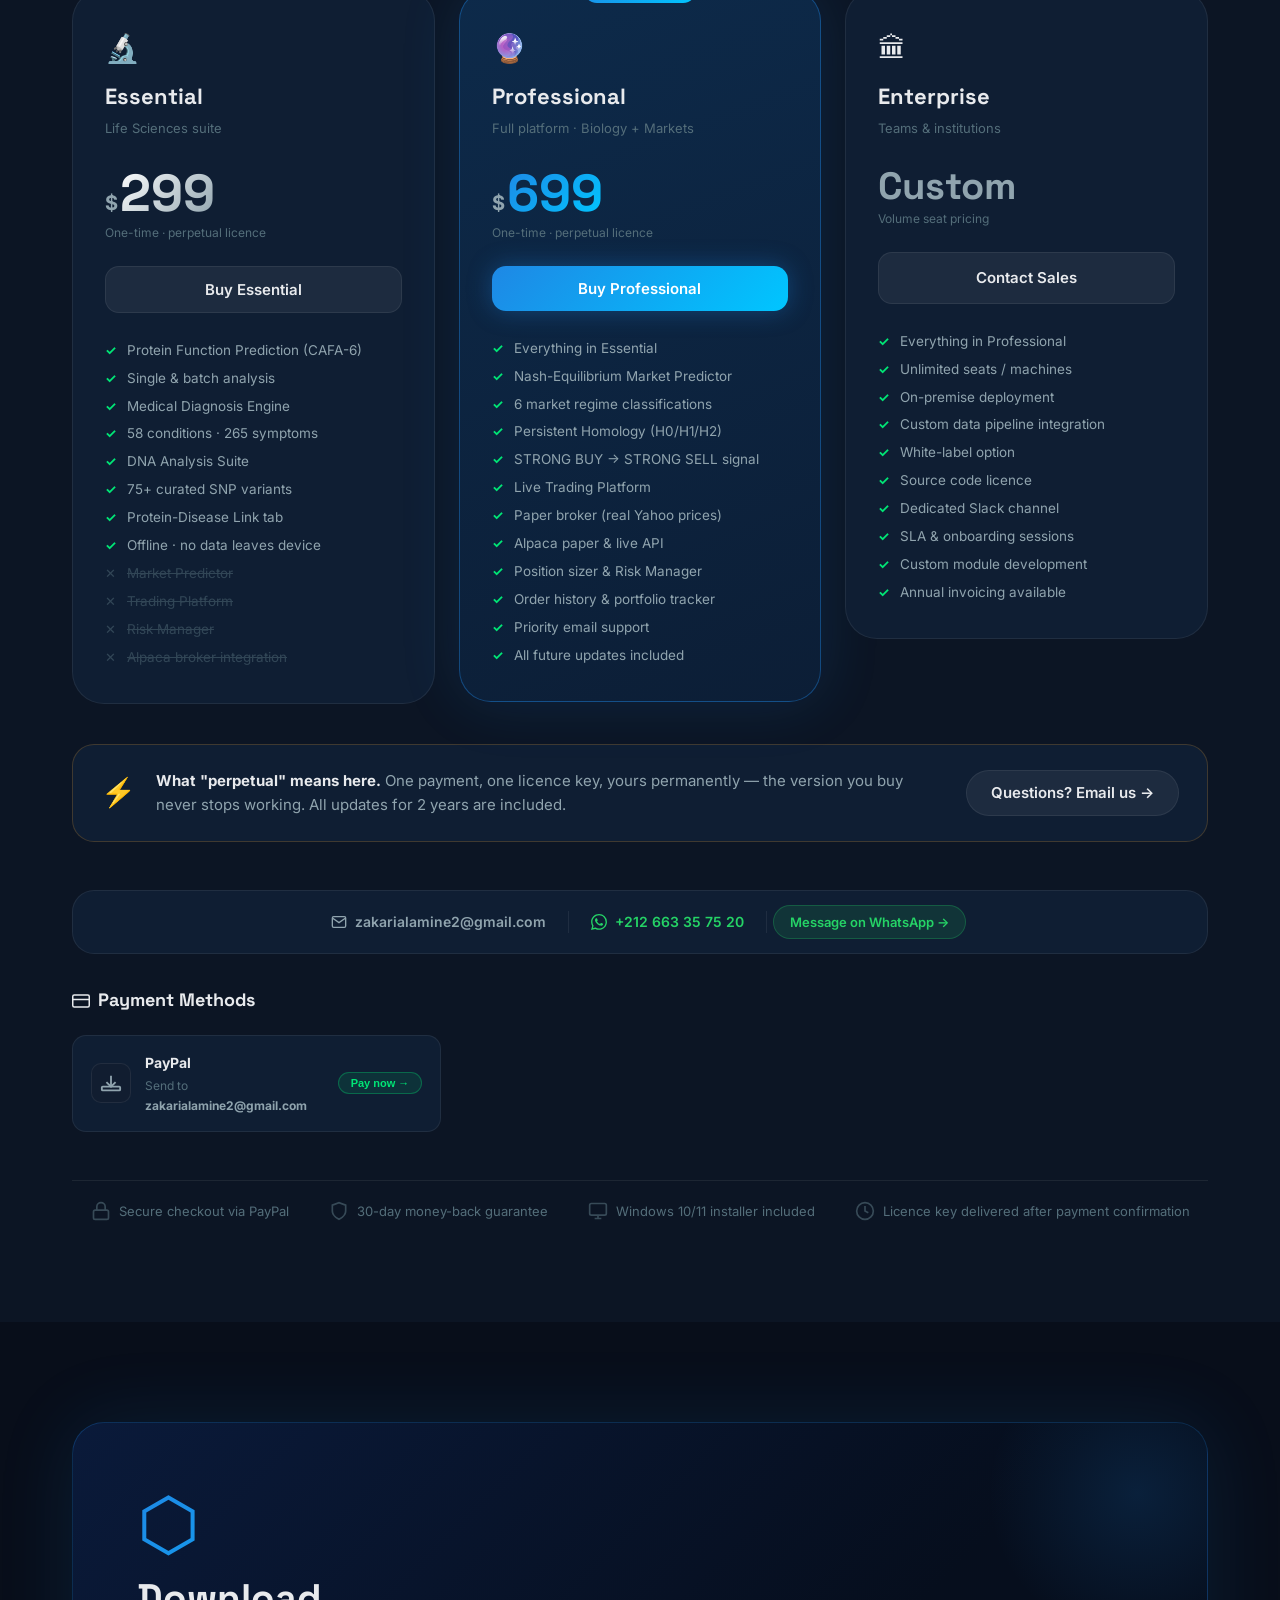
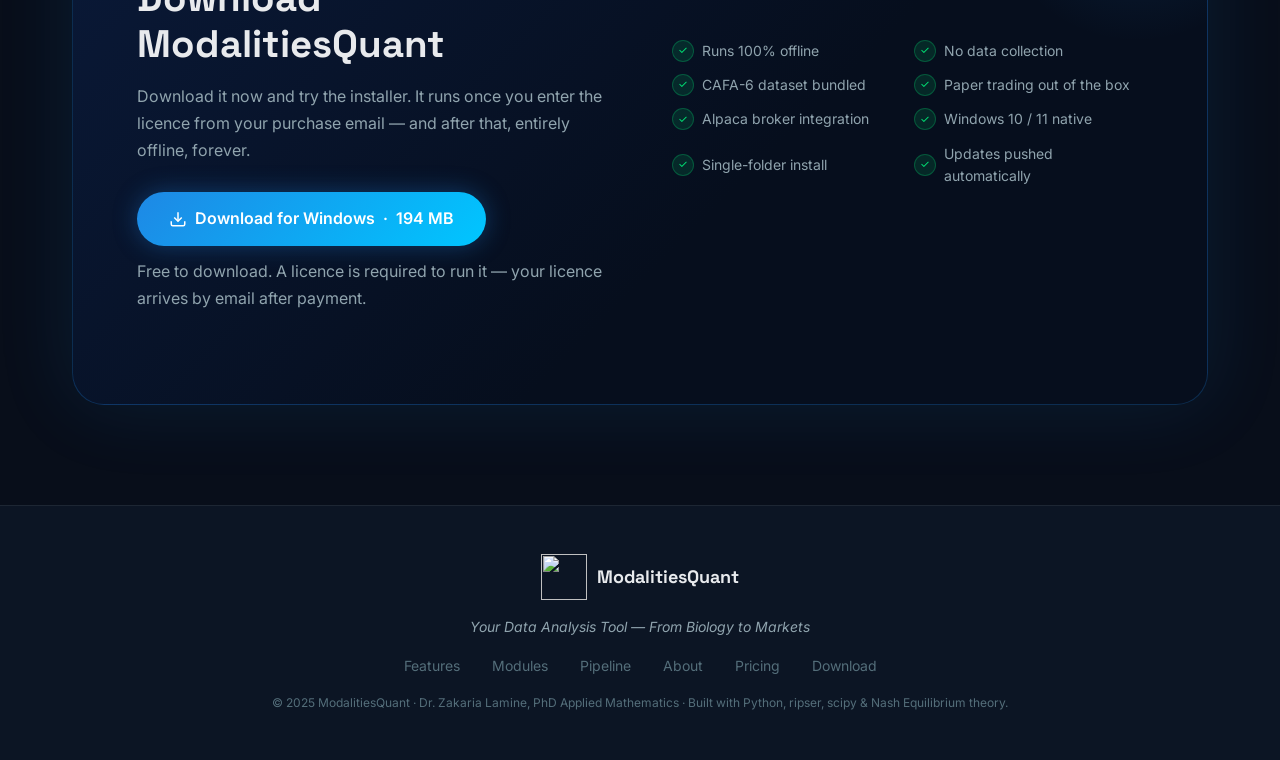
==== commit c531a00b: "Add brand mark and wire it into the site A pentagon holding a hexagon; inside, a DNA double helix co" ====
--- a/index.html
+++ b/index.html
@@ -5,6 +5,8 @@
   <meta name="viewport" content="width=device-width, initial-scale=1.0" />
   <title>ModalitiesQuant — Your Data Analysis Tool, From Biology to Markets</title>
   <meta name="description" content="A unified desktop platform combining protein function prediction, medical genomics, DNA analysis, and Nash-equilibrium market prediction into one powerful tool.">
+  <link rel="icon" href="brand/favicon.svg" type="image/svg+xml" />
+  <link rel="apple-touch-icon" href="brand/logo.svg" />
   <link rel="stylesheet" href="styles.css" />
   <link rel="preconnect" href="https://fonts.googleapis.com">
   <link href="https://fonts.googleapis.com/css2?family=Inter:wght@300;400;500;600;700;900&family=Space+Grotesk:wght@400;500;700&display=swap" rel="stylesheet">
@@ -15,7 +17,7 @@
 <nav class="nav" id="nav">
   <div class="nav-inner">
     <a href="#" class="nav-logo">
-      <span class="logo-icon">⬡</span>
+      <img src="brand/favicon.svg" alt="" class="logo-mark" width="34" height="34" />
       <span class="logo-text">ModalitiesQuant</span>
     </a>
     <ul class="nav-links">
@@ -948,7 +950,7 @@
 <footer class="footer">
   <div class="footer-inner">
     <div class="footer-brand">
-      <span class="logo-icon">⬡</span>
+      <img src="brand/logo.svg" alt="" class="logo-mark" width="46" height="46" />
       <span class="logo-text">ModalitiesQuant</span>
     </div>
     <p class="footer-tag">Your Data Analysis Tool — From Biology to Markets</p>
--- a/styles.css
+++ b/styles.css
@@ -128,11 +128,22 @@
   font-size: 20px;
   flex-shrink: 0;
 }
-.logo-icon {
-  font-size: 22px;
-  background: linear-gradient(135deg, #1e88e5, #00c6ff);
-  -webkit-background-clip: text;
-  -webkit-text-fill-color: transparent;
+/* The mark carries its own gradient, so there is nothing to clip here — the old
+   text-gradient trick existed only to colour the ⬡ glyph.
+
+   Two sizes, two files, on purpose. The nav sits at 34px, below the 48px floor
+   where the helix rungs merge into a smear, so it points at brand/favicon.svg —
+   the cut drawn for exactly that size. The footer has room for the full mark. */
+.logo-mark {
+  width: 34px;
+  height: 34px;
+  display: block;
+  flex-shrink: 0;
+}
+
+.footer-brand .logo-mark {
+  width: 46px;
+  height: 46px;
 }
 
 .nav-links {
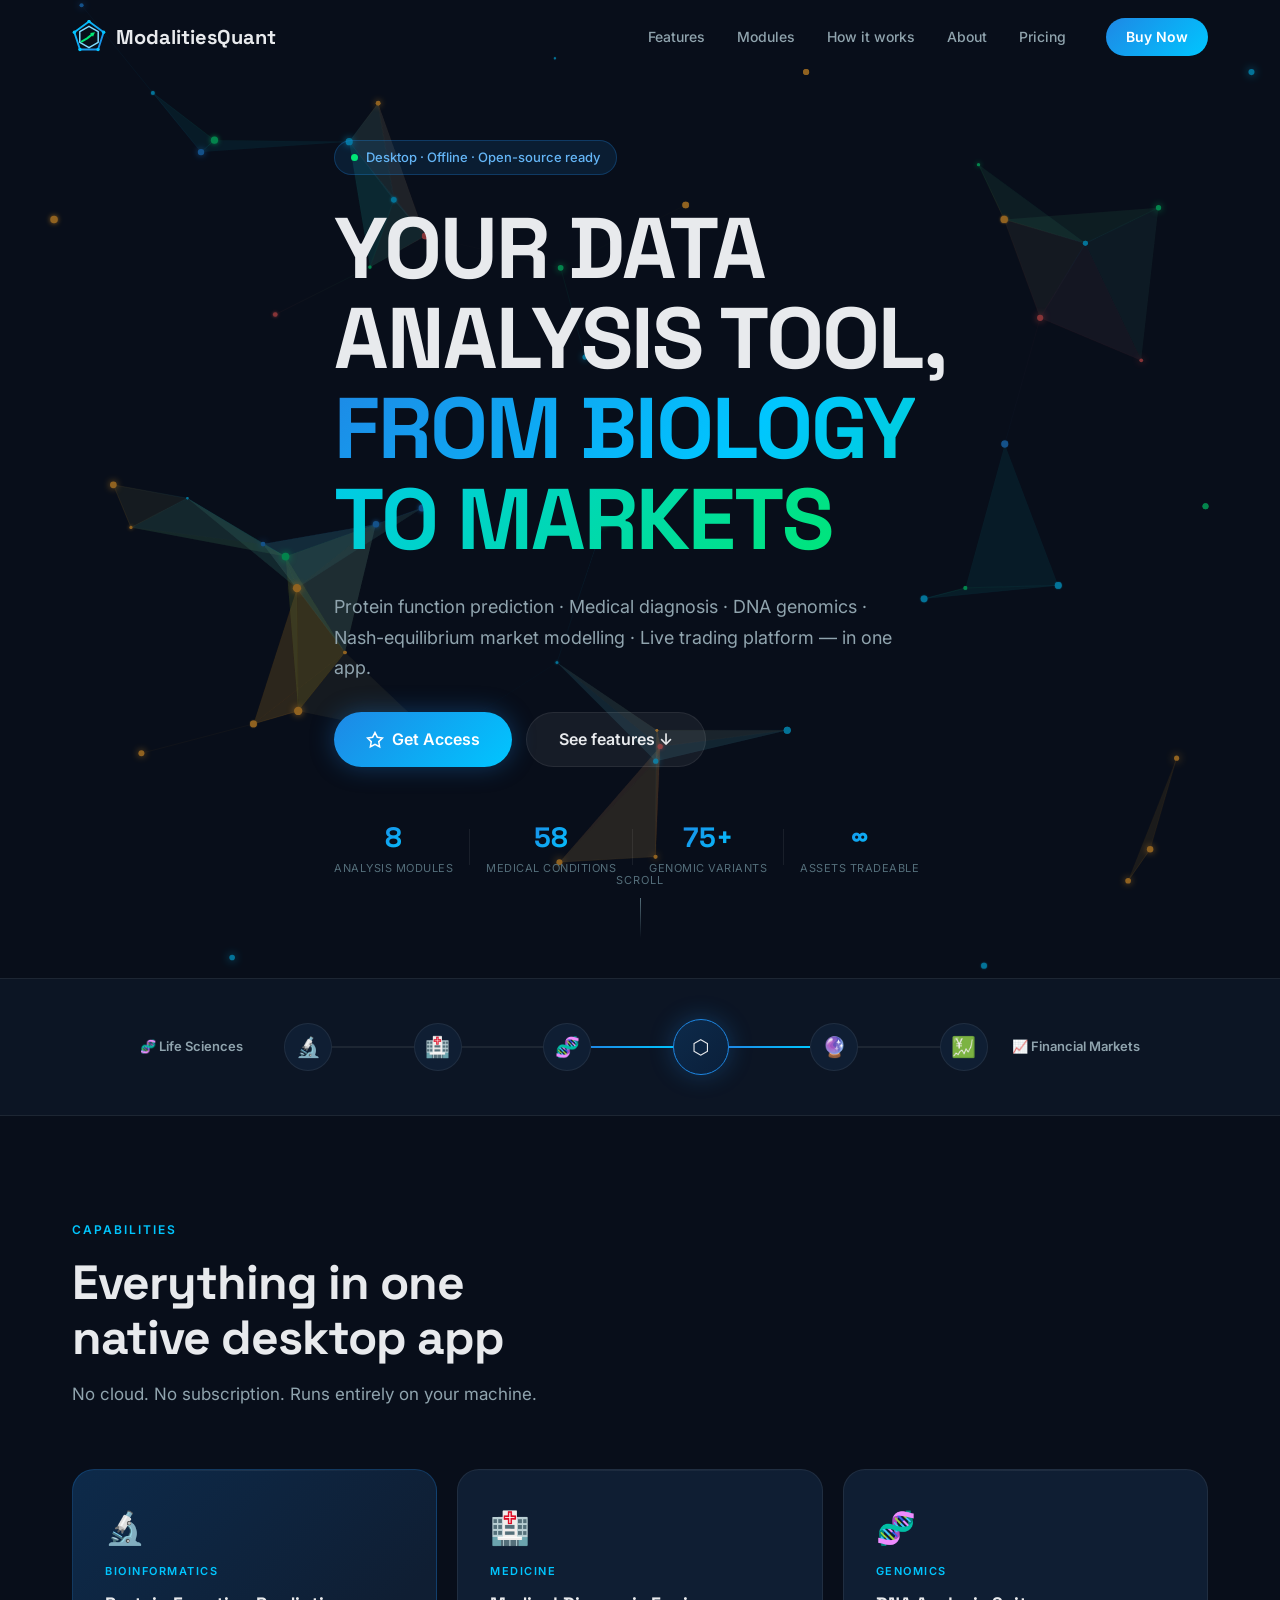
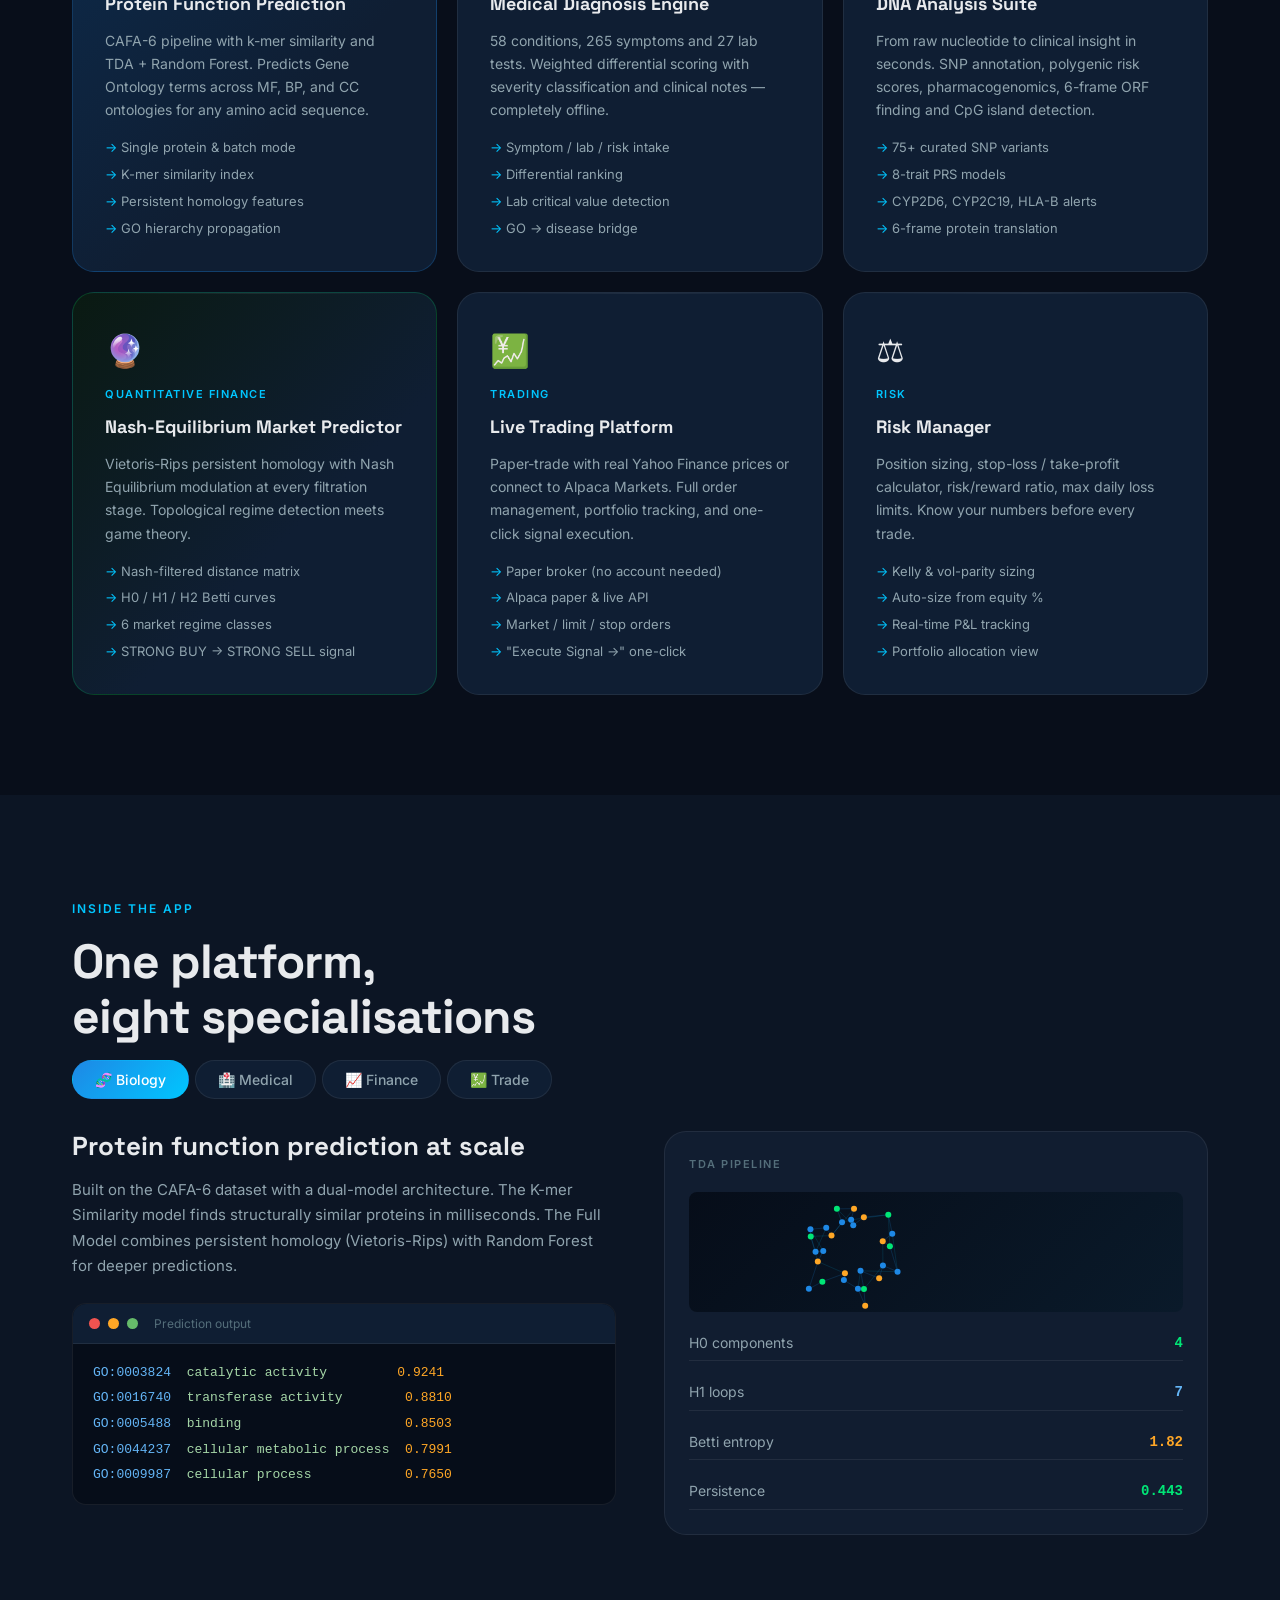
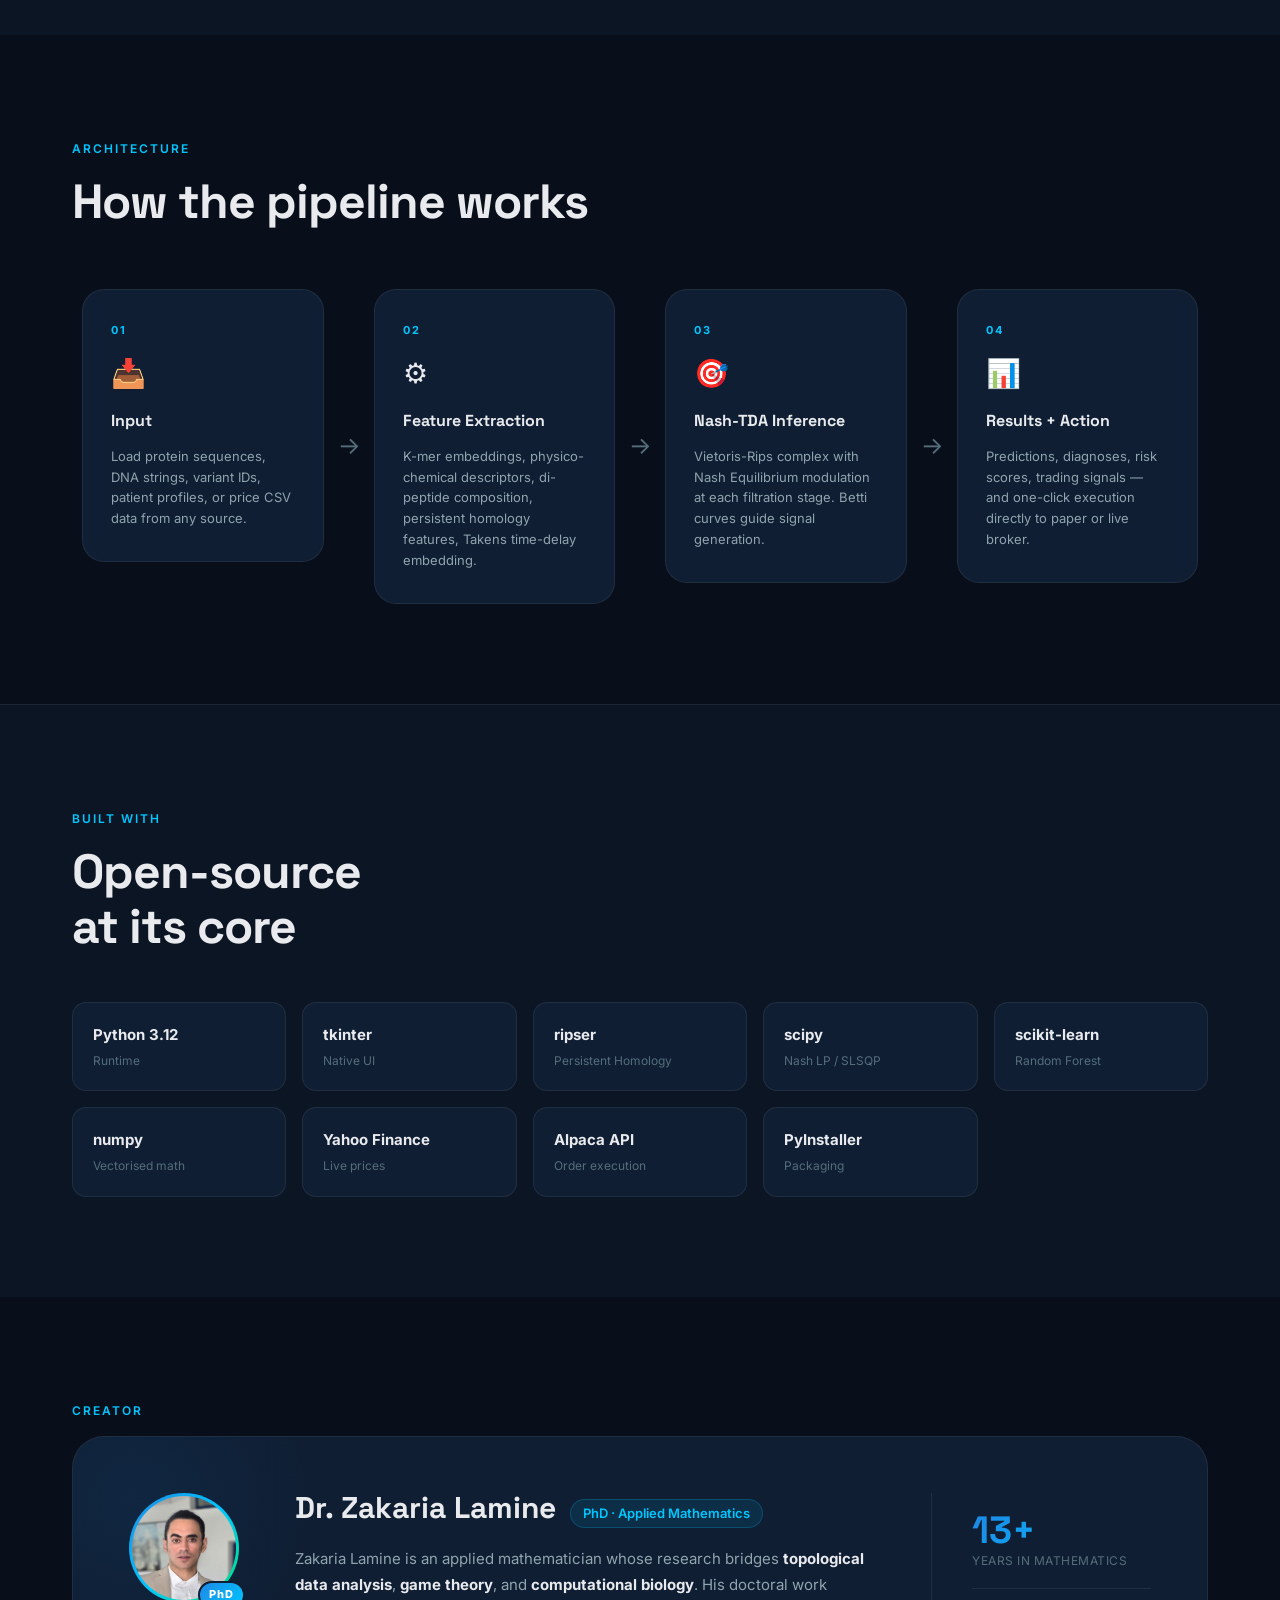
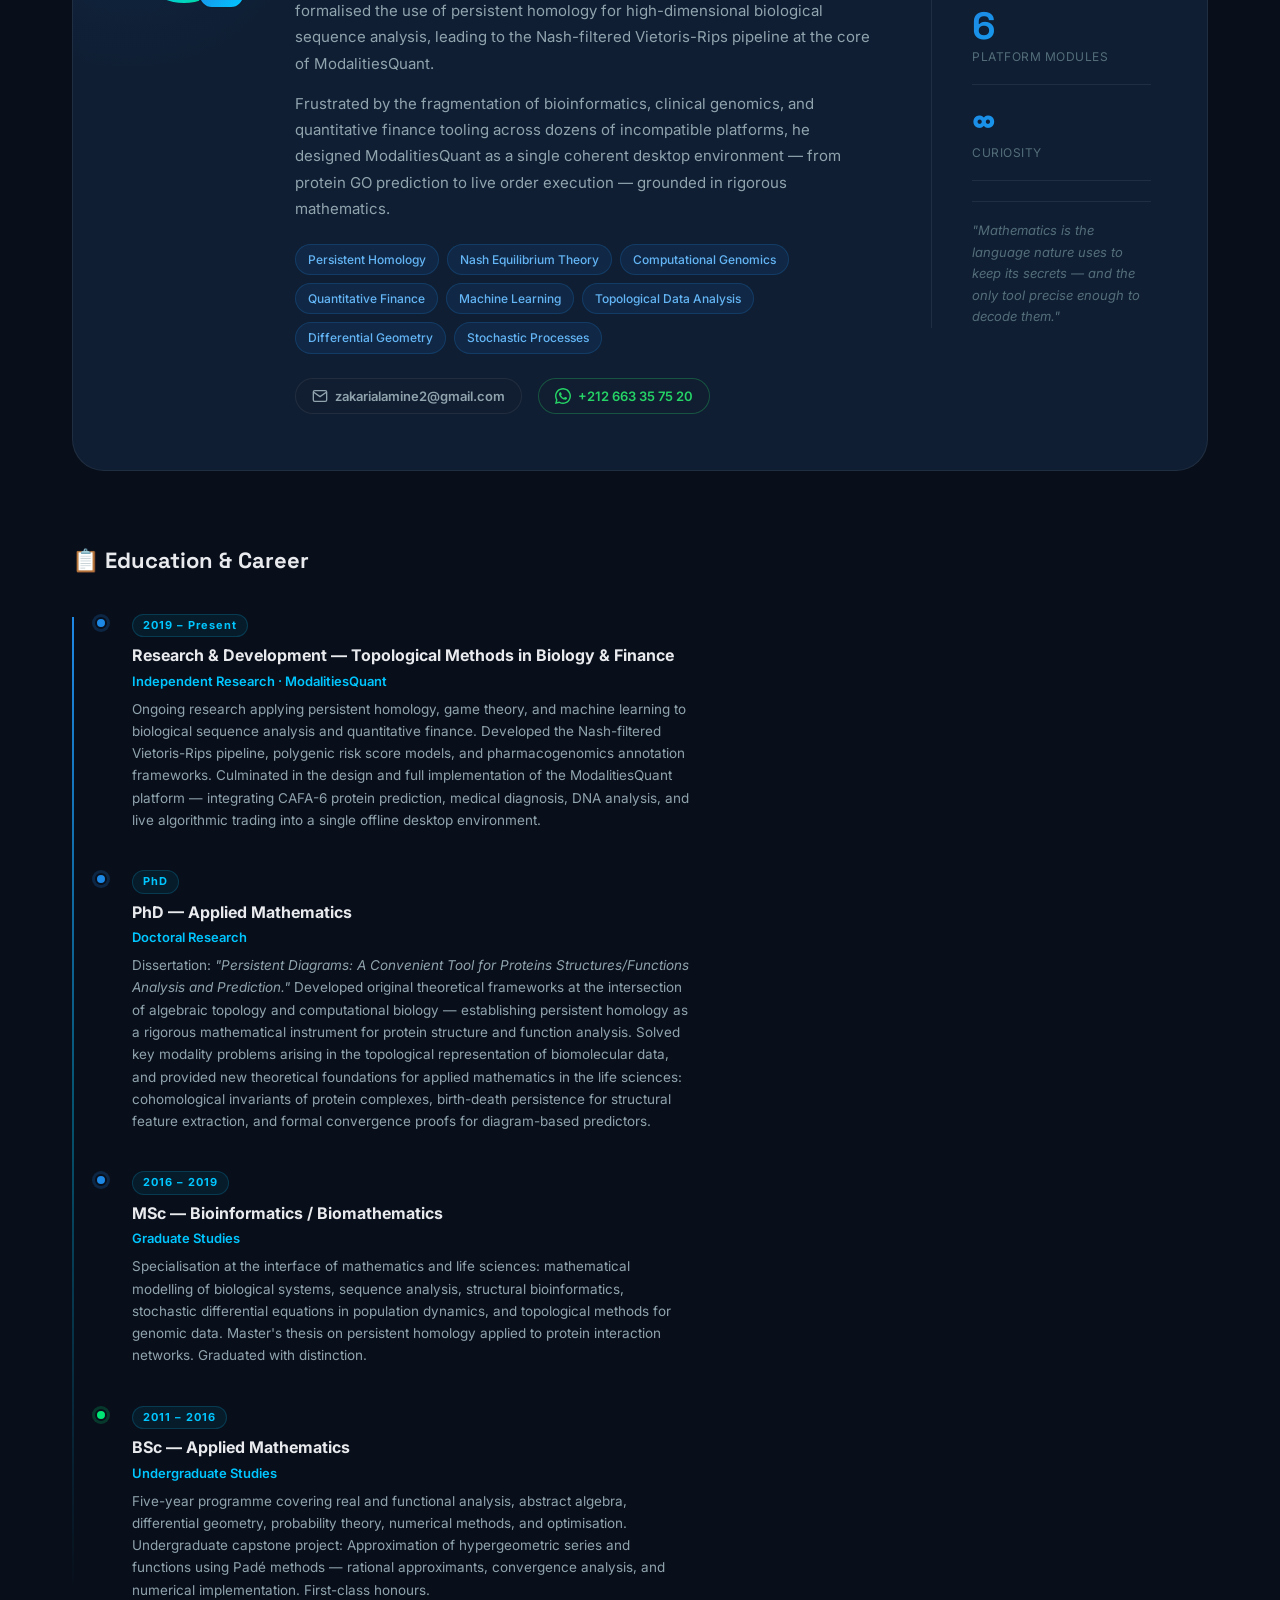
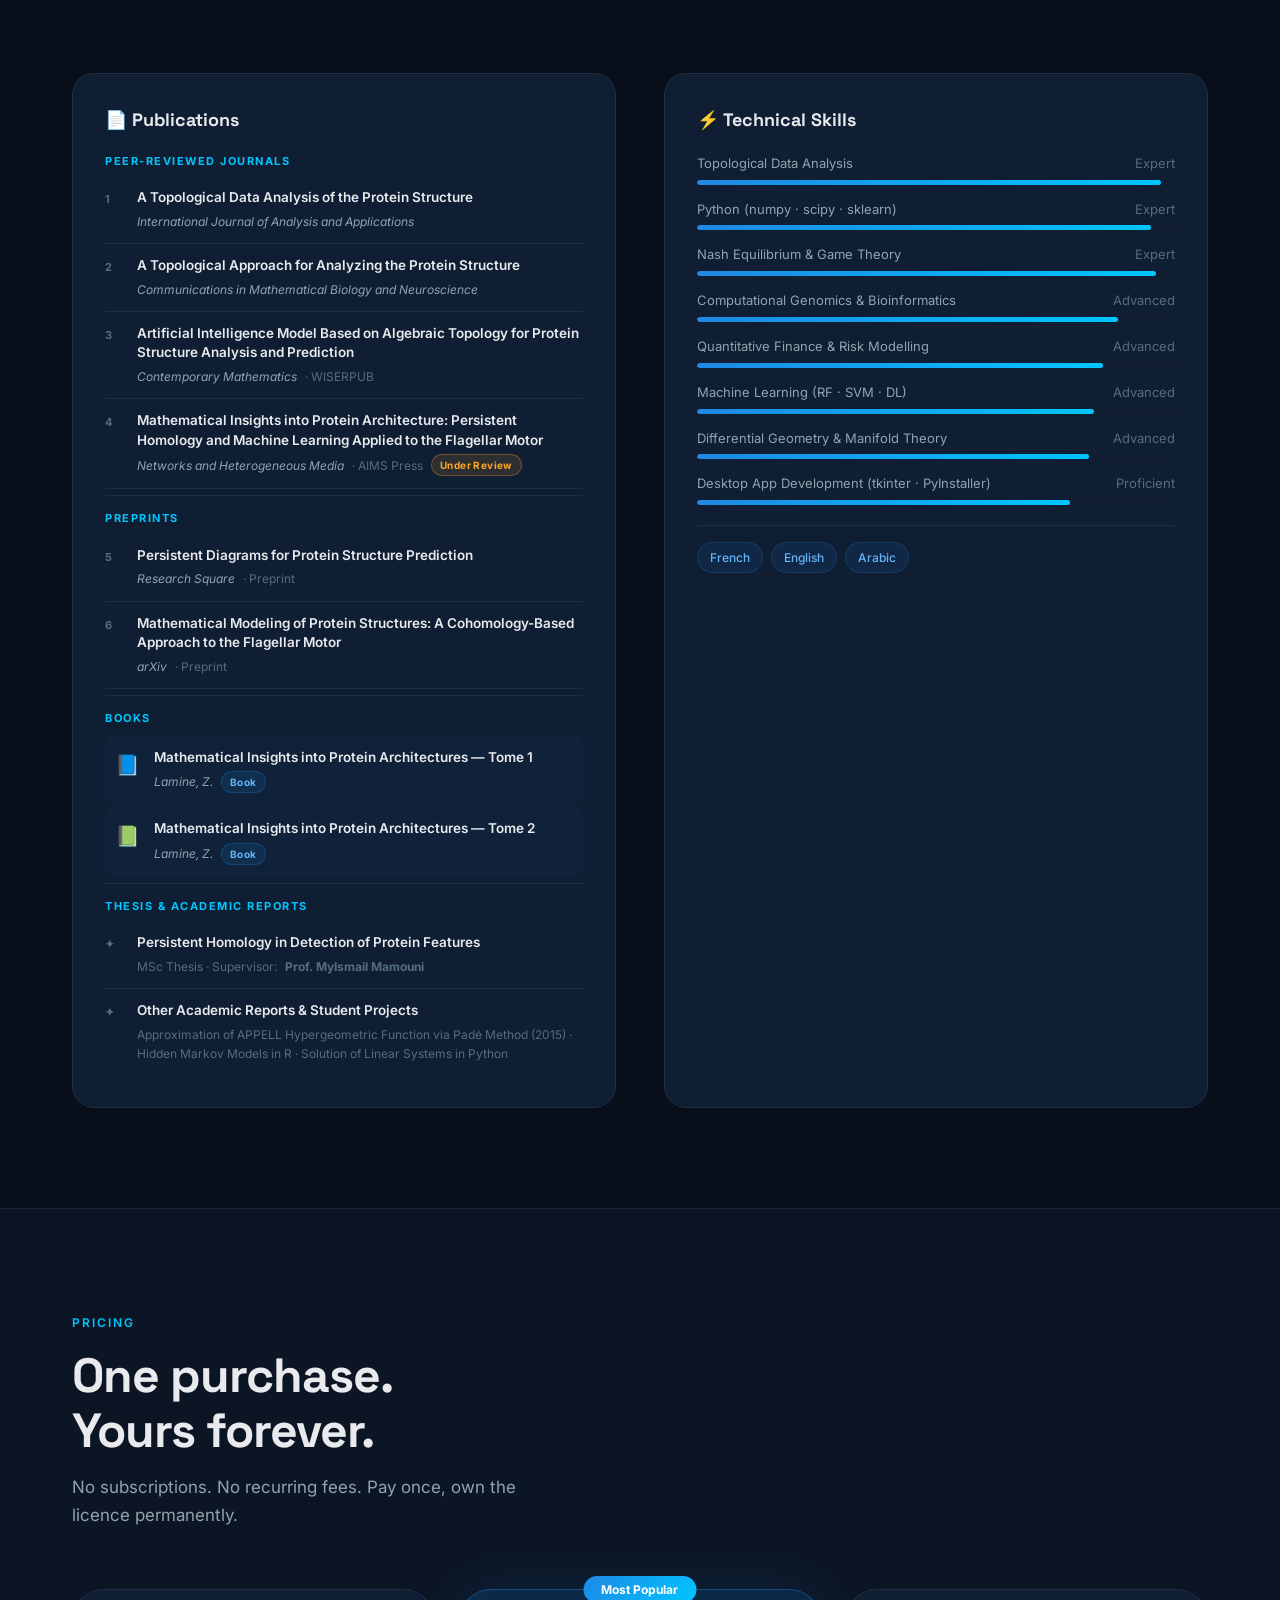
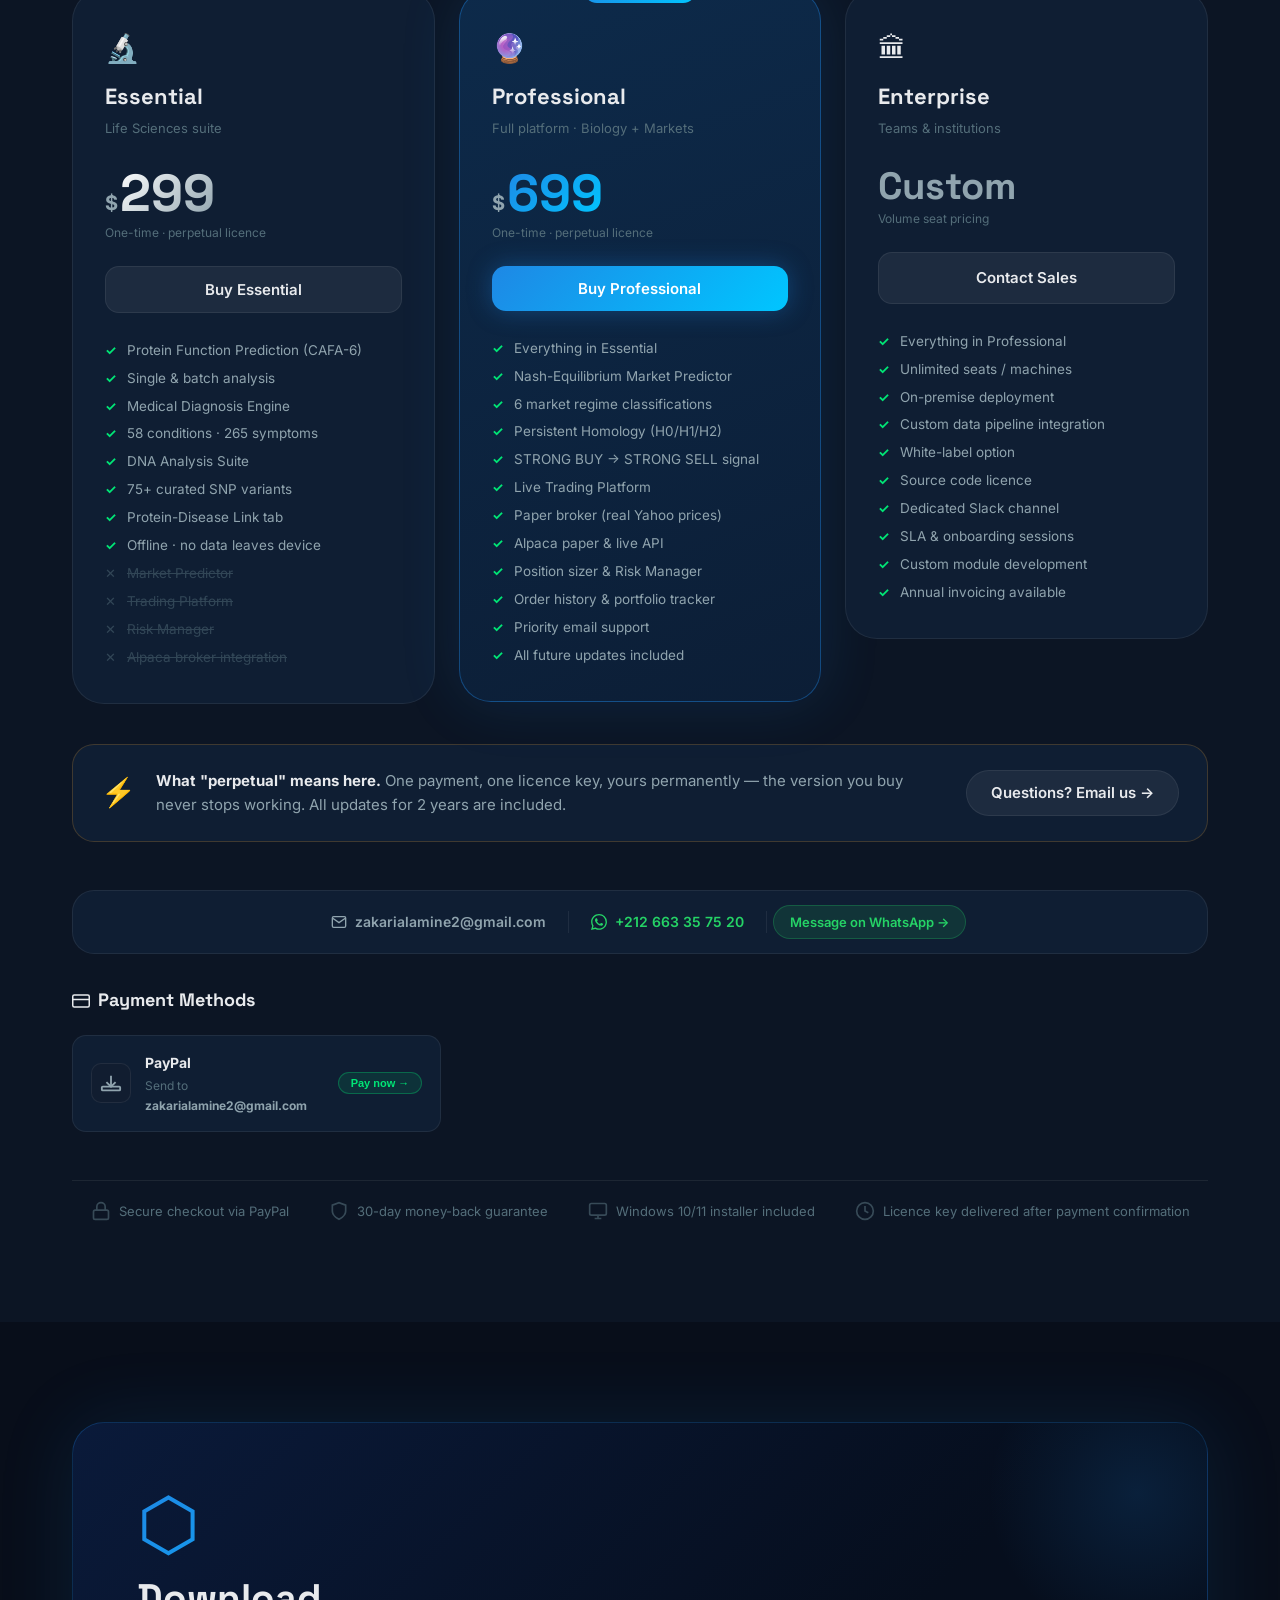
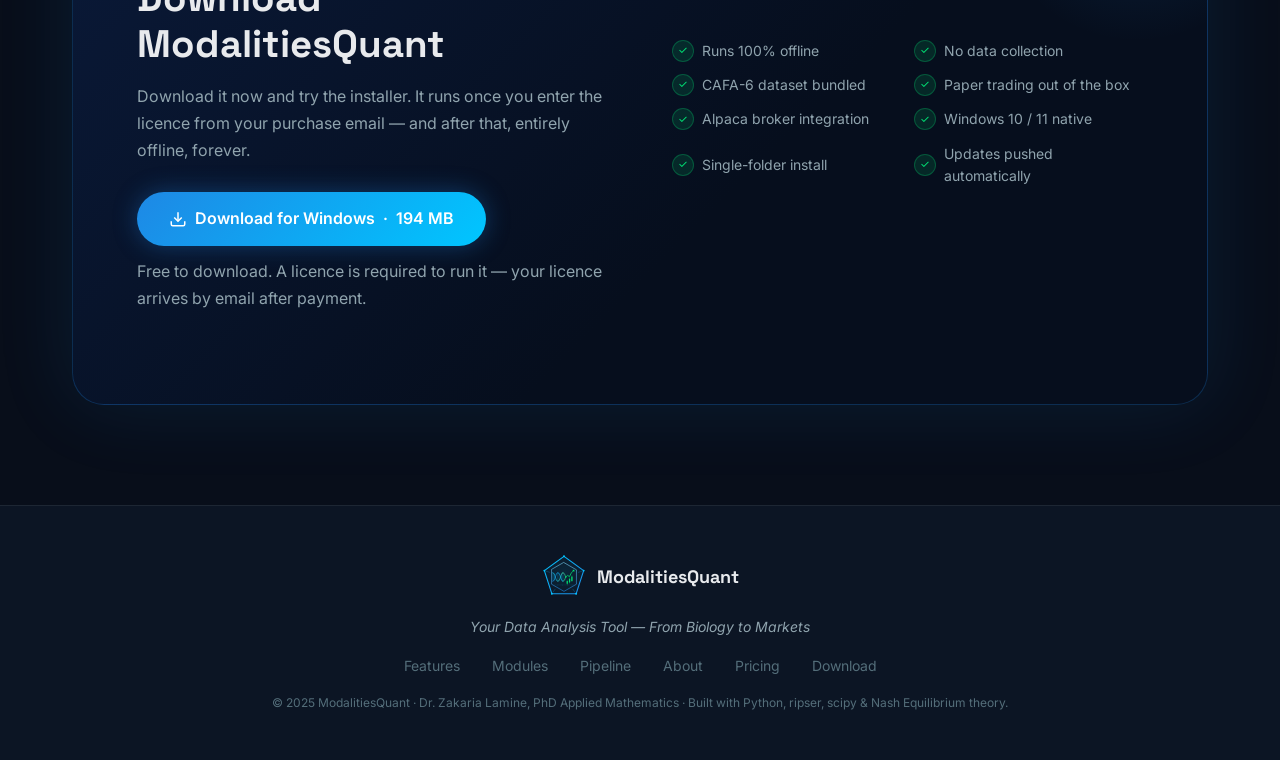
==== commit 3e909767: "Add favicon.ico, raster exports, and the script that renders them Safari and older browsers ignore a" ====
--- a/index.html
+++ b/index.html
@@ -5,8 +5,13 @@
   <meta name="viewport" content="width=device-width, initial-scale=1.0" />
   <title>ModalitiesQuant — Your Data Analysis Tool, From Biology to Markets</title>
   <meta name="description" content="A unified desktop platform combining protein function prediction, medical genomics, DNA analysis, and Nash-equilibrium market prediction into one powerful tool.">
+  <!-- Order matters. sizes="any" on the .ico tells browsers that understand SVG
+       to skip it and take the vector; Safari and older browsers ignore the SVG
+       line entirely and fall back to the .ico. iOS needs a PNG with an opaque
+       background — it composites the home-screen icon onto its own ground. -->
+  <link rel="icon" href="brand/favicon.ico" sizes="any" />
   <link rel="icon" href="brand/favicon.svg" type="image/svg+xml" />
-  <link rel="apple-touch-icon" href="brand/logo.svg" />
+  <link rel="apple-touch-icon" href="brand/apple-touch-icon.png" />
   <link rel="stylesheet" href="styles.css" />
   <link rel="preconnect" href="https://fonts.googleapis.com">
   <link href="https://fonts.googleapis.com/css2?family=Inter:wght@300;400;500;600;700;900&family=Space+Grotesk:wght@400;500;700&display=swap" rel="stylesheet">
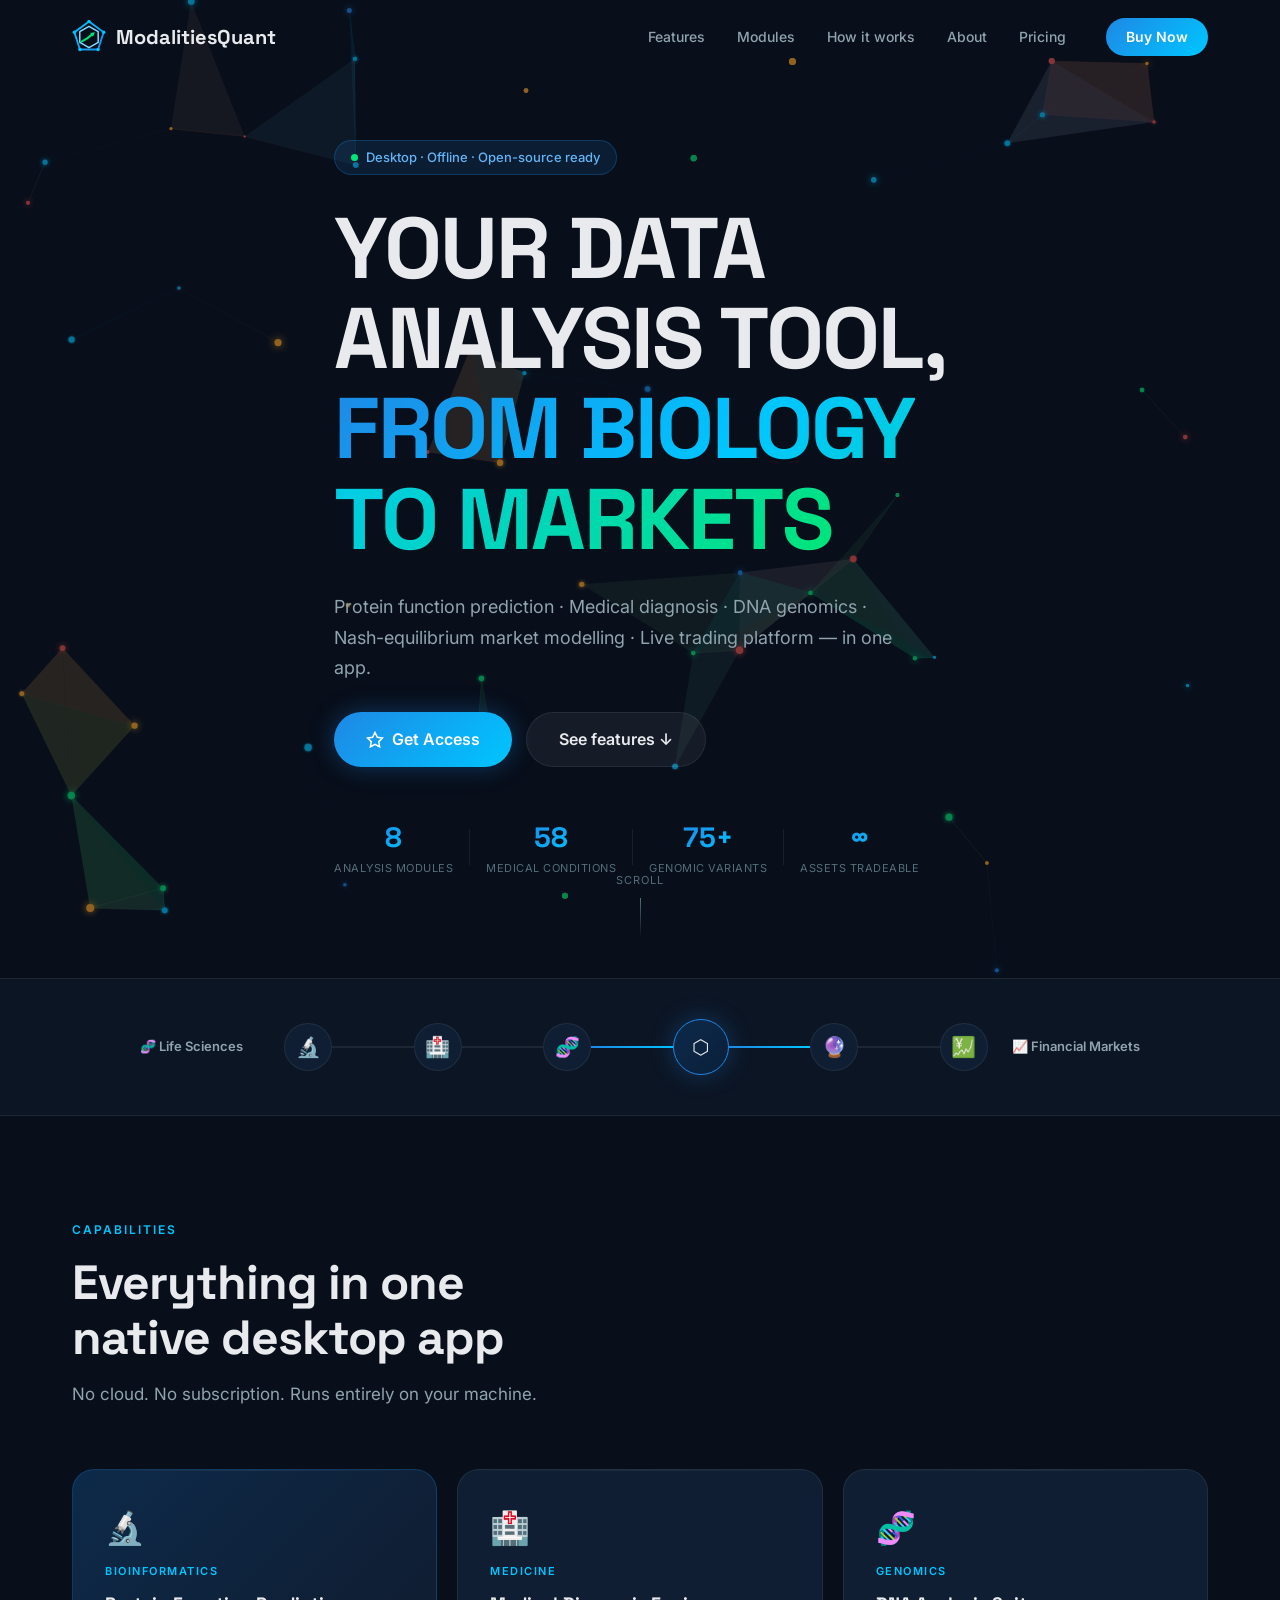
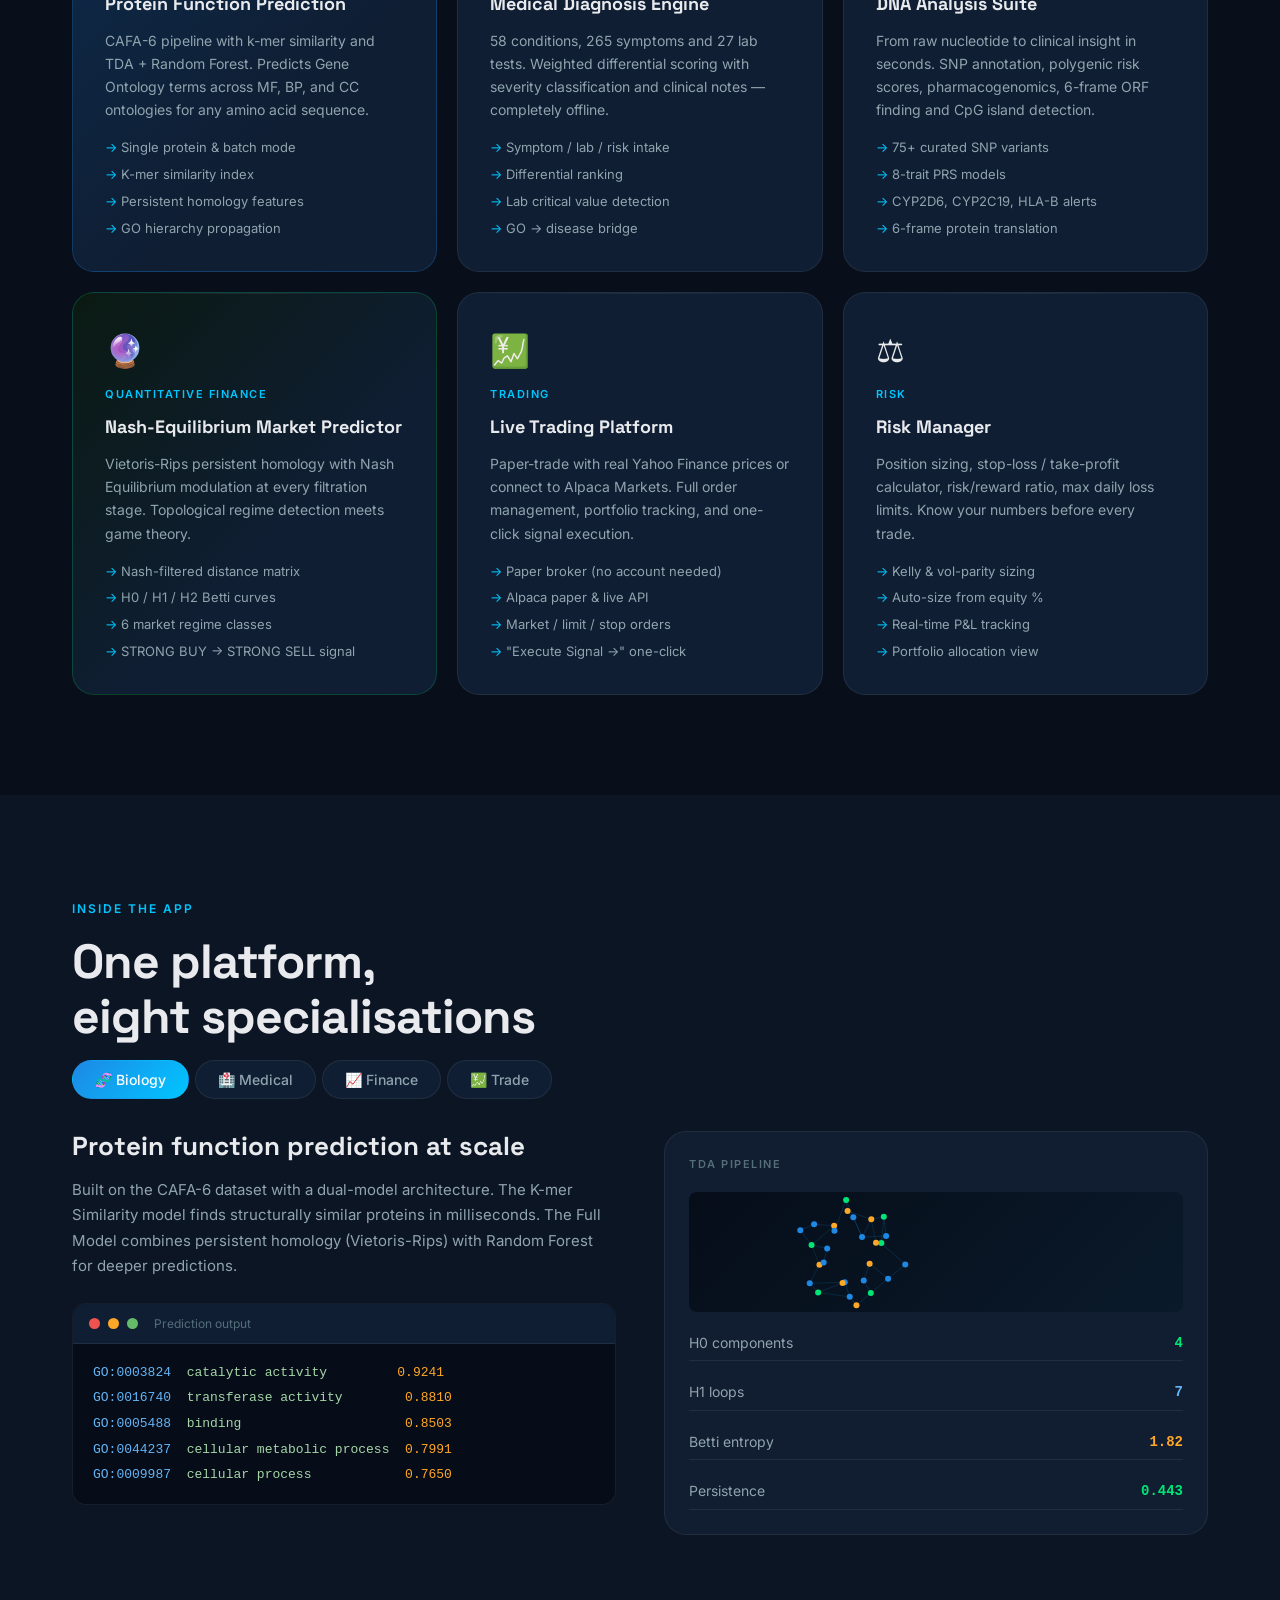
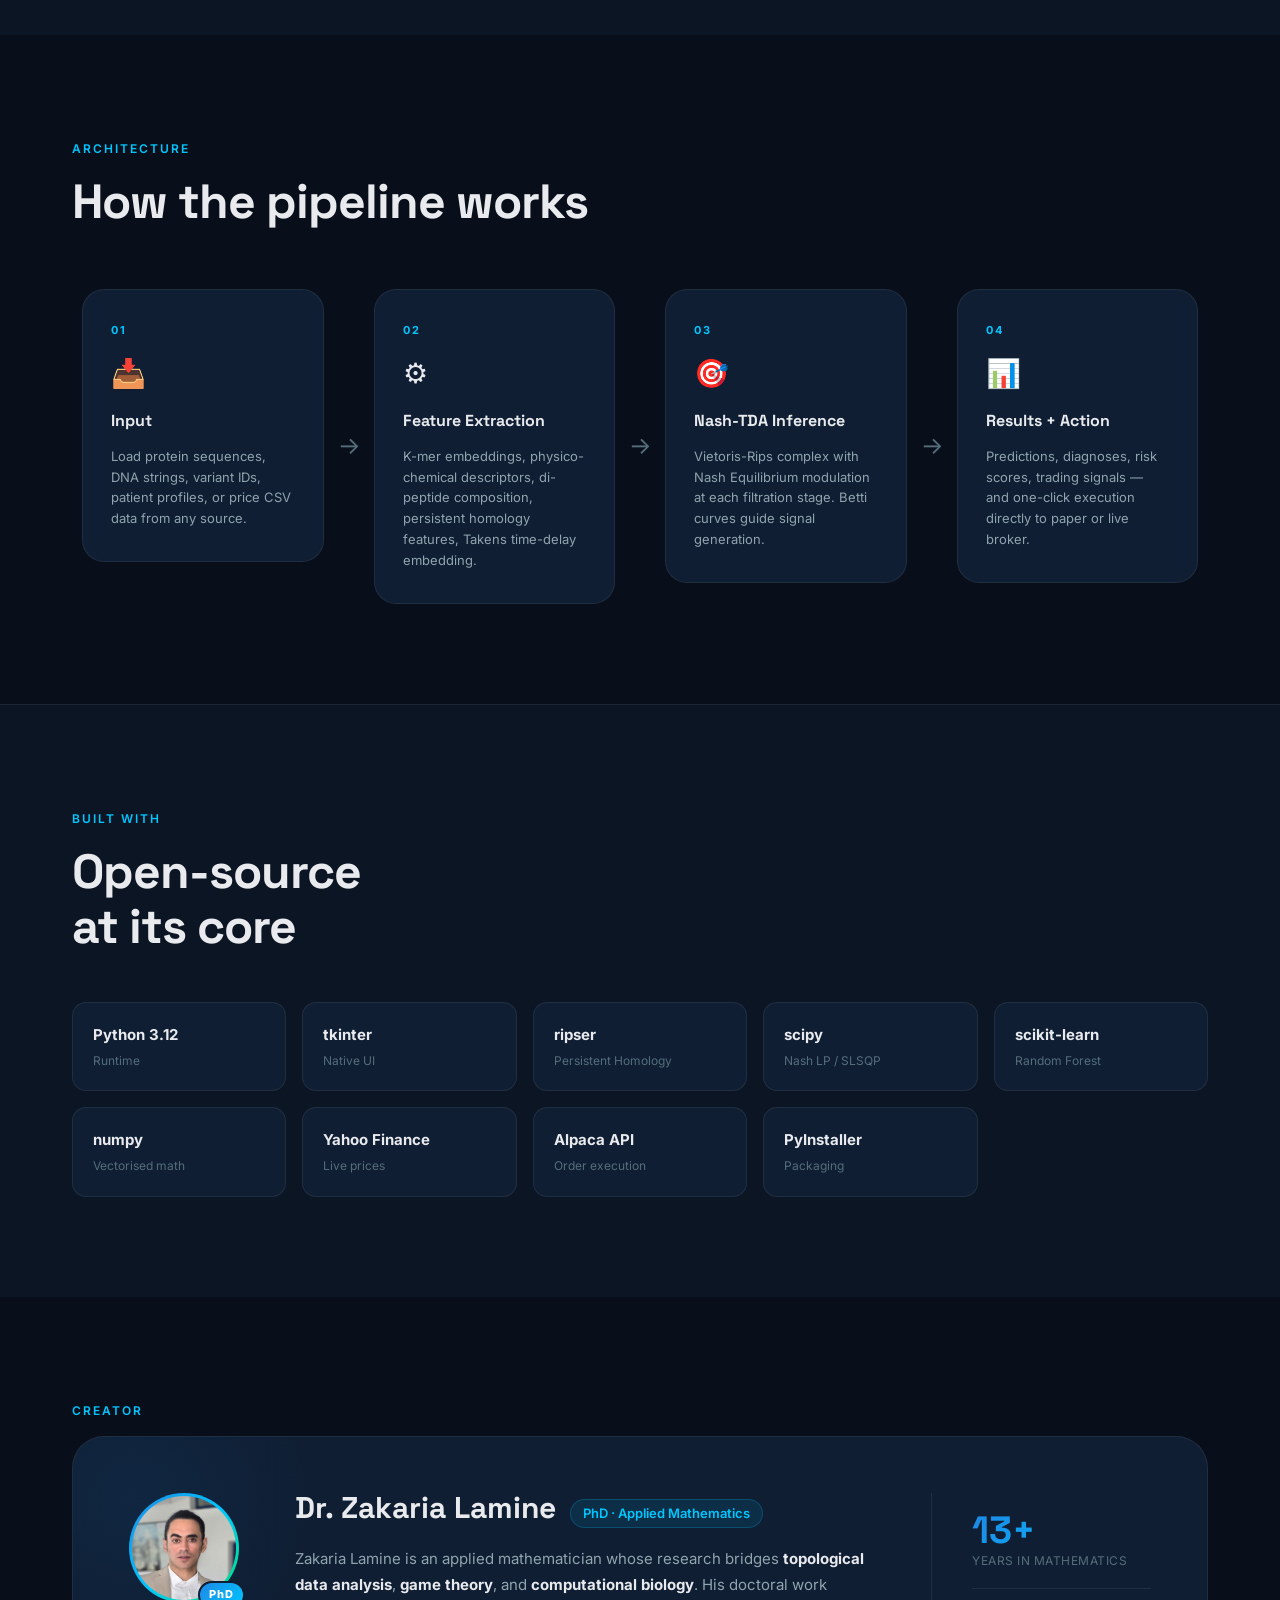
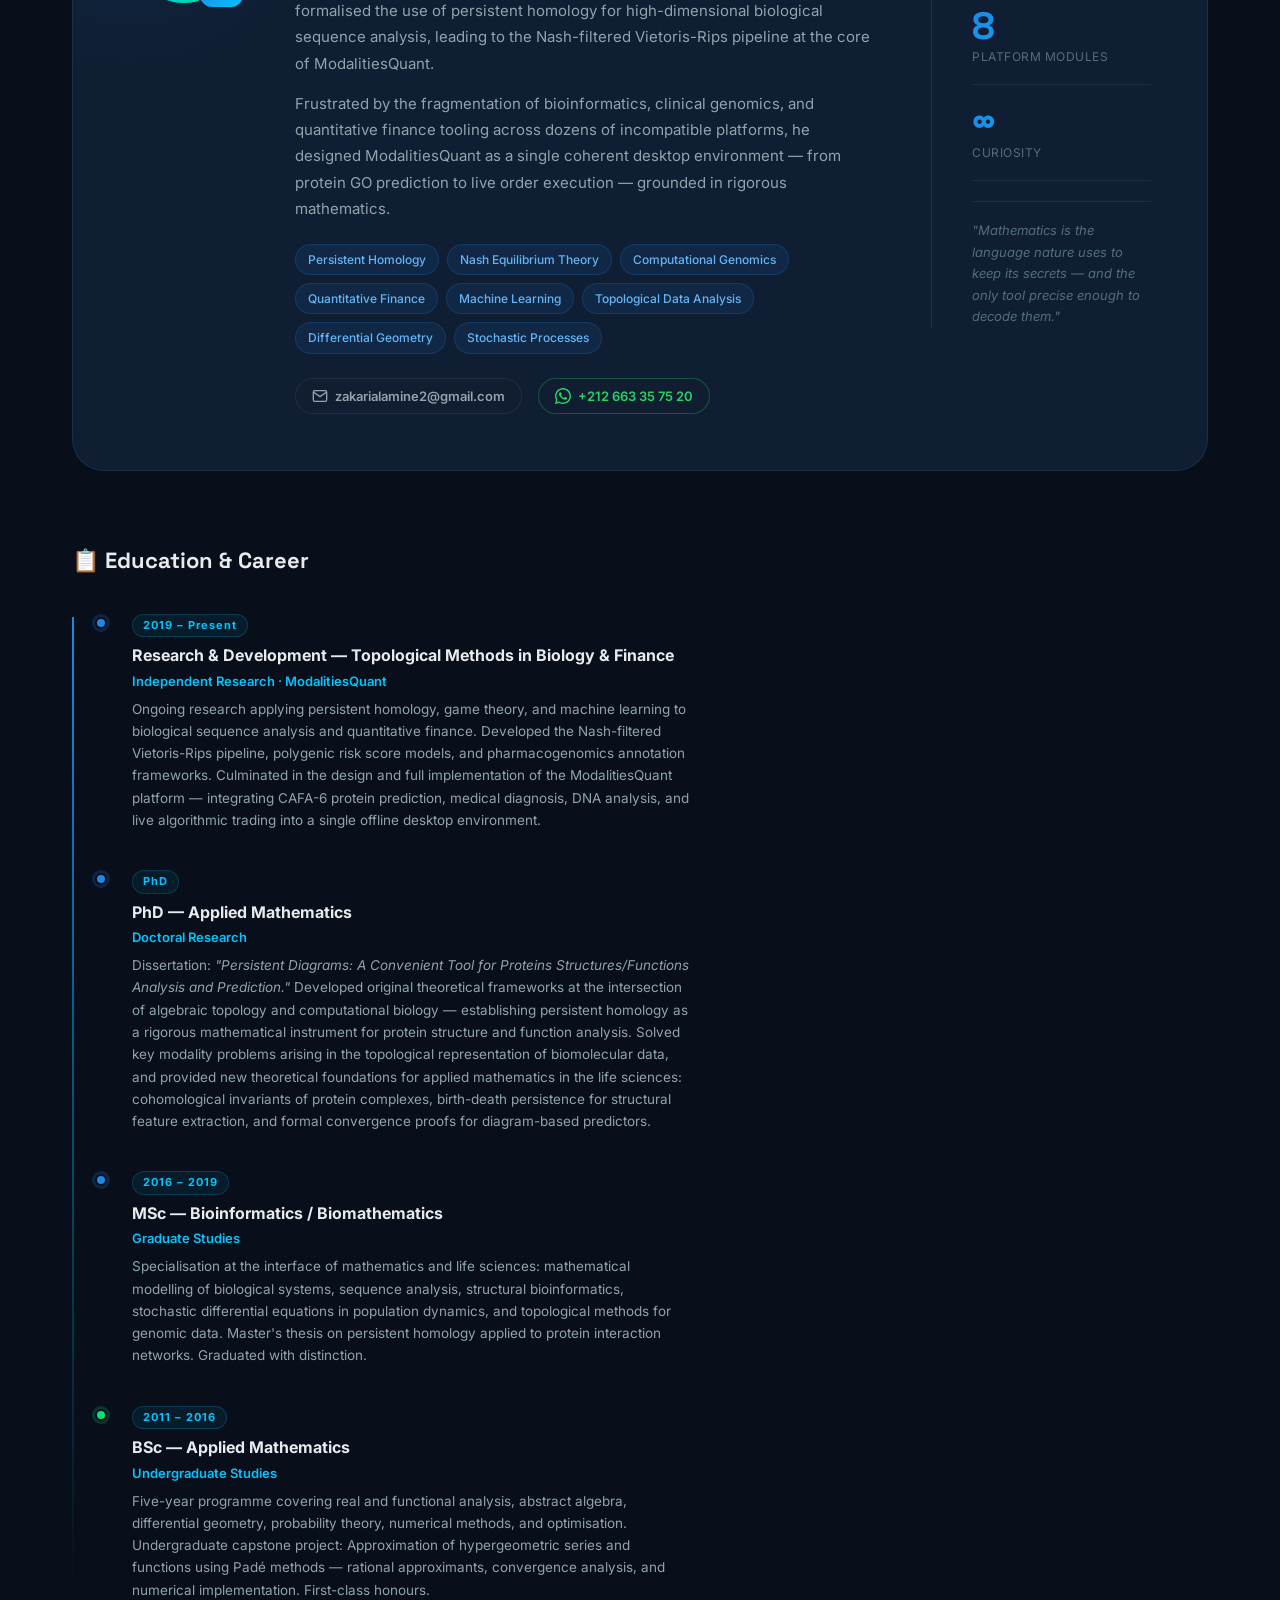
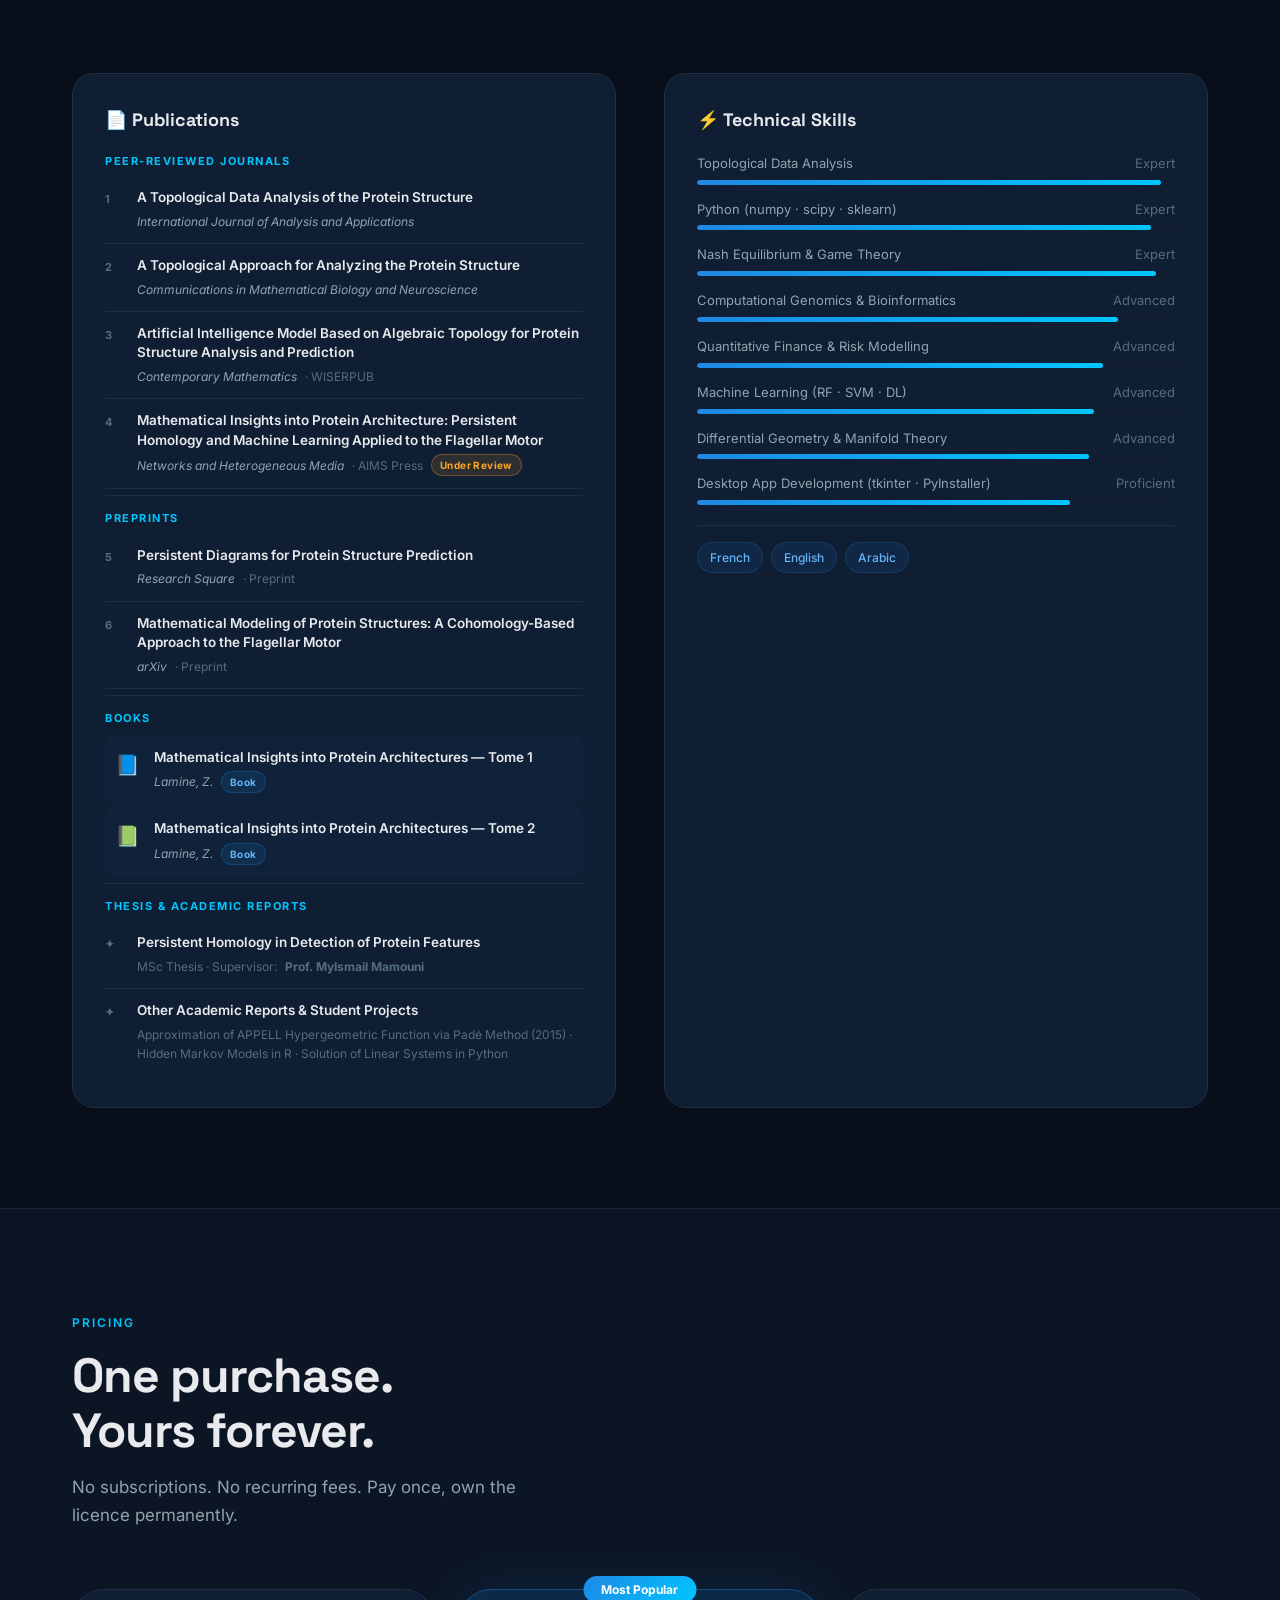
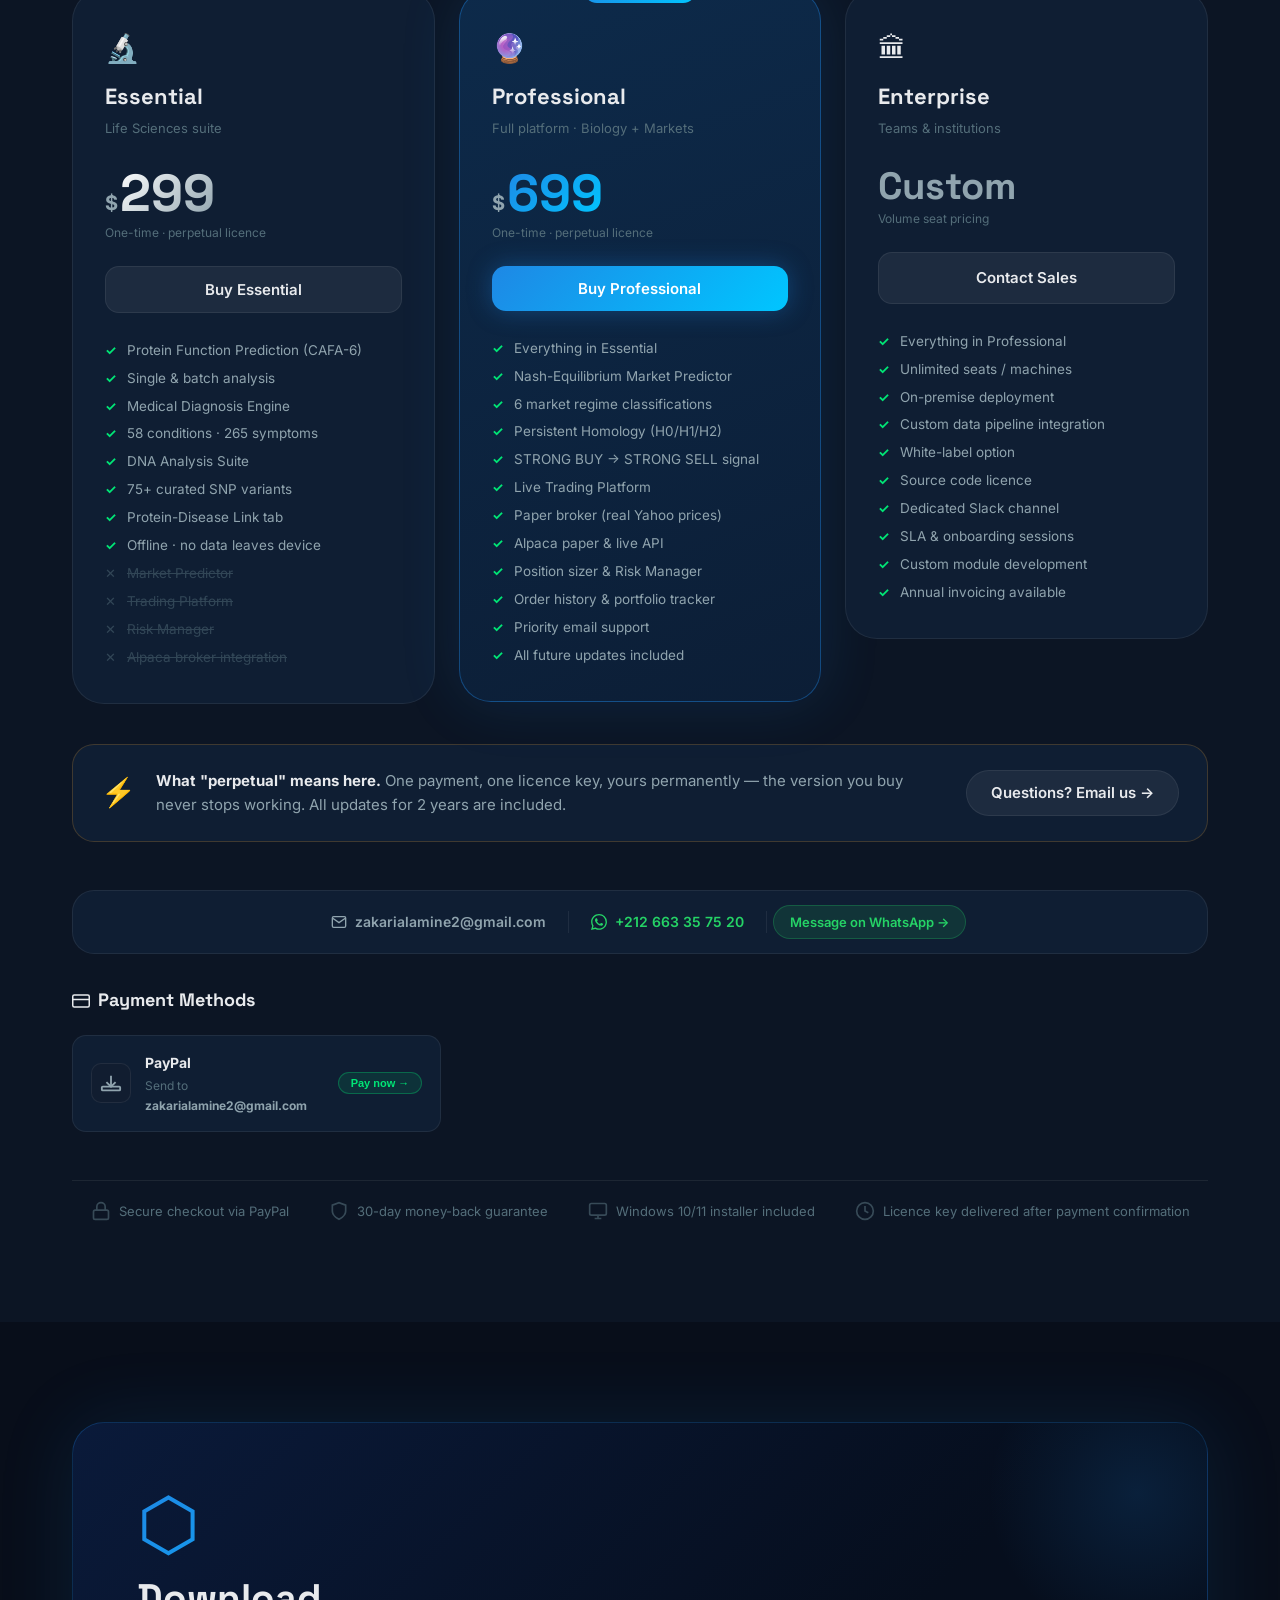
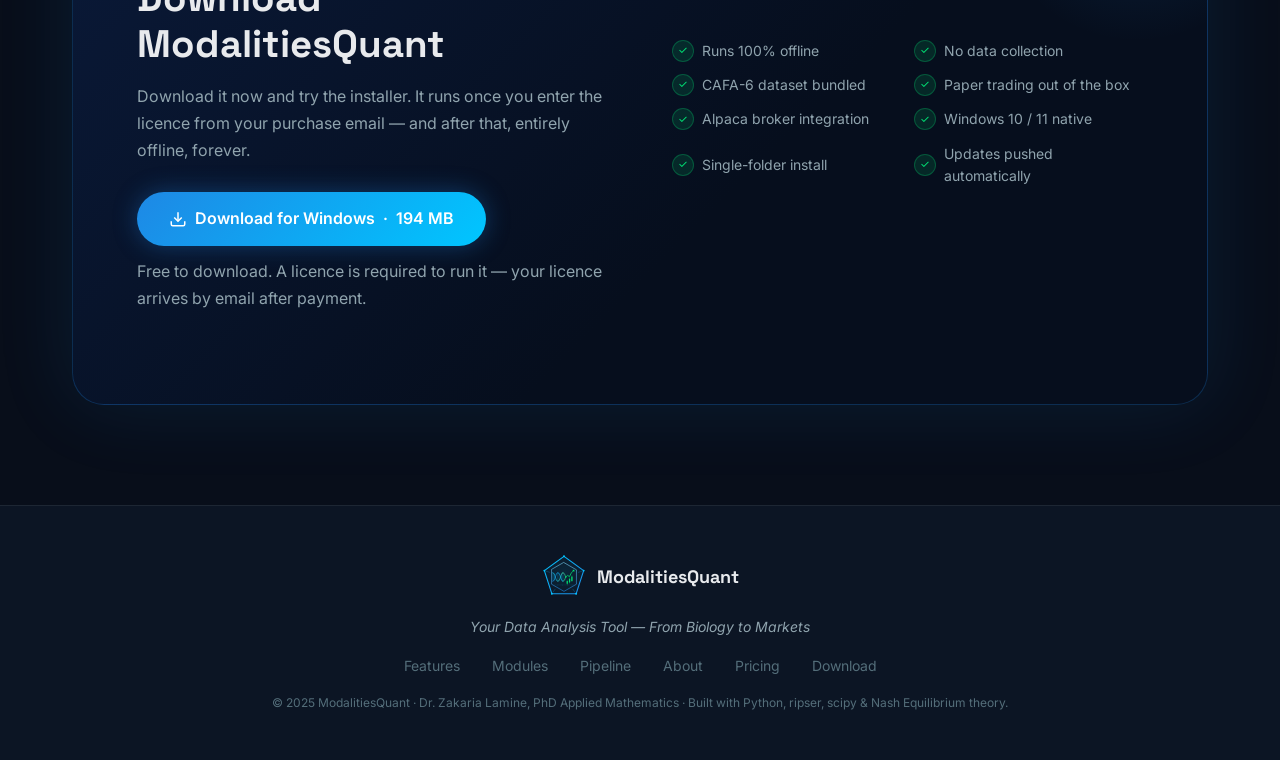
==== commit 068fdff3: "Correct the module and condition counts on the site The hero said 6 analysis modules in the HTML and" ====
--- a/index.html
+++ b/index.html
@@ -63,9 +63,12 @@
       <a href="#features" class="btn btn-ghost btn-lg">See features ↓</a>
     </div>
     <div class="hero-stats">
-      <div class="stat"><span class="stat-num">6</span><span class="stat-lbl">Analysis modules</span></div>
+      <!-- These are the values a visitor sees with JavaScript off, and what a
+           link preview or crawler scrapes. out_script.js animates the same
+           elements to [8, 58, 75+], so any edit here has to match that array. -->
+      <div class="stat"><span class="stat-num">8</span><span class="stat-lbl">Analysis modules</span></div>
       <div class="stat-divider"></div>
-      <div class="stat"><span class="stat-num">58+</span><span class="stat-lbl">Medical conditions</span></div>
+      <div class="stat"><span class="stat-num">58</span><span class="stat-lbl">Medical conditions</span></div>
       <div class="stat-divider"></div>
       <div class="stat"><span class="stat-num">75+</span><span class="stat-lbl">Genomic variants</span></div>
       <div class="stat-divider"></div>
@@ -476,7 +479,7 @@
           <span class="astat-lbl">Years in mathematics</span>
         </div>
         <div class="astat">
-          <span class="astat-num">6</span>
+          <span class="astat-num">8</span>
           <span class="astat-lbl">Platform modules</span>
         </div>
         <div class="astat">
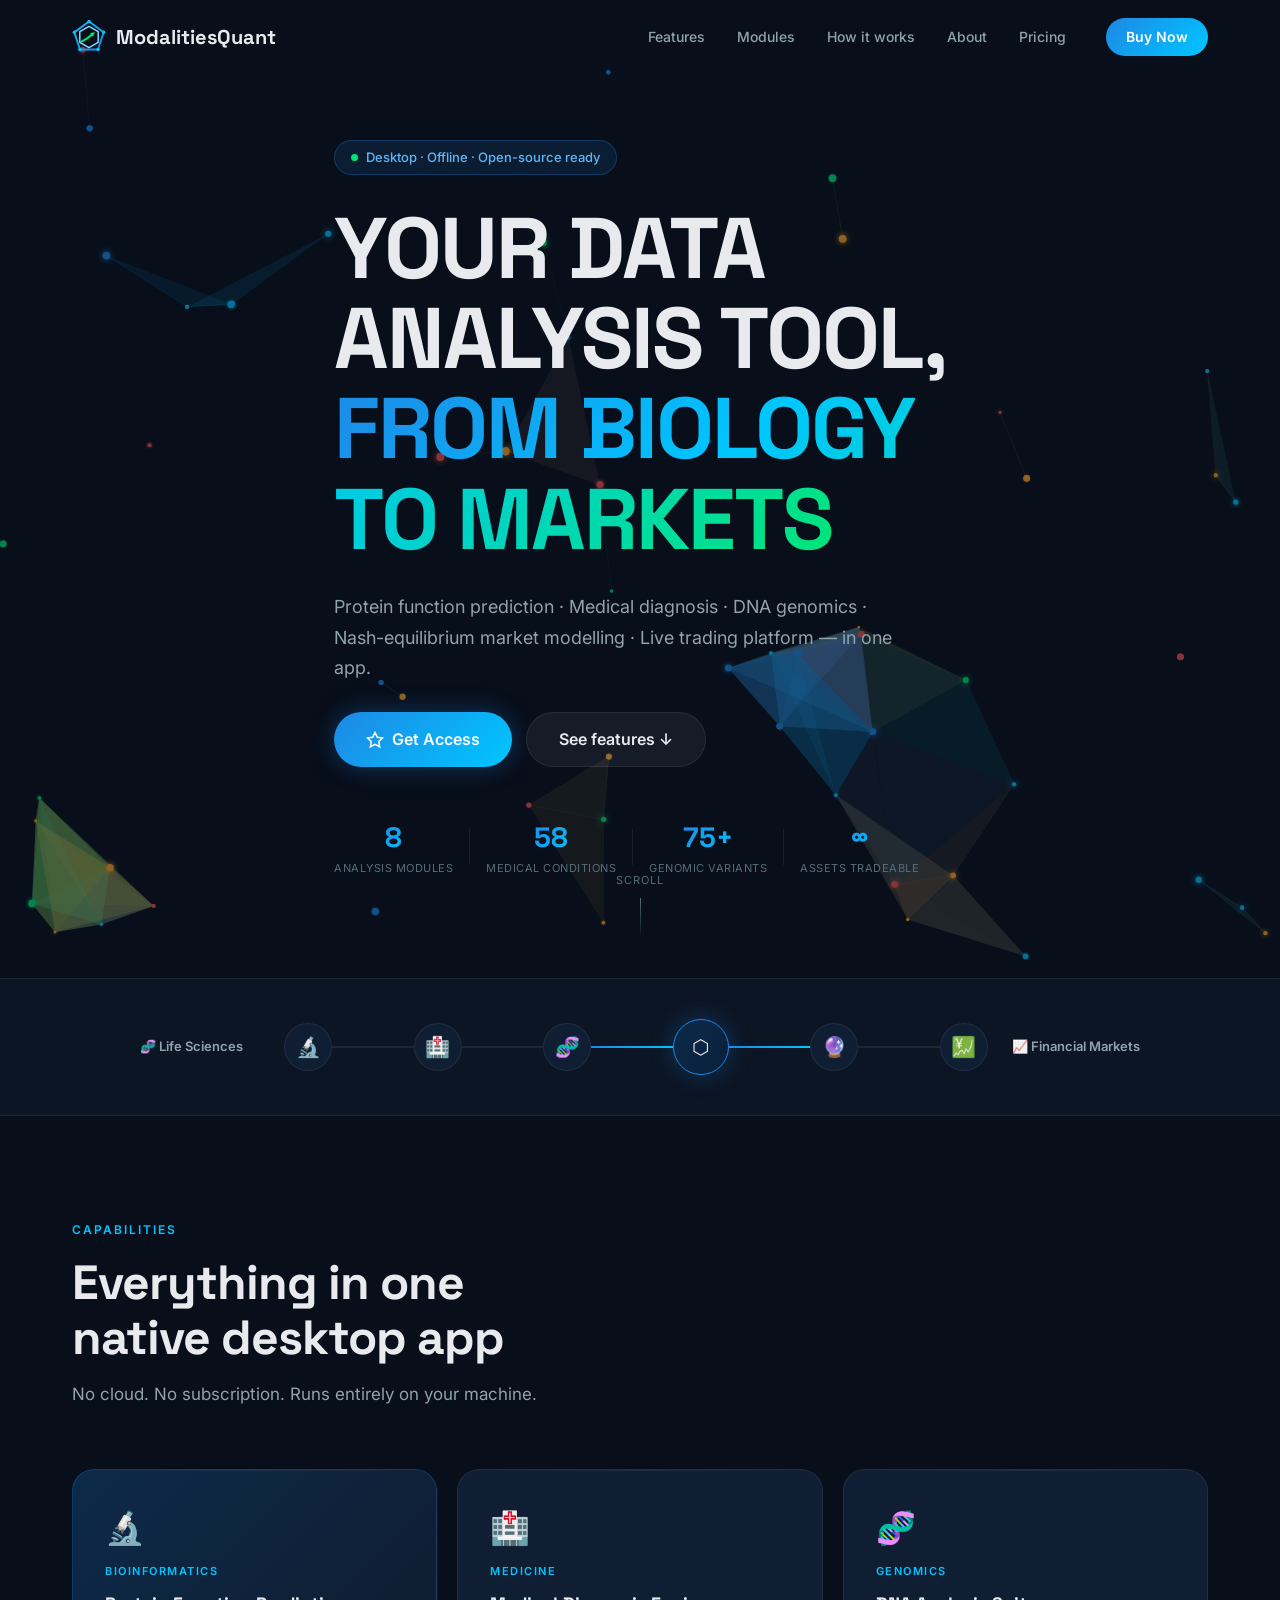
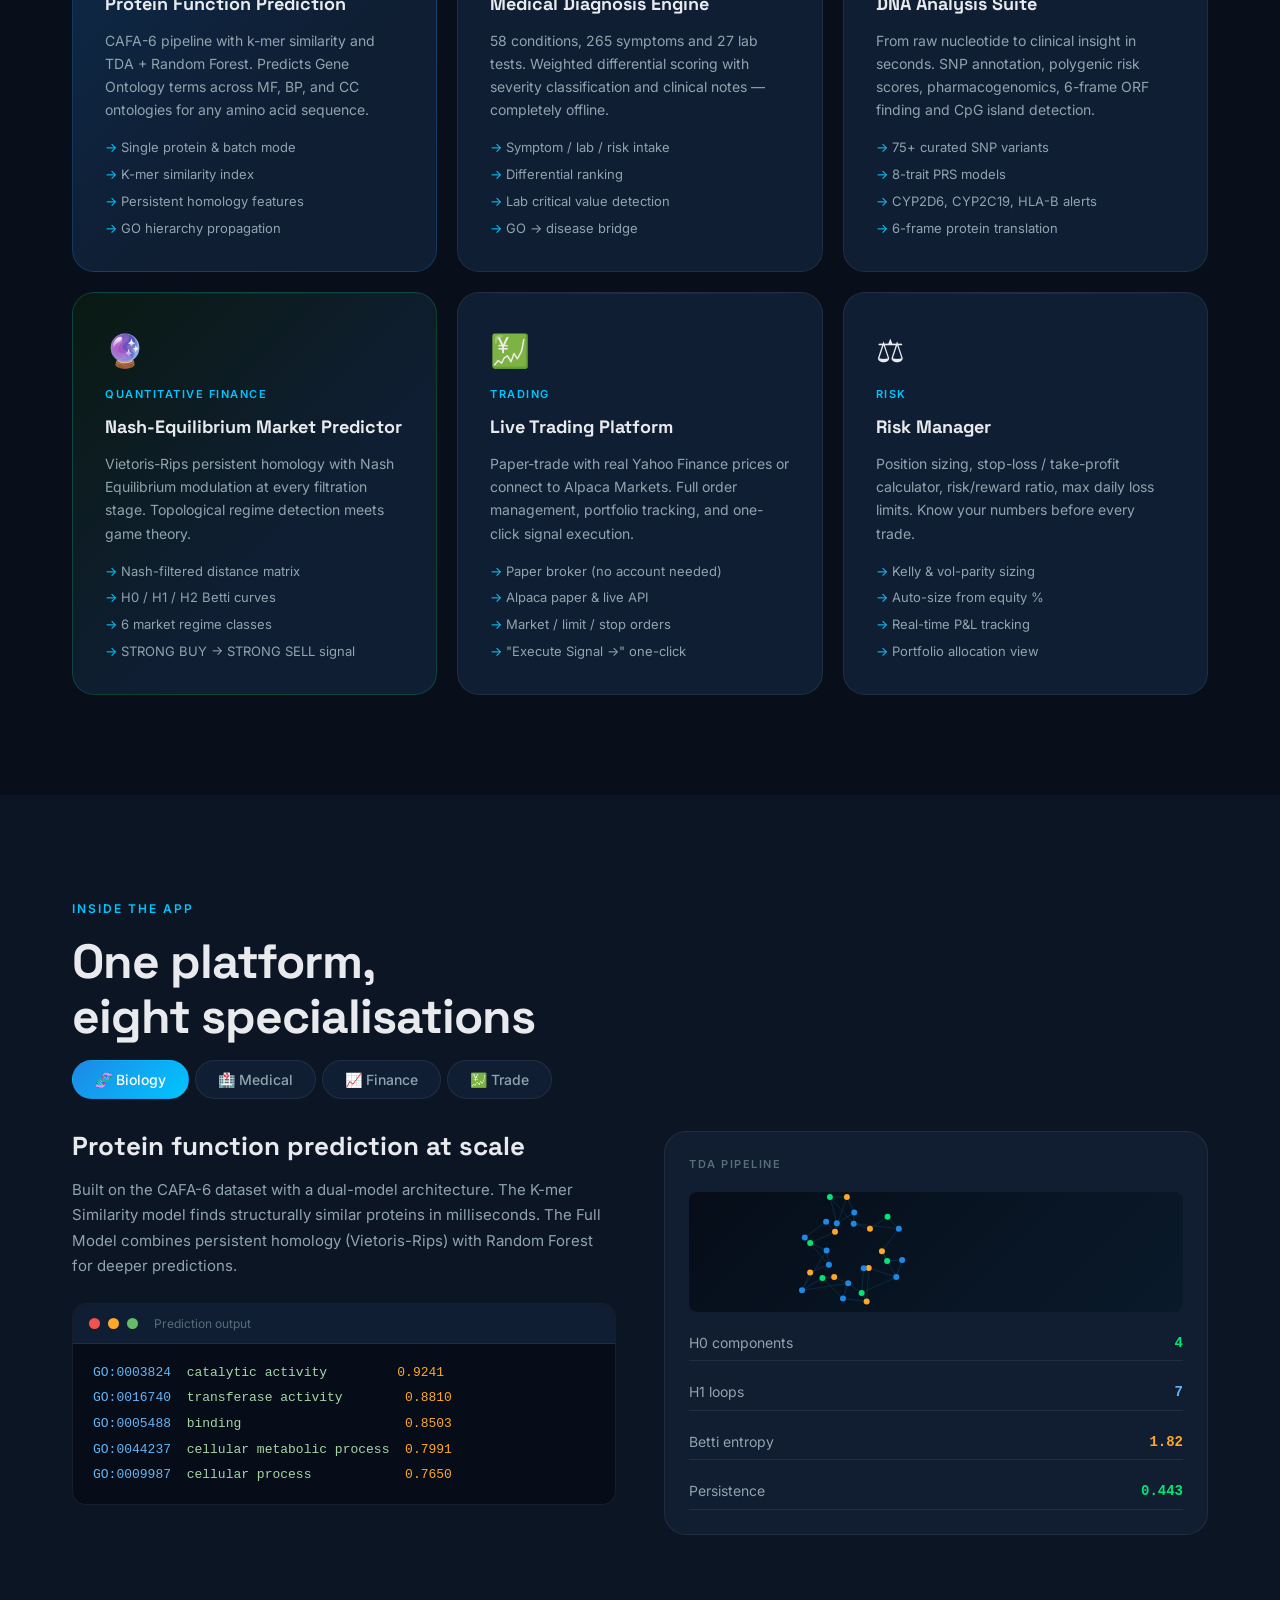
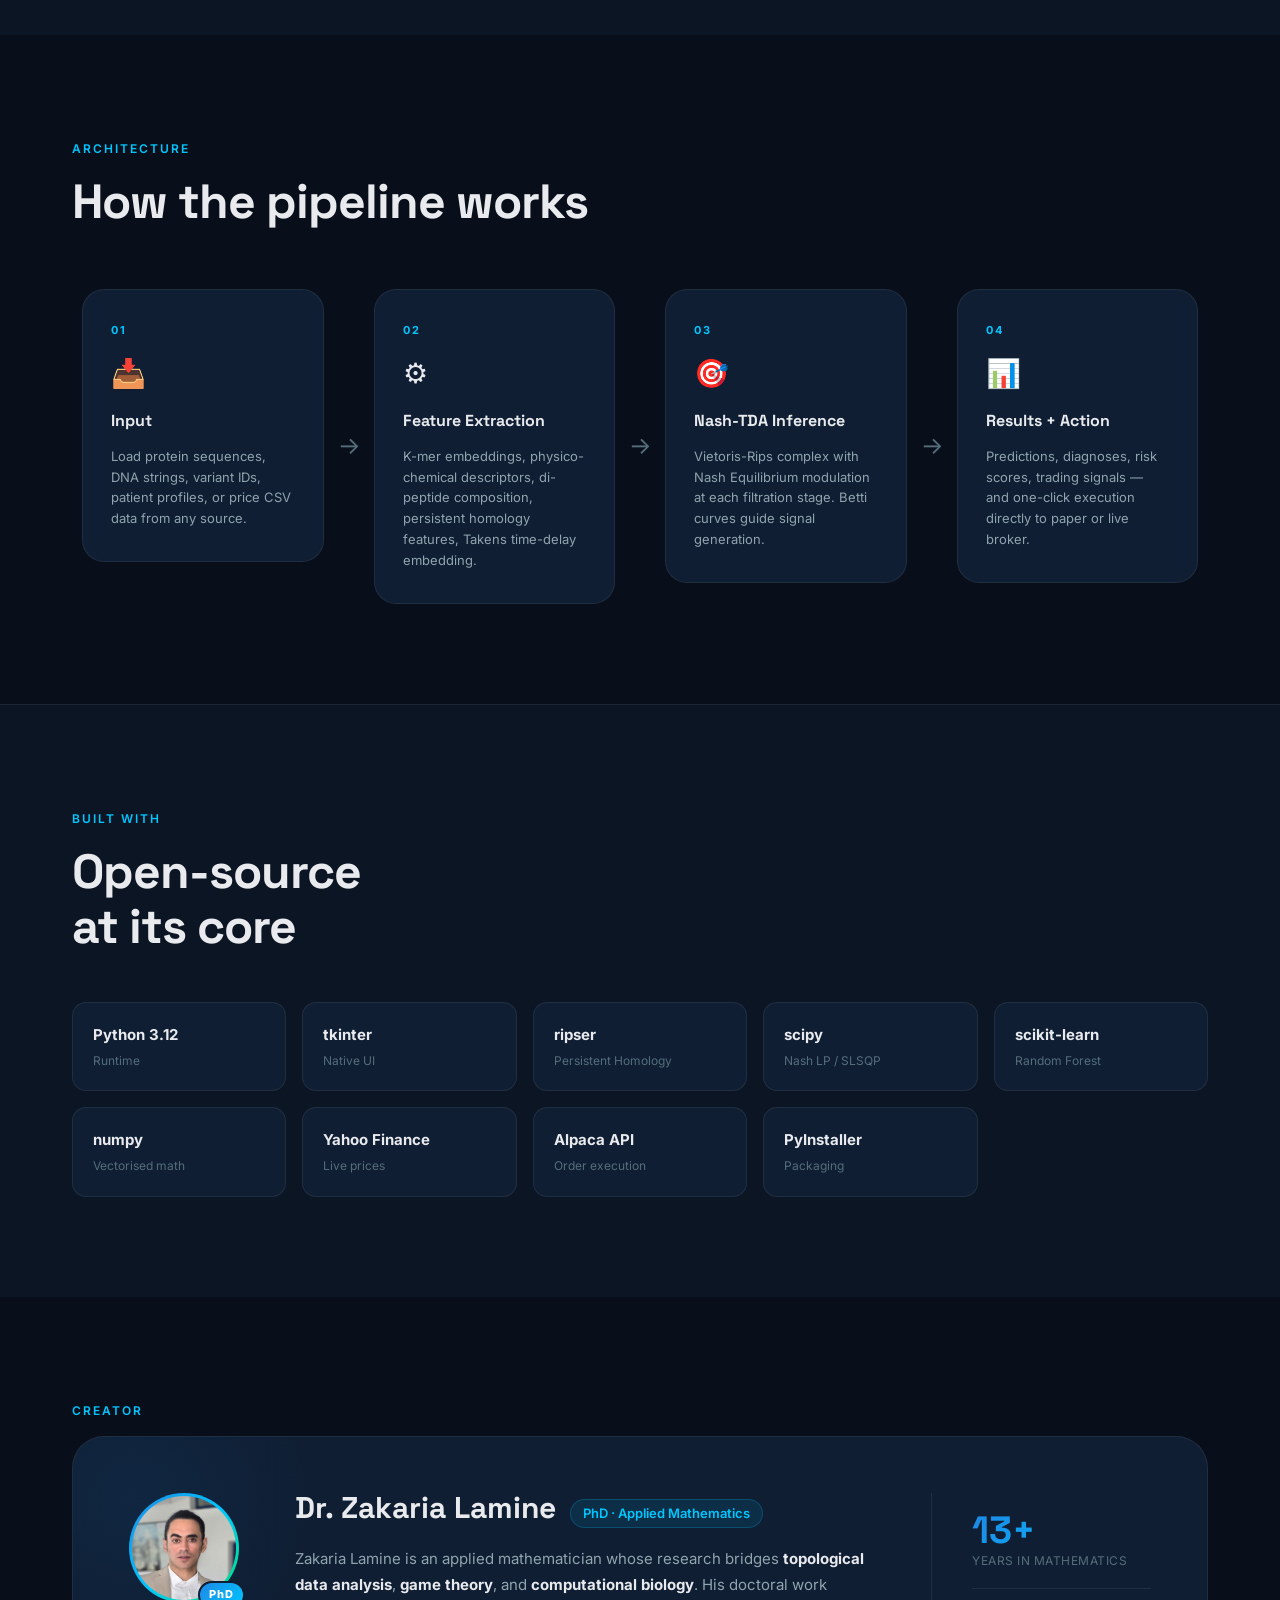
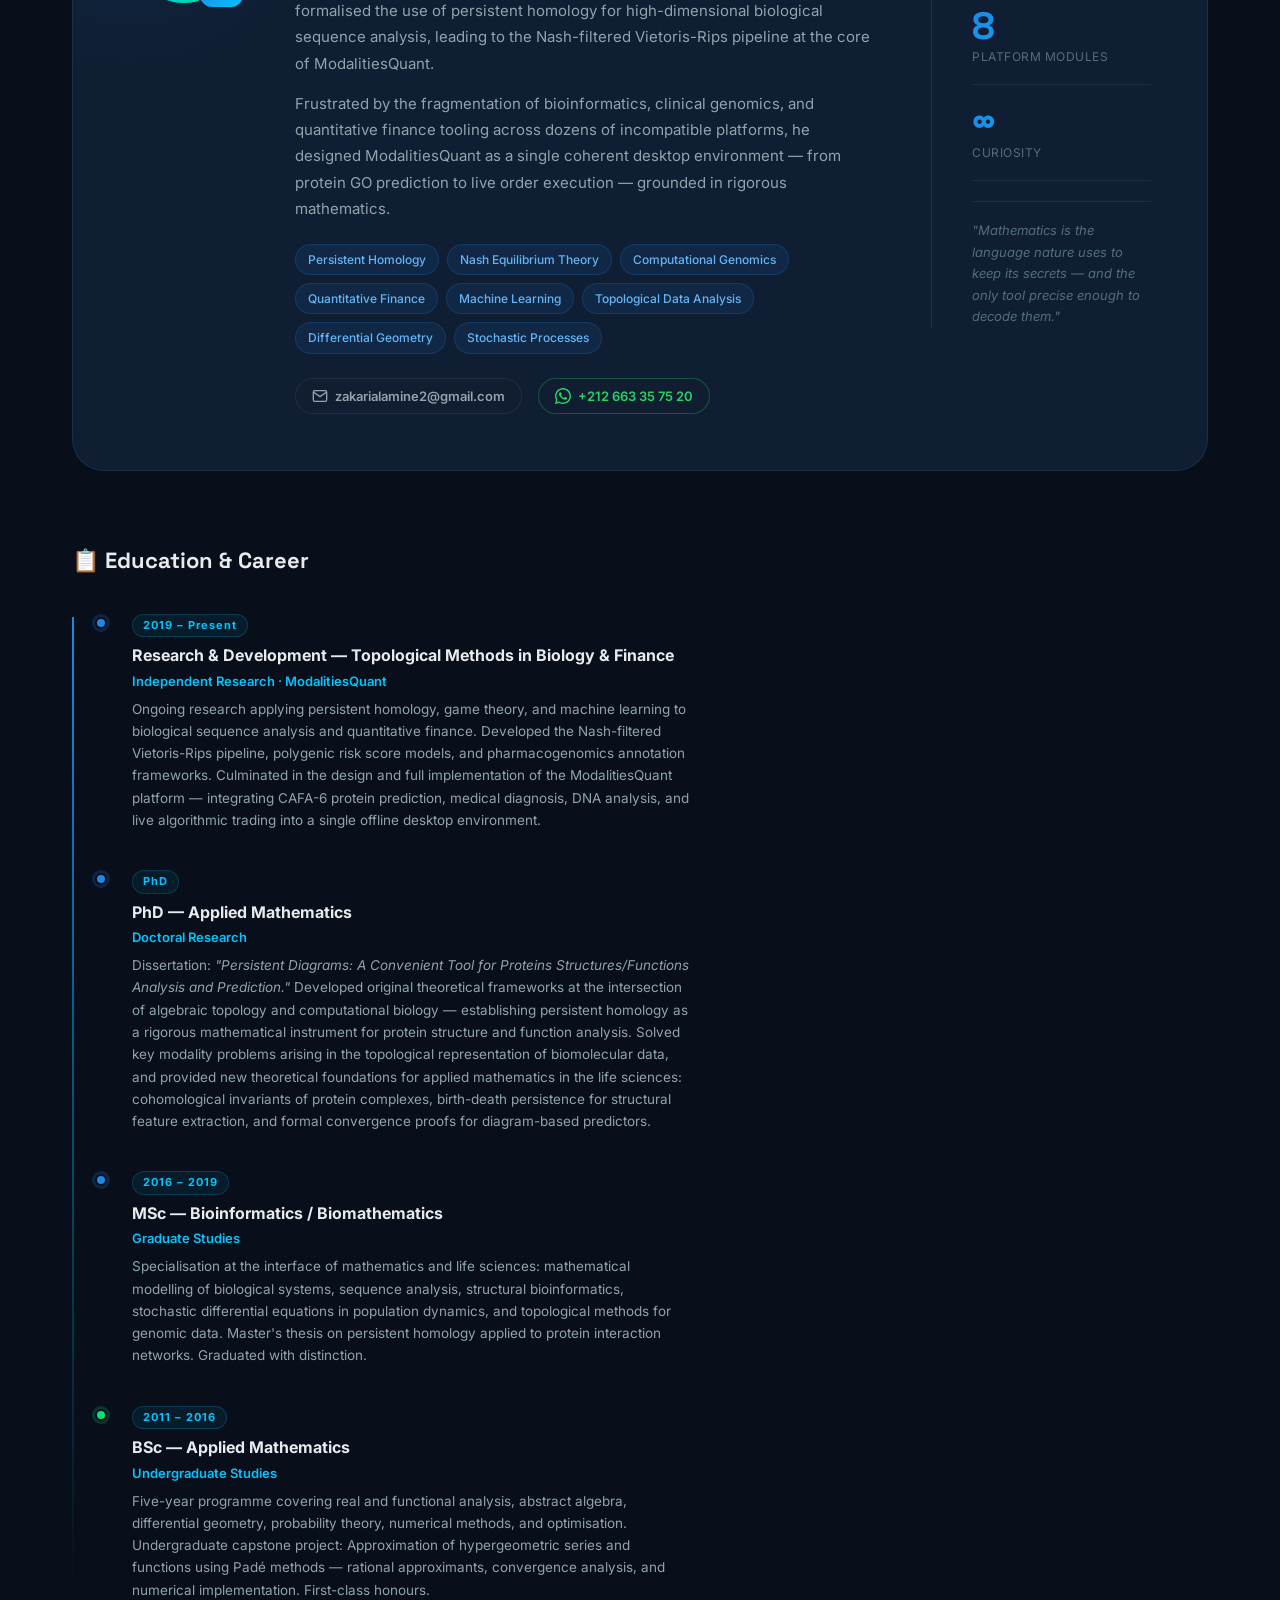
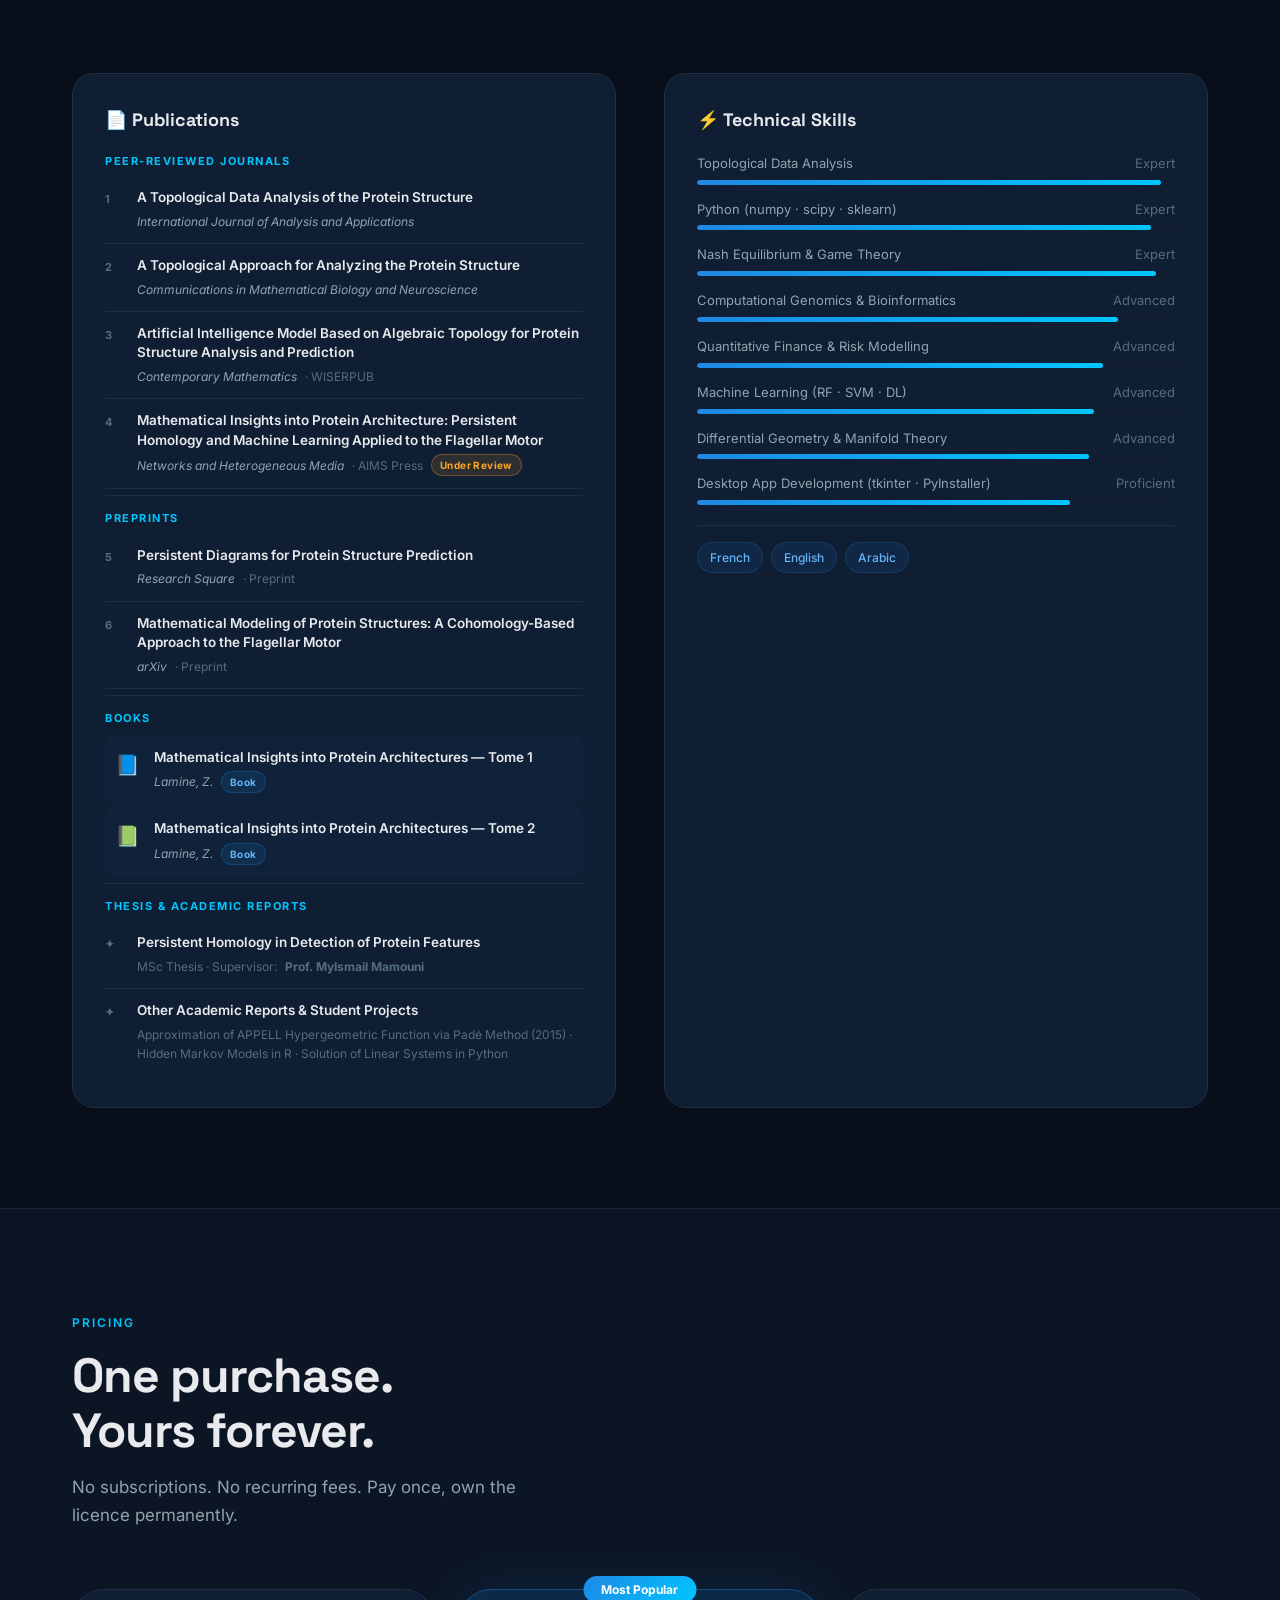
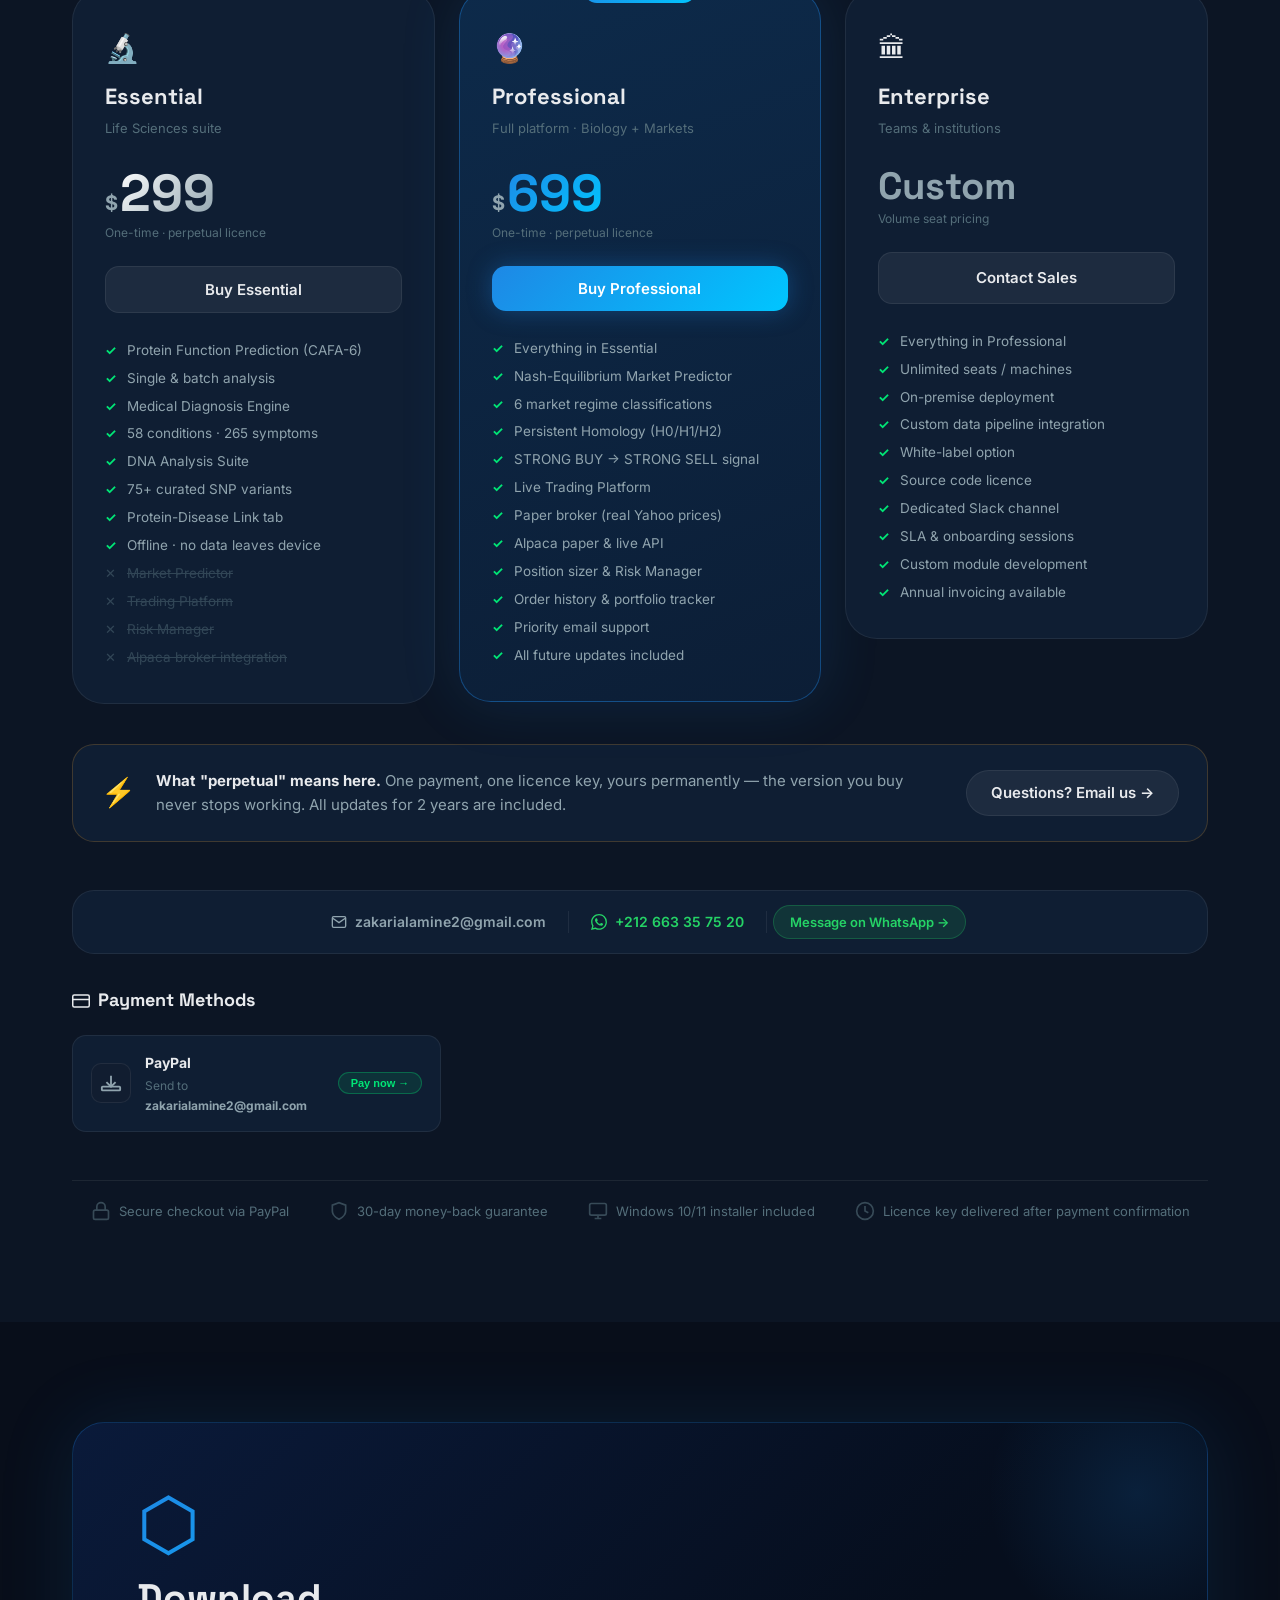
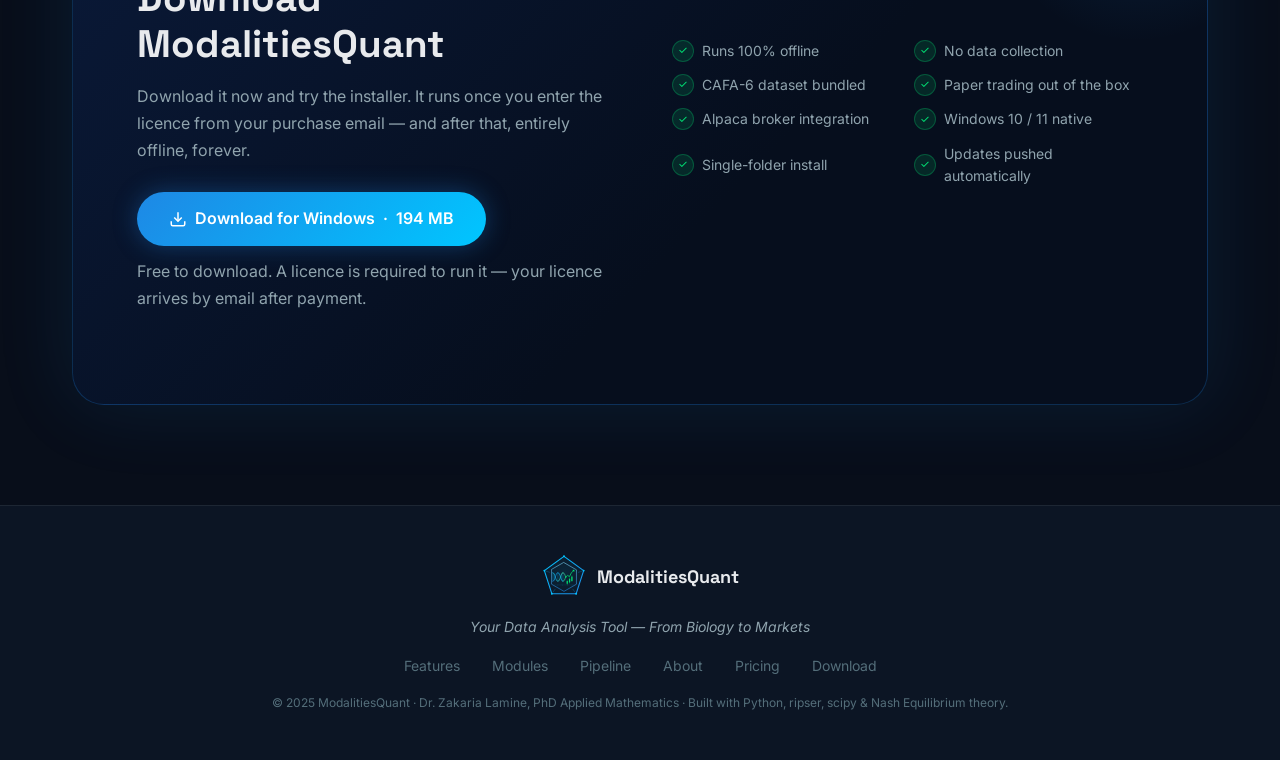
==== commit 760a0b30: "Add link-preview cards and the Open Graph tags that point at them Pasting the site into LinkedIn, Wh" ====
--- a/index.html
+++ b/index.html
@@ -12,6 +12,33 @@
   <link rel="icon" href="brand/favicon.ico" sizes="any" />
   <link rel="icon" href="brand/favicon.svg" type="image/svg+xml" />
   <link rel="apple-touch-icon" href="brand/apple-touch-icon.png" />
+
+  <!-- Link previews. These URLs must be absolute: a crawler fetching the page
+       has no base to resolve "brand/..." against, and a relative og:image is
+       simply dropped, leaving the preview blank. They therefore repeat
+       SITE_BASE from the script below — check_consistency.py compares them.
+
+       Order matters here too. The first og:image is the one most platforms
+       take, so the landscape card leads; the square is listed after it for
+       WhatsApp and anything else that prefers a near-square crop. -->
+  <meta property="og:type" content="website" />
+  <meta property="og:site_name" content="ModalitiesQuant" />
+  <meta property="og:url" content="https://zakix1.github.io/modalitiesquant/" />
+  <meta property="og:title" content="ModalitiesQuant — From biology to markets, in one desktop app" />
+  <meta property="og:description" content="Protein function prediction, medical diagnosis, DNA genomics and Nash-equilibrium market modelling in a single offline desktop app. One purchase, perpetual licence." />
+  <meta property="og:image" content="https://zakix1.github.io/modalitiesquant/brand/social/og-landscape-1200x628.png" />
+  <meta property="og:image:width" content="1200" />
+  <meta property="og:image:height" content="628" />
+  <meta property="og:image:alt" content="The ModalitiesQuant mark: a DNA double helix resolving into a rising market trend line." />
+  <meta property="og:image" content="https://zakix1.github.io/modalitiesquant/brand/social/og-square-1200x1200.png" />
+  <meta property="og:image:width" content="1200" />
+  <meta property="og:image:height" content="1200" />
+
+  <meta name="twitter:card" content="summary_large_image" />
+  <meta name="twitter:title" content="ModalitiesQuant — From biology to markets, in one desktop app" />
+  <meta name="twitter:description" content="Protein function prediction, medical diagnosis, DNA genomics and Nash-equilibrium market modelling in a single offline desktop app." />
+  <meta name="twitter:image" content="https://zakix1.github.io/modalitiesquant/brand/social/og-landscape-1200x628.png" />
+
   <link rel="stylesheet" href="styles.css" />
   <link rel="preconnect" href="https://fonts.googleapis.com">
   <link href="https://fonts.googleapis.com/css2?family=Inter:wght@300;400;500;600;700;900&family=Space+Grotesk:wght@400;500;700&display=swap" rel="stylesheet">
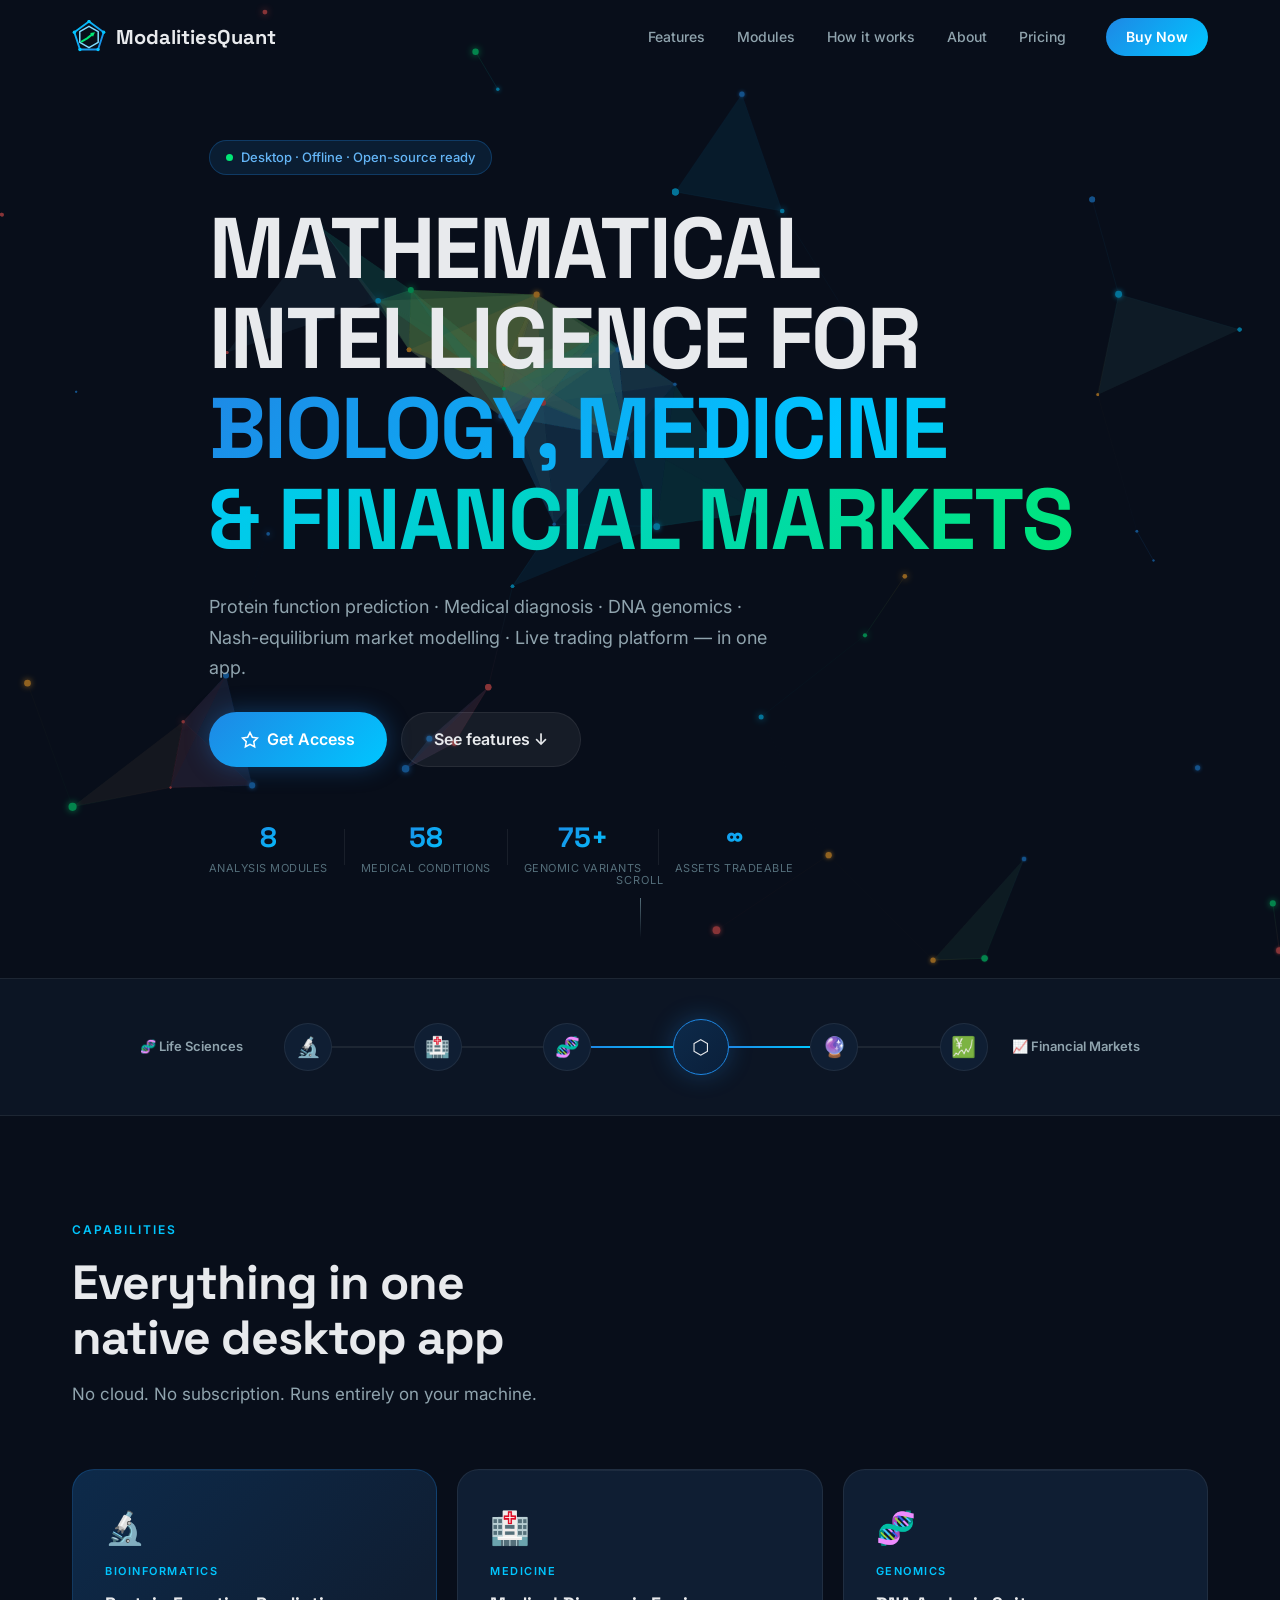
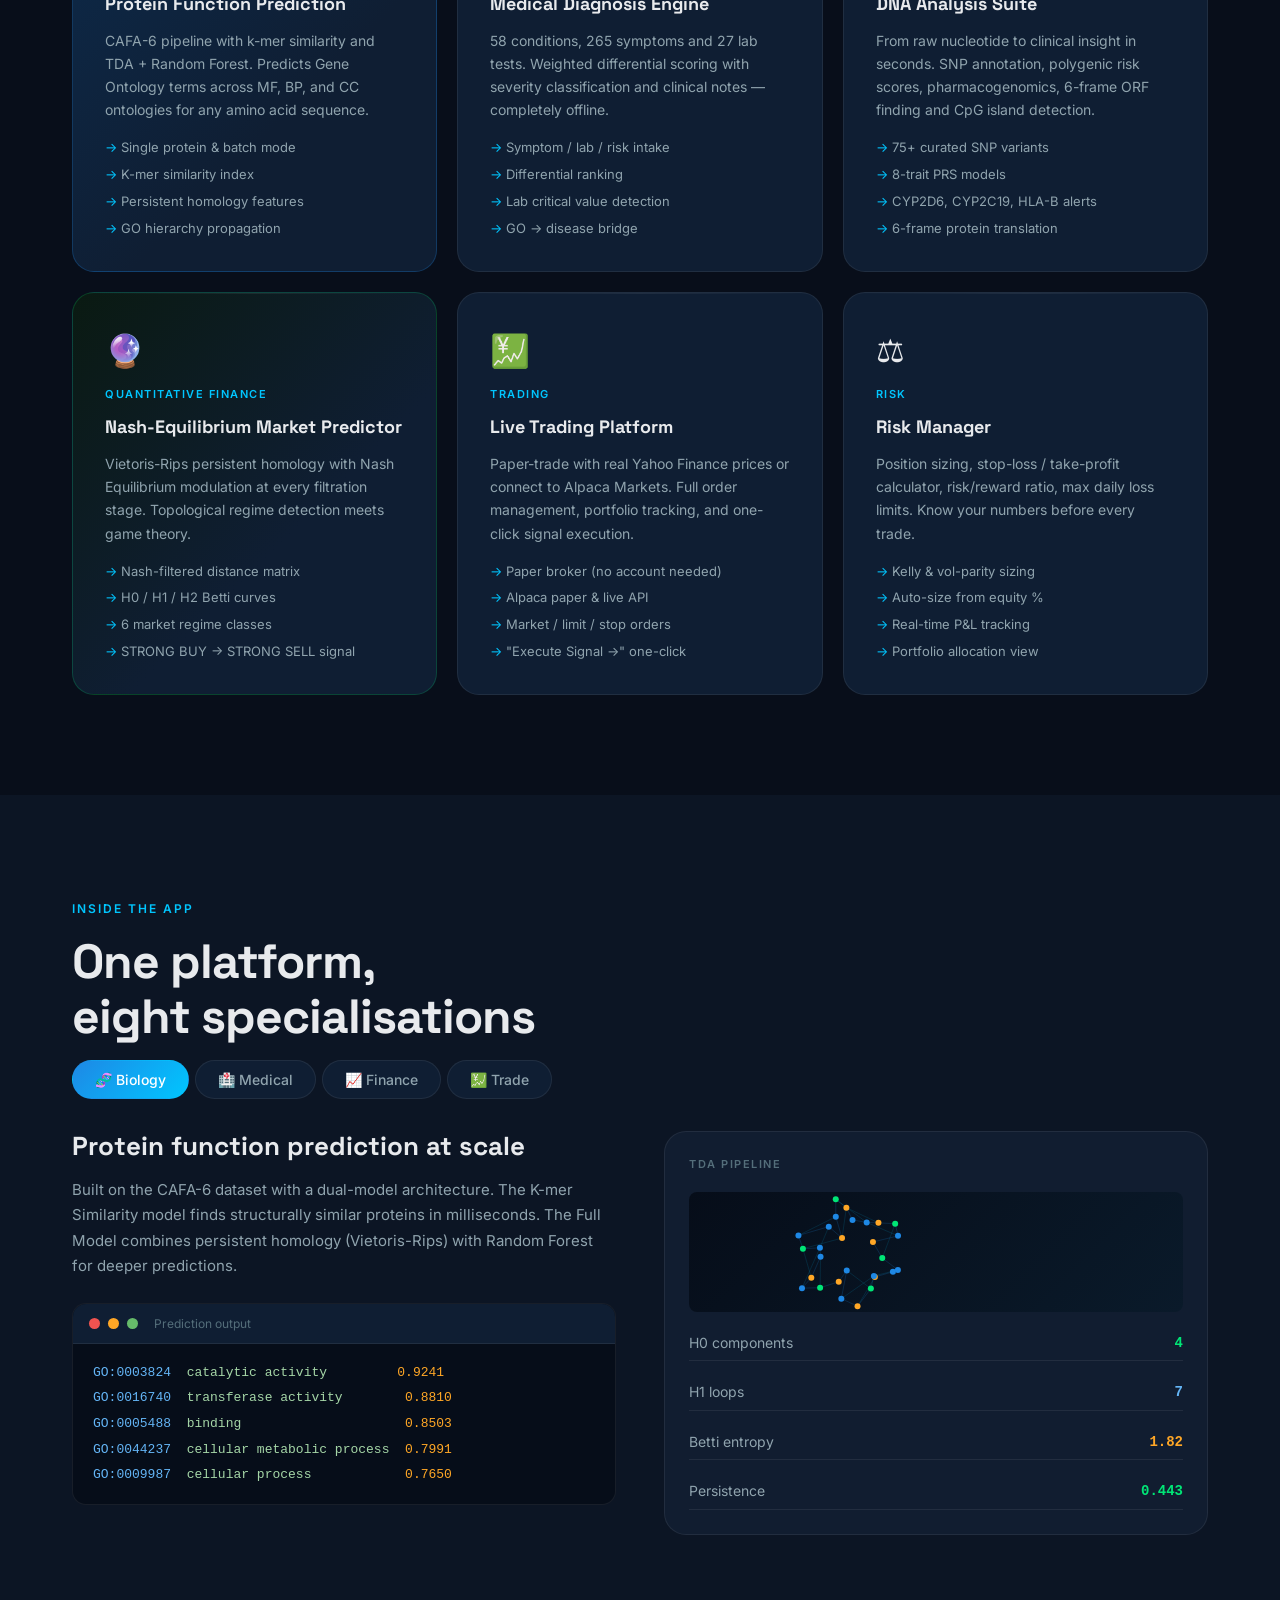
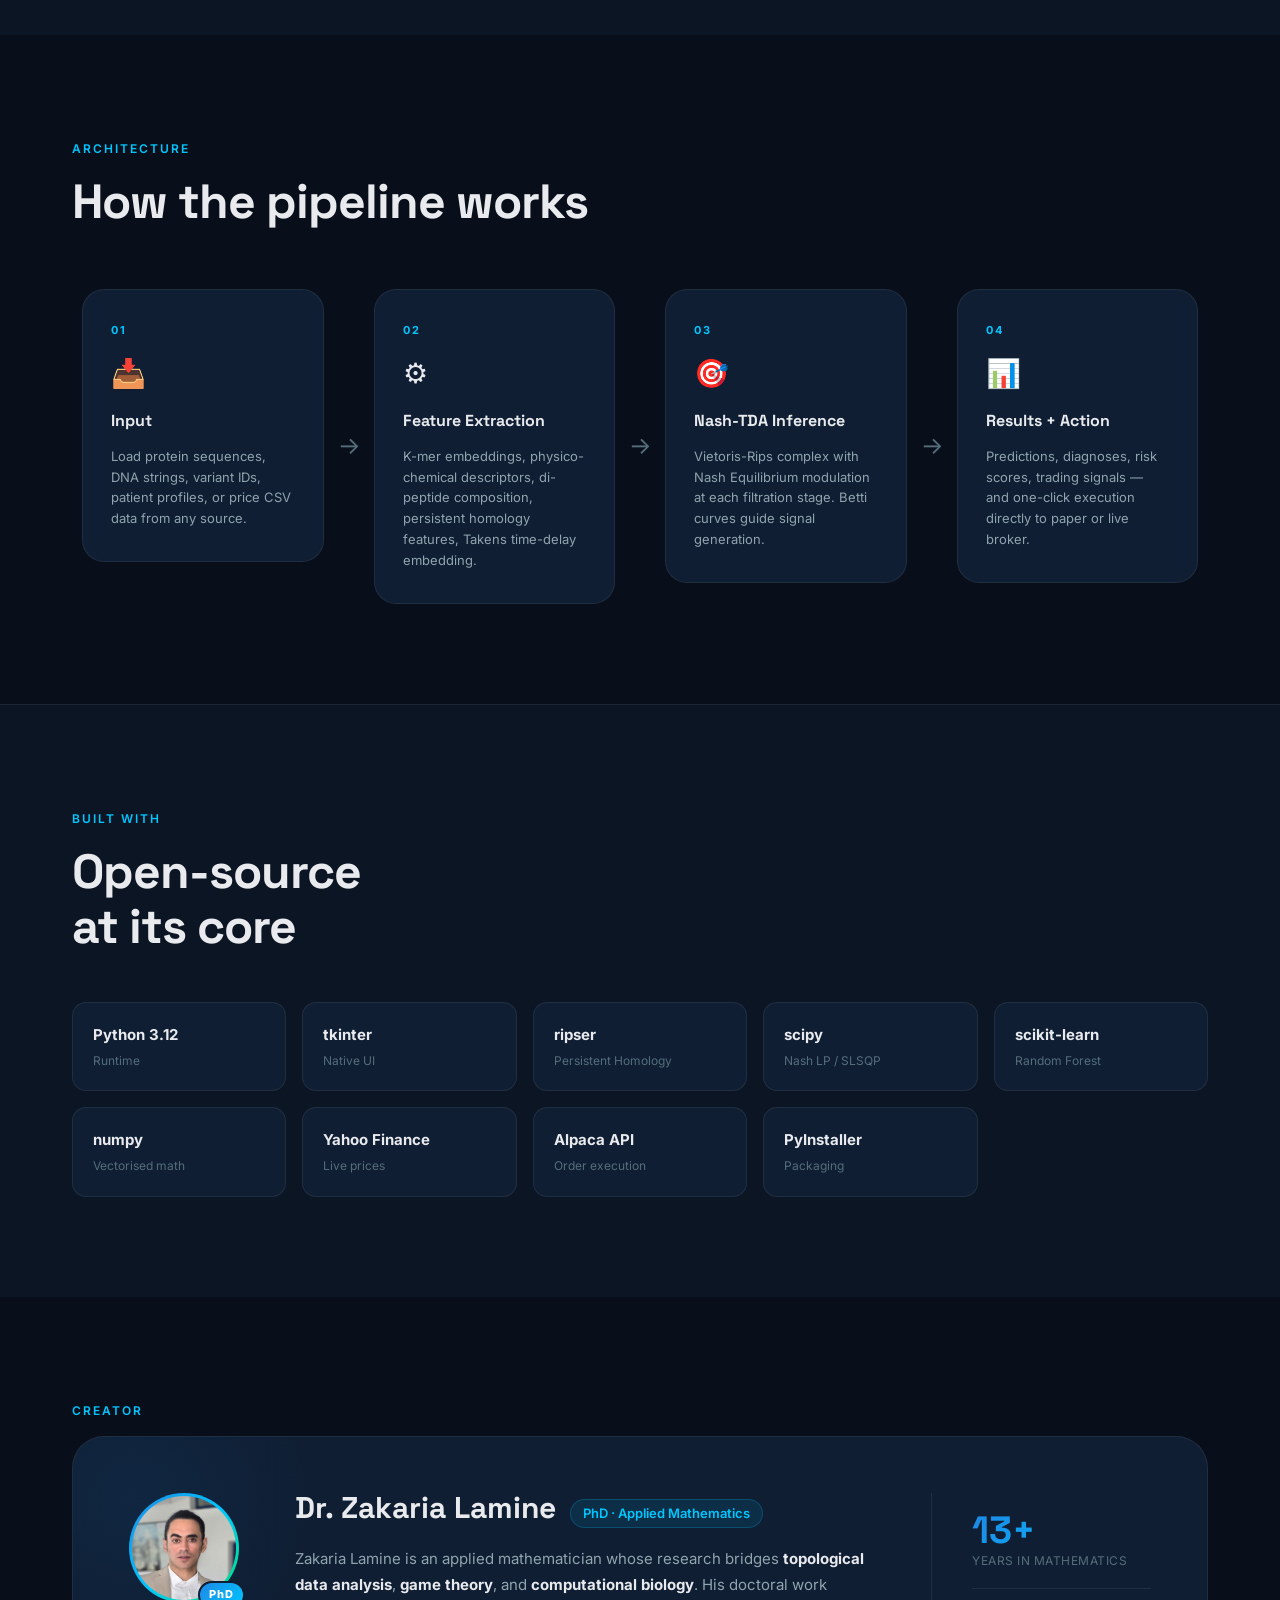
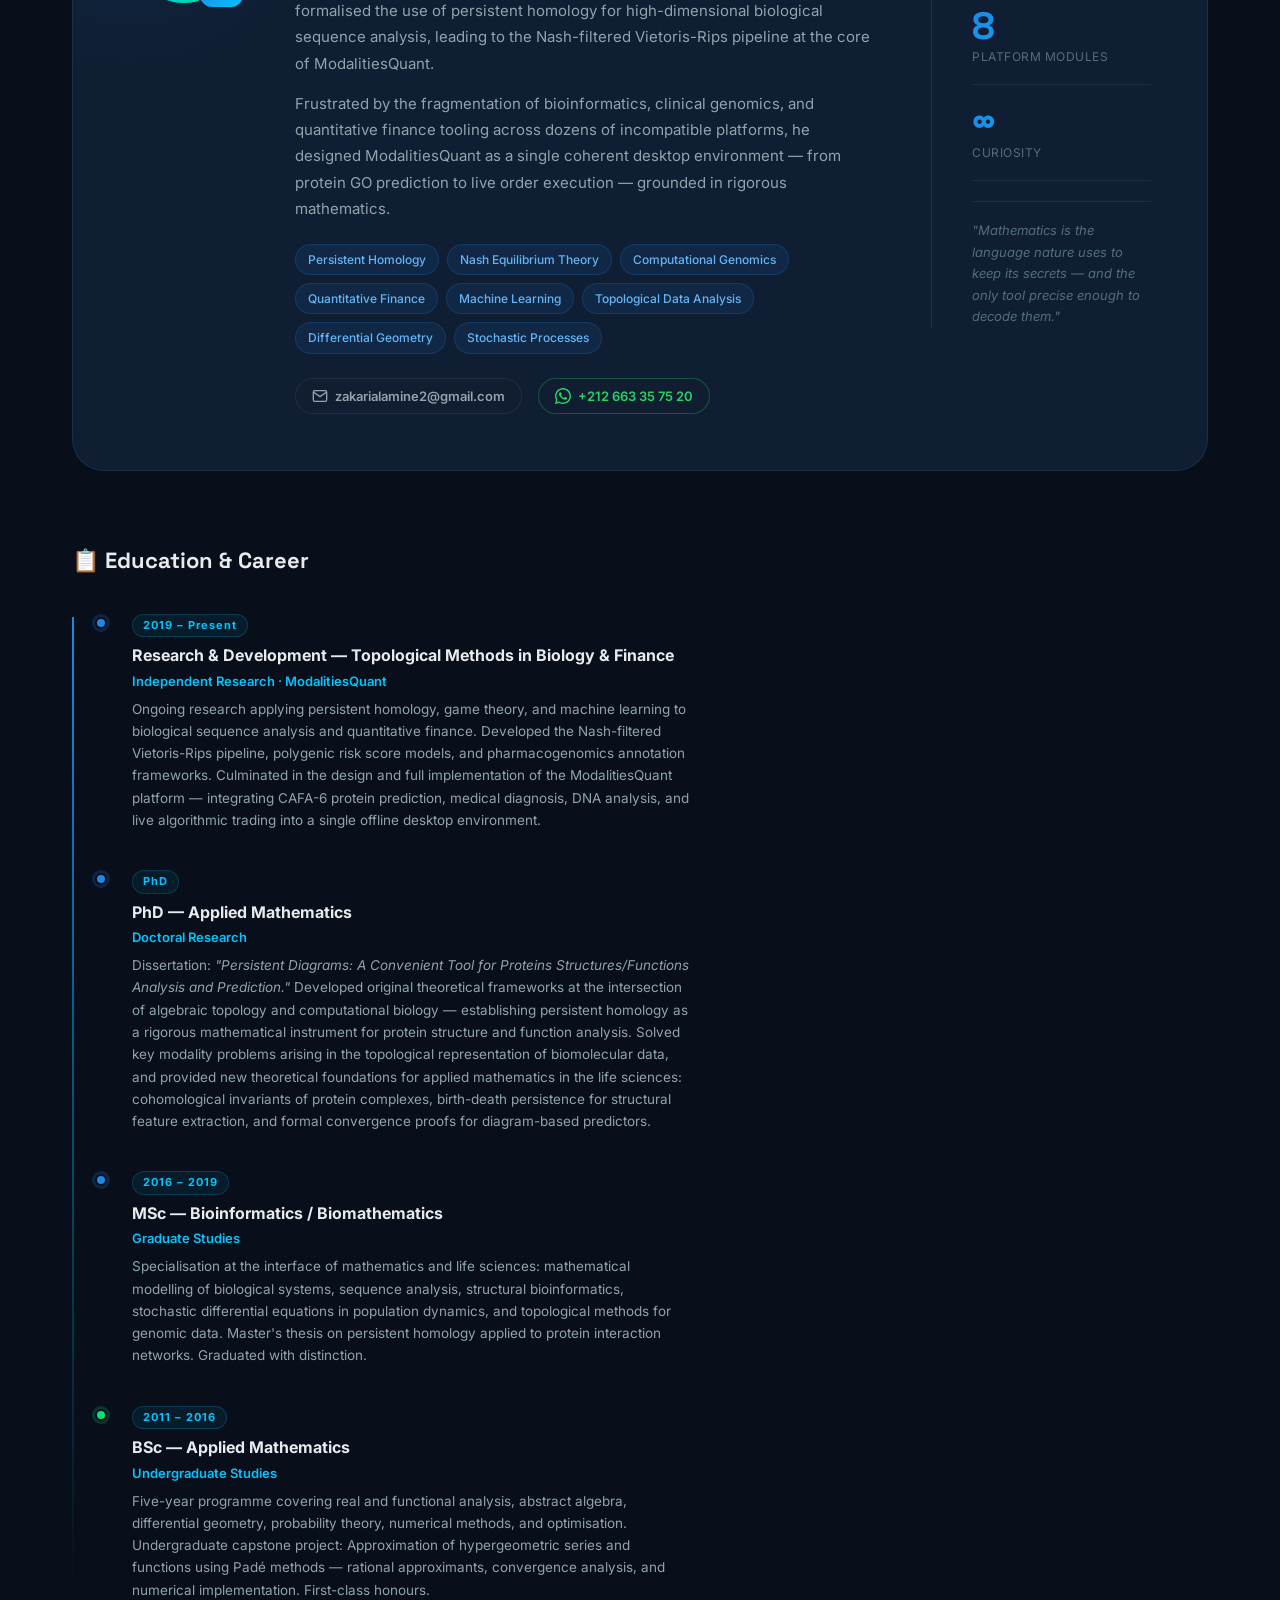
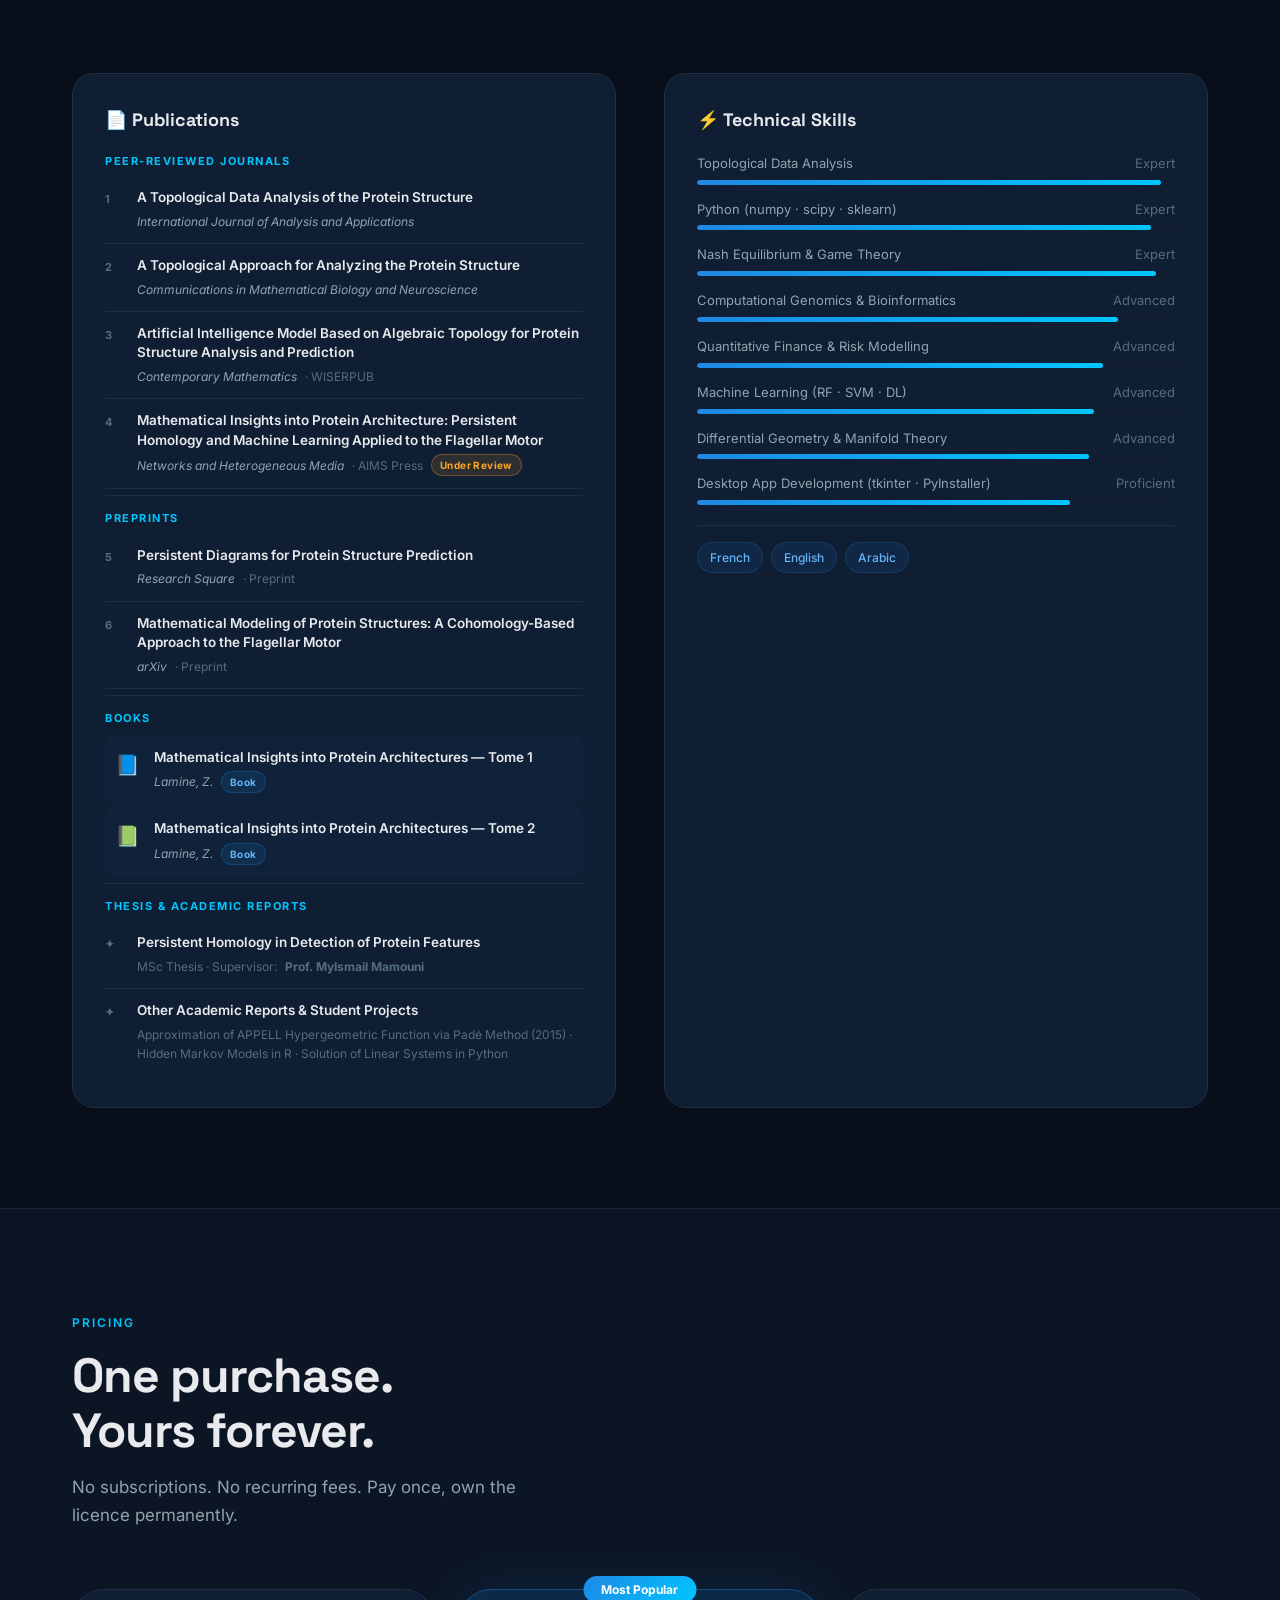
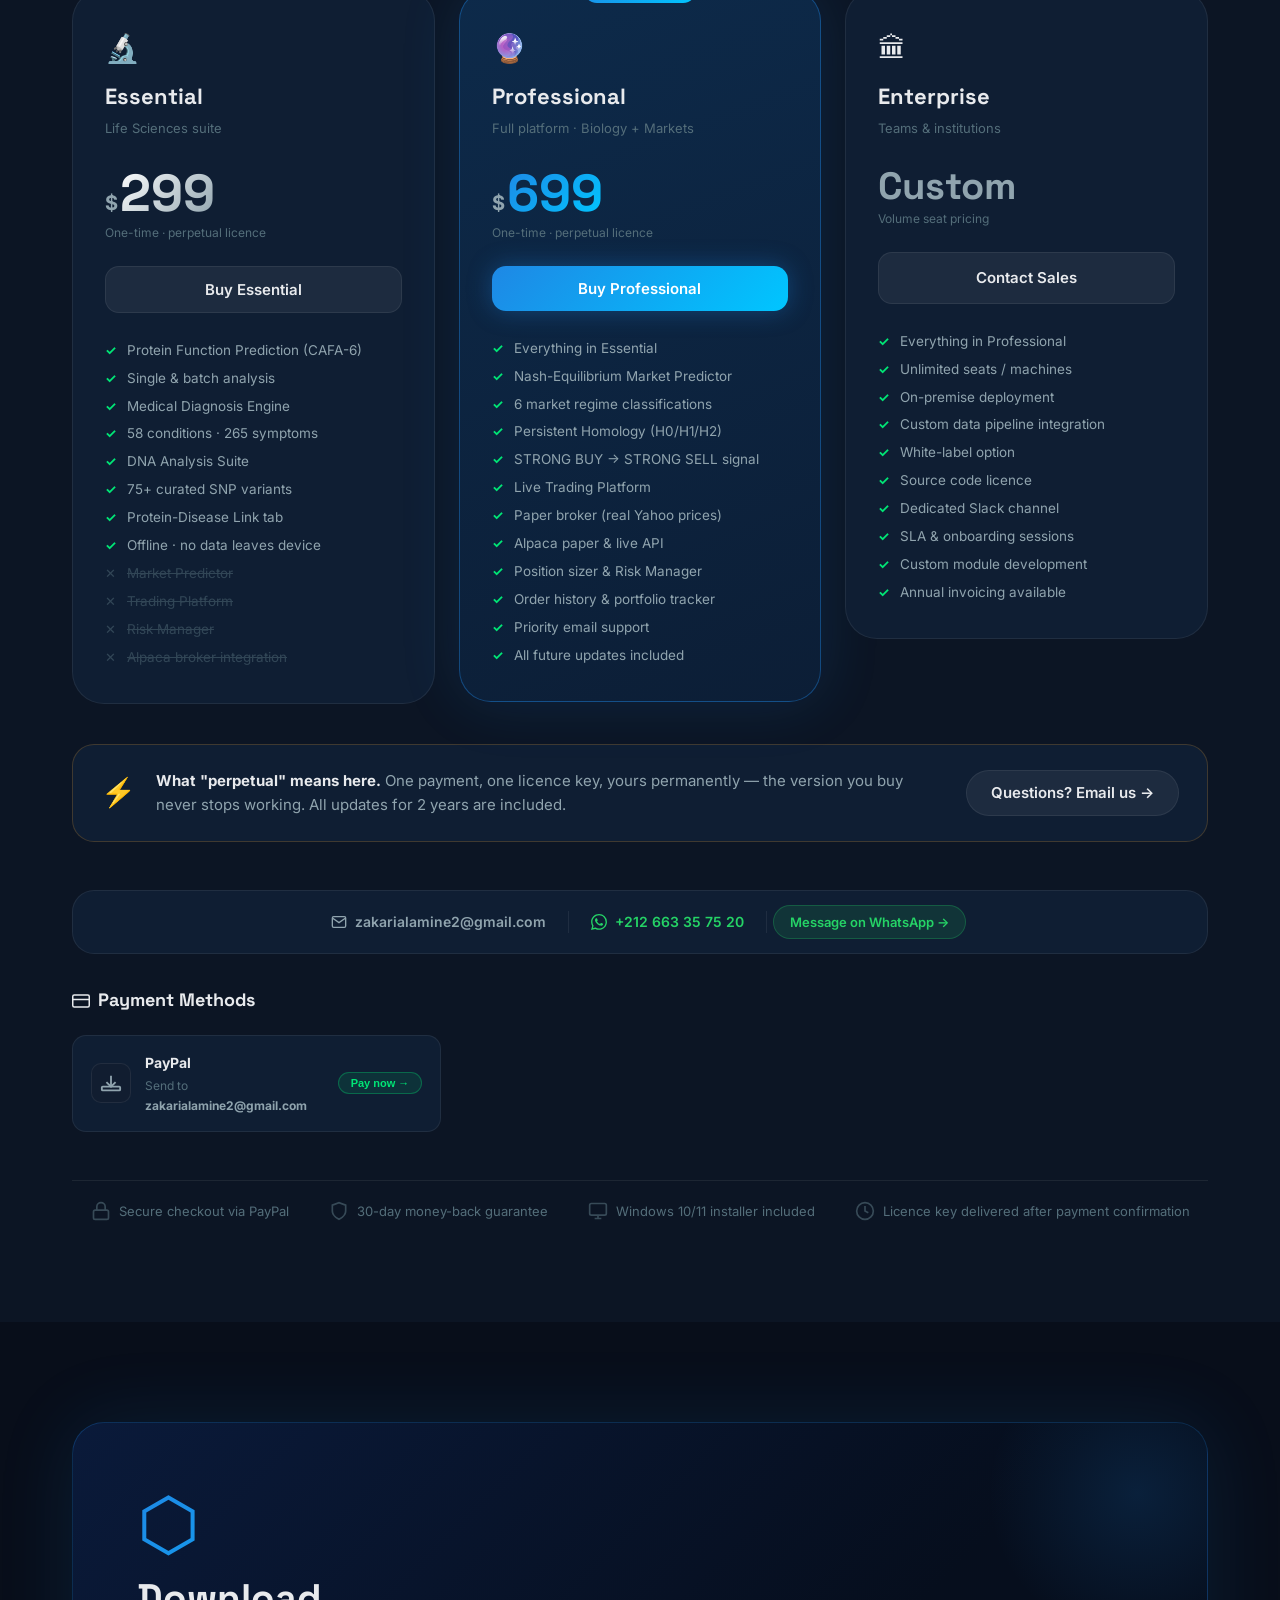
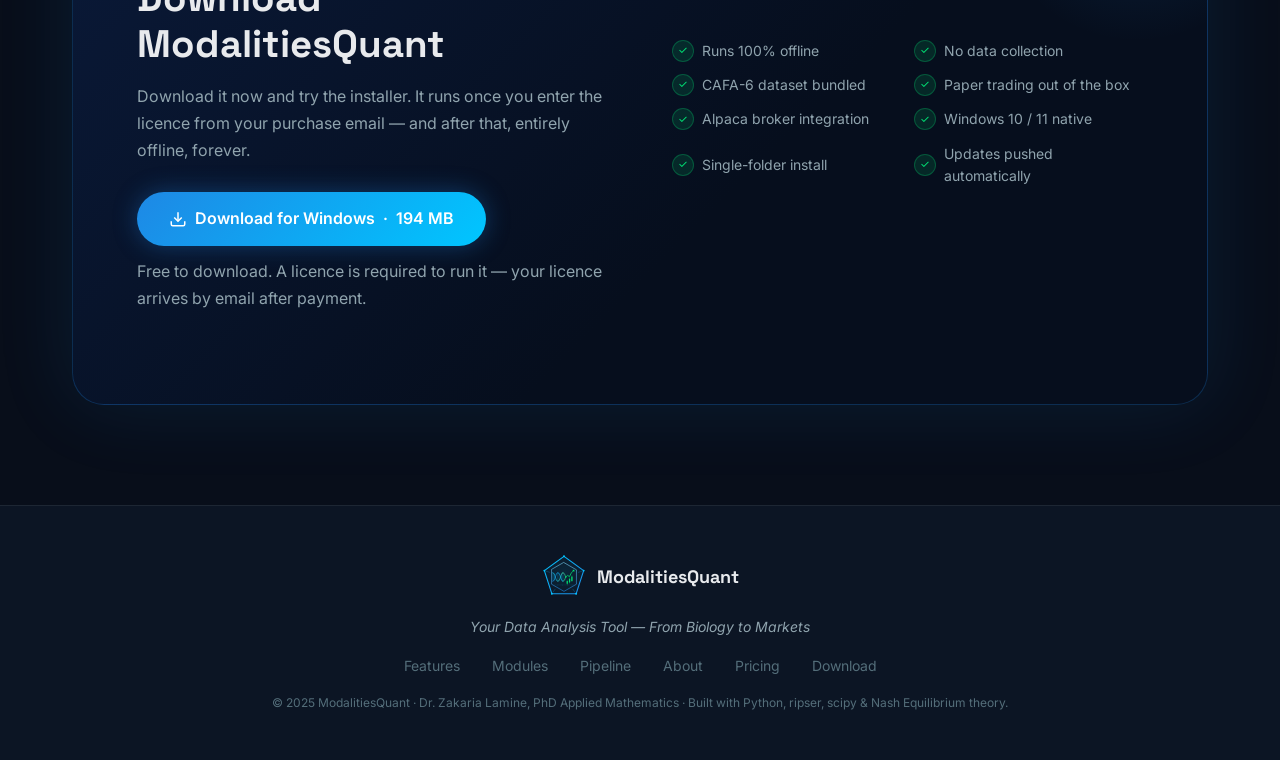
==== commit 7a302e53: "Add files via upload" ====
--- a/index.html
+++ b/index.html
@@ -1,1178 +1,1178 @@
-<!DOCTYPE html>
-<html lang="en">
-<head>
-  <meta charset="UTF-8" />
-  <meta name="viewport" content="width=device-width, initial-scale=1.0" />
-  <title>ModalitiesQuant — Your Data Analysis Tool, From Biology to Markets</title>
-  <meta name="description" content="A unified desktop platform combining protein function prediction, medical genomics, DNA analysis, and Nash-equilibrium market prediction into one powerful tool.">
-  <!-- Order matters. sizes="any" on the .ico tells browsers that understand SVG
-       to skip it and take the vector; Safari and older browsers ignore the SVG
-       line entirely and fall back to the .ico. iOS needs a PNG with an opaque
-       background — it composites the home-screen icon onto its own ground. -->
-  <link rel="icon" href="brand/favicon.ico" sizes="any" />
-  <link rel="icon" href="brand/favicon.svg" type="image/svg+xml" />
-  <link rel="apple-touch-icon" href="brand/apple-touch-icon.png" />
-
-  <!-- Link previews. These URLs must be absolute: a crawler fetching the page
-       has no base to resolve "brand/..." against, and a relative og:image is
-       simply dropped, leaving the preview blank. They therefore repeat
-       SITE_BASE from the script below — check_consistency.py compares them.
-
-       Order matters here too. The first og:image is the one most platforms
-       take, so the landscape card leads; the square is listed after it for
-       WhatsApp and anything else that prefers a near-square crop. -->
-  <meta property="og:type" content="website" />
-  <meta property="og:site_name" content="ModalitiesQuant" />
-  <meta property="og:url" content="https://zakix1.github.io/modalitiesquant/" />
-  <meta property="og:title" content="ModalitiesQuant — From biology to markets, in one desktop app" />
-  <meta property="og:description" content="Protein function prediction, medical diagnosis, DNA genomics and Nash-equilibrium market modelling in a single offline desktop app. One purchase, perpetual licence." />
-  <meta property="og:image" content="https://zakix1.github.io/modalitiesquant/brand/social/og-landscape-1200x628.png" />
-  <meta property="og:image:width" content="1200" />
-  <meta property="og:image:height" content="628" />
-  <meta property="og:image:alt" content="The ModalitiesQuant mark: a DNA double helix resolving into a rising market trend line." />
-  <meta property="og:image" content="https://zakix1.github.io/modalitiesquant/brand/social/og-square-1200x1200.png" />
-  <meta property="og:image:width" content="1200" />
-  <meta property="og:image:height" content="1200" />
-
-  <meta name="twitter:card" content="summary_large_image" />
-  <meta name="twitter:title" content="ModalitiesQuant — From biology to markets, in one desktop app" />
-  <meta name="twitter:description" content="Protein function prediction, medical diagnosis, DNA genomics and Nash-equilibrium market modelling in a single offline desktop app." />
-  <meta name="twitter:image" content="https://zakix1.github.io/modalitiesquant/brand/social/og-landscape-1200x628.png" />
-
-  <link rel="stylesheet" href="styles.css" />
-  <link rel="preconnect" href="https://fonts.googleapis.com">
-  <link href="https://fonts.googleapis.com/css2?family=Inter:wght@300;400;500;600;700;900&family=Space+Grotesk:wght@400;500;700&display=swap" rel="stylesheet">
-</head>
-<body>
-
-<!-- ═══════════════════════════ NAV ═══════════════════════════ -->
-<nav class="nav" id="nav">
-  <div class="nav-inner">
-    <a href="#" class="nav-logo">
-      <img src="brand/favicon.svg" alt="" class="logo-mark" width="34" height="34" />
-      <span class="logo-text">ModalitiesQuant</span>
-    </a>
-    <ul class="nav-links">
-      <li><a href="#features">Features</a></li>
-      <li><a href="#modules">Modules</a></li>
-      <li><a href="#pipeline">How it works</a></li>
-      <li><a href="#about">About</a></li>
-      <li><a href="#pricing">Pricing</a></li>
-    </ul>
-    <a href="#pricing" class="btn btn-nav">Buy Now</a>
-    <button class="nav-burger" id="navBurger" aria-label="Menu">
-      <span></span><span></span><span></span>
-    </button>
-  </div>
-</nav>
-
-<!-- ═══════════════════════════ HERO ═══════════════════════════ -->
-<section class="hero" id="hero">
-  <canvas id="heroCanvas"></canvas>
-  <div class="hero-inner">
-    <div class="hero-badge">
-      <span class="badge-dot"></span>
-      Desktop · Offline · Open-source ready
-    </div>
-    <h1 class="hero-headline">
-      YOUR DATA<br>ANALYSIS TOOL,<br>
-      <span class="gradient-text">FROM BIOLOGY<br>TO MARKETS</span>
-    </h1>
-    <p class="hero-sub">
-      Protein function prediction · Medical diagnosis · DNA genomics ·<br>
-      Nash-equilibrium market modelling · Live trading platform — in one app.
-    </p>
-    <div class="hero-cta">
-      <a href="#pricing" class="btn btn-primary btn-lg">
-        <svg width="18" height="18" viewBox="0 0 24 24" fill="none" stroke="currentColor" stroke-width="2"><path d="M12 2l3.09 6.26L22 9.27l-5 4.87 1.18 6.88L12 17.77l-6.18 3.25L7 14.14 2 9.27l6.91-1.01L12 2z"/></svg>
-        Get Access
-      </a>
-      <a href="#features" class="btn btn-ghost btn-lg">See features ↓</a>
-    </div>
-    <div class="hero-stats">
-      <!-- These are the values a visitor sees with JavaScript off, and what a
-           link preview or crawler scrapes. out_script.js animates the same
-           elements to [8, 58, 75+], so any edit here has to match that array. -->
-      <div class="stat"><span class="stat-num">8</span><span class="stat-lbl">Analysis modules</span></div>
-      <div class="stat-divider"></div>
-      <div class="stat"><span class="stat-num">58</span><span class="stat-lbl">Medical conditions</span></div>
-      <div class="stat-divider"></div>
-      <div class="stat"><span class="stat-num">75+</span><span class="stat-lbl">Genomic variants</span></div>
-      <div class="stat-divider"></div>
-      <div class="stat"><span class="stat-num">∞</span><span class="stat-lbl">Assets tradeable</span></div>
-    </div>
-  </div>
-  <div class="hero-scroll-hint">
-    <span>Scroll</span>
-    <div class="scroll-line"></div>
-  </div>
-</section>
-
-<!-- ═══════════════════════════ BRIDGE ═══════════════════════════ -->
-<section class="bridge">
-  <div class="bridge-inner">
-    <div class="bridge-label left">🧬 Life Sciences</div>
-    <div class="bridge-track">
-      <div class="bridge-node active" data-tooltip="Protein GO prediction">
-        <div class="bnode-icon">🔬</div>
-      </div>
-      <div class="bridge-line"></div>
-      <div class="bridge-node" data-tooltip="Medical diagnosis">
-        <div class="bnode-icon">🏥</div>
-      </div>
-      <div class="bridge-line"></div>
-      <div class="bridge-node" data-tooltip="DNA &amp; genomics">
-        <div class="bnode-icon">🧬</div>
-      </div>
-      <div class="bridge-line bridge-line-mid"></div>
-      <div class="bridge-node pivot" data-tooltip="Nash TDA bridge">
-        <div class="bnode-icon">⬡</div>
-      </div>
-      <div class="bridge-line bridge-line-mid"></div>
-      <div class="bridge-node" data-tooltip="Market prediction">
-        <div class="bnode-icon">🔮</div>
-      </div>
-      <div class="bridge-line"></div>
-      <div class="bridge-node" data-tooltip="Trading platform">
-        <div class="bnode-icon">💹</div>
-      </div>
-    </div>
-    <div class="bridge-label right">📈 Financial Markets</div>
-  </div>
-</section>
-
-<!-- ═══════════════════════════ FEATURES GRID ═══════════════════════════ -->
-<section class="features" id="features">
-  <div class="section-inner">
-    <div class="section-tag">Capabilities</div>
-    <h2 class="section-title">Everything in one<br>native desktop app</h2>
-    <p class="section-sub">No cloud. No subscription. Runs entirely on your machine.</p>
-
-    <div class="feat-grid">
-
-      <div class="feat-card feat-card--accent">
-        <div class="feat-icon">🔬</div>
-        <div class="feat-tag">Bioinformatics</div>
-        <h3>Protein Function Prediction</h3>
-        <p>CAFA-6 pipeline with k-mer similarity and TDA + Random Forest. Predicts Gene Ontology terms across MF, BP, and CC ontologies for any amino acid sequence.</p>
-        <ul class="feat-list">
-          <li>Single protein &amp; batch mode</li>
-          <li>K-mer similarity index</li>
-          <li>Persistent homology features</li>
-          <li>GO hierarchy propagation</li>
-        </ul>
-      </div>
-
-      <div class="feat-card">
-        <div class="feat-icon">🏥</div>
-        <div class="feat-tag">Medicine</div>
-        <h3>Medical Diagnosis Engine</h3>
-        <p>58 conditions, 265 symptoms and 27 lab tests. Weighted differential scoring with severity classification and clinical notes — completely offline.</p>
-        <ul class="feat-list">
-          <li>Symptom / lab / risk intake</li>
-          <li>Differential ranking</li>
-          <li>Lab critical value detection</li>
-          <li>GO → disease bridge</li>
-        </ul>
-      </div>
-
-      <div class="feat-card">
-        <div class="feat-icon">🧬</div>
-        <div class="feat-tag">Genomics</div>
-        <h3>DNA Analysis Suite</h3>
-        <p>From raw nucleotide to clinical insight in seconds. SNP annotation, polygenic risk scores, pharmacogenomics, 6-frame ORF finding and CpG island detection.</p>
-        <ul class="feat-list">
-          <li>75+ curated SNP variants</li>
-          <li>8-trait PRS models</li>
-          <li>CYP2D6, CYP2C19, HLA-B alerts</li>
-          <li>6-frame protein translation</li>
-        </ul>
-      </div>
-
-      <div class="feat-card feat-card--glow">
-        <div class="feat-icon">🔮</div>
-        <div class="feat-tag">Quantitative Finance</div>
-        <h3>Nash-Equilibrium Market Predictor</h3>
-        <p>Vietoris-Rips persistent homology with Nash Equilibrium modulation at every filtration stage. Topological regime detection meets game theory.</p>
-        <ul class="feat-list">
-          <li>Nash-filtered distance matrix</li>
-          <li>H0 / H1 / H2 Betti curves</li>
-          <li>6 market regime classes</li>
-          <li>STRONG BUY → STRONG SELL signal</li>
-        </ul>
-      </div>
-
-      <div class="feat-card">
-        <div class="feat-icon">💹</div>
-        <div class="feat-tag">Trading</div>
-        <h3>Live Trading Platform</h3>
-        <p>Paper-trade with real Yahoo Finance prices or connect to Alpaca Markets. Full order management, portfolio tracking, and one-click signal execution.</p>
-        <ul class="feat-list">
-          <li>Paper broker (no account needed)</li>
-          <li>Alpaca paper &amp; live API</li>
-          <li>Market / limit / stop orders</li>
-          <li>"Execute Signal →" one-click</li>
-        </ul>
-      </div>
-
-      <div class="feat-card">
-        <div class="feat-icon">⚖</div>
-        <div class="feat-tag">Risk</div>
-        <h3>Risk Manager</h3>
-        <p>Position sizing, stop-loss / take-profit calculator, risk/reward ratio, max daily loss limits. Know your numbers before every trade.</p>
-        <ul class="feat-list">
-          <li>Kelly &amp; vol-parity sizing</li>
-          <li>Auto-size from equity %</li>
-          <li>Real-time P&amp;L tracking</li>
-          <li>Portfolio allocation view</li>
-        </ul>
-      </div>
-
-    </div>
-  </div>
-</section>
-
-<!-- ═══════════════════════════ MODULES DEEP DIVE ═══════════════════════════ -->
-<section class="modules" id="modules">
-  <div class="section-inner">
-    <div class="section-tag">Inside the app</div>
-    <h2 class="section-title">One platform,<br>eight specialisations</h2>
-
-    <div class="module-tabs">
-      <div class="tab-nav">
-        <button class="tab-btn active" data-tab="bio">🧬 Biology</button>
-        <button class="tab-btn" data-tab="med">🏥 Medical</button>
-        <button class="tab-btn" data-tab="fin">📈 Finance</button>
-        <button class="tab-btn" data-tab="trade">💹 Trade</button>
-      </div>
-
-      <div class="tab-content active" id="tab-bio">
-        <div class="tab-pane">
-          <div class="tab-text">
-            <h3>Protein function prediction at scale</h3>
-            <p>Built on the CAFA-6 dataset with a dual-model architecture. The K-mer Similarity model finds structurally similar proteins in milliseconds. The Full Model combines persistent homology (Vietoris-Rips) with Random Forest for deeper predictions.</p>
-            <div class="code-preview">
-              <div class="code-bar"><span class="dot r"></span><span class="dot y"></span><span class="dot g"></span><span class="code-name">Prediction output</span></div>
-              <pre><code><span class="c-key">GO:0003824</span>  <span class="c-val">catalytic activity</span>         <span class="c-score">0.9241</span>
-<span class="c-key">GO:0016740</span>  <span class="c-val">transferase activity</span>        <span class="c-score">0.8810</span>
-<span class="c-key">GO:0005488</span>  <span class="c-val">binding</span>                     <span class="c-score">0.8503</span>
-<span class="c-key">GO:0044237</span>  <span class="c-val">cellular metabolic process</span>  <span class="c-score">0.7991</span>
-<span class="c-key">GO:0009987</span>  <span class="c-val">cellular process</span>            <span class="c-score">0.7650</span></code></pre>
-            </div>
-          </div>
-          <div class="tab-visual">
-            <div class="visual-card">
-              <div class="vc-label">TDA Pipeline</div>
-              <div class="tda-viz" id="tdaViz"></div>
-              <div class="vc-row"><span>H0 components</span><span class="vc-val green">4</span></div>
-              <div class="vc-row"><span>H1 loops</span><span class="vc-val blue">7</span></div>
-              <div class="vc-row"><span>Betti entropy</span><span class="vc-val amber">1.82</span></div>
-              <div class="vc-row"><span>Persistence</span><span class="vc-val green">0.443</span></div>
-            </div>
-          </div>
-        </div>
-      </div>
-
-      <div class="tab-content" id="tab-med">
-        <div class="tab-pane">
-          <div class="tab-text">
-            <h3>Personalised differential diagnosis</h3>
-            <p>Enter symptoms, lab values and risk factors. The engine scores 58 conditions using a weighted three-layer model (symptoms 45 %, labs 35 %, risk factors 20 %) and ranks them by probability with severity flags.</p>
-            <div class="diag-list">
-              <div class="diag-item diag-high">
-                <div class="diag-bar" style="width:91%"></div>
-                <span class="diag-name">Type 2 Diabetes</span>
-                <span class="diag-score">91%</span>
-              </div>
-              <div class="diag-item diag-med">
-                <div class="diag-bar" style="width:74%"></div>
-                <span class="diag-name">Metabolic Syndrome</span>
-                <span class="diag-score">74%</span>
-              </div>
-              <div class="diag-item diag-low">
-                <div class="diag-bar" style="width:48%"></div>
-                <span class="diag-name">Hypothyroidism</span>
-                <span class="diag-score">48%</span>
-              </div>
-              <div class="diag-item diag-low">
-                <div class="diag-bar" style="width:31%"></div>
-                <span class="diag-name">Cushing's Syndrome</span>
-                <span class="diag-score">31%</span>
-              </div>
-            </div>
-          </div>
-          <div class="tab-visual">
-            <div class="visual-card">
-              <div class="vc-label">Lab Values</div>
-              <div class="lab-row"><span>HbA1c</span><span class="lab-val red">8.2 %</span><span class="lab-flag">↑ HIGH</span></div>
-              <div class="lab-row"><span>Fasting glucose</span><span class="lab-val red">182 mg/dL</span><span class="lab-flag">↑ HIGH</span></div>
-              <div class="lab-row"><span>LDL</span><span class="lab-val amber">142 mg/dL</span><span class="lab-flag">↑ BORDER</span></div>
-              <div class="lab-row"><span>HDL</span><span class="lab-val green">38 mg/dL</span><span class="lab-flag">↓ LOW</span></div>
-              <div class="lab-row"><span>TSH</span><span class="lab-val green">3.2 mIU/L</span><span class="lab-flag">NORMAL</span></div>
-              <div class="lab-row"><span>eGFR</span><span class="lab-val amber">61 mL/min</span><span class="lab-flag">↓ WATCH</span></div>
-            </div>
-          </div>
-        </div>
-      </div>
-
-      <div class="tab-content" id="tab-fin">
-        <div class="tab-pane">
-          <div class="tab-text">
-            <h3>Persistent homology meets Nash Equilibrium</h3>
-            <p>At every filtration step ε<sub>k</sub> the algorithm solves a Nash Equilibrium for the active asset sub-game and uses the NE strategy alignment to modulate the Vietoris-Rips distance matrix. The resulting topology encodes strategic market structure.</p>
-            <div class="code-preview">
-              <div class="code-bar"><span class="dot r"></span><span class="dot y"></span><span class="dot g"></span><span class="code-name">Nash-filtered VR algorithm</span></div>
-              <pre><code><span class="c-key">for</span> k <span class="c-key">in</span> range(n_stages):
-  ε_k  = k/K · D_max
-  <span class="c-cmt"># solve Nash equilibrium</span>
-  w*   = nash_min_variance(Σ_active)
-  conc = max(w*) · N
-  <span class="c-cmt"># modulate distances</span>
-  <span class="c-key">for</span> (i,j) in active_pairs(ε_k):
-    sim      = tanh(r_i @ w* · r_j @ w*)
-    D_k[i,j] = D[i,j] · (1 − α·conc·sim)
-D_nash = mean(D_k)</code></pre>
-            </div>
-          </div>
-          <div class="tab-visual">
-            <div class="visual-card">
-              <div class="vc-label">Signal Output</div>
-              <div class="signal-box" id="signalBox">STRONG BUY</div>
-              <div class="vc-row"><span>Confidence</span><span class="vc-val green">84%</span></div>
-              <div class="vc-row"><span>Regime</span><span class="vc-val blue">MEAN-REVERSION</span></div>
-              <div class="vc-row"><span>H1 loops</span><span class="vc-val amber">5</span></div>
-              <div class="vc-row"><span>NE concentration</span><span class="vc-val green">0.312</span></div>
-              <div class="vc-row"><span>Nash entropy</span><span class="vc-val amber">1.94</span></div>
-            </div>
-          </div>
-        </div>
-      </div>
-
-      <div class="tab-content" id="tab-trade">
-        <div class="tab-pane">
-          <div class="tab-text">
-            <h3>From signal to execution in one click</h3>
-            <p>The "Execute Signal →" button reads the Nash predictor output, sizes positions using risk parameters, and submits market orders to the paper broker (real Yahoo Finance prices) or directly to Alpaca Markets paper/live API.</p>
-            <div class="trade-flow">
-              <div class="tf-step"><div class="tf-icon">🔮</div><span>Signal generated</span></div>
-              <div class="tf-arrow">→</div>
-              <div class="tf-step"><div class="tf-icon">⚖</div><span>Position sized</span></div>
-              <div class="tf-arrow">→</div>
-              <div class="tf-step"><div class="tf-icon">📤</div><span>Order submitted</span></div>
-              <div class="tf-arrow">→</div>
-              <div class="tf-step active"><div class="tf-icon">✅</div><span>Filled</span></div>
-            </div>
-          </div>
-          <div class="tab-visual">
-            <div class="visual-card">
-              <div class="vc-label">Portfolio</div>
-              <div class="port-row"><span class="port-sym">AAPL</span><span class="port-qty">20 sh</span><span class="port-pl green">+$142.60</span></div>
-              <div class="port-row"><span class="port-sym">MSFT</span><span class="port-qty">15 sh</span><span class="port-pl green">+$89.25</span></div>
-              <div class="port-row"><span class="port-sym">GLD</span><span class="port-qty">30 sh</span><span class="port-pl red">−$23.10</span></div>
-              <div class="port-row"><span class="port-sym">TLT</span><span class="port-qty">50 sh</span><span class="port-pl red">−$41.00</span></div>
-              <div class="port-divider"></div>
-              <div class="port-row total"><span>Total P&amp;L</span><span class="port-pl green">+$167.75</span></div>
-              <div class="port-row total"><span>Cash</span><span class="vc-val">$76,420</span></div>
-            </div>
-          </div>
-        </div>
-      </div>
-    </div>
-  </div>
-</section>
-
-<!-- ═══════════════════════════ PIPELINE ═══════════════════════════ -->
-<section class="pipeline" id="pipeline">
-  <div class="section-inner">
-    <div class="section-tag">Architecture</div>
-    <h2 class="section-title">How the pipeline works</h2>
-
-    <div class="pipe-steps">
-      <div class="pipe-step" data-step="1">
-        <div class="ps-num">01</div>
-        <div class="ps-icon">📥</div>
-        <h4>Input</h4>
-        <p>Load protein sequences, DNA strings, variant IDs, patient profiles, or price CSV data from any source.</p>
-      </div>
-      <div class="pipe-arrow">→</div>
-      <div class="pipe-step" data-step="2">
-        <div class="ps-num">02</div>
-        <div class="ps-icon">⚙</div>
-        <h4>Feature Extraction</h4>
-        <p>K-mer embeddings, physico-chemical descriptors, di-peptide composition, persistent homology features, Takens time-delay embedding.</p>
-      </div>
-      <div class="pipe-arrow">→</div>
-      <div class="pipe-step" data-step="3">
-        <div class="ps-num">03</div>
-        <div class="ps-icon">🎯</div>
-        <h4>Nash-TDA Inference</h4>
-        <p>Vietoris-Rips complex with Nash Equilibrium modulation at each filtration stage. Betti curves guide signal generation.</p>
-      </div>
-      <div class="pipe-arrow">→</div>
-      <div class="pipe-step" data-step="4">
-        <div class="ps-num">04</div>
-        <div class="ps-icon">📊</div>
-        <h4>Results + Action</h4>
-        <p>Predictions, diagnoses, risk scores, trading signals — and one-click execution directly to paper or live broker.</p>
-      </div>
-    </div>
-  </div>
-</section>
-
-<!-- ═══════════════════════════ TECH STACK ═══════════════════════════ -->
-<section class="tech">
-  <div class="section-inner">
-    <div class="section-tag">Built with</div>
-    <h2 class="section-title">Open-source<br>at its core</h2>
-    <div class="tech-grid">
-      <div class="tech-item"><span class="tech-name">Python 3.12</span><span class="tech-role">Runtime</span></div>
-      <div class="tech-item"><span class="tech-name">tkinter</span><span class="tech-role">Native UI</span></div>
-      <div class="tech-item"><span class="tech-name">ripser</span><span class="tech-role">Persistent Homology</span></div>
-      <div class="tech-item"><span class="tech-name">scipy</span><span class="tech-role">Nash LP / SLSQP</span></div>
-      <div class="tech-item"><span class="tech-name">scikit-learn</span><span class="tech-role">Random Forest</span></div>
-      <div class="tech-item"><span class="tech-name">numpy</span><span class="tech-role">Vectorised math</span></div>
-      <div class="tech-item"><span class="tech-name">Yahoo Finance</span><span class="tech-role">Live prices</span></div>
-      <div class="tech-item"><span class="tech-name">Alpaca API</span><span class="tech-role">Order execution</span></div>
-      <div class="tech-item"><span class="tech-name">PyInstaller</span><span class="tech-role">Packaging</span></div>
-    </div>
-  </div>
-</section>
-
-<!-- ═══════════════════════════ ABOUT ═══════════════════════════ -->
-<section class="about" id="about">
-  <div class="section-inner">
-    <div class="section-tag">Creator</div>
-    <div class="about-card">
-
-      <div class="about-avatar">
-        <div class="avatar-ring">
-          <img src="ZAKARIA-LAMINE.jpg"
-               alt="Dr. Zakaria Lamine"
-               class="avatar-photo"
-               onerror="this.style.display='none';this.nextElementSibling.style.display='flex';">
-          <div class="avatar-initials" style="display:none;">ZL</div>
-        </div>
-        <div class="avatar-badge">PhD</div>
-      </div>
-
-      <div class="about-body">
-        <div class="about-name-row">
-          <h2 class="about-name">Dr. Zakaria Lamine</h2>
-          <span class="about-degree">PhD · Applied Mathematics</span>
-        </div>
-
-        <p class="about-bio">
-          Zakaria Lamine is an applied mathematician whose research bridges
-          <strong>topological data analysis</strong>, <strong>game theory</strong>,
-          and <strong>computational biology</strong>. His doctoral work formalised
-          the use of persistent homology for high-dimensional biological sequence
-          analysis, leading to the Nash-filtered Vietoris-Rips pipeline at the
-          core of ModalitiesQuant.
-        </p>
-        <p class="about-bio">
-          Frustrated by the fragmentation of bioinformatics, clinical genomics, and
-          quantitative finance tooling across dozens of incompatible platforms, he
-          designed ModalitiesQuant as a single coherent desktop environment — from
-          protein GO prediction to live order execution — grounded in rigorous
-          mathematics.
-        </p>
-
-        <div class="about-expertise">
-          <div class="exp-tag">Persistent Homology</div>
-          <div class="exp-tag">Nash Equilibrium Theory</div>
-          <div class="exp-tag">Computational Genomics</div>
-          <div class="exp-tag">Quantitative Finance</div>
-          <div class="exp-tag">Machine Learning</div>
-          <div class="exp-tag">Topological Data Analysis</div>
-          <div class="exp-tag">Differential Geometry</div>
-          <div class="exp-tag">Stochastic Processes</div>
-        </div>
-
-        <div class="about-links">
-          <a href="mailto:zakarialamine2@gmail.com" class="about-link">
-            <svg width="16" height="16" viewBox="0 0 24 24" fill="none" stroke="currentColor" stroke-width="2"><path d="M4 4h16c1.1 0 2 .9 2 2v12c0 1.1-.9 2-2 2H4c-1.1 0-2-.9-2-2V6c0-1.1.9-2 2-2z"/><polyline points="22,6 12,13 2,6"/></svg>
-            zakarialamine2@gmail.com
-          </a>
-          <a href="https://wa.me/212663357520" target="_blank" rel="noopener" class="about-link about-link--wa">
-            <svg width="16" height="16" viewBox="0 0 24 24" fill="currentColor"><path d="M17.472 14.382c-.297-.149-1.758-.867-2.03-.967-.273-.099-.471-.148-.67.15-.197.297-.767.966-.94 1.164-.173.199-.347.223-.644.075-.297-.15-1.255-.463-2.39-1.475-.883-.788-1.48-1.761-1.653-2.059-.173-.297-.018-.458.13-.606.134-.133.298-.347.446-.52.149-.174.198-.298.298-.497.099-.198.05-.371-.025-.52-.075-.149-.669-1.612-.916-2.207-.242-.579-.487-.5-.669-.51-.173-.008-.371-.01-.57-.01-.198 0-.52.074-.792.372-.272.297-1.04 1.016-1.04 2.479 0 1.462 1.065 2.875 1.213 3.074.149.198 2.096 3.2 5.077 4.487.709.306 1.262.489 1.694.625.712.227 1.36.195 1.871.118.571-.085 1.758-.719 2.006-1.413.248-.694.248-1.289.173-1.413-.074-.124-.272-.198-.57-.347z"/><path d="M12 0C5.373 0 0 5.373 0 12c0 2.123.554 4.118 1.528 5.85L0 24l6.304-1.507A11.952 11.952 0 0012 24c6.627 0 12-5.373 12-12S18.627 0 12 0zm0 21.818a9.818 9.818 0 01-5.001-1.371l-.359-.214-3.724.889.924-3.638-.234-.374A9.818 9.818 0 012.182 12C2.182 6.57 6.57 2.182 12 2.182S21.818 6.57 21.818 12 17.43 21.818 12 21.818z"/></svg>
-            +212 663 35 75 20
-          </a>
-        </div>
-      </div>
-
-      <div class="about-stats-col">
-        <div class="astat">
-          <span class="astat-num">13+</span>
-          <span class="astat-lbl">Years in mathematics</span>
-        </div>
-        <div class="astat">
-          <span class="astat-num">8</span>
-          <span class="astat-lbl">Platform modules</span>
-        </div>
-        <div class="astat">
-          <span class="astat-num">∞</span>
-          <span class="astat-lbl">Curiosity</span>
-        </div>
-        <div class="astat-quote">
-          "Mathematics is the language nature uses to keep its secrets — and the only tool precise enough to decode them."
-        </div>
-      </div>
-
-    </div><!-- /about-card -->
-
-    <!-- ── Education & Career Timeline ── -->
-    <div class="about-timeline-section">
-      <h3>📋 Education &amp; Career</h3>
-      <div class="timeline">
-
-        <div class="tl-item">
-          <div class="tl-year">2019 – Present</div>
-          <div class="tl-title">Research &amp; Development — Topological Methods in Biology &amp; Finance</div>
-          <div class="tl-org">Independent Research · ModalitiesQuant</div>
-          <div class="tl-desc">
-            Ongoing research applying persistent homology, game theory, and
-            machine learning to biological sequence analysis and quantitative finance.
-            Developed the Nash-filtered Vietoris-Rips pipeline, polygenic risk score
-            models, and pharmacogenomics annotation frameworks. Culminated in the
-            design and full implementation of the ModalitiesQuant platform — integrating
-            CAFA-6 protein prediction, medical diagnosis, DNA analysis, and live
-            algorithmic trading into a single offline desktop environment.
-          </div>
-        </div>
-
-        <div class="tl-item">
-          <div class="tl-year">PhD</div>
-          <div class="tl-title">PhD — Applied Mathematics</div>
-          <div class="tl-org">Doctoral Research</div>
-          <div class="tl-desc">
-            Dissertation: <em>"Persistent Diagrams: A Convenient Tool for Proteins
-            Structures/Functions Analysis and Prediction."</em>
-            Developed original theoretical frameworks at the intersection of algebraic
-            topology and computational biology — establishing persistent homology as a
-            rigorous mathematical instrument for protein structure and function analysis.
-            Solved key modality problems arising in the topological representation of
-            biomolecular data, and provided new theoretical foundations for applied
-            mathematics in the life sciences: cohomological invariants of protein
-            complexes, birth-death persistence for structural feature extraction,
-            and formal convergence proofs for diagram-based predictors.
-          </div>
-        </div>
-
-        <div class="tl-item">
-          <div class="tl-year">2016 – 2019</div>
-          <div class="tl-title">MSc — Bioinformatics / Biomathematics</div>
-          <div class="tl-org">Graduate Studies</div>
-          <div class="tl-desc">
-            Specialisation at the interface of mathematics and life sciences: mathematical
-            modelling of biological systems, sequence analysis, structural bioinformatics,
-            stochastic differential equations in population dynamics, and topological
-            methods for genomic data. Master's thesis on persistent homology applied to
-            protein interaction networks. Graduated with distinction.
-          </div>
-        </div>
-
-        <div class="tl-item">
-          <div class="tl-year">2011 – 2016</div>
-          <div class="tl-title">BSc — Applied Mathematics</div>
-          <div class="tl-org">Undergraduate Studies</div>
-          <div class="tl-desc">
-            Five-year programme covering real and functional analysis, abstract algebra,
-            differential geometry, probability theory, numerical methods, and optimisation.
-            Undergraduate capstone project: Approximation of hypergeometric series and
-            functions using Padé methods — rational approximants, convergence analysis,
-            and numerical implementation. First-class honours.
-          </div>
-        </div>
-
-      </div>
-    </div><!-- /timeline -->
-
-    <!-- ── Publications & Skills ── -->
-    <div class="about-two-col">
-
-      <div class="research-card">
-        <h3>📄 Publications</h3>
-
-        <!-- Journal articles -->
-        <div class="pub-section-label">Peer-reviewed Journals</div>
-
-        <div class="pub-item">
-          <div class="pub-num">1</div>
-          <div class="pub-info">
-            <a class="pub-title" href="https://etamaths.com/index.php/ijaa/article/view/2944" target="_blank" rel="noopener">
-              A Topological Data Analysis of the Protein Structure
-            </a>
-            <div class="pub-venue">
-              <span class="pub-journal">International Journal of Analysis and Applications</span>
-            </div>
-          </div>
-        </div>
-
-        <div class="pub-item">
-          <div class="pub-num">2</div>
-          <div class="pub-info">
-            <a class="pub-title" href="https://scik.org/index.php/cmbn/article/view/8213" target="_blank" rel="noopener">
-              A Topological Approach for Analyzing the Protein Structure
-            </a>
-            <div class="pub-venue">
-              <span class="pub-journal">Communications in Mathematical Biology and Neuroscience</span>
-            </div>
-          </div>
-        </div>
-
-        <div class="pub-item">
-          <div class="pub-num">3</div>
-          <div class="pub-info">
-            <a class="pub-title" href="https://ojs.wiserpub.com/index.php/CM/article/view/5921" target="_blank" rel="noopener">
-              Artificial Intelligence Model Based on Algebraic Topology for Protein Structure Analysis and Prediction
-            </a>
-            <div class="pub-venue">
-              <span class="pub-journal">Contemporary Mathematics</span> · WISERPUB
-            </div>
-          </div>
-        </div>
-
-        <div class="pub-item">
-          <div class="pub-num">4</div>
-          <div class="pub-info">
-            <a class="pub-title" href="https://www.aimspress.com/journal/nhm" target="_blank" rel="noopener">
-              Mathematical Insights into Protein Architecture: Persistent Homology and Machine Learning Applied to the Flagellar Motor
-            </a>
-            <div class="pub-venue">
-              <span class="pub-journal">Networks and Heterogeneous Media</span> · AIMS Press
-              <span class="pub-badge pub-badge--review">Under Review</span>
-            </div>
-          </div>
-        </div>
-
-        <!-- Preprints -->
-        <div class="pub-section-label">Preprints</div>
-
-        <div class="pub-item">
-          <div class="pub-num">5</div>
-          <div class="pub-info">
-            <a class="pub-title" href="https://www.researchsquare.com/article/rs-4233092/v1" target="_blank" rel="noopener">
-              Persistent Diagrams for Protein Structure Prediction
-            </a>
-            <div class="pub-venue">
-              <span class="pub-journal">Research Square</span> · Preprint
-            </div>
-          </div>
-        </div>
-
-        <div class="pub-item">
-          <div class="pub-num">6</div>
-          <div class="pub-info">
-            <a class="pub-title" href="https://arxiv.org/search/?query=ZAKARIA+LAMINE&searchtype=author" target="_blank" rel="noopener">
-              Mathematical Modeling of Protein Structures: A Cohomology-Based Approach to the Flagellar Motor
-            </a>
-            <div class="pub-venue">
-              <span class="pub-journal">arXiv</span> · Preprint
-            </div>
-          </div>
-        </div>
-
-        <!-- Books -->
-        <div class="pub-section-label">Books</div>
-
-        <div class="pub-item pub-item--book">
-          <div class="pub-book-icon">📘</div>
-          <div class="pub-info">
-            <div class="pub-title">Mathematical Insights into Protein Architectures — Tome 1</div>
-            <div class="pub-venue">
-              <span class="pub-journal">Lamine, Z.</span>
-              <span class="pub-badge pub-badge--book">Book</span>
-            </div>
-          </div>
-        </div>
-
-        <div class="pub-item pub-item--book">
-          <div class="pub-book-icon">📗</div>
-          <div class="pub-info">
-            <div class="pub-title">Mathematical Insights into Protein Architectures — Tome 2</div>
-            <div class="pub-venue">
-              <span class="pub-journal">Lamine, Z.</span>
-              <span class="pub-badge pub-badge--book">Book</span>
-            </div>
-          </div>
-        </div>
-
-        <!-- Thesis & reports -->
-        <div class="pub-section-label">Thesis &amp; Academic Reports</div>
-
-        <div class="pub-item">
-          <div class="pub-num">✦</div>
-          <div class="pub-info">
-            <div class="pub-title">Persistent Homology in Detection of Protein Features</div>
-            <div class="pub-venue">
-              MSc Thesis · Supervisor: <strong>Prof. MyIsmail Mamouni</strong>
-            </div>
-          </div>
-        </div>
-
-        <div class="pub-item">
-          <div class="pub-num">✦</div>
-          <div class="pub-info">
-            <div class="pub-title">Other Academic Reports &amp; Student Projects</div>
-            <div class="pub-venue">
-              Approximation of APPELL Hypergeometric Function via Padé Method (2015) ·
-              Hidden Markov Models in R · Solution of Linear Systems in Python
-            </div>
-          </div>
-        </div>
-
-      </div><!-- /publications -->
-
-      <div class="research-card">
-        <h3>⚡ Technical Skills</h3>
-
-        <div class="skill-row">
-          <div class="skill-label"><span>Topological Data Analysis</span><span>Expert</span></div>
-          <div class="skill-bar-bg"><div class="skill-bar-fill" style="--w:97%"></div></div>
-        </div>
-        <div class="skill-row">
-          <div class="skill-label"><span>Python (numpy · scipy · sklearn)</span><span>Expert</span></div>
-          <div class="skill-bar-bg"><div class="skill-bar-fill" style="--w:95%"></div></div>
-        </div>
-        <div class="skill-row">
-          <div class="skill-label"><span>Nash Equilibrium &amp; Game Theory</span><span>Expert</span></div>
-          <div class="skill-bar-bg"><div class="skill-bar-fill" style="--w:96%"></div></div>
-        </div>
-        <div class="skill-row">
-          <div class="skill-label"><span>Computational Genomics &amp; Bioinformatics</span><span>Advanced</span></div>
-          <div class="skill-bar-bg"><div class="skill-bar-fill" style="--w:88%"></div></div>
-        </div>
-        <div class="skill-row">
-          <div class="skill-label"><span>Quantitative Finance &amp; Risk Modelling</span><span>Advanced</span></div>
-          <div class="skill-bar-bg"><div class="skill-bar-fill" style="--w:85%"></div></div>
-        </div>
-        <div class="skill-row">
-          <div class="skill-label"><span>Machine Learning (RF · SVM · DL)</span><span>Advanced</span></div>
-          <div class="skill-bar-bg"><div class="skill-bar-fill" style="--w:83%"></div></div>
-        </div>
-        <div class="skill-row">
-          <div class="skill-label"><span>Differential Geometry &amp; Manifold Theory</span><span>Advanced</span></div>
-          <div class="skill-bar-bg"><div class="skill-bar-fill" style="--w:82%"></div></div>
-        </div>
-        <div class="skill-row">
-          <div class="skill-label"><span>Desktop App Development (tkinter · PyInstaller)</span><span>Proficient</span></div>
-          <div class="skill-bar-bg"><div class="skill-bar-fill" style="--w:78%"></div></div>
-        </div>
-
-        <div style="margin-top:20px; padding-top:16px; border-top:1px solid var(--border);">
-          <div class="about-expertise" style="margin-bottom:0">
-            <div class="exp-tag">French</div>
-            <div class="exp-tag">English</div>
-            <div class="exp-tag">Arabic</div>
-          </div>
-        </div>
-      </div><!-- /skills -->
-
-    </div><!-- /two-col -->
-
-  </div>
-</section>
-
-<!-- ═══════════════════════════ PRICING ═══════════════════════════ -->
-<section class="pricing" id="pricing">
-  <div class="section-inner">
-    <div class="section-tag">Pricing</div>
-    <h2 class="section-title">One purchase.<br>Yours forever.</h2>
-    <p class="section-sub">No subscriptions. No recurring fees. Pay once, own the licence permanently.</p>
-
-    <div class="plans-grid">
-
-      <!-- Essential -->
-      <div class="plan-card">
-        <div class="plan-header">
-          <div class="plan-icon">🔬</div>
-          <div class="plan-name">Essential</div>
-          <div class="plan-tagline">Life Sciences suite</div>
-        </div>
-        <div class="plan-price-wrap">
-          <div class="plan-price">
-            <span class="price-currency">$</span>
-            <span class="price-amount">299</span>
-          </div>
-          <div class="plan-billed">One-time · perpetual licence</div>
-        </div>
-        <button class="btn btn-ghost btn-plan" onclick="openCheckout('essential')">Buy Essential</button>
-        <ul class="plan-features">
-          <li class="pf-yes">Protein Function Prediction (CAFA-6)</li>
-          <li class="pf-yes">Single &amp; batch analysis</li>
-          <li class="pf-yes">Medical Diagnosis Engine</li>
-          <li class="pf-yes">58 conditions · 265 symptoms</li>
-          <li class="pf-yes">DNA Analysis Suite</li>
-          <li class="pf-yes">75+ curated SNP variants</li>
-          <li class="pf-yes">Protein-Disease Link tab</li>
-          <li class="pf-yes">Offline · no data leaves device</li>
-          <li class="pf-no">Market Predictor</li>
-          <li class="pf-no">Trading Platform</li>
-          <li class="pf-no">Risk Manager</li>
-          <li class="pf-no">Alpaca broker integration</li>
-        </ul>
-      </div>
-
-      <!-- Professional — featured -->
-      <div class="plan-card plan-card--featured">
-        <div class="plan-badge">Most Popular</div>
-        <div class="plan-header">
-          <div class="plan-icon">🔮</div>
-          <div class="plan-name">Professional</div>
-          <div class="plan-tagline">Full platform · Biology + Markets</div>
-        </div>
-        <div class="plan-price-wrap">
-          <div class="plan-price">
-            <span class="price-currency">$</span>
-            <span class="price-amount">699</span>
-          </div>
-          <div class="plan-billed">One-time · perpetual licence</div>
-        </div>
-        <button class="btn btn-primary btn-plan" onclick="openCheckout('professional')">Buy Professional</button>
-        <ul class="plan-features">
-          <li class="pf-yes">Everything in Essential</li>
-          <li class="pf-yes">Nash-Equilibrium Market Predictor</li>
-          <li class="pf-yes">6 market regime classifications</li>
-          <li class="pf-yes">Persistent Homology (H0/H1/H2)</li>
-          <li class="pf-yes">STRONG BUY → STRONG SELL signal</li>
-          <li class="pf-yes">Live Trading Platform</li>
-          <li class="pf-yes">Paper broker (real Yahoo prices)</li>
-          <li class="pf-yes">Alpaca paper &amp; live API</li>
-          <li class="pf-yes">Position sizer &amp; Risk Manager</li>
-          <li class="pf-yes">Order history &amp; portfolio tracker</li>
-          <li class="pf-yes">Priority email support</li>
-          <li class="pf-yes">All future updates included</li>
-        </ul>
-      </div>
-
-      <!-- Enterprise -->
-      <div class="plan-card">
-        <div class="plan-header">
-          <div class="plan-icon">🏛</div>
-          <div class="plan-name">Enterprise</div>
-          <div class="plan-tagline">Teams &amp; institutions</div>
-        </div>
-        <div class="plan-price-wrap">
-          <div class="plan-price plan-price--custom">
-            <span class="price-custom">Custom</span>
-          </div>
-          <div class="plan-billed">Volume seat pricing</div>
-        </div>
-        <a href="mailto:zakarialamine2@gmail.com?subject=ModalitiesQuant%20Enterprise%20enquiry" class="btn btn-ghost btn-plan">Contact Sales</a>
-        <ul class="plan-features">
-          <li class="pf-yes">Everything in Professional</li>
-          <li class="pf-yes">Unlimited seats / machines</li>
-          <li class="pf-yes">On-premise deployment</li>
-          <li class="pf-yes">Custom data pipeline integration</li>
-          <li class="pf-yes">White-label option</li>
-          <li class="pf-yes">Source code licence</li>
-          <li class="pf-yes">Dedicated Slack channel</li>
-          <li class="pf-yes">SLA &amp; onboarding sessions</li>
-          <li class="pf-yes">Custom module development</li>
-          <li class="pf-yes">Annual invoicing available</li>
-        </ul>
-      </div>
-
-    </div>
-
-    <!-- Licence terms banner -->
-    <div class="oto-banner">
-      <div class="oto-icon">⚡</div>
-      <div class="oto-text">
-        <strong>What "perpetual" means here.</strong>
-        One payment, one licence key, yours permanently — the version you buy never stops working. All updates for 2 years are included.
-      </div>
-      <a href="mailto:zakarialamine2@gmail.com" class="btn btn-ghost">Questions? Email us →</a>
-    </div>
-
-    <!-- Contact bar -->
-    <div class="contact-bar">
-      <a href="mailto:zakarialamine2@gmail.com" class="contact-bar-item">
-        <svg width="16" height="16" viewBox="0 0 24 24" fill="none" stroke="currentColor" stroke-width="2"><path d="M4 4h16c1.1 0 2 .9 2 2v12c0 1.1-.9 2-2 2H4c-1.1 0-2-.9-2-2V6c0-1.1.9-2 2-2z"/><polyline points="22,6 12,13 2,6"/></svg>
-        zakarialamine2@gmail.com
-      </a>
-      <div class="contact-bar-sep"></div>
-      <a href="https://wa.me/212663357520" target="_blank" rel="noopener" class="contact-bar-item contact-bar-item--wa">
-        <svg width="16" height="16" viewBox="0 0 24 24" fill="currentColor"><path d="M17.472 14.382c-.297-.149-1.758-.867-2.03-.967-.273-.099-.471-.148-.67.15-.197.297-.767.966-.94 1.164-.173.199-.347.223-.644.075-.297-.15-1.255-.463-2.39-1.475-.883-.788-1.48-1.761-1.653-2.059-.173-.297-.018-.458.13-.606.134-.133.298-.347.446-.52.149-.174.198-.298.298-.497.099-.198.05-.371-.025-.52-.075-.149-.669-1.612-.916-2.207-.242-.579-.487-.5-.669-.51-.173-.008-.371-.01-.57-.01-.198 0-.52.074-.792.372-.272.297-1.04 1.016-1.04 2.479 0 1.462 1.065 2.875 1.213 3.074.149.198 2.096 3.2 5.077 4.487.709.306 1.262.489 1.694.625.712.227 1.36.195 1.871.118.571-.085 1.758-.719 2.006-1.413.248-.694.248-1.289.173-1.413-.074-.124-.272-.198-.57-.347m-5.421 7.403h-.004a9.87 9.87 0 01-5.031-1.378l-.361-.214-3.741.982.998-3.648-.235-.374a9.86 9.86 0 01-1.51-5.26c.001-5.45 4.436-9.884 9.888-9.884 2.64 0 5.122 1.03 6.988 2.898a9.825 9.825 0 012.893 6.994c-.003 5.45-4.437 9.884-9.885 9.884m8.413-18.297A11.815 11.815 0 0012.05 0C5.495 0 .16 5.335.157 11.892c0 2.096.547 4.142 1.588 5.945L.057 24l6.305-1.654a11.882 11.882 0 005.683 1.448h.005c6.554 0 11.89-5.335 11.893-11.893a11.821 11.821 0 00-3.48-8.413z"/></svg>
-        +212 663 35 75 20
-      </a>
-      <div class="contact-bar-sep"></div>
-      <a href="https://wa.me/212663357520?text=Hello%20Dr.%20Lamine%2C%20I%27m%20interested%20in%20ModalitiesQuant." target="_blank" rel="noopener" class="contact-bar-item contact-bar-item--wa contact-bar-cta">
-        Message on WhatsApp →
-      </a>
-    </div>
-
-    <!-- Payment methods -->
-    <div class="payment-section">
-      <div class="payment-header">
-        <svg width="18" height="18" viewBox="0 0 24 24" fill="none" stroke="currentColor" stroke-width="2"><rect x="1" y="4" width="22" height="16" rx="2"/><line x1="1" y1="10" x2="23" y2="10"/></svg>
-        Payment Methods
-      </div>
-
-      <div class="payment-grid">
-
-        <!-- PayPal -->
-        <div class="pay-card">
-          <div class="pay-card-icon">
-            <svg width="22" height="22" viewBox="0 0 24 24" fill="none" stroke="currentColor" stroke-width="2"><path d="M7 11l5 5 5-5"/><path d="M12 4v12"/><rect x="2" y="16" width="20" height="4" rx="1"/></svg>
-          </div>
-          <div class="pay-card-body">
-            <div class="pay-card-title">PayPal</div>
-            <div class="pay-card-sub">Send to <strong>zakarialamine2@gmail.com</strong></div>
-          </div>
-          <button class="pay-card-badge pay-card-badge--btn" onclick="openCheckout('professional','paypal')">Pay now →</button>
-        </div>
-
-      </div><!-- /payment-grid -->
-
-    </div><!-- /payment-section -->
-
-    <!-- Trust row -->
-    <div class="trust-row">
-      <div class="trust-item">
-        <svg width="20" height="20" viewBox="0 0 24 24" fill="none" stroke="currentColor" stroke-width="2"><rect x="3" y="11" width="18" height="11" rx="2"/><path d="M7 11V7a5 5 0 0110 0v4"/></svg>
-        Secure checkout via PayPal
-      </div>
-      <div class="trust-item">
-        <svg width="20" height="20" viewBox="0 0 24 24" fill="none" stroke="currentColor" stroke-width="2"><path d="M12 22s8-4 8-10V5l-8-3-8 3v7c0 6 8 10 8 10z"/></svg>
-        30-day money-back guarantee
-      </div>
-      <div class="trust-item">
-        <svg width="20" height="20" viewBox="0 0 24 24" fill="none" stroke="currentColor" stroke-width="2"><rect x="2" y="3" width="20" height="14" rx="2"/><path d="M8 21h8M12 17v4"/></svg>
-        Windows 10/11 installer included
-      </div>
-      <div class="trust-item">
-        <svg width="20" height="20" viewBox="0 0 24 24" fill="none" stroke="currentColor" stroke-width="2"><circle cx="12" cy="12" r="10"/><path d="M12 6v6l4 2"/></svg>
-        Licence key delivered after payment confirmation
-      </div>
-    </div>
-  </div>
-</section>
-
-<!-- ═══════════════════════════ DOWNLOAD (licensed users) ═══════════════════════════ -->
-<section class="download" id="download">
-  <div class="section-inner">
-    <div class="dl-card">
-      <div class="dl-left">
-        <div class="dl-glyph">⬡</div>
-        <h2>Download<br>ModalitiesQuant</h2>
-        <p>Download it now and try the installer. It runs once you enter the licence from your purchase email — and after that, entirely offline, forever.</p>
-        <div class="licence-input-wrap">
-          <a href="#" class="btn btn-primary btn-lg" id="downloadBtn" target="_blank" rel="noopener">
-            <svg width="18" height="18" viewBox="0 0 24 24" fill="none" stroke="currentColor" stroke-width="2"><path d="M21 15v4a2 2 0 01-2 2H5a2 2 0 01-2-2v-4"/><polyline points="7 10 12 15 17 10"/><line x1="12" y1="15" x2="12" y2="3"/></svg>
-            Download for Windows &nbsp;·&nbsp; 194 MB
-          </a>
-        </div>
-        <p class="dl-note licence-msg" id="licenceMsg">Free to download. A licence is required to run it — your licence arrives by email after payment.</p>
-      </div>
-      <div class="dl-right">
-        <div class="dl-features">
-          <div class="dl-feat"><span class="dlf-icon">✓</span>Runs 100% offline</div>
-          <div class="dl-feat"><span class="dlf-icon">✓</span>No data collection</div>
-          <div class="dl-feat"><span class="dlf-icon">✓</span>CAFA-6 dataset bundled</div>
-          <div class="dl-feat"><span class="dlf-icon">✓</span>Paper trading out of the box</div>
-          <div class="dl-feat"><span class="dlf-icon">✓</span>Alpaca broker integration</div>
-          <div class="dl-feat"><span class="dlf-icon">✓</span>Windows 10 / 11 native</div>
-          <div class="dl-feat"><span class="dlf-icon">✓</span>Single-folder install</div>
-          <div class="dl-feat"><span class="dlf-icon">✓</span>Updates pushed automatically</div>
-        </div>
-      </div>
-    </div>
-  </div>
-</section>
-
-<!-- ═══════════════════════════ FOOTER ═══════════════════════════ -->
-<footer class="footer">
-  <div class="footer-inner">
-    <div class="footer-brand">
-      <img src="brand/logo.svg" alt="" class="logo-mark" width="46" height="46" />
-      <span class="logo-text">ModalitiesQuant</span>
-    </div>
-    <p class="footer-tag">Your Data Analysis Tool — From Biology to Markets</p>
-    <div class="footer-links">
-      <a href="#features">Features</a>
-      <a href="#modules">Modules</a>
-      <a href="#pipeline">Pipeline</a>
-      <a href="#about">About</a>
-      <a href="#pricing">Pricing</a>
-      <a href="#download">Download</a>
-    </div>
-    <p class="footer-copy">© 2025 ModalitiesQuant · Dr. Zakaria Lamine, PhD Applied Mathematics · Built with Python, ripser, scipy &amp; Nash Equilibrium theory.</p>
-  </div>
-</footer>
-
-<script src="out_script.js"></script>
-
-<!-- ═══════════════════════ CHECKOUT MODAL ═══════════════════════ -->
-<div id="checkoutModal" class="co-overlay" role="dialog" aria-modal="true" aria-labelledby="coTitle" onclick="if(event.target===this)closeCheckout()">
-  <div class="co-modal">
-
-    <!-- Header -->
-    <div class="co-header">
-      <div>
-        <div class="co-tag">Secure Checkout</div>
-        <h2 class="co-title" id="coTitle">Complete your purchase</h2>
-      </div>
-      <button class="co-close" onclick="closeCheckout()" aria-label="Close">✕</button>
-    </div>
-
-    <!-- Plan summary -->
-    <div class="co-plan-summary">
-      <div class="co-plan-icon" id="coPlanIcon">🔮</div>
-      <div class="co-plan-info">
-        <div class="co-plan-name" id="coPlanName">Professional</div>
-        <div class="co-plan-price" id="coPlanPrice">$699 one-time · perpetual licence</div>
-      </div>
-    </div>
-
-    <!-- Payment methods -->
-    <div class="co-methods-label">Choose payment method</div>
-    <div class="co-methods">
-
-      <!-- PayPal -->
-      <button class="co-method-btn" id="coPaypalBtn" onclick="payPayPal()">
-        <span class="co-method-icon co-method-icon--pp">
-          <svg width="20" height="20" viewBox="0 0 24 24" fill="currentColor"><path d="M7.076 21.337H2.47a.641.641 0 01-.633-.74L4.944.901C5.026.382 5.474 0 5.998 0h7.46c2.57 0 4.578.543 5.69 1.81 1.01 1.15 1.304 2.42 1.012 4.287-.023.143-.047.288-.077.437-.983 5.05-4.349 6.797-8.647 6.797h-2.19c-.524 0-.968.382-1.05.9l-1.12 7.106zm14.146-14.42a3.35 3.35 0 00-.607-.541c-.013.076-.026.175-.041.254-.93 4.778-4.005 7.201-9.138 7.201h-2.19a.563.563 0 00-.556.479l-1.187 7.527h-.506l-.24 1.516a.56.56 0 00.554.647h3.882c.46 0 .85-.334.922-.788.06-.26.76-4.852.816-5.09a.932.932 0 01.923-.788h.58c3.76 0 6.705-1.528 7.565-5.946.36-1.847.174-3.388-.78-4.471z"/></svg>
-        </span>
-        <span class="co-method-body">
-          <span class="co-method-title">PayPal</span>
-          <span class="co-method-sub">Pay via PayPal to zakarialamine2@gmail.com</span>
-        </span>
-        <span class="co-method-badge">Secure</span>
-        <span class="co-method-arrow">→</span>
-      </button>
-
-
-    </div><!-- /co-methods -->
-
-    <!-- Trust badges -->
-    <div class="co-trust">
-      <span>🔒 256-bit SSL</span>
-      <span>📄 Invoice provided</span>
-      <span>🔄 30-day money-back guarantee</span>
-      <span>✉️ Licence key by email after payment confirmation</span>
-    </div>
-
-  </div>
-</div>
-
-<script>
-// ── Checkout data ────────────────────────────────────────────────────────────
-// One-time perpetual licences. `amount` is the ACTUAL sum charged by PayPal —
-// it must always equal the price rendered in the pricing cards above.
-const PLANS = {
-  essential: {
-    icon: '🔬', name: 'Essential',
-    sku: 'MQ-ESSENTIAL-PERPETUAL',
-    amount: 299,
-    label: '$299 one-time · perpetual licence',
-  },
-  professional: {
-    icon: '🔮', name: 'Professional',
-    sku: 'MQ-PROFESSIONAL-PERPETUAL',
-    amount: 699,
-    label: '$699 one-time · perpetual licence',
-  },
-};
-
-// ── PayPal environment ───────────────────────────────────────────────────────
-// Flip this one flag to test against the sandbox. Both the checkout host and
-// the receiving account have to change together: sending a sandbox buyer to
-// live PayPal charges real money, and sending a live buyer to the sandbox
-// takes none. Keeping them in one place is the only way that stays true.
-//
-// LIVE PayPal. Real money, from the first click.
-//
-// There is deliberately no sandbox switch here. A sandbox checkout can only
-// pay a sandbox test account, which is a separate universe from the live one —
-// a real address pasted into a sandbox button is simply an account that does
-// not exist there. Carrying a flag that is broken in one of its two positions
-// is worse than not carrying it: sooner or later it gets flipped and every
-// payment goes nowhere.
-//
-// There is also no server listening for IPN. PayPal emails the sale, and the
-// licence is issued by hand — see SELLING.md.
-const PAYPAL_EMAIL = 'zakarialamine2@gmail.com';
-const PAYPAL_HOST  = 'https://www.paypal.com';
-
-// Before announcing the site, click Buy and stop at PayPal's page WITHOUT
-// paying. It should read "ModalitiesQuant Professional — perpetual licence",
-// $699.00 USD, payable to the address above. That costs nothing and proves
-// every field below except the return redirect.
-//
-// You cannot rehearse the whole thing alone: PayPal refuses a payment from an
-// account to itself, so you cannot buy your own product.
-
-// Where the site itself lives, and where the installer is published.
-//
-// SITE_BASE is what PayPal sends the buyer back to after paying, so it has to
-// be an address that actually serves thanks.html — an absolute URL, because
-// PayPal is off-site by then and has no page to be relative to. No trailing
-// slash: `${SITE_BASE}/thanks.html` adds it.
-//
-// DOWNLOAD_URL must point at the release asset, not the release page, so the
-// button downloads instead of opening GitHub. /latest/ keeps it valid across
-// new releases.
-const SITE_BASE    = 'https://zakix1.github.io/modalitiesquant';
-const DOWNLOAD_URL = 'https://github.com/zakix1/modalitiesquant/releases/latest/download/ModalitiesQuant.zip';
-
-document.addEventListener('DOMContentLoaded', () => {
-  const b = document.getElementById('downloadBtn');
-  if (b) b.href = DOWNLOAD_URL;
-});
-
-let _plan = 'professional';
-
-function openCheckout(plan, method) {
-  _plan = PLANS[plan] ? plan : 'professional';
-  _renderModal();
-  document.getElementById('checkoutModal').classList.add('co-overlay--open');
-  document.body.style.overflow = 'hidden';
-  if (method === 'paypal') {
-    setTimeout(() => {
-      const btn = document.getElementById('coPaypalBtn');
-      if (btn) btn.focus();
-    }, 200);
-  }
-}
-
-function closeCheckout() {
-  document.getElementById('checkoutModal').classList.remove('co-overlay--open');
-  document.body.style.overflow = '';
-}
-
-function _renderModal() {
-  const p = PLANS[_plan];
-  document.getElementById('coPlanIcon').textContent  = p.icon;
-  document.getElementById('coPlanName').textContent  = p.name;
-  document.getElementById('coPlanPrice').textContent = p.label;
-}
-
-function payPayPal() {
-  const p = PLANS[_plan];
-  const q = new URLSearchParams({
-    cmd:           '_xclick',
-    business:      PAYPAL_EMAIL,
-    item_name:     `ModalitiesQuant ${p.name} — perpetual licence`,
-    item_number:   p.sku,
-    amount:        p.amount.toFixed(2),
-    currency_code: 'USD',
-    no_shipping:   '1',          // digital goods — don't ask for an address
-    no_note:       '1',
-    // No notify_url: there is no server to call. PayPal emails the sale to the
-    // account owner, who issues the licence with
-    //     python purchase_to_license.py sell --email ... --txn ...
-    // and replies with it. Manual on purpose — it removes every piece of
-    // infrastructure that could be down when someone is trying to pay.
-    return:        `${SITE_BASE}/thanks.html`,
-    cancel_return: `${location.origin}${location.pathname}#pricing`,
-    custom:        p.sku,
-  });
-  window.location.assign(`${PAYPAL_HOST}/cgi-bin/webscr?${q.toString()}`);
-}
-
-// Close on Escape
-document.addEventListener('keydown', e => { if (e.key === 'Escape') closeCheckout(); });
-</script>
-</body>
-</html>
+<!DOCTYPE html>
+<html lang="en">
+<head>
+  <meta charset="UTF-8" />
+  <meta name="viewport" content="width=device-width, initial-scale=1.0" />
+  <title>ModalitiesQuant — Your Data Analysis Tool, From Biology to Markets</title>
+  <meta name="description" content="A unified desktop platform combining protein function prediction, medical genomics, DNA analysis, and Nash-equilibrium market prediction into one powerful tool.">
+  <!-- Order matters. sizes="any" on the .ico tells browsers that understand SVG
+       to skip it and take the vector; Safari and older browsers ignore the SVG
+       line entirely and fall back to the .ico. iOS needs a PNG with an opaque
+       background — it composites the home-screen icon onto its own ground. -->
+  <link rel="icon" href="brand/favicon.ico" sizes="any" />
+  <link rel="icon" href="brand/favicon.svg" type="image/svg+xml" />
+  <link rel="apple-touch-icon" href="brand/apple-touch-icon.png" />
+
+  <!-- Link previews. These URLs must be absolute: a crawler fetching the page
+       has no base to resolve "brand/..." against, and a relative og:image is
+       simply dropped, leaving the preview blank. They therefore repeat
+       SITE_BASE from the script below — check_consistency.py compares them.
+
+       Order matters here too. The first og:image is the one most platforms
+       take, so the landscape card leads; the square is listed after it for
+       WhatsApp and anything else that prefers a near-square crop. -->
+  <meta property="og:type" content="website" />
+  <meta property="og:site_name" content="ModalitiesQuant" />
+  <meta property="og:url" content="https://zakix1.github.io/modalitiesquant/" />
+  <meta property="og:title" content="ModalitiesQuant — From biology to markets, in one desktop app" />
+  <meta property="og:description" content="Protein function prediction, medical diagnosis, DNA genomics and Nash-equilibrium market modelling in a single offline desktop app. One purchase, perpetual licence." />
+  <meta property="og:image" content="https://zakix1.github.io/modalitiesquant/brand/social/og-landscape-1200x628.png" />
+  <meta property="og:image:width" content="1200" />
+  <meta property="og:image:height" content="628" />
+  <meta property="og:image:alt" content="The ModalitiesQuant mark: a DNA double helix resolving into a rising market trend line." />
+  <meta property="og:image" content="https://zakix1.github.io/modalitiesquant/brand/social/og-square-1200x1200.png" />
+  <meta property="og:image:width" content="1200" />
+  <meta property="og:image:height" content="1200" />
+
+  <meta name="twitter:card" content="summary_large_image" />
+  <meta name="twitter:title" content="ModalitiesQuant — From biology to markets, in one desktop app" />
+  <meta name="twitter:description" content="Protein function prediction, medical diagnosis, DNA genomics and Nash-equilibrium market modelling in a single offline desktop app." />
+  <meta name="twitter:image" content="https://zakix1.github.io/modalitiesquant/brand/social/og-landscape-1200x628.png" />
+
+  <link rel="stylesheet" href="styles.css" />
+  <link rel="preconnect" href="https://fonts.googleapis.com">
+  <link href="https://fonts.googleapis.com/css2?family=Inter:wght@300;400;500;600;700;900&family=Space+Grotesk:wght@400;500;700&display=swap" rel="stylesheet">
+</head>
+<body>
+
+<!-- ═══════════════════════════ NAV ═══════════════════════════ -->
+<nav class="nav" id="nav">
+  <div class="nav-inner">
+    <a href="#" class="nav-logo">
+      <img src="brand/favicon.svg" alt="" class="logo-mark" width="34" height="34" />
+      <span class="logo-text">ModalitiesQuant</span>
+    </a>
+    <ul class="nav-links">
+      <li><a href="#features">Features</a></li>
+      <li><a href="#modules">Modules</a></li>
+      <li><a href="#pipeline">How it works</a></li>
+      <li><a href="#about">About</a></li>
+      <li><a href="#pricing">Pricing</a></li>
+    </ul>
+    <a href="#pricing" class="btn btn-nav">Buy Now</a>
+    <button class="nav-burger" id="navBurger" aria-label="Menu">
+      <span></span><span></span><span></span>
+    </button>
+  </div>
+</nav>
+
+<!-- ═══════════════════════════ HERO ═══════════════════════════ -->
+<section class="hero" id="hero">
+  <canvas id="heroCanvas"></canvas>
+  <div class="hero-inner">
+    <div class="hero-badge">
+      <span class="badge-dot"></span>
+      Desktop · Offline · Open-source ready
+    </div>
+    <h1 class="hero-headline">
+      MATHEMATICAL<br>INTELLIGENCE FOR<br>
+      <span class="gradient-text">BIOLOGY, MEDICINE<br>&amp; FINANCIAL MARKETS</span>
+    </h1>
+    <p class="hero-sub">
+      Protein function prediction · Medical diagnosis · DNA genomics ·<br>
+      Nash-equilibrium market modelling · Live trading platform — in one app.
+    </p>
+    <div class="hero-cta">
+      <a href="#pricing" class="btn btn-primary btn-lg">
+        <svg width="18" height="18" viewBox="0 0 24 24" fill="none" stroke="currentColor" stroke-width="2"><path d="M12 2l3.09 6.26L22 9.27l-5 4.87 1.18 6.88L12 17.77l-6.18 3.25L7 14.14 2 9.27l6.91-1.01L12 2z"/></svg>
+        Get Access
+      </a>
+      <a href="#features" class="btn btn-ghost btn-lg">See features ↓</a>
+    </div>
+    <div class="hero-stats">
+      <!-- These are the values a visitor sees with JavaScript off, and what a
+           link preview or crawler scrapes. out_script.js animates the same
+           elements to [8, 58, 75+], so any edit here has to match that array. -->
+      <div class="stat"><span class="stat-num">8</span><span class="stat-lbl">Analysis modules</span></div>
+      <div class="stat-divider"></div>
+      <div class="stat"><span class="stat-num">58</span><span class="stat-lbl">Medical conditions</span></div>
+      <div class="stat-divider"></div>
+      <div class="stat"><span class="stat-num">75+</span><span class="stat-lbl">Genomic variants</span></div>
+      <div class="stat-divider"></div>
+      <div class="stat"><span class="stat-num">∞</span><span class="stat-lbl">Assets tradeable</span></div>
+    </div>
+  </div>
+  <div class="hero-scroll-hint">
+    <span>Scroll</span>
+    <div class="scroll-line"></div>
+  </div>
+</section>
+
+<!-- ═══════════════════════════ BRIDGE ═══════════════════════════ -->
+<section class="bridge">
+  <div class="bridge-inner">
+    <div class="bridge-label left">🧬 Life Sciences</div>
+    <div class="bridge-track">
+      <div class="bridge-node active" data-tooltip="Protein GO prediction">
+        <div class="bnode-icon">🔬</div>
+      </div>
+      <div class="bridge-line"></div>
+      <div class="bridge-node" data-tooltip="Medical diagnosis">
+        <div class="bnode-icon">🏥</div>
+      </div>
+      <div class="bridge-line"></div>
+      <div class="bridge-node" data-tooltip="DNA &amp; genomics">
+        <div class="bnode-icon">🧬</div>
+      </div>
+      <div class="bridge-line bridge-line-mid"></div>
+      <div class="bridge-node pivot" data-tooltip="Nash TDA bridge">
+        <div class="bnode-icon">⬡</div>
+      </div>
+      <div class="bridge-line bridge-line-mid"></div>
+      <div class="bridge-node" data-tooltip="Market prediction">
+        <div class="bnode-icon">🔮</div>
+      </div>
+      <div class="bridge-line"></div>
+      <div class="bridge-node" data-tooltip="Trading platform">
+        <div class="bnode-icon">💹</div>
+      </div>
+    </div>
+    <div class="bridge-label right">📈 Financial Markets</div>
+  </div>
+</section>
+
+<!-- ═══════════════════════════ FEATURES GRID ═══════════════════════════ -->
+<section class="features" id="features">
+  <div class="section-inner">
+    <div class="section-tag">Capabilities</div>
+    <h2 class="section-title">Everything in one<br>native desktop app</h2>
+    <p class="section-sub">No cloud. No subscription. Runs entirely on your machine.</p>
+
+    <div class="feat-grid">
+
+      <div class="feat-card feat-card--accent">
+        <div class="feat-icon">🔬</div>
+        <div class="feat-tag">Bioinformatics</div>
+        <h3>Protein Function Prediction</h3>
+        <p>CAFA-6 pipeline with k-mer similarity and TDA + Random Forest. Predicts Gene Ontology terms across MF, BP, and CC ontologies for any amino acid sequence.</p>
+        <ul class="feat-list">
+          <li>Single protein &amp; batch mode</li>
+          <li>K-mer similarity index</li>
+          <li>Persistent homology features</li>
+          <li>GO hierarchy propagation</li>
+        </ul>
+      </div>
+
+      <div class="feat-card">
+        <div class="feat-icon">🏥</div>
+        <div class="feat-tag">Medicine</div>
+        <h3>Medical Diagnosis Engine</h3>
+        <p>58 conditions, 265 symptoms and 27 lab tests. Weighted differential scoring with severity classification and clinical notes — completely offline.</p>
+        <ul class="feat-list">
+          <li>Symptom / lab / risk intake</li>
+          <li>Differential ranking</li>
+          <li>Lab critical value detection</li>
+          <li>GO → disease bridge</li>
+        </ul>
+      </div>
+
+      <div class="feat-card">
+        <div class="feat-icon">🧬</div>
+        <div class="feat-tag">Genomics</div>
+        <h3>DNA Analysis Suite</h3>
+        <p>From raw nucleotide to clinical insight in seconds. SNP annotation, polygenic risk scores, pharmacogenomics, 6-frame ORF finding and CpG island detection.</p>
+        <ul class="feat-list">
+          <li>75+ curated SNP variants</li>
+          <li>8-trait PRS models</li>
+          <li>CYP2D6, CYP2C19, HLA-B alerts</li>
+          <li>6-frame protein translation</li>
+        </ul>
+      </div>
+
+      <div class="feat-card feat-card--glow">
+        <div class="feat-icon">🔮</div>
+        <div class="feat-tag">Quantitative Finance</div>
+        <h3>Nash-Equilibrium Market Predictor</h3>
+        <p>Vietoris-Rips persistent homology with Nash Equilibrium modulation at every filtration stage. Topological regime detection meets game theory.</p>
+        <ul class="feat-list">
+          <li>Nash-filtered distance matrix</li>
+          <li>H0 / H1 / H2 Betti curves</li>
+          <li>6 market regime classes</li>
+          <li>STRONG BUY → STRONG SELL signal</li>
+        </ul>
+      </div>
+
+      <div class="feat-card">
+        <div class="feat-icon">💹</div>
+        <div class="feat-tag">Trading</div>
+        <h3>Live Trading Platform</h3>
+        <p>Paper-trade with real Yahoo Finance prices or connect to Alpaca Markets. Full order management, portfolio tracking, and one-click signal execution.</p>
+        <ul class="feat-list">
+          <li>Paper broker (no account needed)</li>
+          <li>Alpaca paper &amp; live API</li>
+          <li>Market / limit / stop orders</li>
+          <li>"Execute Signal →" one-click</li>
+        </ul>
+      </div>
+
+      <div class="feat-card">
+        <div class="feat-icon">⚖</div>
+        <div class="feat-tag">Risk</div>
+        <h3>Risk Manager</h3>
+        <p>Position sizing, stop-loss / take-profit calculator, risk/reward ratio, max daily loss limits. Know your numbers before every trade.</p>
+        <ul class="feat-list">
+          <li>Kelly &amp; vol-parity sizing</li>
+          <li>Auto-size from equity %</li>
+          <li>Real-time P&amp;L tracking</li>
+          <li>Portfolio allocation view</li>
+        </ul>
+      </div>
+
+    </div>
+  </div>
+</section>
+
+<!-- ═══════════════════════════ MODULES DEEP DIVE ═══════════════════════════ -->
+<section class="modules" id="modules">
+  <div class="section-inner">
+    <div class="section-tag">Inside the app</div>
+    <h2 class="section-title">One platform,<br>eight specialisations</h2>
+
+    <div class="module-tabs">
+      <div class="tab-nav">
+        <button class="tab-btn active" data-tab="bio">🧬 Biology</button>
+        <button class="tab-btn" data-tab="med">🏥 Medical</button>
+        <button class="tab-btn" data-tab="fin">📈 Finance</button>
+        <button class="tab-btn" data-tab="trade">💹 Trade</button>
+      </div>
+
+      <div class="tab-content active" id="tab-bio">
+        <div class="tab-pane">
+          <div class="tab-text">
+            <h3>Protein function prediction at scale</h3>
+            <p>Built on the CAFA-6 dataset with a dual-model architecture. The K-mer Similarity model finds structurally similar proteins in milliseconds. The Full Model combines persistent homology (Vietoris-Rips) with Random Forest for deeper predictions.</p>
+            <div class="code-preview">
+              <div class="code-bar"><span class="dot r"></span><span class="dot y"></span><span class="dot g"></span><span class="code-name">Prediction output</span></div>
+              <pre><code><span class="c-key">GO:0003824</span>  <span class="c-val">catalytic activity</span>         <span class="c-score">0.9241</span>
+<span class="c-key">GO:0016740</span>  <span class="c-val">transferase activity</span>        <span class="c-score">0.8810</span>
+<span class="c-key">GO:0005488</span>  <span class="c-val">binding</span>                     <span class="c-score">0.8503</span>
+<span class="c-key">GO:0044237</span>  <span class="c-val">cellular metabolic process</span>  <span class="c-score">0.7991</span>
+<span class="c-key">GO:0009987</span>  <span class="c-val">cellular process</span>            <span class="c-score">0.7650</span></code></pre>
+            </div>
+          </div>
+          <div class="tab-visual">
+            <div class="visual-card">
+              <div class="vc-label">TDA Pipeline</div>
+              <div class="tda-viz" id="tdaViz"></div>
+              <div class="vc-row"><span>H0 components</span><span class="vc-val green">4</span></div>
+              <div class="vc-row"><span>H1 loops</span><span class="vc-val blue">7</span></div>
+              <div class="vc-row"><span>Betti entropy</span><span class="vc-val amber">1.82</span></div>
+              <div class="vc-row"><span>Persistence</span><span class="vc-val green">0.443</span></div>
+            </div>
+          </div>
+        </div>
+      </div>
+
+      <div class="tab-content" id="tab-med">
+        <div class="tab-pane">
+          <div class="tab-text">
+            <h3>Personalised differential diagnosis</h3>
+            <p>Enter symptoms, lab values and risk factors. The engine scores 58 conditions using a weighted three-layer model (symptoms 45 %, labs 35 %, risk factors 20 %) and ranks them by probability with severity flags.</p>
+            <div class="diag-list">
+              <div class="diag-item diag-high">
+                <div class="diag-bar" style="width:91%"></div>
+                <span class="diag-name">Type 2 Diabetes</span>
+                <span class="diag-score">91%</span>
+              </div>
+              <div class="diag-item diag-med">
+                <div class="diag-bar" style="width:74%"></div>
+                <span class="diag-name">Metabolic Syndrome</span>
+                <span class="diag-score">74%</span>
+              </div>
+              <div class="diag-item diag-low">
+                <div class="diag-bar" style="width:48%"></div>
+                <span class="diag-name">Hypothyroidism</span>
+                <span class="diag-score">48%</span>
+              </div>
+              <div class="diag-item diag-low">
+                <div class="diag-bar" style="width:31%"></div>
+                <span class="diag-name">Cushing's Syndrome</span>
+                <span class="diag-score">31%</span>
+              </div>
+            </div>
+          </div>
+          <div class="tab-visual">
+            <div class="visual-card">
+              <div class="vc-label">Lab Values</div>
+              <div class="lab-row"><span>HbA1c</span><span class="lab-val red">8.2 %</span><span class="lab-flag">↑ HIGH</span></div>
+              <div class="lab-row"><span>Fasting glucose</span><span class="lab-val red">182 mg/dL</span><span class="lab-flag">↑ HIGH</span></div>
+              <div class="lab-row"><span>LDL</span><span class="lab-val amber">142 mg/dL</span><span class="lab-flag">↑ BORDER</span></div>
+              <div class="lab-row"><span>HDL</span><span class="lab-val green">38 mg/dL</span><span class="lab-flag">↓ LOW</span></div>
+              <div class="lab-row"><span>TSH</span><span class="lab-val green">3.2 mIU/L</span><span class="lab-flag">NORMAL</span></div>
+              <div class="lab-row"><span>eGFR</span><span class="lab-val amber">61 mL/min</span><span class="lab-flag">↓ WATCH</span></div>
+            </div>
+          </div>
+        </div>
+      </div>
+
+      <div class="tab-content" id="tab-fin">
+        <div class="tab-pane">
+          <div class="tab-text">
+            <h3>Persistent homology meets Nash Equilibrium</h3>
+            <p>At every filtration step ε<sub>k</sub> the algorithm solves a Nash Equilibrium for the active asset sub-game and uses the NE strategy alignment to modulate the Vietoris-Rips distance matrix. The resulting topology encodes strategic market structure.</p>
+            <div class="code-preview">
+              <div class="code-bar"><span class="dot r"></span><span class="dot y"></span><span class="dot g"></span><span class="code-name">Nash-filtered VR algorithm</span></div>
+              <pre><code><span class="c-key">for</span> k <span class="c-key">in</span> range(n_stages):
+  ε_k  = k/K · D_max
+  <span class="c-cmt"># solve Nash equilibrium</span>
+  w*   = nash_min_variance(Σ_active)
+  conc = max(w*) · N
+  <span class="c-cmt"># modulate distances</span>
+  <span class="c-key">for</span> (i,j) in active_pairs(ε_k):
+    sim      = tanh(r_i @ w* · r_j @ w*)
+    D_k[i,j] = D[i,j] · (1 − α·conc·sim)
+D_nash = mean(D_k)</code></pre>
+            </div>
+          </div>
+          <div class="tab-visual">
+            <div class="visual-card">
+              <div class="vc-label">Signal Output</div>
+              <div class="signal-box" id="signalBox">STRONG BUY</div>
+              <div class="vc-row"><span>Confidence</span><span class="vc-val green">84%</span></div>
+              <div class="vc-row"><span>Regime</span><span class="vc-val blue">MEAN-REVERSION</span></div>
+              <div class="vc-row"><span>H1 loops</span><span class="vc-val amber">5</span></div>
+              <div class="vc-row"><span>NE concentration</span><span class="vc-val green">0.312</span></div>
+              <div class="vc-row"><span>Nash entropy</span><span class="vc-val amber">1.94</span></div>
+            </div>
+          </div>
+        </div>
+      </div>
+
+      <div class="tab-content" id="tab-trade">
+        <div class="tab-pane">
+          <div class="tab-text">
+            <h3>From signal to execution in one click</h3>
+            <p>The "Execute Signal →" button reads the Nash predictor output, sizes positions using risk parameters, and submits market orders to the paper broker (real Yahoo Finance prices) or directly to Alpaca Markets paper/live API.</p>
+            <div class="trade-flow">
+              <div class="tf-step"><div class="tf-icon">🔮</div><span>Signal generated</span></div>
+              <div class="tf-arrow">→</div>
+              <div class="tf-step"><div class="tf-icon">⚖</div><span>Position sized</span></div>
+              <div class="tf-arrow">→</div>
+              <div class="tf-step"><div class="tf-icon">📤</div><span>Order submitted</span></div>
+              <div class="tf-arrow">→</div>
+              <div class="tf-step active"><div class="tf-icon">✅</div><span>Filled</span></div>
+            </div>
+          </div>
+          <div class="tab-visual">
+            <div class="visual-card">
+              <div class="vc-label">Portfolio</div>
+              <div class="port-row"><span class="port-sym">AAPL</span><span class="port-qty">20 sh</span><span class="port-pl green">+$142.60</span></div>
+              <div class="port-row"><span class="port-sym">MSFT</span><span class="port-qty">15 sh</span><span class="port-pl green">+$89.25</span></div>
+              <div class="port-row"><span class="port-sym">GLD</span><span class="port-qty">30 sh</span><span class="port-pl red">−$23.10</span></div>
+              <div class="port-row"><span class="port-sym">TLT</span><span class="port-qty">50 sh</span><span class="port-pl red">−$41.00</span></div>
+              <div class="port-divider"></div>
+              <div class="port-row total"><span>Total P&amp;L</span><span class="port-pl green">+$167.75</span></div>
+              <div class="port-row total"><span>Cash</span><span class="vc-val">$76,420</span></div>
+            </div>
+          </div>
+        </div>
+      </div>
+    </div>
+  </div>
+</section>
+
+<!-- ═══════════════════════════ PIPELINE ═══════════════════════════ -->
+<section class="pipeline" id="pipeline">
+  <div class="section-inner">
+    <div class="section-tag">Architecture</div>
+    <h2 class="section-title">How the pipeline works</h2>
+
+    <div class="pipe-steps">
+      <div class="pipe-step" data-step="1">
+        <div class="ps-num">01</div>
+        <div class="ps-icon">📥</div>
+        <h4>Input</h4>
+        <p>Load protein sequences, DNA strings, variant IDs, patient profiles, or price CSV data from any source.</p>
+      </div>
+      <div class="pipe-arrow">→</div>
+      <div class="pipe-step" data-step="2">
+        <div class="ps-num">02</div>
+        <div class="ps-icon">⚙</div>
+        <h4>Feature Extraction</h4>
+        <p>K-mer embeddings, physico-chemical descriptors, di-peptide composition, persistent homology features, Takens time-delay embedding.</p>
+      </div>
+      <div class="pipe-arrow">→</div>
+      <div class="pipe-step" data-step="3">
+        <div class="ps-num">03</div>
+        <div class="ps-icon">🎯</div>
+        <h4>Nash-TDA Inference</h4>
+        <p>Vietoris-Rips complex with Nash Equilibrium modulation at each filtration stage. Betti curves guide signal generation.</p>
+      </div>
+      <div class="pipe-arrow">→</div>
+      <div class="pipe-step" data-step="4">
+        <div class="ps-num">04</div>
+        <div class="ps-icon">📊</div>
+        <h4>Results + Action</h4>
+        <p>Predictions, diagnoses, risk scores, trading signals — and one-click execution directly to paper or live broker.</p>
+      </div>
+    </div>
+  </div>
+</section>
+
+<!-- ═══════════════════════════ TECH STACK ═══════════════════════════ -->
+<section class="tech">
+  <div class="section-inner">
+    <div class="section-tag">Built with</div>
+    <h2 class="section-title">Open-source<br>at its core</h2>
+    <div class="tech-grid">
+      <div class="tech-item"><span class="tech-name">Python 3.12</span><span class="tech-role">Runtime</span></div>
+      <div class="tech-item"><span class="tech-name">tkinter</span><span class="tech-role">Native UI</span></div>
+      <div class="tech-item"><span class="tech-name">ripser</span><span class="tech-role">Persistent Homology</span></div>
+      <div class="tech-item"><span class="tech-name">scipy</span><span class="tech-role">Nash LP / SLSQP</span></div>
+      <div class="tech-item"><span class="tech-name">scikit-learn</span><span class="tech-role">Random Forest</span></div>
+      <div class="tech-item"><span class="tech-name">numpy</span><span class="tech-role">Vectorised math</span></div>
+      <div class="tech-item"><span class="tech-name">Yahoo Finance</span><span class="tech-role">Live prices</span></div>
+      <div class="tech-item"><span class="tech-name">Alpaca API</span><span class="tech-role">Order execution</span></div>
+      <div class="tech-item"><span class="tech-name">PyInstaller</span><span class="tech-role">Packaging</span></div>
+    </div>
+  </div>
+</section>
+
+<!-- ═══════════════════════════ ABOUT ═══════════════════════════ -->
+<section class="about" id="about">
+  <div class="section-inner">
+    <div class="section-tag">Creator</div>
+    <div class="about-card">
+
+      <div class="about-avatar">
+        <div class="avatar-ring">
+          <img src="ZAKARIA-LAMINE.jpg"
+               alt="Dr. Zakaria Lamine"
+               class="avatar-photo"
+               onerror="this.style.display='none';this.nextElementSibling.style.display='flex';">
+          <div class="avatar-initials" style="display:none;">ZL</div>
+        </div>
+        <div class="avatar-badge">PhD</div>
+      </div>
+
+      <div class="about-body">
+        <div class="about-name-row">
+          <h2 class="about-name">Dr. Zakaria Lamine</h2>
+          <span class="about-degree">PhD · Applied Mathematics</span>
+        </div>
+
+        <p class="about-bio">
+          Zakaria Lamine is an applied mathematician whose research bridges
+          <strong>topological data analysis</strong>, <strong>game theory</strong>,
+          and <strong>computational biology</strong>. His doctoral work formalised
+          the use of persistent homology for high-dimensional biological sequence
+          analysis, leading to the Nash-filtered Vietoris-Rips pipeline at the
+          core of ModalitiesQuant.
+        </p>
+        <p class="about-bio">
+          Frustrated by the fragmentation of bioinformatics, clinical genomics, and
+          quantitative finance tooling across dozens of incompatible platforms, he
+          designed ModalitiesQuant as a single coherent desktop environment — from
+          protein GO prediction to live order execution — grounded in rigorous
+          mathematics.
+        </p>
+
+        <div class="about-expertise">
+          <div class="exp-tag">Persistent Homology</div>
+          <div class="exp-tag">Nash Equilibrium Theory</div>
+          <div class="exp-tag">Computational Genomics</div>
+          <div class="exp-tag">Quantitative Finance</div>
+          <div class="exp-tag">Machine Learning</div>
+          <div class="exp-tag">Topological Data Analysis</div>
+          <div class="exp-tag">Differential Geometry</div>
+          <div class="exp-tag">Stochastic Processes</div>
+        </div>
+
+        <div class="about-links">
+          <a href="mailto:zakarialamine2@gmail.com" class="about-link">
+            <svg width="16" height="16" viewBox="0 0 24 24" fill="none" stroke="currentColor" stroke-width="2"><path d="M4 4h16c1.1 0 2 .9 2 2v12c0 1.1-.9 2-2 2H4c-1.1 0-2-.9-2-2V6c0-1.1.9-2 2-2z"/><polyline points="22,6 12,13 2,6"/></svg>
+            zakarialamine2@gmail.com
+          </a>
+          <a href="https://wa.me/212663357520" target="_blank" rel="noopener" class="about-link about-link--wa">
+            <svg width="16" height="16" viewBox="0 0 24 24" fill="currentColor"><path d="M17.472 14.382c-.297-.149-1.758-.867-2.03-.967-.273-.099-.471-.148-.67.15-.197.297-.767.966-.94 1.164-.173.199-.347.223-.644.075-.297-.15-1.255-.463-2.39-1.475-.883-.788-1.48-1.761-1.653-2.059-.173-.297-.018-.458.13-.606.134-.133.298-.347.446-.52.149-.174.198-.298.298-.497.099-.198.05-.371-.025-.52-.075-.149-.669-1.612-.916-2.207-.242-.579-.487-.5-.669-.51-.173-.008-.371-.01-.57-.01-.198 0-.52.074-.792.372-.272.297-1.04 1.016-1.04 2.479 0 1.462 1.065 2.875 1.213 3.074.149.198 2.096 3.2 5.077 4.487.709.306 1.262.489 1.694.625.712.227 1.36.195 1.871.118.571-.085 1.758-.719 2.006-1.413.248-.694.248-1.289.173-1.413-.074-.124-.272-.198-.57-.347z"/><path d="M12 0C5.373 0 0 5.373 0 12c0 2.123.554 4.118 1.528 5.85L0 24l6.304-1.507A11.952 11.952 0 0012 24c6.627 0 12-5.373 12-12S18.627 0 12 0zm0 21.818a9.818 9.818 0 01-5.001-1.371l-.359-.214-3.724.889.924-3.638-.234-.374A9.818 9.818 0 012.182 12C2.182 6.57 6.57 2.182 12 2.182S21.818 6.57 21.818 12 17.43 21.818 12 21.818z"/></svg>
+            +212 663 35 75 20
+          </a>
+        </div>
+      </div>
+
+      <div class="about-stats-col">
+        <div class="astat">
+          <span class="astat-num">13+</span>
+          <span class="astat-lbl">Years in mathematics</span>
+        </div>
+        <div class="astat">
+          <span class="astat-num">8</span>
+          <span class="astat-lbl">Platform modules</span>
+        </div>
+        <div class="astat">
+          <span class="astat-num">∞</span>
+          <span class="astat-lbl">Curiosity</span>
+        </div>
+        <div class="astat-quote">
+          "Mathematics is the language nature uses to keep its secrets — and the only tool precise enough to decode them."
+        </div>
+      </div>
+
+    </div><!-- /about-card -->
+
+    <!-- ── Education & Career Timeline ── -->
+    <div class="about-timeline-section">
+      <h3>📋 Education &amp; Career</h3>
+      <div class="timeline">
+
+        <div class="tl-item">
+          <div class="tl-year">2019 – Present</div>
+          <div class="tl-title">Research &amp; Development — Topological Methods in Biology &amp; Finance</div>
+          <div class="tl-org">Independent Research · ModalitiesQuant</div>
+          <div class="tl-desc">
+            Ongoing research applying persistent homology, game theory, and
+            machine learning to biological sequence analysis and quantitative finance.
+            Developed the Nash-filtered Vietoris-Rips pipeline, polygenic risk score
+            models, and pharmacogenomics annotation frameworks. Culminated in the
+            design and full implementation of the ModalitiesQuant platform — integrating
+            CAFA-6 protein prediction, medical diagnosis, DNA analysis, and live
+            algorithmic trading into a single offline desktop environment.
+          </div>
+        </div>
+
+        <div class="tl-item">
+          <div class="tl-year">PhD</div>
+          <div class="tl-title">PhD — Applied Mathematics</div>
+          <div class="tl-org">Doctoral Research</div>
+          <div class="tl-desc">
+            Dissertation: <em>"Persistent Diagrams: A Convenient Tool for Proteins
+            Structures/Functions Analysis and Prediction."</em>
+            Developed original theoretical frameworks at the intersection of algebraic
+            topology and computational biology — establishing persistent homology as a
+            rigorous mathematical instrument for protein structure and function analysis.
+            Solved key modality problems arising in the topological representation of
+            biomolecular data, and provided new theoretical foundations for applied
+            mathematics in the life sciences: cohomological invariants of protein
+            complexes, birth-death persistence for structural feature extraction,
+            and formal convergence proofs for diagram-based predictors.
+          </div>
+        </div>
+
+        <div class="tl-item">
+          <div class="tl-year">2016 – 2019</div>
+          <div class="tl-title">MSc — Bioinformatics / Biomathematics</div>
+          <div class="tl-org">Graduate Studies</div>
+          <div class="tl-desc">
+            Specialisation at the interface of mathematics and life sciences: mathematical
+            modelling of biological systems, sequence analysis, structural bioinformatics,
+            stochastic differential equations in population dynamics, and topological
+            methods for genomic data. Master's thesis on persistent homology applied to
+            protein interaction networks. Graduated with distinction.
+          </div>
+        </div>
+
+        <div class="tl-item">
+          <div class="tl-year">2011 – 2016</div>
+          <div class="tl-title">BSc — Applied Mathematics</div>
+          <div class="tl-org">Undergraduate Studies</div>
+          <div class="tl-desc">
+            Five-year programme covering real and functional analysis, abstract algebra,
+            differential geometry, probability theory, numerical methods, and optimisation.
+            Undergraduate capstone project: Approximation of hypergeometric series and
+            functions using Padé methods — rational approximants, convergence analysis,
+            and numerical implementation. First-class honours.
+          </div>
+        </div>
+
+      </div>
+    </div><!-- /timeline -->
+
+    <!-- ── Publications & Skills ── -->
+    <div class="about-two-col">
+
+      <div class="research-card">
+        <h3>📄 Publications</h3>
+
+        <!-- Journal articles -->
+        <div class="pub-section-label">Peer-reviewed Journals</div>
+
+        <div class="pub-item">
+          <div class="pub-num">1</div>
+          <div class="pub-info">
+            <a class="pub-title" href="https://etamaths.com/index.php/ijaa/article/view/2944" target="_blank" rel="noopener">
+              A Topological Data Analysis of the Protein Structure
+            </a>
+            <div class="pub-venue">
+              <span class="pub-journal">International Journal of Analysis and Applications</span>
+            </div>
+          </div>
+        </div>
+
+        <div class="pub-item">
+          <div class="pub-num">2</div>
+          <div class="pub-info">
+            <a class="pub-title" href="https://scik.org/index.php/cmbn/article/view/8213" target="_blank" rel="noopener">
+              A Topological Approach for Analyzing the Protein Structure
+            </a>
+            <div class="pub-venue">
+              <span class="pub-journal">Communications in Mathematical Biology and Neuroscience</span>
+            </div>
+          </div>
+        </div>
+
+        <div class="pub-item">
+          <div class="pub-num">3</div>
+          <div class="pub-info">
+            <a class="pub-title" href="https://ojs.wiserpub.com/index.php/CM/article/view/5921" target="_blank" rel="noopener">
+              Artificial Intelligence Model Based on Algebraic Topology for Protein Structure Analysis and Prediction
+            </a>
+            <div class="pub-venue">
+              <span class="pub-journal">Contemporary Mathematics</span> · WISERPUB
+            </div>
+          </div>
+        </div>
+
+        <div class="pub-item">
+          <div class="pub-num">4</div>
+          <div class="pub-info">
+            <a class="pub-title" href="https://www.aimspress.com/journal/nhm" target="_blank" rel="noopener">
+              Mathematical Insights into Protein Architecture: Persistent Homology and Machine Learning Applied to the Flagellar Motor
+            </a>
+            <div class="pub-venue">
+              <span class="pub-journal">Networks and Heterogeneous Media</span> · AIMS Press
+              <span class="pub-badge pub-badge--review">Under Review</span>
+            </div>
+          </div>
+        </div>
+
+        <!-- Preprints -->
+        <div class="pub-section-label">Preprints</div>
+
+        <div class="pub-item">
+          <div class="pub-num">5</div>
+          <div class="pub-info">
+            <a class="pub-title" href="https://www.researchsquare.com/article/rs-4233092/v1" target="_blank" rel="noopener">
+              Persistent Diagrams for Protein Structure Prediction
+            </a>
+            <div class="pub-venue">
+              <span class="pub-journal">Research Square</span> · Preprint
+            </div>
+          </div>
+        </div>
+
+        <div class="pub-item">
+          <div class="pub-num">6</div>
+          <div class="pub-info">
+            <a class="pub-title" href="https://arxiv.org/search/?query=ZAKARIA+LAMINE&searchtype=author" target="_blank" rel="noopener">
+              Mathematical Modeling of Protein Structures: A Cohomology-Based Approach to the Flagellar Motor
+            </a>
+            <div class="pub-venue">
+              <span class="pub-journal">arXiv</span> · Preprint
+            </div>
+          </div>
+        </div>
+
+        <!-- Books -->
+        <div class="pub-section-label">Books</div>
+
+        <div class="pub-item pub-item--book">
+          <div class="pub-book-icon">📘</div>
+          <div class="pub-info">
+            <div class="pub-title">Mathematical Insights into Protein Architectures — Tome 1</div>
+            <div class="pub-venue">
+              <span class="pub-journal">Lamine, Z.</span>
+              <span class="pub-badge pub-badge--book">Book</span>
+            </div>
+          </div>
+        </div>
+
+        <div class="pub-item pub-item--book">
+          <div class="pub-book-icon">📗</div>
+          <div class="pub-info">
+            <div class="pub-title">Mathematical Insights into Protein Architectures — Tome 2</div>
+            <div class="pub-venue">
+              <span class="pub-journal">Lamine, Z.</span>
+              <span class="pub-badge pub-badge--book">Book</span>
+            </div>
+          </div>
+        </div>
+
+        <!-- Thesis & reports -->
+        <div class="pub-section-label">Thesis &amp; Academic Reports</div>
+
+        <div class="pub-item">
+          <div class="pub-num">✦</div>
+          <div class="pub-info">
+            <div class="pub-title">Persistent Homology in Detection of Protein Features</div>
+            <div class="pub-venue">
+              MSc Thesis · Supervisor: <strong>Prof. MyIsmail Mamouni</strong>
+            </div>
+          </div>
+        </div>
+
+        <div class="pub-item">
+          <div class="pub-num">✦</div>
+          <div class="pub-info">
+            <div class="pub-title">Other Academic Reports &amp; Student Projects</div>
+            <div class="pub-venue">
+              Approximation of APPELL Hypergeometric Function via Padé Method (2015) ·
+              Hidden Markov Models in R · Solution of Linear Systems in Python
+            </div>
+          </div>
+        </div>
+
+      </div><!-- /publications -->
+
+      <div class="research-card">
+        <h3>⚡ Technical Skills</h3>
+
+        <div class="skill-row">
+          <div class="skill-label"><span>Topological Data Analysis</span><span>Expert</span></div>
+          <div class="skill-bar-bg"><div class="skill-bar-fill" style="--w:97%"></div></div>
+        </div>
+        <div class="skill-row">
+          <div class="skill-label"><span>Python (numpy · scipy · sklearn)</span><span>Expert</span></div>
+          <div class="skill-bar-bg"><div class="skill-bar-fill" style="--w:95%"></div></div>
+        </div>
+        <div class="skill-row">
+          <div class="skill-label"><span>Nash Equilibrium &amp; Game Theory</span><span>Expert</span></div>
+          <div class="skill-bar-bg"><div class="skill-bar-fill" style="--w:96%"></div></div>
+        </div>
+        <div class="skill-row">
+          <div class="skill-label"><span>Computational Genomics &amp; Bioinformatics</span><span>Advanced</span></div>
+          <div class="skill-bar-bg"><div class="skill-bar-fill" style="--w:88%"></div></div>
+        </div>
+        <div class="skill-row">
+          <div class="skill-label"><span>Quantitative Finance &amp; Risk Modelling</span><span>Advanced</span></div>
+          <div class="skill-bar-bg"><div class="skill-bar-fill" style="--w:85%"></div></div>
+        </div>
+        <div class="skill-row">
+          <div class="skill-label"><span>Machine Learning (RF · SVM · DL)</span><span>Advanced</span></div>
+          <div class="skill-bar-bg"><div class="skill-bar-fill" style="--w:83%"></div></div>
+        </div>
+        <div class="skill-row">
+          <div class="skill-label"><span>Differential Geometry &amp; Manifold Theory</span><span>Advanced</span></div>
+          <div class="skill-bar-bg"><div class="skill-bar-fill" style="--w:82%"></div></div>
+        </div>
+        <div class="skill-row">
+          <div class="skill-label"><span>Desktop App Development (tkinter · PyInstaller)</span><span>Proficient</span></div>
+          <div class="skill-bar-bg"><div class="skill-bar-fill" style="--w:78%"></div></div>
+        </div>
+
+        <div style="margin-top:20px; padding-top:16px; border-top:1px solid var(--border);">
+          <div class="about-expertise" style="margin-bottom:0">
+            <div class="exp-tag">French</div>
+            <div class="exp-tag">English</div>
+            <div class="exp-tag">Arabic</div>
+          </div>
+        </div>
+      </div><!-- /skills -->
+
+    </div><!-- /two-col -->
+
+  </div>
+</section>
+
+<!-- ═══════════════════════════ PRICING ═══════════════════════════ -->
+<section class="pricing" id="pricing">
+  <div class="section-inner">
+    <div class="section-tag">Pricing</div>
+    <h2 class="section-title">One purchase.<br>Yours forever.</h2>
+    <p class="section-sub">No subscriptions. No recurring fees. Pay once, own the licence permanently.</p>
+
+    <div class="plans-grid">
+
+      <!-- Essential -->
+      <div class="plan-card">
+        <div class="plan-header">
+          <div class="plan-icon">🔬</div>
+          <div class="plan-name">Essential</div>
+          <div class="plan-tagline">Life Sciences suite</div>
+        </div>
+        <div class="plan-price-wrap">
+          <div class="plan-price">
+            <span class="price-currency">$</span>
+            <span class="price-amount">299</span>
+          </div>
+          <div class="plan-billed">One-time · perpetual licence</div>
+        </div>
+        <button class="btn btn-ghost btn-plan" onclick="openCheckout('essential')">Buy Essential</button>
+        <ul class="plan-features">
+          <li class="pf-yes">Protein Function Prediction (CAFA-6)</li>
+          <li class="pf-yes">Single &amp; batch analysis</li>
+          <li class="pf-yes">Medical Diagnosis Engine</li>
+          <li class="pf-yes">58 conditions · 265 symptoms</li>
+          <li class="pf-yes">DNA Analysis Suite</li>
+          <li class="pf-yes">75+ curated SNP variants</li>
+          <li class="pf-yes">Protein-Disease Link tab</li>
+          <li class="pf-yes">Offline · no data leaves device</li>
+          <li class="pf-no">Market Predictor</li>
+          <li class="pf-no">Trading Platform</li>
+          <li class="pf-no">Risk Manager</li>
+          <li class="pf-no">Alpaca broker integration</li>
+        </ul>
+      </div>
+
+      <!-- Professional — featured -->
+      <div class="plan-card plan-card--featured">
+        <div class="plan-badge">Most Popular</div>
+        <div class="plan-header">
+          <div class="plan-icon">🔮</div>
+          <div class="plan-name">Professional</div>
+          <div class="plan-tagline">Full platform · Biology + Markets</div>
+        </div>
+        <div class="plan-price-wrap">
+          <div class="plan-price">
+            <span class="price-currency">$</span>
+            <span class="price-amount">699</span>
+          </div>
+          <div class="plan-billed">One-time · perpetual licence</div>
+        </div>
+        <button class="btn btn-primary btn-plan" onclick="openCheckout('professional')">Buy Professional</button>
+        <ul class="plan-features">
+          <li class="pf-yes">Everything in Essential</li>
+          <li class="pf-yes">Nash-Equilibrium Market Predictor</li>
+          <li class="pf-yes">6 market regime classifications</li>
+          <li class="pf-yes">Persistent Homology (H0/H1/H2)</li>
+          <li class="pf-yes">STRONG BUY → STRONG SELL signal</li>
+          <li class="pf-yes">Live Trading Platform</li>
+          <li class="pf-yes">Paper broker (real Yahoo prices)</li>
+          <li class="pf-yes">Alpaca paper &amp; live API</li>
+          <li class="pf-yes">Position sizer &amp; Risk Manager</li>
+          <li class="pf-yes">Order history &amp; portfolio tracker</li>
+          <li class="pf-yes">Priority email support</li>
+          <li class="pf-yes">All future updates included</li>
+        </ul>
+      </div>
+
+      <!-- Enterprise -->
+      <div class="plan-card">
+        <div class="plan-header">
+          <div class="plan-icon">🏛</div>
+          <div class="plan-name">Enterprise</div>
+          <div class="plan-tagline">Teams &amp; institutions</div>
+        </div>
+        <div class="plan-price-wrap">
+          <div class="plan-price plan-price--custom">
+            <span class="price-custom">Custom</span>
+          </div>
+          <div class="plan-billed">Volume seat pricing</div>
+        </div>
+        <a href="mailto:zakarialamine2@gmail.com?subject=ModalitiesQuant%20Enterprise%20enquiry" class="btn btn-ghost btn-plan">Contact Sales</a>
+        <ul class="plan-features">
+          <li class="pf-yes">Everything in Professional</li>
+          <li class="pf-yes">Unlimited seats / machines</li>
+          <li class="pf-yes">On-premise deployment</li>
+          <li class="pf-yes">Custom data pipeline integration</li>
+          <li class="pf-yes">White-label option</li>
+          <li class="pf-yes">Source code licence</li>
+          <li class="pf-yes">Dedicated Slack channel</li>
+          <li class="pf-yes">SLA &amp; onboarding sessions</li>
+          <li class="pf-yes">Custom module development</li>
+          <li class="pf-yes">Annual invoicing available</li>
+        </ul>
+      </div>
+
+    </div>
+
+    <!-- Licence terms banner -->
+    <div class="oto-banner">
+      <div class="oto-icon">⚡</div>
+      <div class="oto-text">
+        <strong>What "perpetual" means here.</strong>
+        One payment, one licence key, yours permanently — the version you buy never stops working. All updates for 2 years are included.
+      </div>
+      <a href="mailto:zakarialamine2@gmail.com" class="btn btn-ghost">Questions? Email us →</a>
+    </div>
+
+    <!-- Contact bar -->
+    <div class="contact-bar">
+      <a href="mailto:zakarialamine2@gmail.com" class="contact-bar-item">
+        <svg width="16" height="16" viewBox="0 0 24 24" fill="none" stroke="currentColor" stroke-width="2"><path d="M4 4h16c1.1 0 2 .9 2 2v12c0 1.1-.9 2-2 2H4c-1.1 0-2-.9-2-2V6c0-1.1.9-2 2-2z"/><polyline points="22,6 12,13 2,6"/></svg>
+        zakarialamine2@gmail.com
+      </a>
+      <div class="contact-bar-sep"></div>
+      <a href="https://wa.me/212663357520" target="_blank" rel="noopener" class="contact-bar-item contact-bar-item--wa">
+        <svg width="16" height="16" viewBox="0 0 24 24" fill="currentColor"><path d="M17.472 14.382c-.297-.149-1.758-.867-2.03-.967-.273-.099-.471-.148-.67.15-.197.297-.767.966-.94 1.164-.173.199-.347.223-.644.075-.297-.15-1.255-.463-2.39-1.475-.883-.788-1.48-1.761-1.653-2.059-.173-.297-.018-.458.13-.606.134-.133.298-.347.446-.52.149-.174.198-.298.298-.497.099-.198.05-.371-.025-.52-.075-.149-.669-1.612-.916-2.207-.242-.579-.487-.5-.669-.51-.173-.008-.371-.01-.57-.01-.198 0-.52.074-.792.372-.272.297-1.04 1.016-1.04 2.479 0 1.462 1.065 2.875 1.213 3.074.149.198 2.096 3.2 5.077 4.487.709.306 1.262.489 1.694.625.712.227 1.36.195 1.871.118.571-.085 1.758-.719 2.006-1.413.248-.694.248-1.289.173-1.413-.074-.124-.272-.198-.57-.347m-5.421 7.403h-.004a9.87 9.87 0 01-5.031-1.378l-.361-.214-3.741.982.998-3.648-.235-.374a9.86 9.86 0 01-1.51-5.26c.001-5.45 4.436-9.884 9.888-9.884 2.64 0 5.122 1.03 6.988 2.898a9.825 9.825 0 012.893 6.994c-.003 5.45-4.437 9.884-9.885 9.884m8.413-18.297A11.815 11.815 0 0012.05 0C5.495 0 .16 5.335.157 11.892c0 2.096.547 4.142 1.588 5.945L.057 24l6.305-1.654a11.882 11.882 0 005.683 1.448h.005c6.554 0 11.89-5.335 11.893-11.893a11.821 11.821 0 00-3.48-8.413z"/></svg>
+        +212 663 35 75 20
+      </a>
+      <div class="contact-bar-sep"></div>
+      <a href="https://wa.me/212663357520?text=Hello%20Dr.%20Lamine%2C%20I%27m%20interested%20in%20ModalitiesQuant." target="_blank" rel="noopener" class="contact-bar-item contact-bar-item--wa contact-bar-cta">
+        Message on WhatsApp →
+      </a>
+    </div>
+
+    <!-- Payment methods -->
+    <div class="payment-section">
+      <div class="payment-header">
+        <svg width="18" height="18" viewBox="0 0 24 24" fill="none" stroke="currentColor" stroke-width="2"><rect x="1" y="4" width="22" height="16" rx="2"/><line x1="1" y1="10" x2="23" y2="10"/></svg>
+        Payment Methods
+      </div>
+
+      <div class="payment-grid">
+
+        <!-- PayPal -->
+        <div class="pay-card">
+          <div class="pay-card-icon">
+            <svg width="22" height="22" viewBox="0 0 24 24" fill="none" stroke="currentColor" stroke-width="2"><path d="M7 11l5 5 5-5"/><path d="M12 4v12"/><rect x="2" y="16" width="20" height="4" rx="1"/></svg>
+          </div>
+          <div class="pay-card-body">
+            <div class="pay-card-title">PayPal</div>
+            <div class="pay-card-sub">Send to <strong>zakarialamine2@gmail.com</strong></div>
+          </div>
+          <button class="pay-card-badge pay-card-badge--btn" onclick="openCheckout('professional','paypal')">Pay now →</button>
+        </div>
+
+      </div><!-- /payment-grid -->
+
+    </div><!-- /payment-section -->
+
+    <!-- Trust row -->
+    <div class="trust-row">
+      <div class="trust-item">
+        <svg width="20" height="20" viewBox="0 0 24 24" fill="none" stroke="currentColor" stroke-width="2"><rect x="3" y="11" width="18" height="11" rx="2"/><path d="M7 11V7a5 5 0 0110 0v4"/></svg>
+        Secure checkout via PayPal
+      </div>
+      <div class="trust-item">
+        <svg width="20" height="20" viewBox="0 0 24 24" fill="none" stroke="currentColor" stroke-width="2"><path d="M12 22s8-4 8-10V5l-8-3-8 3v7c0 6 8 10 8 10z"/></svg>
+        30-day money-back guarantee
+      </div>
+      <div class="trust-item">
+        <svg width="20" height="20" viewBox="0 0 24 24" fill="none" stroke="currentColor" stroke-width="2"><rect x="2" y="3" width="20" height="14" rx="2"/><path d="M8 21h8M12 17v4"/></svg>
+        Windows 10/11 installer included
+      </div>
+      <div class="trust-item">
+        <svg width="20" height="20" viewBox="0 0 24 24" fill="none" stroke="currentColor" stroke-width="2"><circle cx="12" cy="12" r="10"/><path d="M12 6v6l4 2"/></svg>
+        Licence key delivered after payment confirmation
+      </div>
+    </div>
+  </div>
+</section>
+
+<!-- ═══════════════════════════ DOWNLOAD (licensed users) ═══════════════════════════ -->
+<section class="download" id="download">
+  <div class="section-inner">
+    <div class="dl-card">
+      <div class="dl-left">
+        <div class="dl-glyph">⬡</div>
+        <h2>Download<br>ModalitiesQuant</h2>
+        <p>Download it now and try the installer. It runs once you enter the licence from your purchase email — and after that, entirely offline, forever.</p>
+        <div class="licence-input-wrap">
+          <a href="#" class="btn btn-primary btn-lg" id="downloadBtn" target="_blank" rel="noopener">
+            <svg width="18" height="18" viewBox="0 0 24 24" fill="none" stroke="currentColor" stroke-width="2"><path d="M21 15v4a2 2 0 01-2 2H5a2 2 0 01-2-2v-4"/><polyline points="7 10 12 15 17 10"/><line x1="12" y1="15" x2="12" y2="3"/></svg>
+            Download for Windows &nbsp;·&nbsp; 194 MB
+          </a>
+        </div>
+        <p class="dl-note licence-msg" id="licenceMsg">Free to download. A licence is required to run it — your licence arrives by email after payment.</p>
+      </div>
+      <div class="dl-right">
+        <div class="dl-features">
+          <div class="dl-feat"><span class="dlf-icon">✓</span>Runs 100% offline</div>
+          <div class="dl-feat"><span class="dlf-icon">✓</span>No data collection</div>
+          <div class="dl-feat"><span class="dlf-icon">✓</span>CAFA-6 dataset bundled</div>
+          <div class="dl-feat"><span class="dlf-icon">✓</span>Paper trading out of the box</div>
+          <div class="dl-feat"><span class="dlf-icon">✓</span>Alpaca broker integration</div>
+          <div class="dl-feat"><span class="dlf-icon">✓</span>Windows 10 / 11 native</div>
+          <div class="dl-feat"><span class="dlf-icon">✓</span>Single-folder install</div>
+          <div class="dl-feat"><span class="dlf-icon">✓</span>Updates pushed automatically</div>
+        </div>
+      </div>
+    </div>
+  </div>
+</section>
+
+<!-- ═══════════════════════════ FOOTER ═══════════════════════════ -->
+<footer class="footer">
+  <div class="footer-inner">
+    <div class="footer-brand">
+      <img src="brand/logo.svg" alt="" class="logo-mark" width="46" height="46" />
+      <span class="logo-text">ModalitiesQuant</span>
+    </div>
+    <p class="footer-tag">Your Data Analysis Tool — From Biology to Markets</p>
+    <div class="footer-links">
+      <a href="#features">Features</a>
+      <a href="#modules">Modules</a>
+      <a href="#pipeline">Pipeline</a>
+      <a href="#about">About</a>
+      <a href="#pricing">Pricing</a>
+      <a href="#download">Download</a>
+    </div>
+    <p class="footer-copy">© 2025 ModalitiesQuant · Dr. Zakaria Lamine, PhD Applied Mathematics · Built with Python, ripser, scipy &amp; Nash Equilibrium theory.</p>
+  </div>
+</footer>
+
+<script src="out_script.js"></script>
+
+<!-- ═══════════════════════ CHECKOUT MODAL ═══════════════════════ -->
+<div id="checkoutModal" class="co-overlay" role="dialog" aria-modal="true" aria-labelledby="coTitle" onclick="if(event.target===this)closeCheckout()">
+  <div class="co-modal">
+
+    <!-- Header -->
+    <div class="co-header">
+      <div>
+        <div class="co-tag">Secure Checkout</div>
+        <h2 class="co-title" id="coTitle">Complete your purchase</h2>
+      </div>
+      <button class="co-close" onclick="closeCheckout()" aria-label="Close">✕</button>
+    </div>
+
+    <!-- Plan summary -->
+    <div class="co-plan-summary">
+      <div class="co-plan-icon" id="coPlanIcon">🔮</div>
+      <div class="co-plan-info">
+        <div class="co-plan-name" id="coPlanName">Professional</div>
+        <div class="co-plan-price" id="coPlanPrice">$699 one-time · perpetual licence</div>
+      </div>
+    </div>
+
+    <!-- Payment methods -->
+    <div class="co-methods-label">Choose payment method</div>
+    <div class="co-methods">
+
+      <!-- PayPal -->
+      <button class="co-method-btn" id="coPaypalBtn" onclick="payPayPal()">
+        <span class="co-method-icon co-method-icon--pp">
+          <svg width="20" height="20" viewBox="0 0 24 24" fill="currentColor"><path d="M7.076 21.337H2.47a.641.641 0 01-.633-.74L4.944.901C5.026.382 5.474 0 5.998 0h7.46c2.57 0 4.578.543 5.69 1.81 1.01 1.15 1.304 2.42 1.012 4.287-.023.143-.047.288-.077.437-.983 5.05-4.349 6.797-8.647 6.797h-2.19c-.524 0-.968.382-1.05.9l-1.12 7.106zm14.146-14.42a3.35 3.35 0 00-.607-.541c-.013.076-.026.175-.041.254-.93 4.778-4.005 7.201-9.138 7.201h-2.19a.563.563 0 00-.556.479l-1.187 7.527h-.506l-.24 1.516a.56.56 0 00.554.647h3.882c.46 0 .85-.334.922-.788.06-.26.76-4.852.816-5.09a.932.932 0 01.923-.788h.58c3.76 0 6.705-1.528 7.565-5.946.36-1.847.174-3.388-.78-4.471z"/></svg>
+        </span>
+        <span class="co-method-body">
+          <span class="co-method-title">PayPal</span>
+          <span class="co-method-sub">Pay via PayPal to zakarialamine2@gmail.com</span>
+        </span>
+        <span class="co-method-badge">Secure</span>
+        <span class="co-method-arrow">→</span>
+      </button>
+
+
+    </div><!-- /co-methods -->
+
+    <!-- Trust badges -->
+    <div class="co-trust">
+      <span>🔒 256-bit SSL</span>
+      <span>📄 Invoice provided</span>
+      <span>🔄 30-day money-back guarantee</span>
+      <span>✉️ Licence key by email after payment confirmation</span>
+    </div>
+
+  </div>
+</div>
+
+<script>
+// ── Checkout data ────────────────────────────────────────────────────────────
+// One-time perpetual licences. `amount` is the ACTUAL sum charged by PayPal —
+// it must always equal the price rendered in the pricing cards above.
+const PLANS = {
+  essential: {
+    icon: '🔬', name: 'Essential',
+    sku: 'MQ-ESSENTIAL-PERPETUAL',
+    amount: 299,
+    label: '$299 one-time · perpetual licence',
+  },
+  professional: {
+    icon: '🔮', name: 'Professional',
+    sku: 'MQ-PROFESSIONAL-PERPETUAL',
+    amount: 699,
+    label: '$699 one-time · perpetual licence',
+  },
+};
+
+// ── PayPal environment ───────────────────────────────────────────────────────
+// Flip this one flag to test against the sandbox. Both the checkout host and
+// the receiving account have to change together: sending a sandbox buyer to
+// live PayPal charges real money, and sending a live buyer to the sandbox
+// takes none. Keeping them in one place is the only way that stays true.
+//
+// LIVE PayPal. Real money, from the first click.
+//
+// There is deliberately no sandbox switch here. A sandbox checkout can only
+// pay a sandbox test account, which is a separate universe from the live one —
+// a real address pasted into a sandbox button is simply an account that does
+// not exist there. Carrying a flag that is broken in one of its two positions
+// is worse than not carrying it: sooner or later it gets flipped and every
+// payment goes nowhere.
+//
+// There is also no server listening for IPN. PayPal emails the sale, and the
+// licence is issued by hand — see SELLING.md.
+const PAYPAL_EMAIL = 'zakarialamine2@gmail.com';
+const PAYPAL_HOST  = 'https://www.paypal.com';
+
+// Before announcing the site, click Buy and stop at PayPal's page WITHOUT
+// paying. It should read "ModalitiesQuant Professional — perpetual licence",
+// $699.00 USD, payable to the address above. That costs nothing and proves
+// every field below except the return redirect.
+//
+// You cannot rehearse the whole thing alone: PayPal refuses a payment from an
+// account to itself, so you cannot buy your own product.
+
+// Where the site itself lives, and where the installer is published.
+//
+// SITE_BASE is what PayPal sends the buyer back to after paying, so it has to
+// be an address that actually serves thanks.html — an absolute URL, because
+// PayPal is off-site by then and has no page to be relative to. No trailing
+// slash: `${SITE_BASE}/thanks.html` adds it.
+//
+// DOWNLOAD_URL must point at the release asset, not the release page, so the
+// button downloads instead of opening GitHub. /latest/ keeps it valid across
+// new releases.
+const SITE_BASE    = 'https://zakix1.github.io/modalitiesquant';
+const DOWNLOAD_URL = 'https://github.com/zakix1/modalitiesquant/releases/latest/download/ModalitiesQuant.zip';
+
+document.addEventListener('DOMContentLoaded', () => {
+  const b = document.getElementById('downloadBtn');
+  if (b) b.href = DOWNLOAD_URL;
+});
+
+let _plan = 'professional';
+
+function openCheckout(plan, method) {
+  _plan = PLANS[plan] ? plan : 'professional';
+  _renderModal();
+  document.getElementById('checkoutModal').classList.add('co-overlay--open');
+  document.body.style.overflow = 'hidden';
+  if (method === 'paypal') {
+    setTimeout(() => {
+      const btn = document.getElementById('coPaypalBtn');
+      if (btn) btn.focus();
+    }, 200);
+  }
+}
+
+function closeCheckout() {
+  document.getElementById('checkoutModal').classList.remove('co-overlay--open');
+  document.body.style.overflow = '';
+}
+
+function _renderModal() {
+  const p = PLANS[_plan];
+  document.getElementById('coPlanIcon').textContent  = p.icon;
+  document.getElementById('coPlanName').textContent  = p.name;
+  document.getElementById('coPlanPrice').textContent = p.label;
+}
+
+function payPayPal() {
+  const p = PLANS[_plan];
+  const q = new URLSearchParams({
+    cmd:           '_xclick',
+    business:      PAYPAL_EMAIL,
+    item_name:     `ModalitiesQuant ${p.name} — perpetual licence`,
+    item_number:   p.sku,
+    amount:        p.amount.toFixed(2),
+    currency_code: 'USD',
+    no_shipping:   '1',          // digital goods — don't ask for an address
+    no_note:       '1',
+    // No notify_url: there is no server to call. PayPal emails the sale to the
+    // account owner, who issues the licence with
+    //     python purchase_to_license.py sell --email ... --txn ...
+    // and replies with it. Manual on purpose — it removes every piece of
+    // infrastructure that could be down when someone is trying to pay.
+    return:        `${SITE_BASE}/thanks.html`,
+    cancel_return: `${location.origin}${location.pathname}#pricing`,
+    custom:        p.sku,
+  });
+  window.location.assign(`${PAYPAL_HOST}/cgi-bin/webscr?${q.toString()}`);
+}
+
+// Close on Escape
+document.addEventListener('keydown', e => { if (e.key === 'Escape') closeCheckout(); });
+</script>
+</body>
+</html>
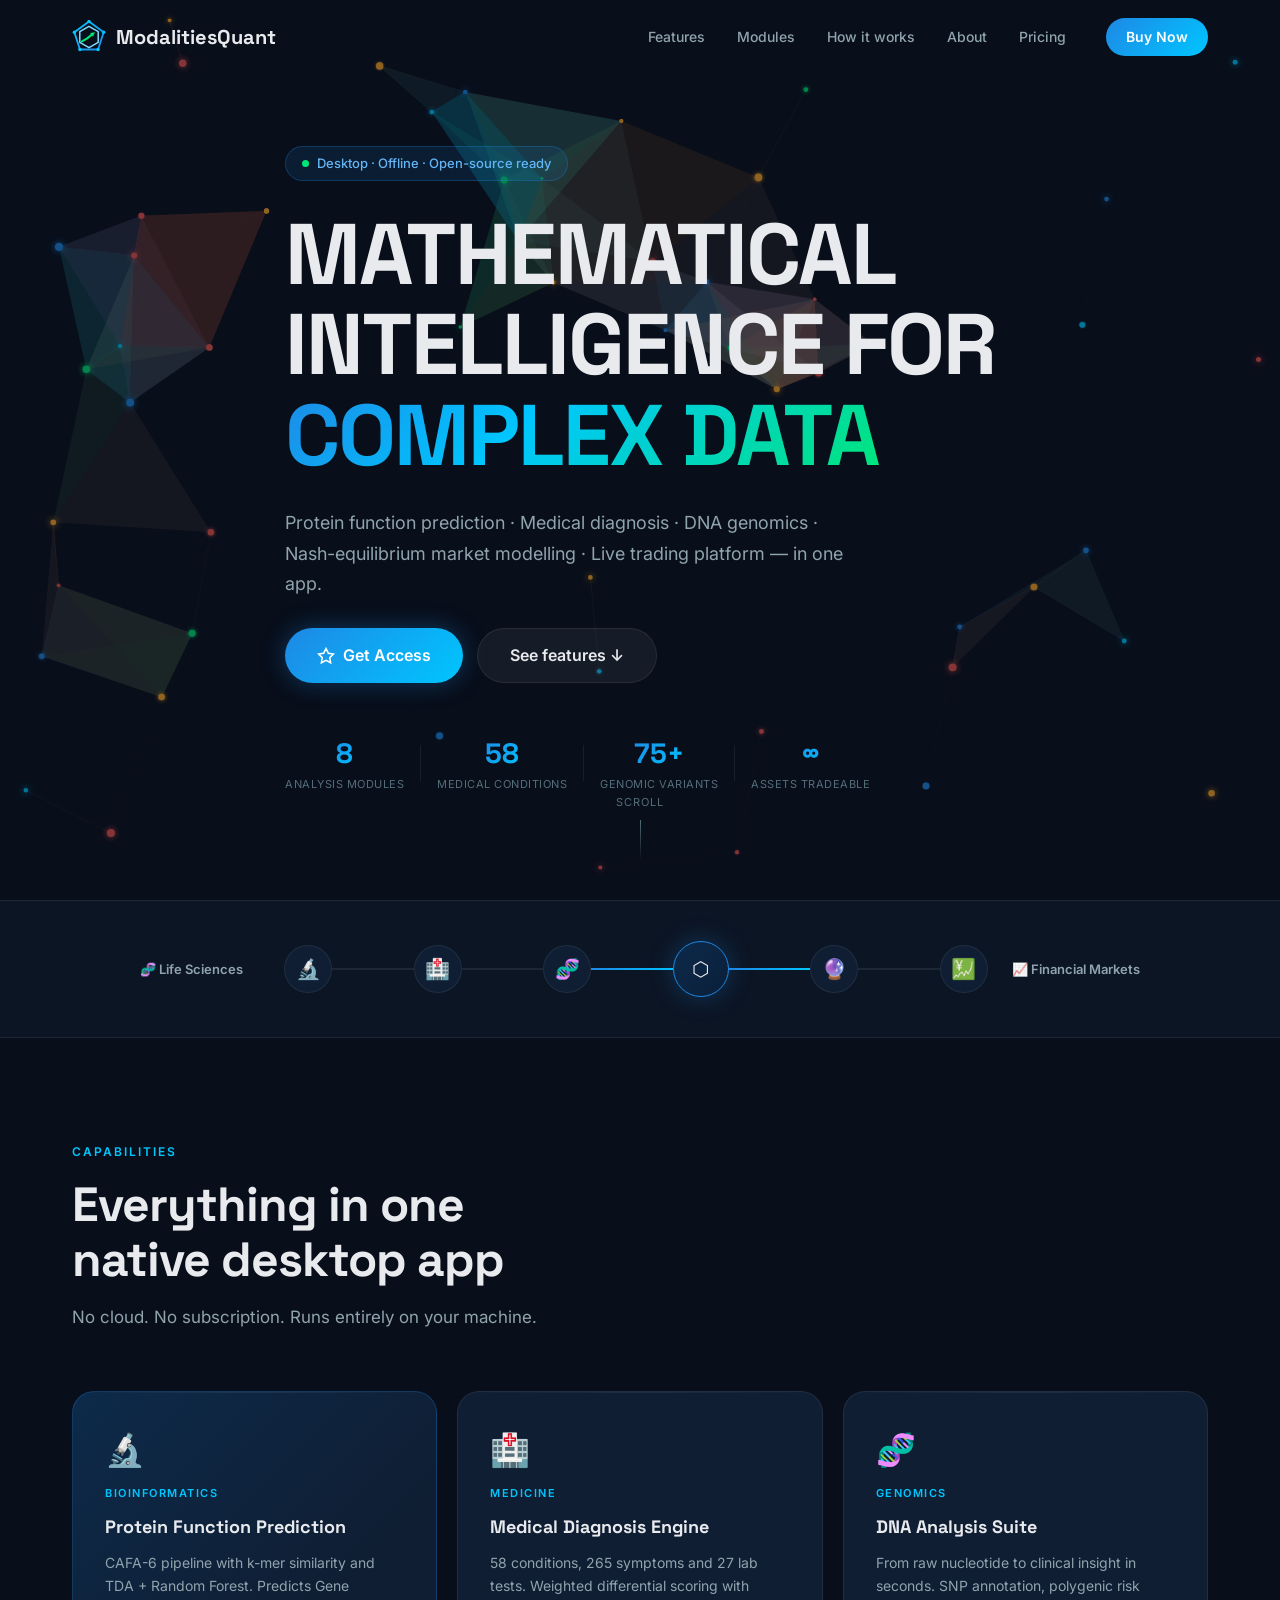
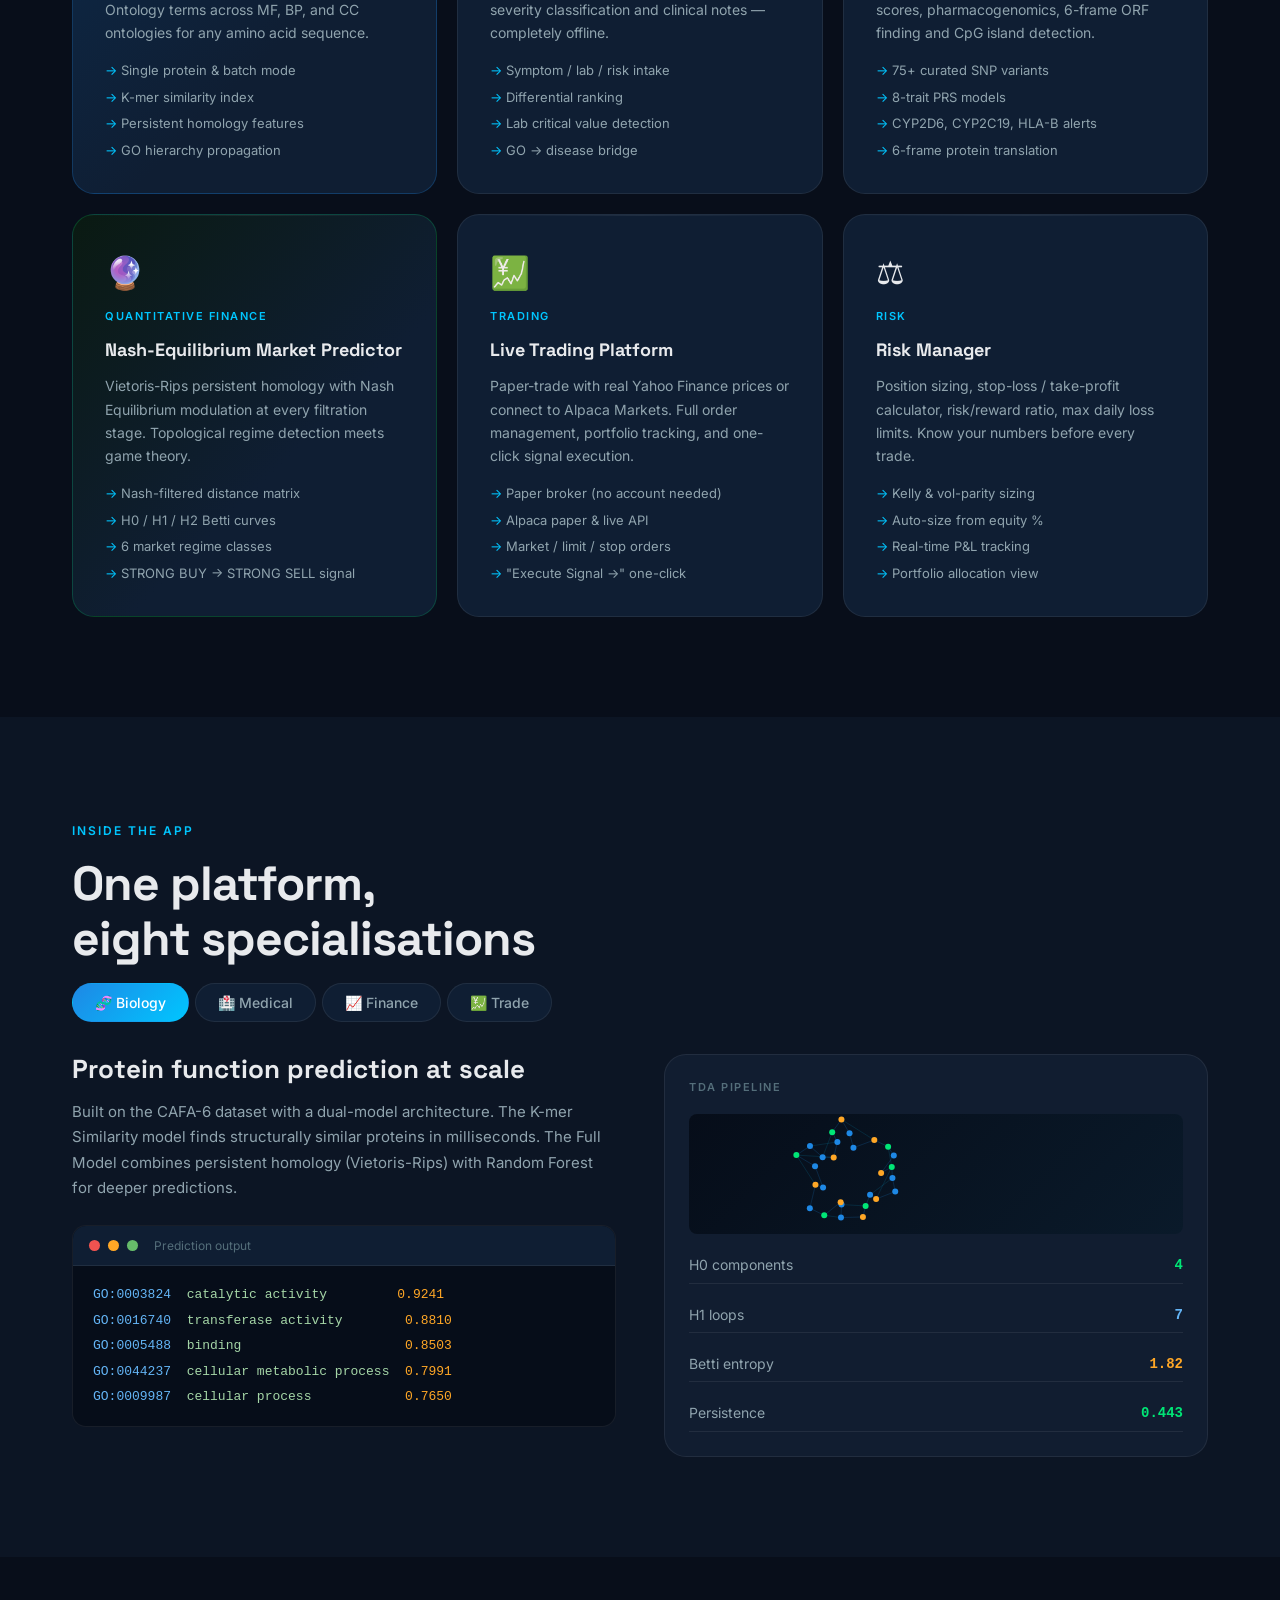
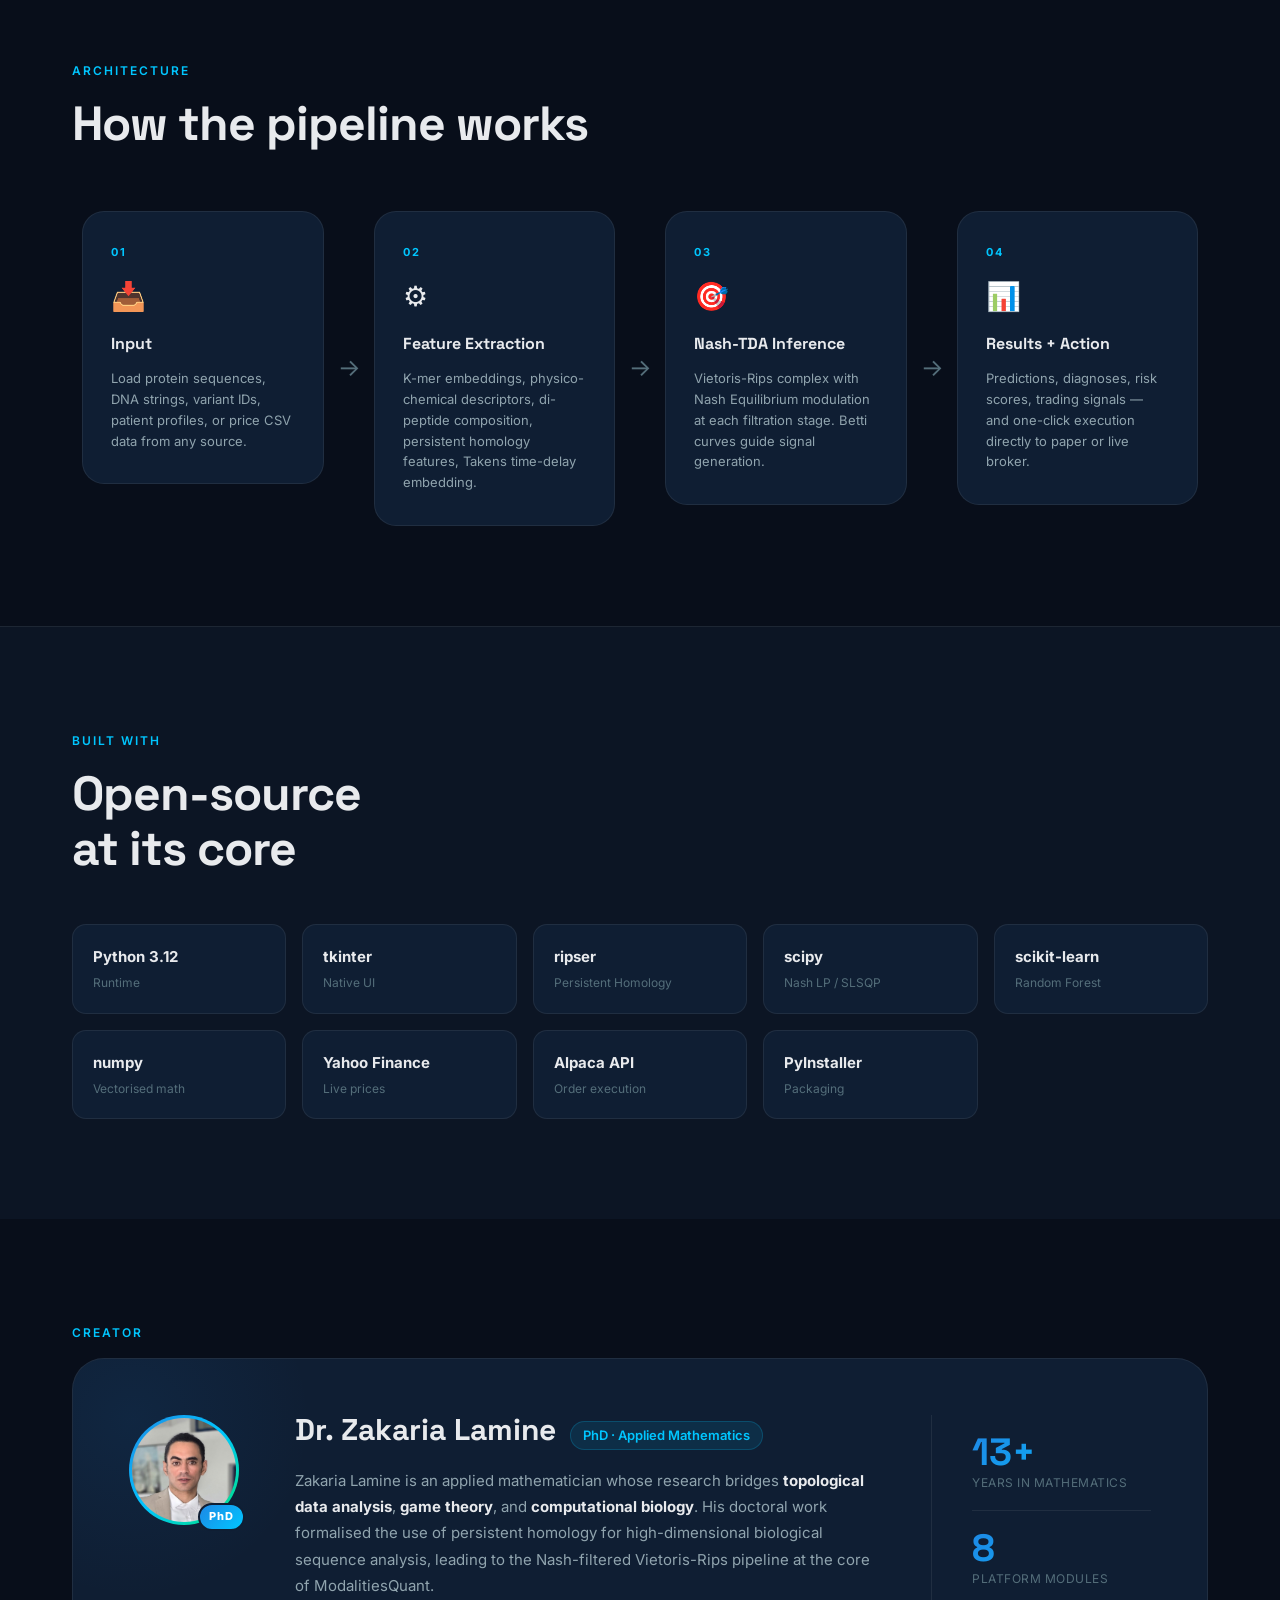
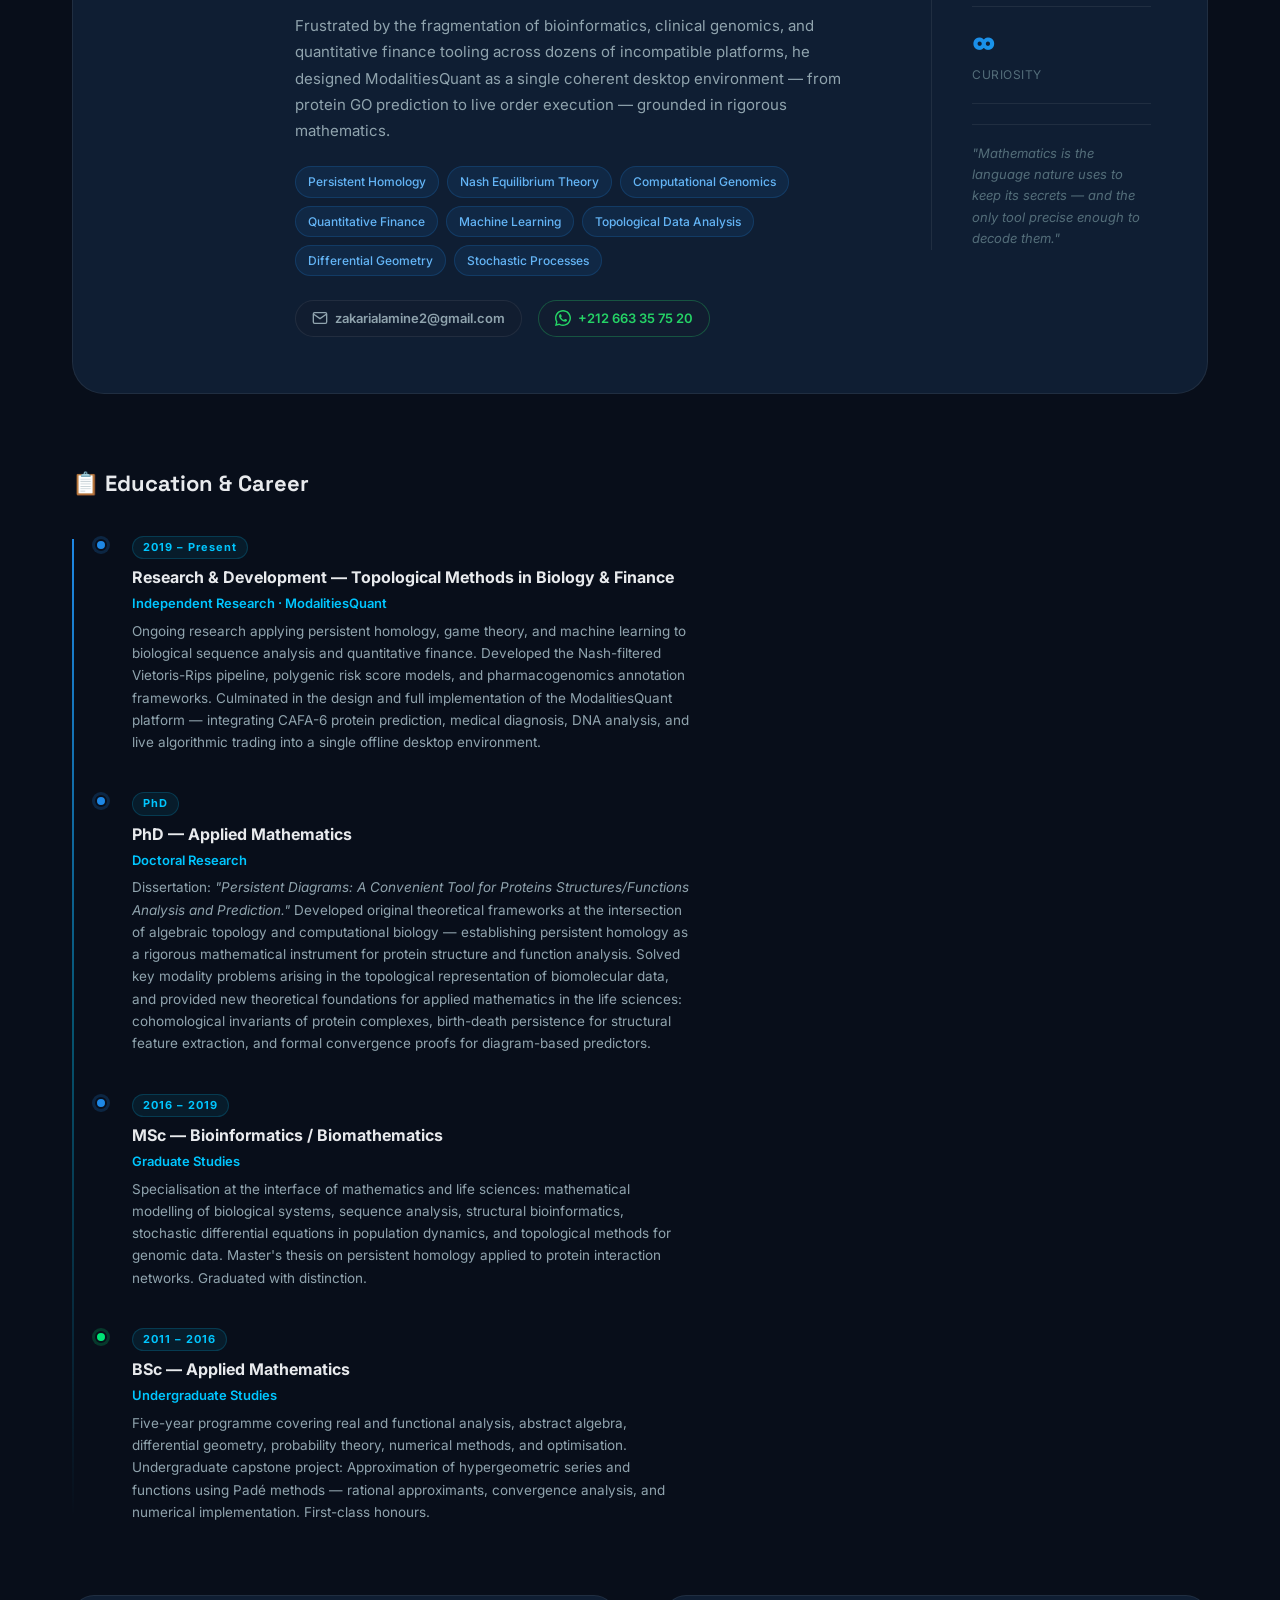
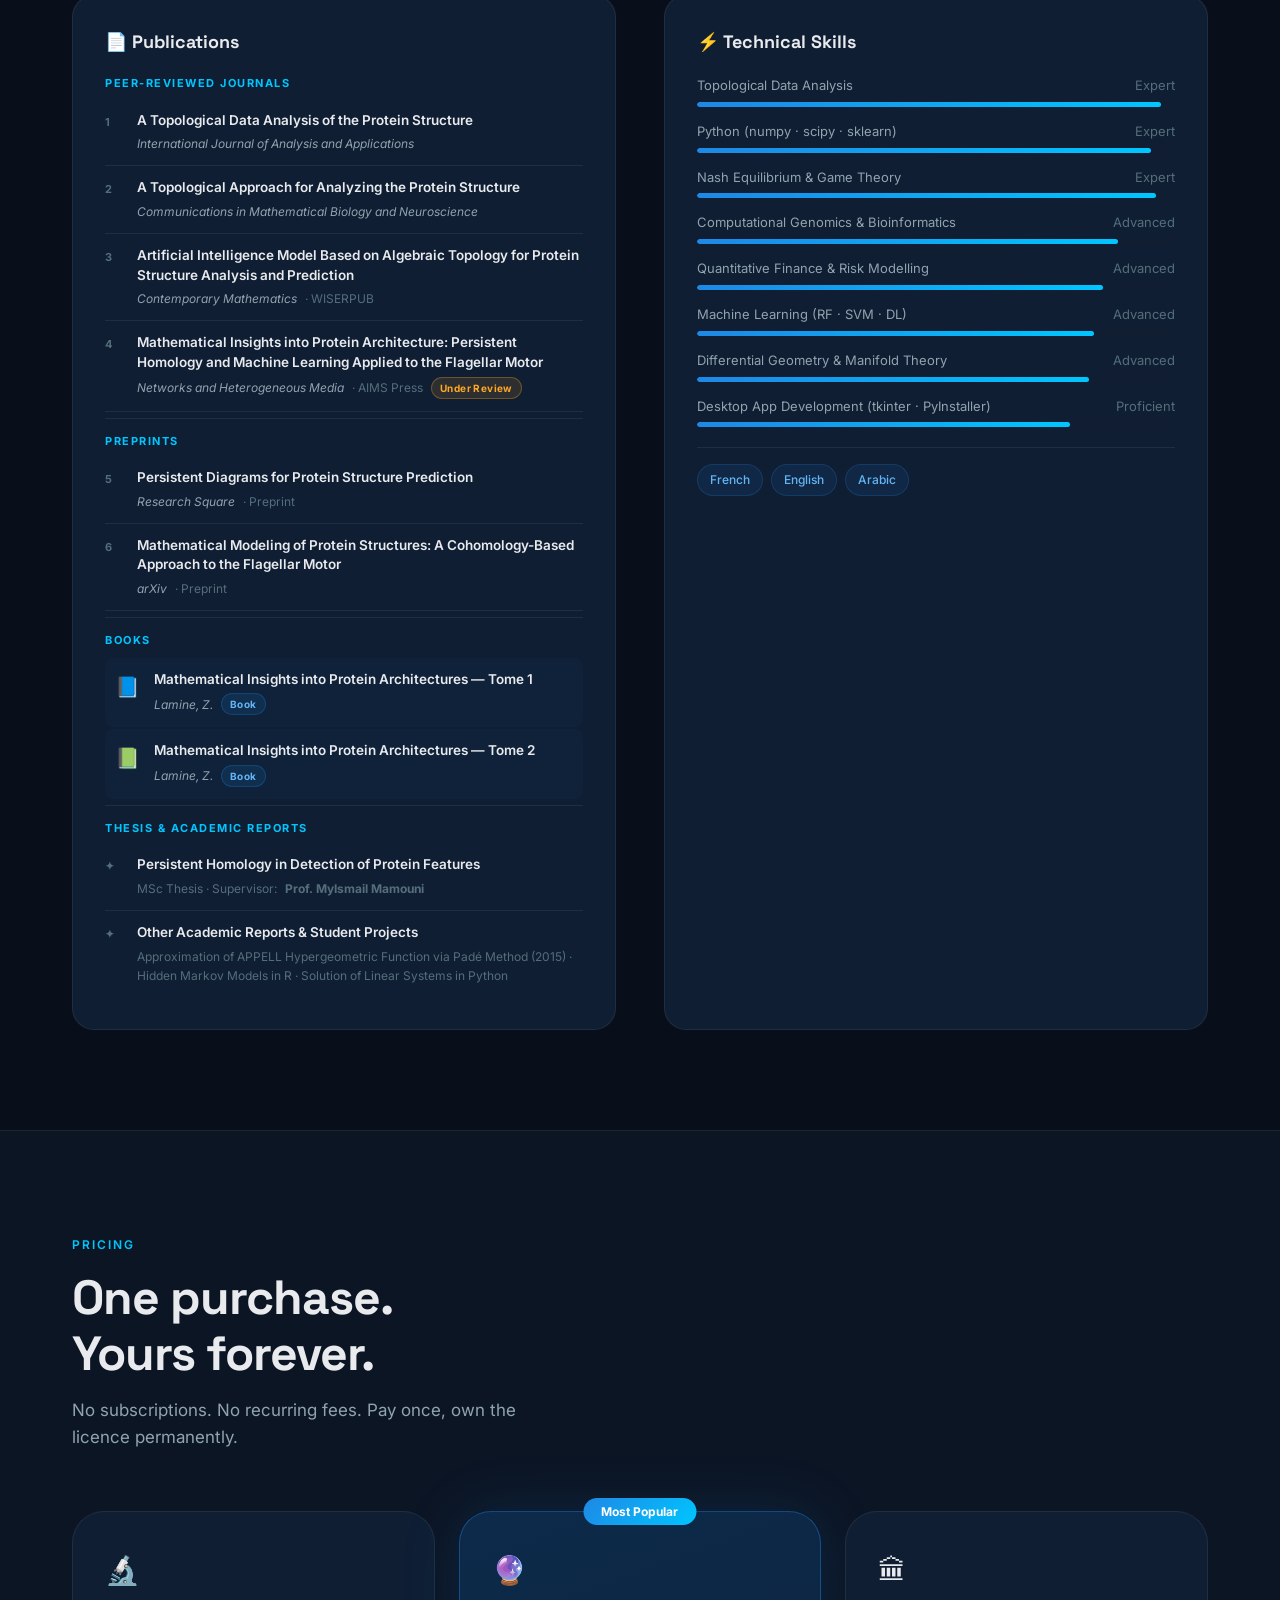
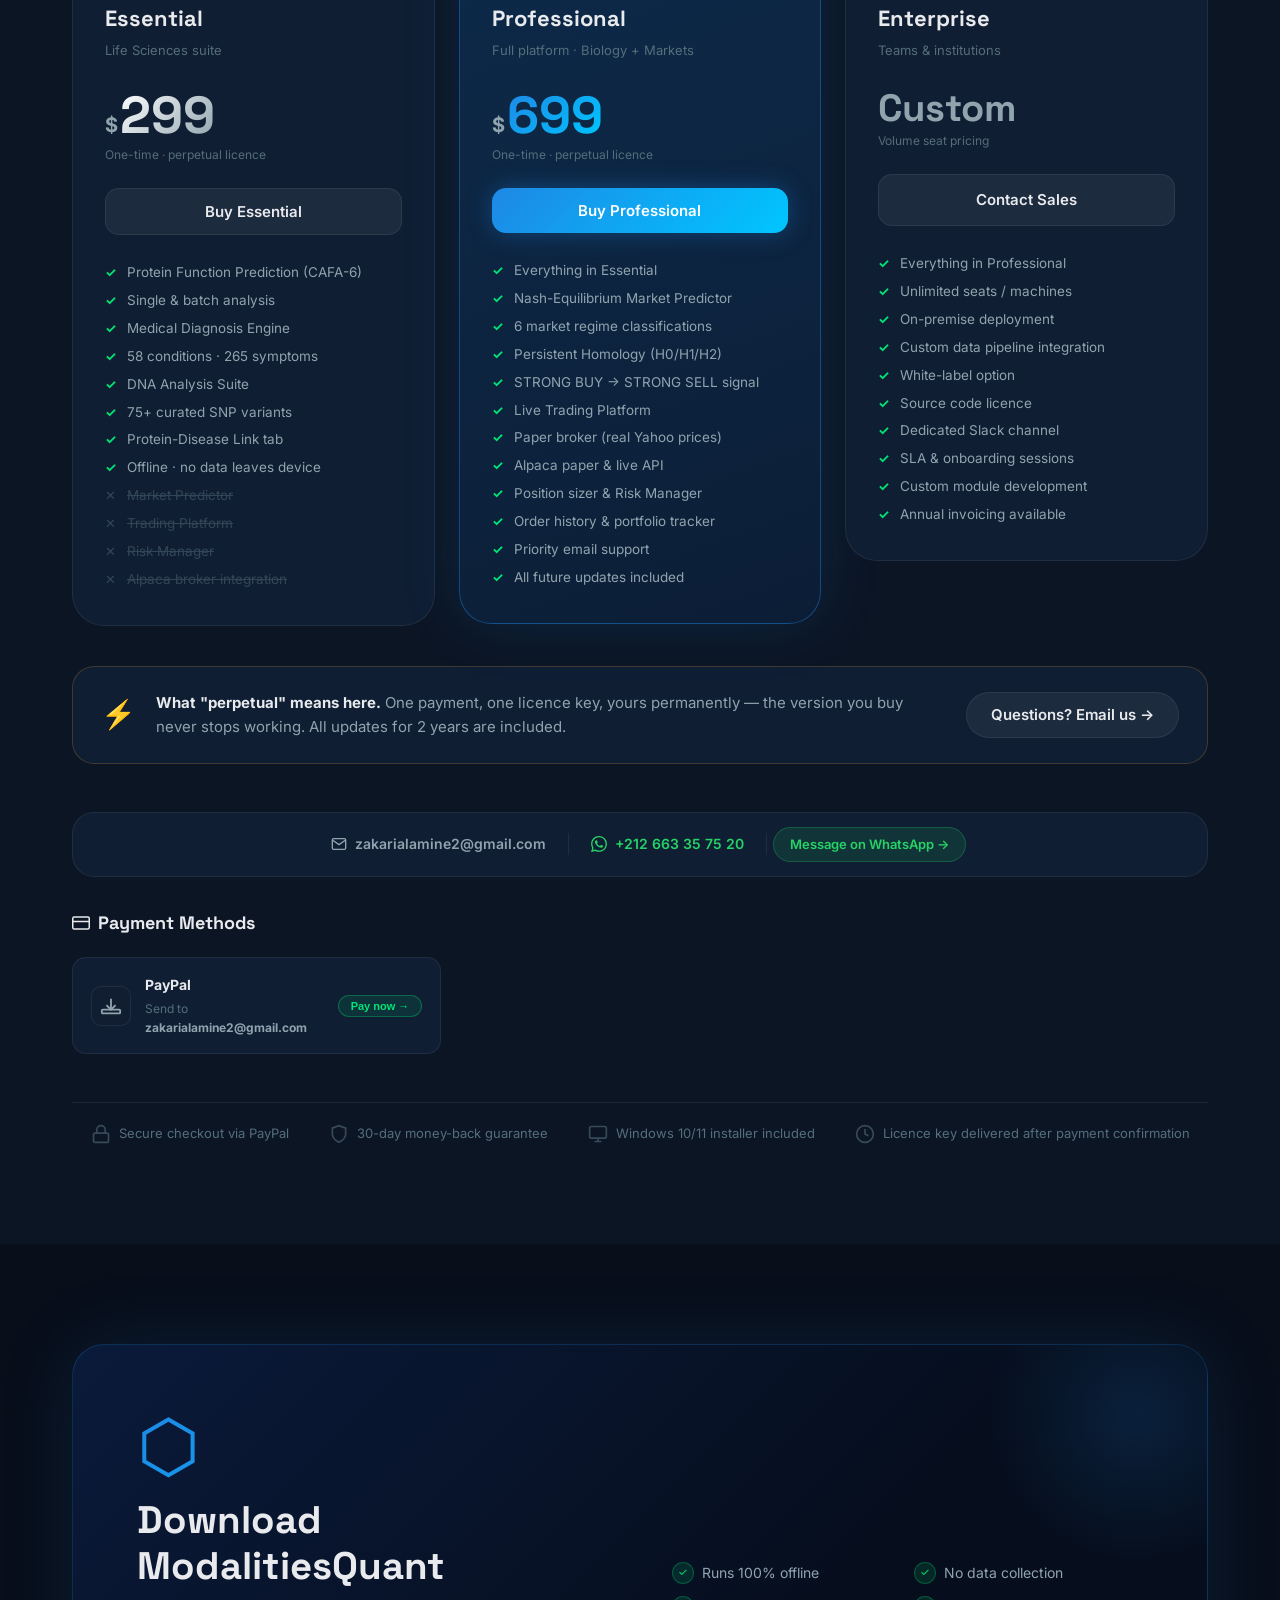
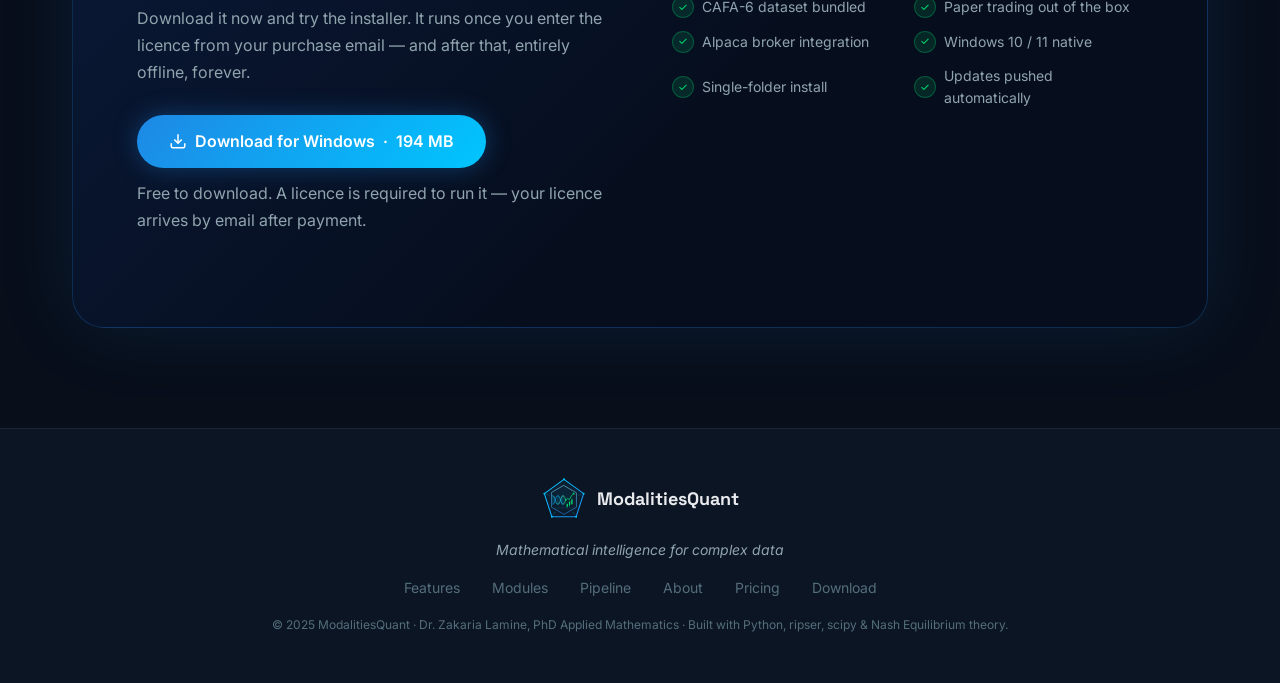
==== commit d63b3814: "Add files via upload" ====
--- a/index.html
+++ b/index.html
@@ -3,7 +3,7 @@
 <head>
   <meta charset="UTF-8" />
   <meta name="viewport" content="width=device-width, initial-scale=1.0" />
-  <title>ModalitiesQuant — Your Data Analysis Tool, From Biology to Markets</title>
+  <title>ModalitiesQuant — Mathematical intelligence for complex data</title>
   <meta name="description" content="A unified desktop platform combining protein function prediction, medical genomics, DNA analysis, and Nash-equilibrium market prediction into one powerful tool.">
   <!-- Order matters. sizes="any" on the .ico tells browsers that understand SVG
        to skip it and take the vector; Safari and older browsers ignore the SVG
@@ -24,7 +24,7 @@
   <meta property="og:type" content="website" />
   <meta property="og:site_name" content="ModalitiesQuant" />
   <meta property="og:url" content="https://zakix1.github.io/modalitiesquant/" />
-  <meta property="og:title" content="ModalitiesQuant — From biology to markets, in one desktop app" />
+  <meta property="og:title" content="ModalitiesQuant — Mathematical intelligence for complex data" />
   <meta property="og:description" content="Protein function prediction, medical diagnosis, DNA genomics and Nash-equilibrium market modelling in a single offline desktop app. One purchase, perpetual licence." />
   <meta property="og:image" content="https://zakix1.github.io/modalitiesquant/brand/social/og-landscape-1200x628.png" />
   <meta property="og:image:width" content="1200" />
@@ -35,7 +35,7 @@
   <meta property="og:image:height" content="1200" />
 
   <meta name="twitter:card" content="summary_large_image" />
-  <meta name="twitter:title" content="ModalitiesQuant — From biology to markets, in one desktop app" />
+  <meta name="twitter:title" content="ModalitiesQuant — Mathematical intelligence for complex data" />
   <meta name="twitter:description" content="Protein function prediction, medical diagnosis, DNA genomics and Nash-equilibrium market modelling in a single offline desktop app." />
   <meta name="twitter:image" content="https://zakix1.github.io/modalitiesquant/brand/social/og-landscape-1200x628.png" />
 
@@ -76,7 +76,7 @@
     </div>
     <h1 class="hero-headline">
       MATHEMATICAL<br>INTELLIGENCE FOR<br>
-      <span class="gradient-text">BIOLOGY, MEDICINE<br>&amp; FINANCIAL MARKETS</span>
+      <span class="gradient-text">COMPLEX DATA</span>
     </h1>
     <p class="hero-sub">
       Protein function prediction · Medical diagnosis · DNA genomics ·<br>
@@ -988,7 +988,7 @@
       <img src="brand/logo.svg" alt="" class="logo-mark" width="46" height="46" />
       <span class="logo-text">ModalitiesQuant</span>
     </div>
-    <p class="footer-tag">Your Data Analysis Tool — From Biology to Markets</p>
+    <p class="footer-tag">Mathematical intelligence for complex data</p>
     <div class="footer-links">
       <a href="#features">Features</a>
       <a href="#modules">Modules</a>
